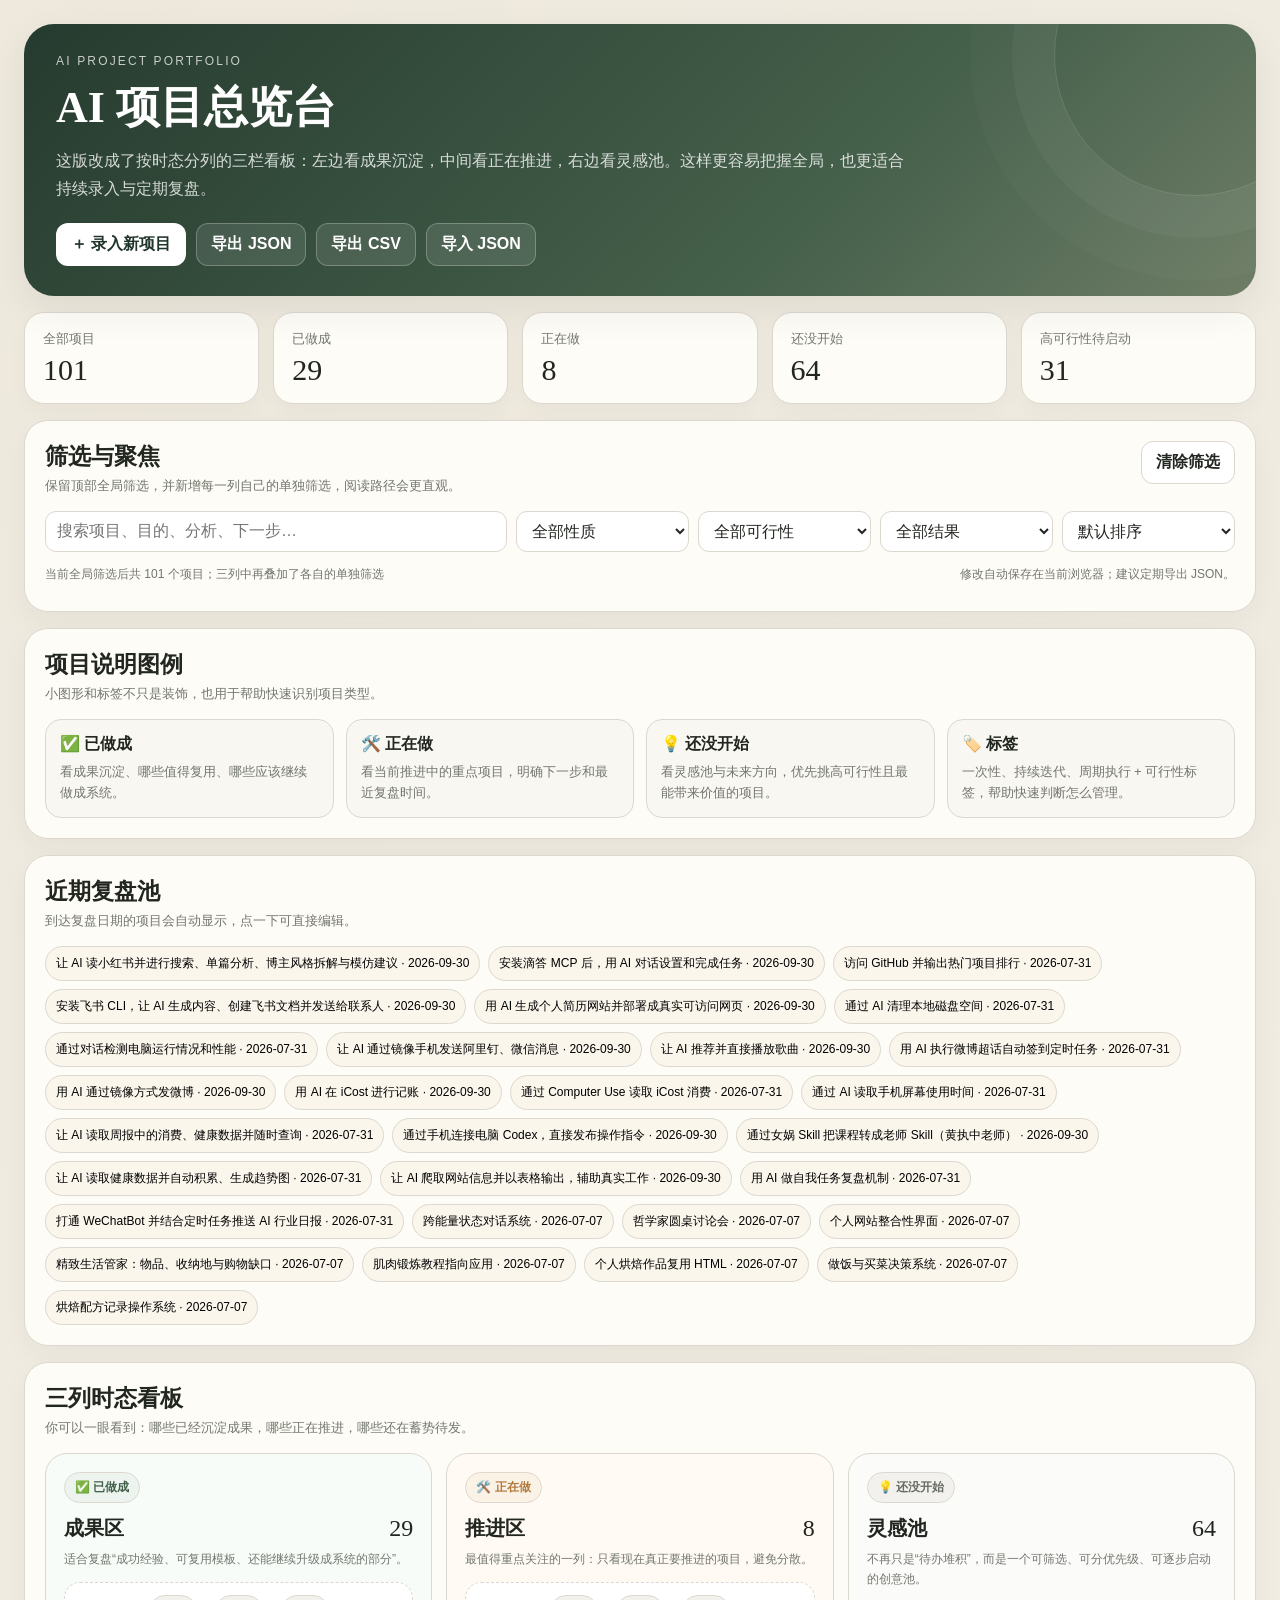
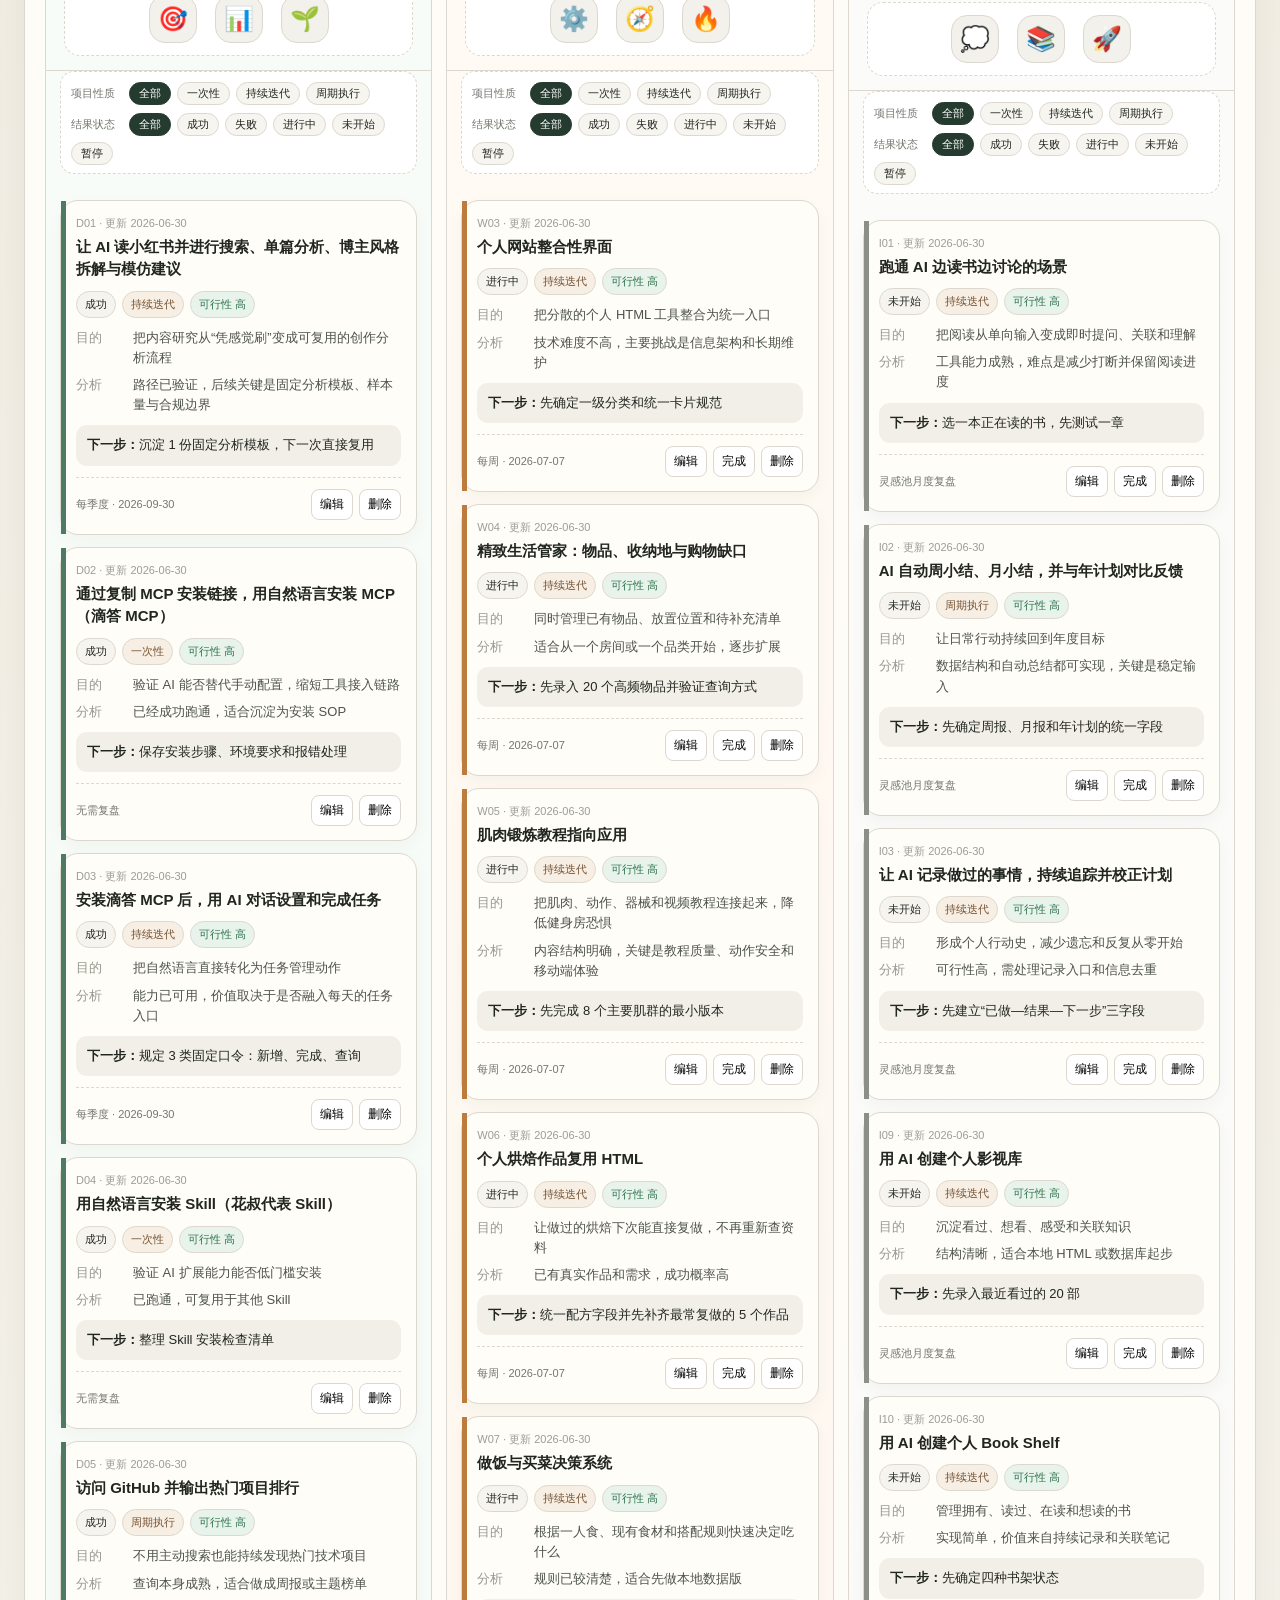
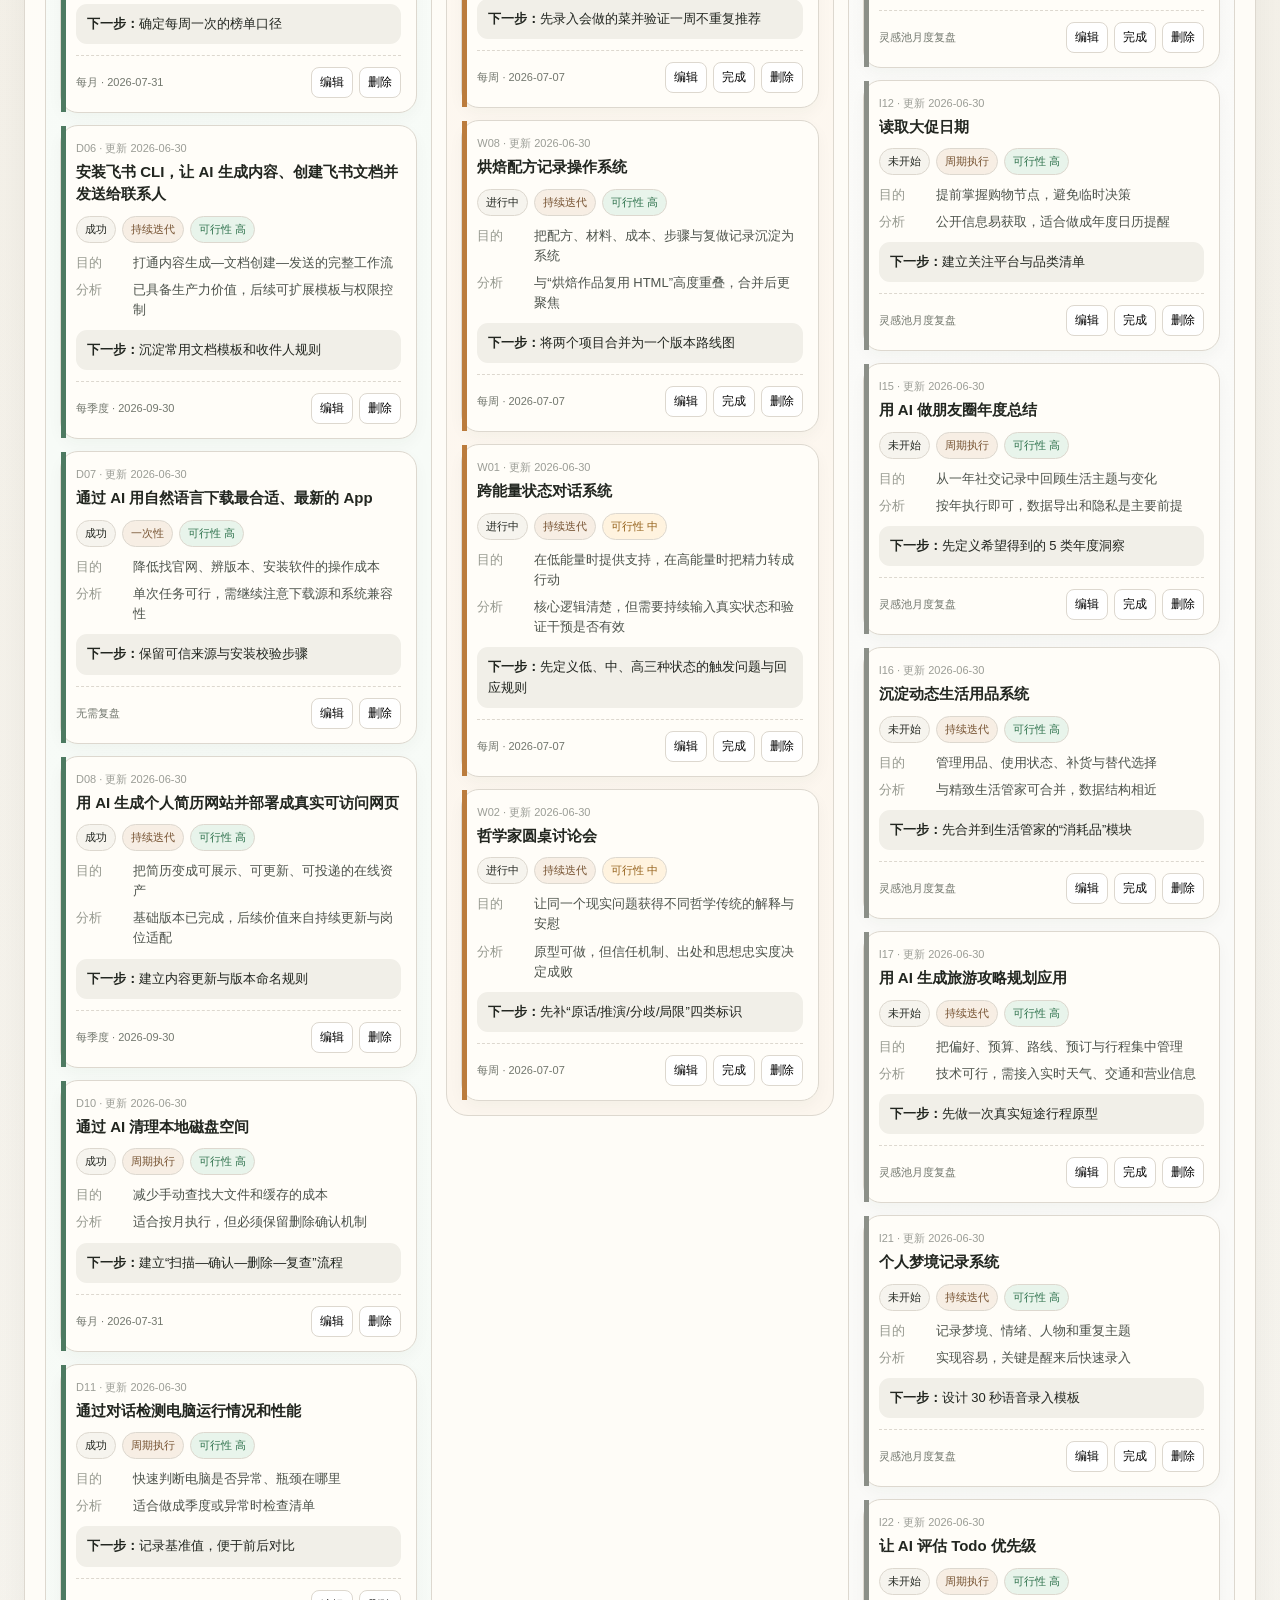
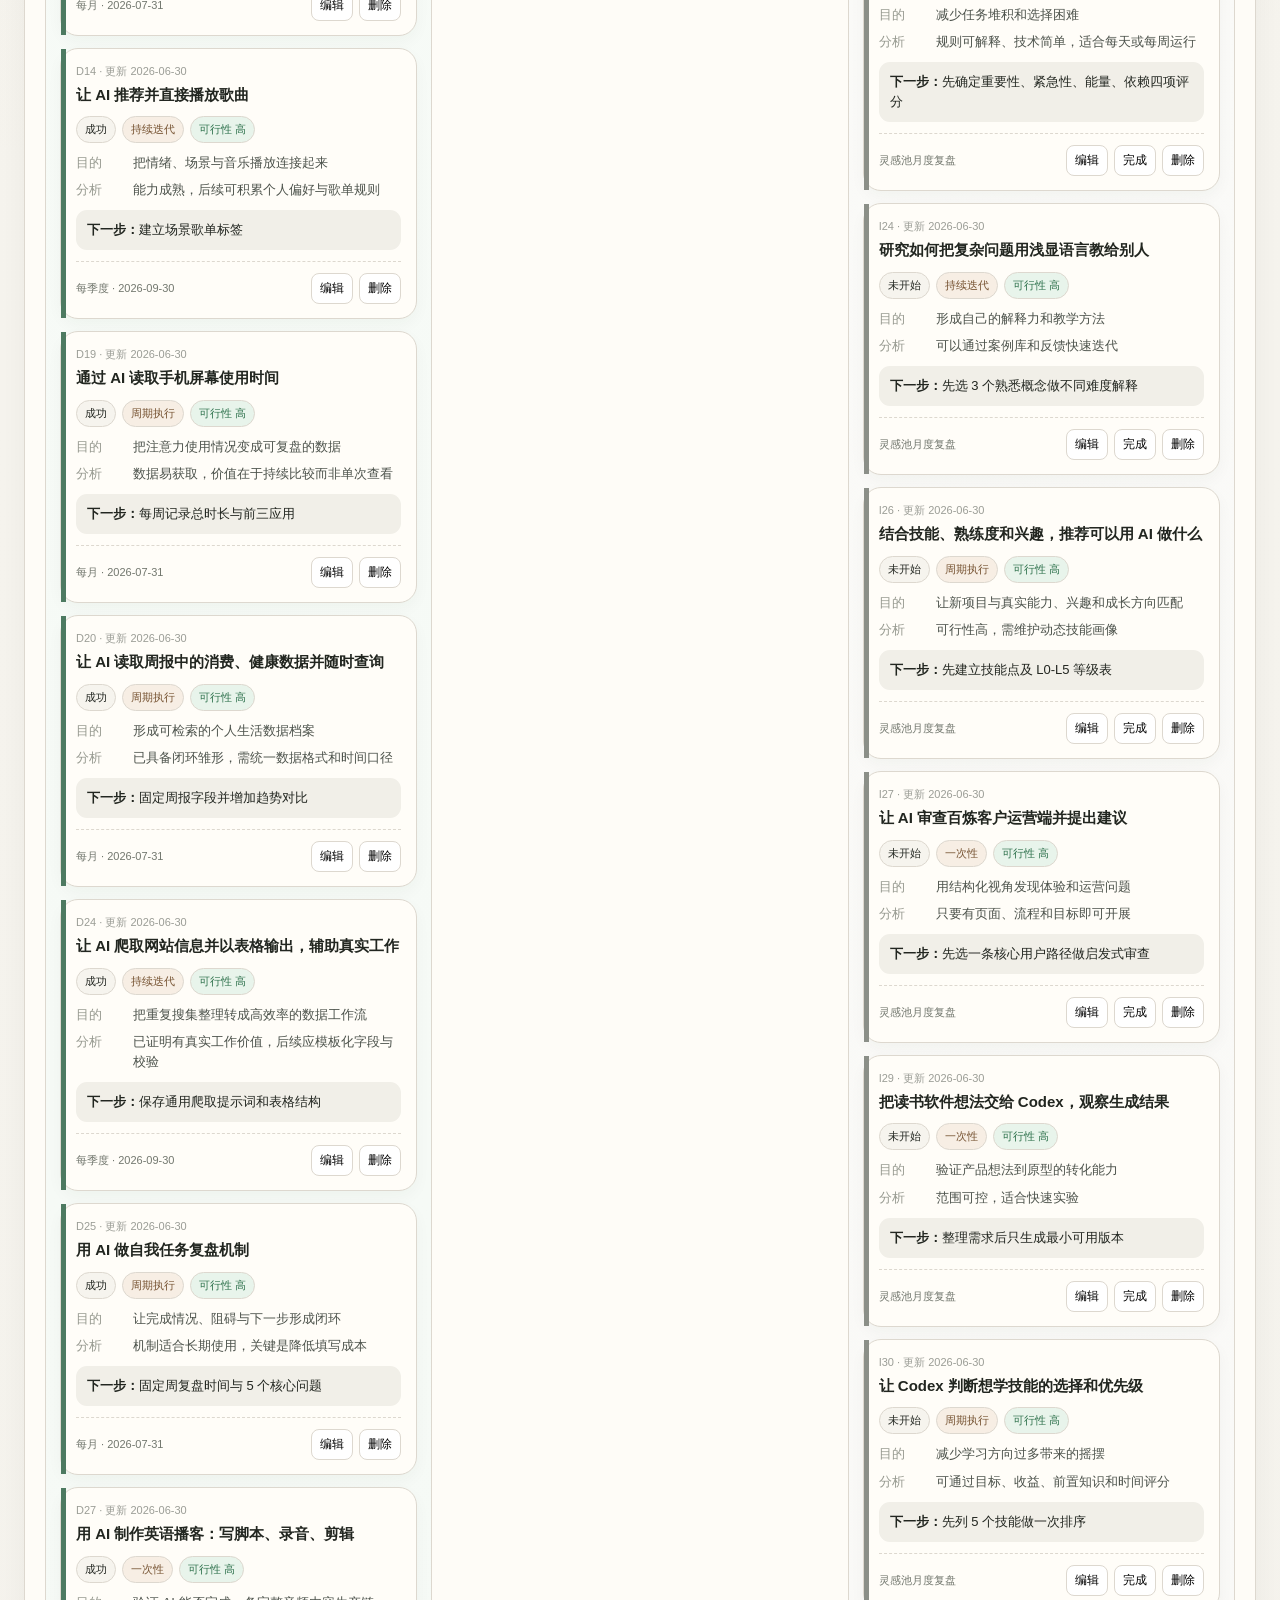
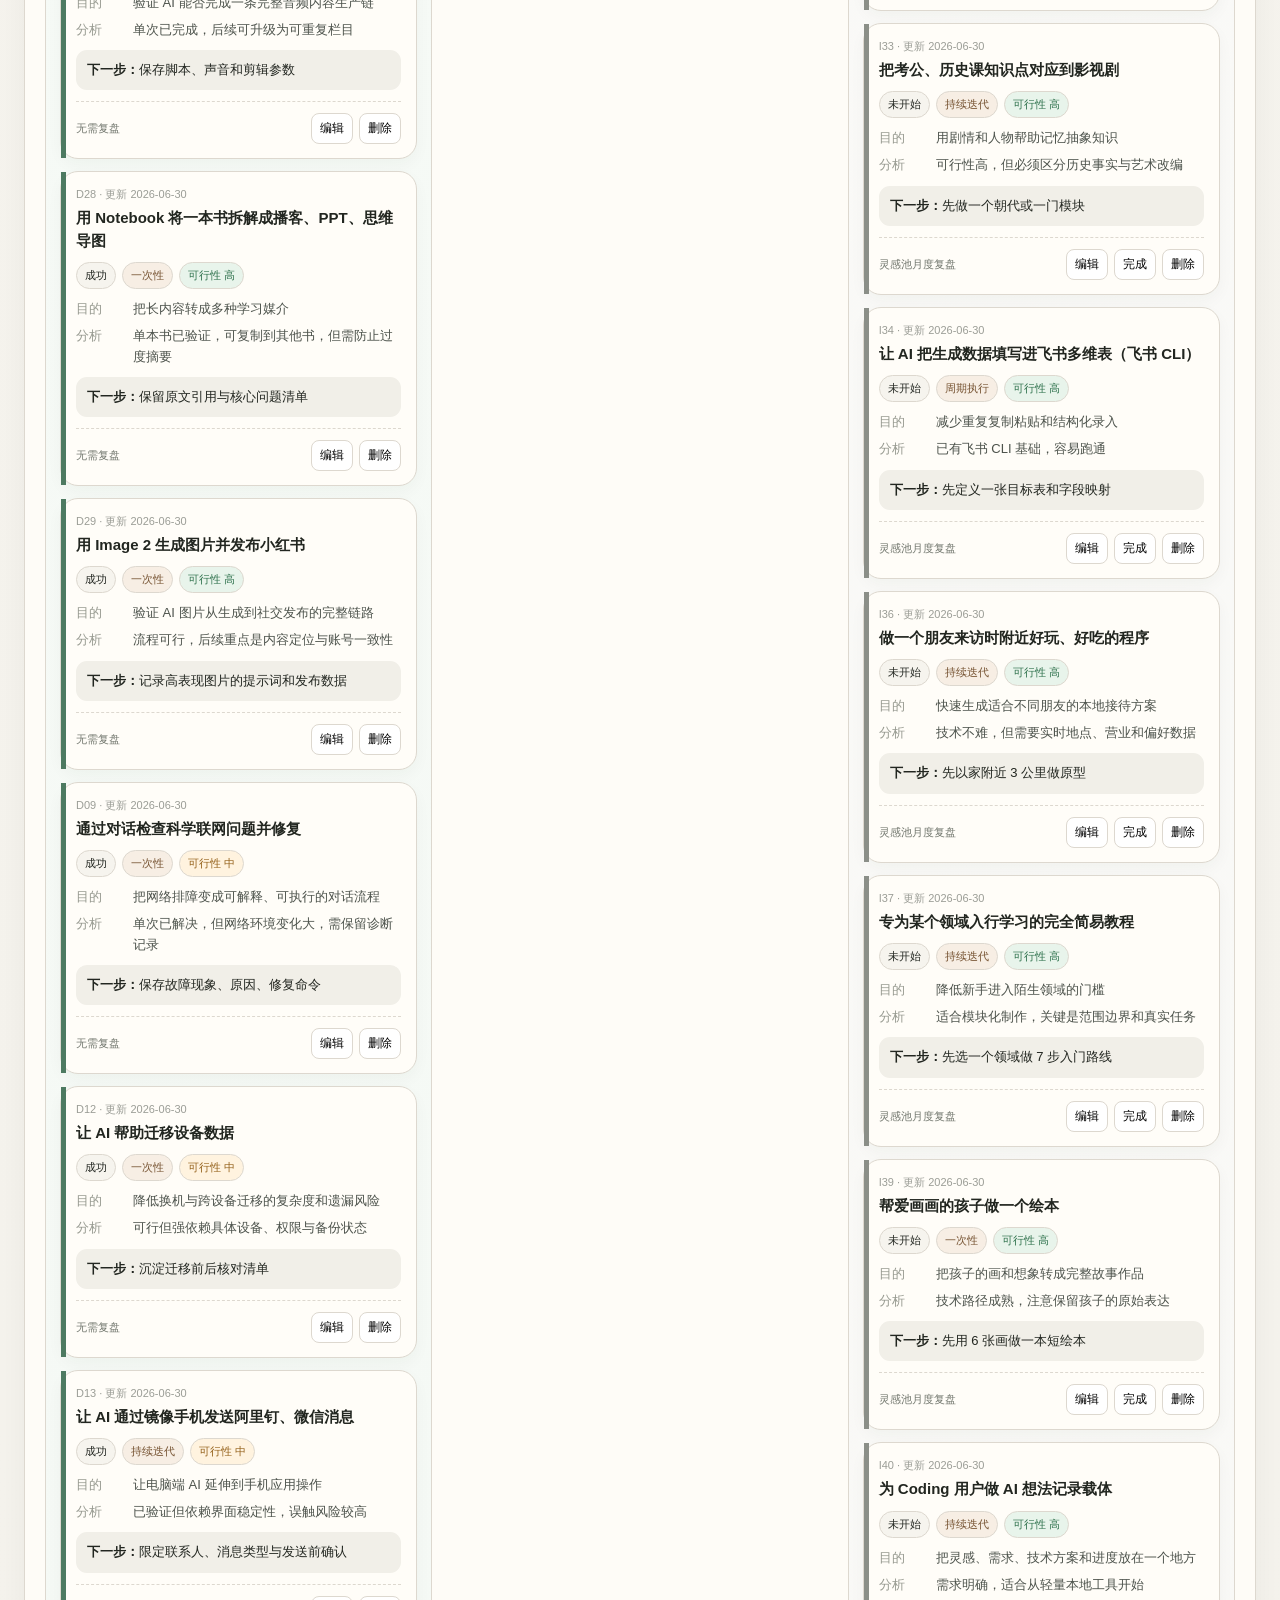
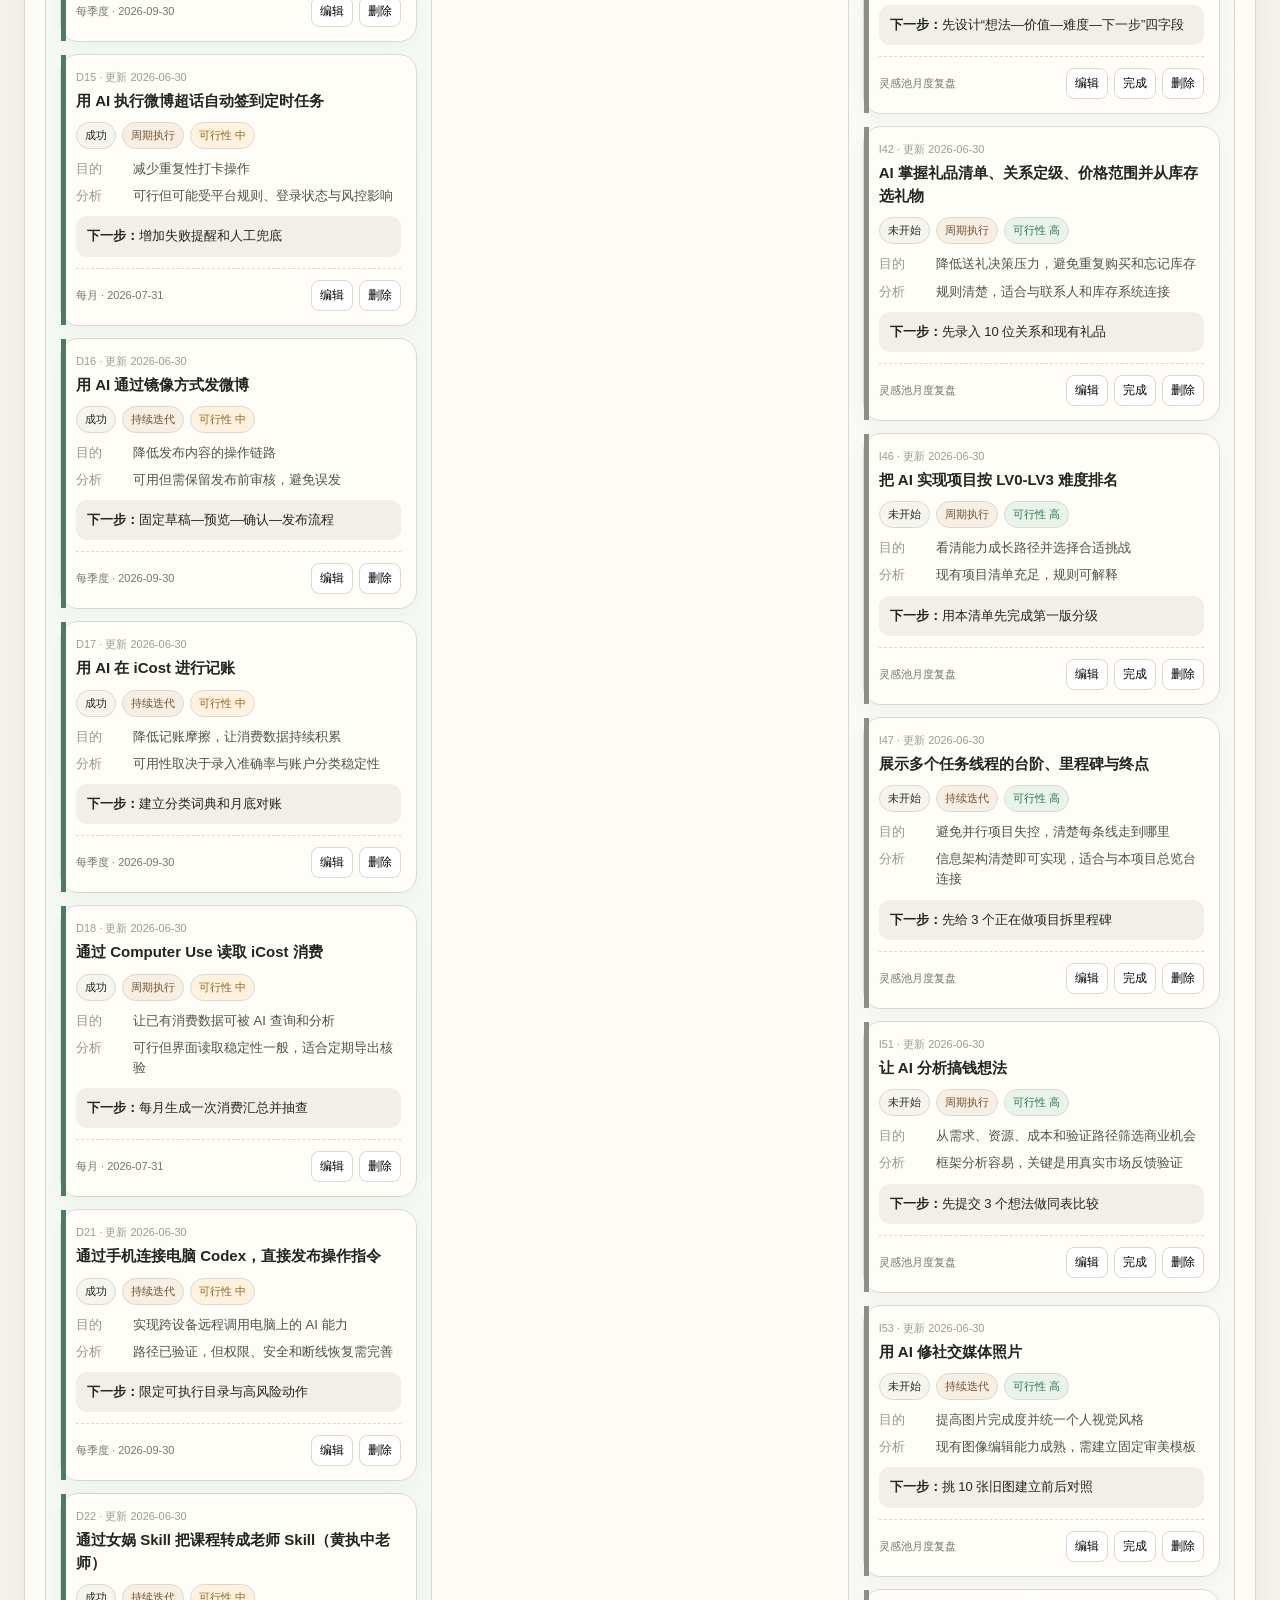
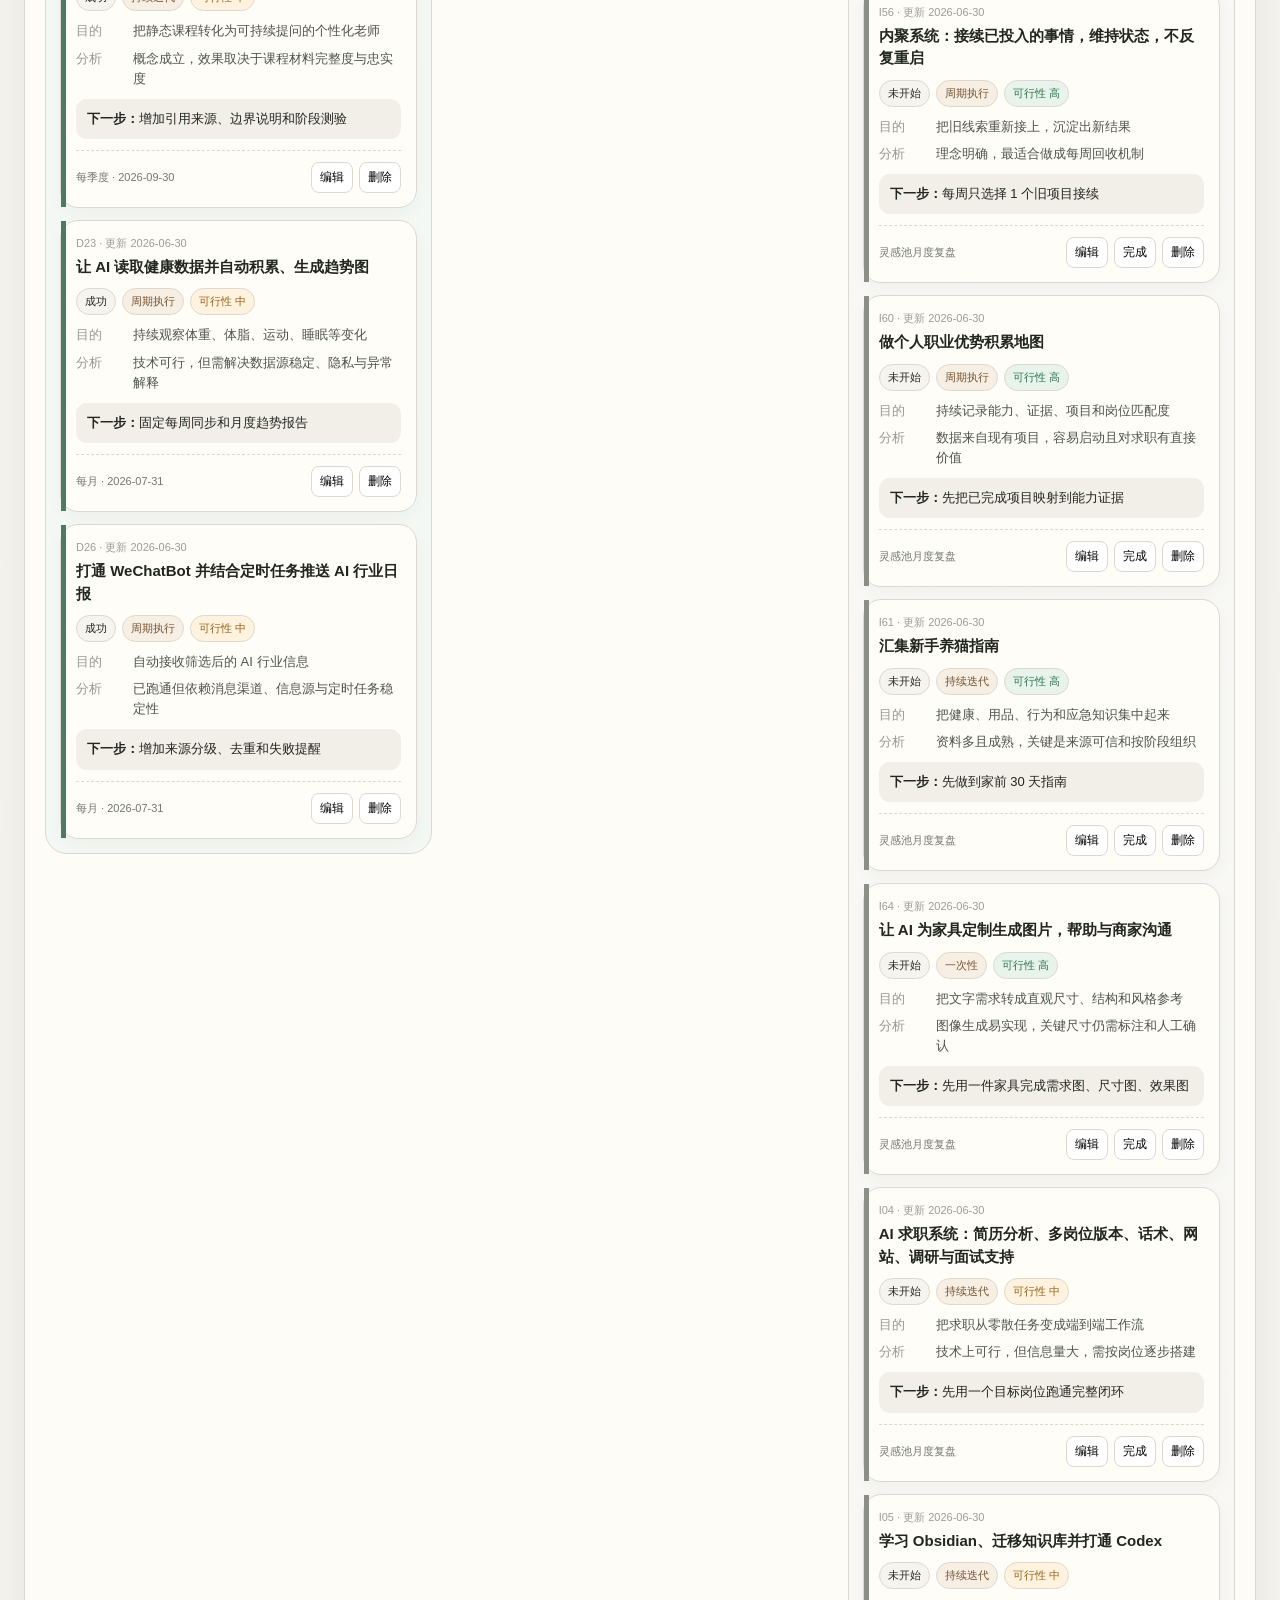
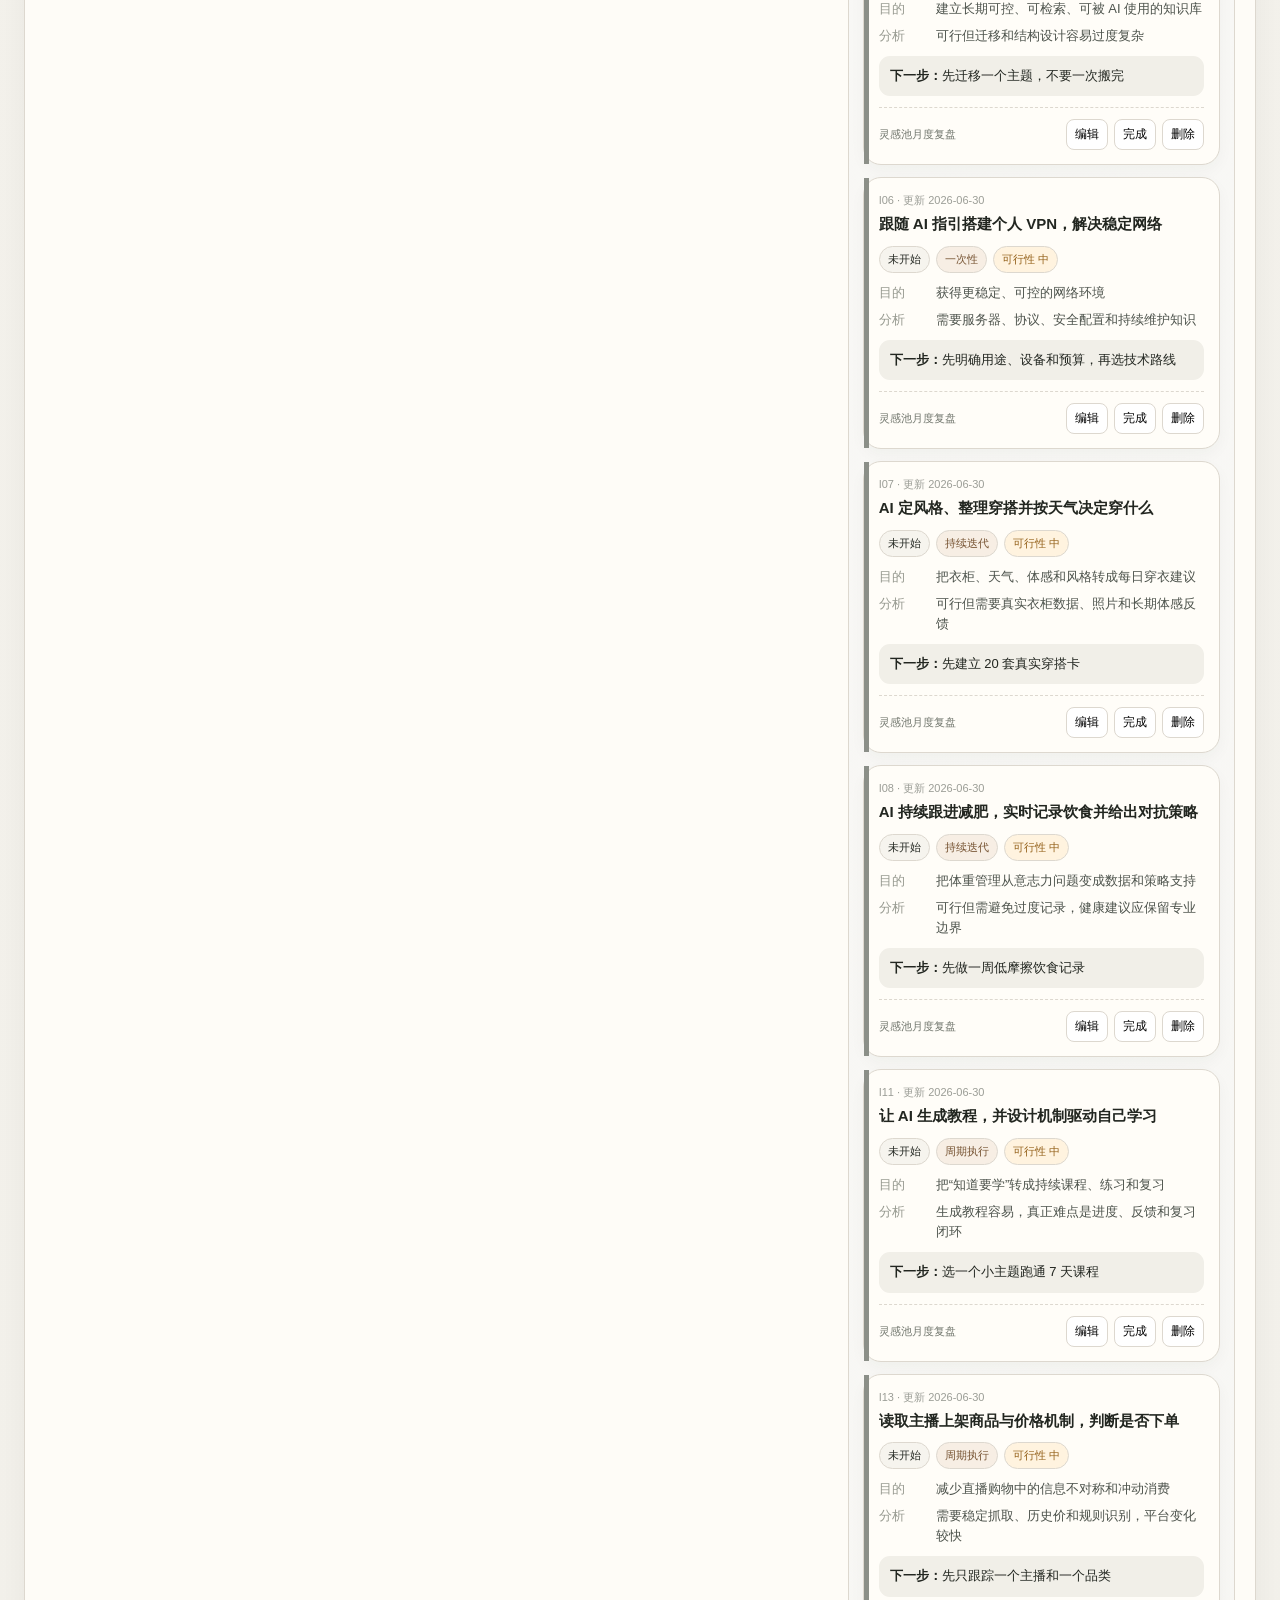
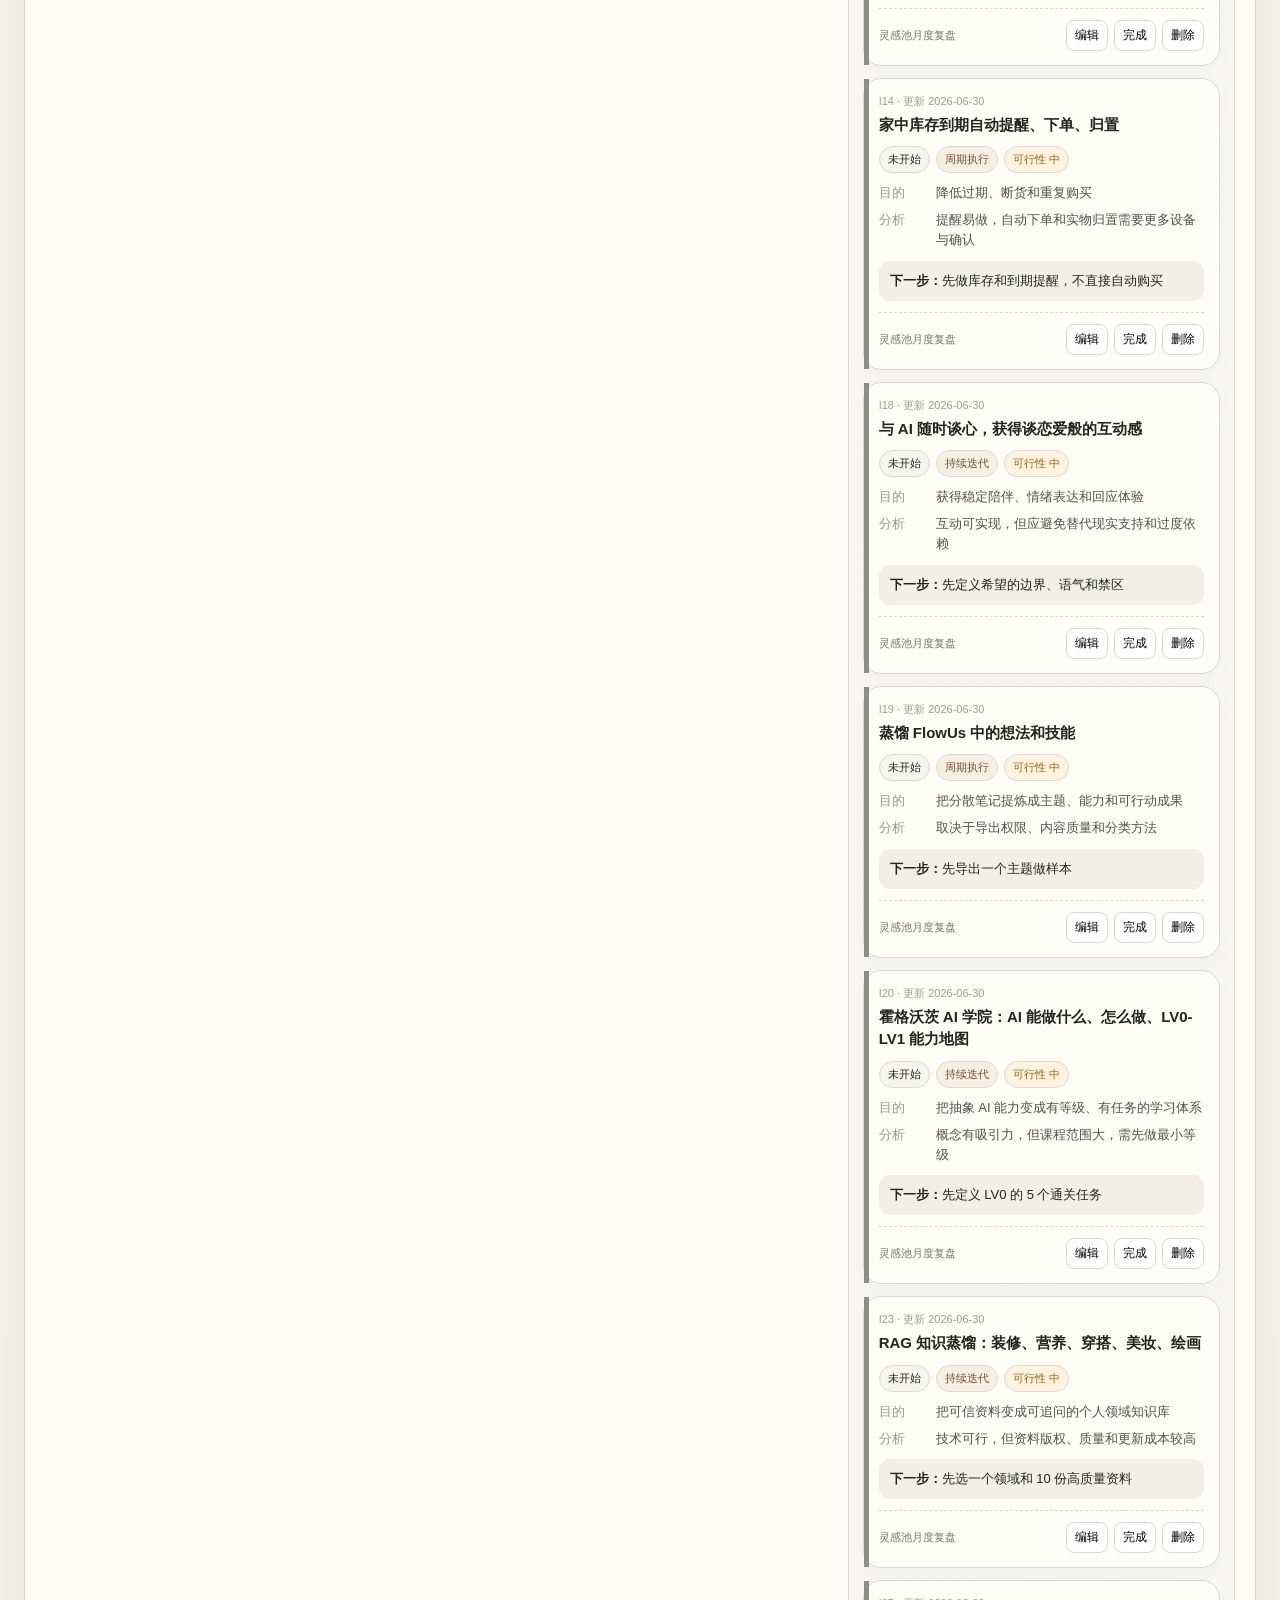
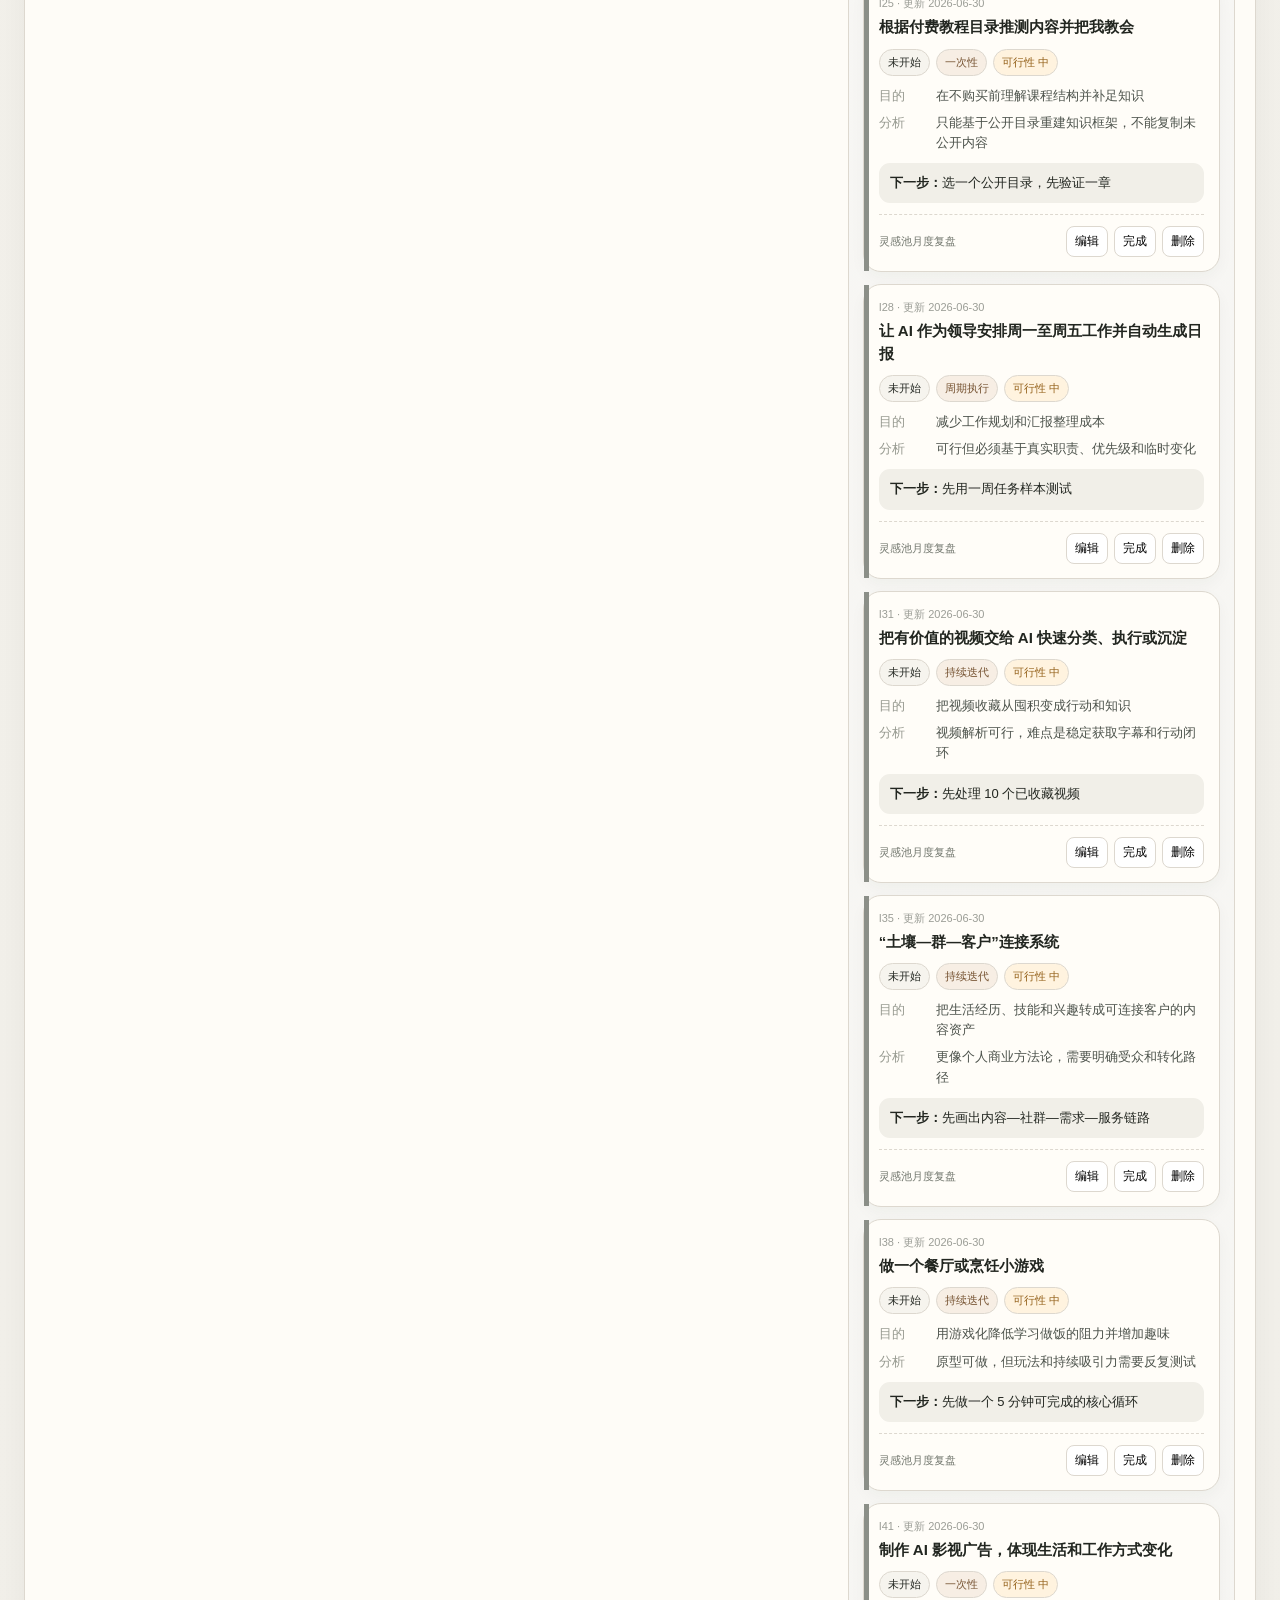
==== index.html @ e4c1ba86 "Deploy AI project dashboard" ====
<!DOCTYPE html>
<html lang="zh-CN">
<head>
<meta charset="UTF-8" />
<meta name="viewport" content="width=device-width, initial-scale=1.0" />
<title>AI 项目总览台｜三列看板版</title>
<style>
:root{
  --bg:#f4f1ea; --paper:#fffdf8; --ink:#222620; --muted:#72776e; --line:#ddd8cf;
  --green:#43614b; --green-soft:#edf4ef; --amber:#b27a3d; --amber-soft:#fbf2e6;
  --stone:#8f928c; --stone-soft:#f2f1ed; --shadow:0 14px 36px rgba(44,47,41,.08);
}
*{box-sizing:border-box}
body{
  margin:0;
  color:var(--ink);
  font-family:-apple-system,BlinkMacSystemFont,"Segoe UI","PingFang SC","Microsoft YaHei",sans-serif;
  background:
    radial-gradient(circle at 10% 0%, rgba(196,174,135,.18), transparent 24%),
    linear-gradient(180deg, #f7f5ef 0%, #efede7 100%);
}
button,input,select,textarea{font:inherit}
button{cursor:pointer}
.wrap{max-width:1580px;margin:auto;padding:24px 24px 70px}
.hero{
  background:linear-gradient(135deg,#263b2f 0%, #45604b 65%, #6e7d66 100%);
  color:white;border-radius:30px;padding:30px 32px;box-shadow:var(--shadow);position:relative;overflow:hidden;
}
.hero::after{
  content:""; position:absolute; right:-80px; top:-110px; width:280px; height:280px; border-radius:50%;
  border:1px solid rgba(255,255,255,.14); box-shadow:0 0 0 42px rgba(255,255,255,.035), 0 0 0 84px rgba(255,255,255,.02);
}
.eyebrow{font-size:12px;letter-spacing:.18em;opacity:.74}
.hero h1{font:600 44px Georgia,"Songti SC",serif;margin:10px 0 10px}
.hero p{max-width:860px;line-height:1.75;margin:0;color:rgba(255,255,255,.8)}
.actions{display:flex;gap:10px;flex-wrap:wrap;margin-top:20px;position:relative;z-index:2}
.btn{border:1px solid transparent;border-radius:12px;padding:10px 14px;background:#fff;color:#21362a;font-weight:700}
.btn.alt{background:rgba(255,255,255,.1);color:#fff;border-color:rgba(255,255,255,.25)}
.btn.ghost{background:#fff;border-color:var(--line);color:var(--ink)}

.stats{display:grid;grid-template-columns:repeat(5,1fr);gap:14px;margin:16px 0}
.stat{background:rgba(255,253,248,.96);border:1px solid var(--line);border-radius:20px;padding:16px 18px;box-shadow:0 8px 20px rgba(40,43,37,.03)}
.stat span{font-size:13px;color:var(--muted)} .stat b{display:block;font:30px Georgia,serif;margin-top:5px}

.panel{background:rgba(255,253,248,.94);border:1px solid var(--line);border-radius:24px;padding:20px;box-shadow:0 10px 28px rgba(40,43,37,.045);margin-top:16px}
.head{display:flex;justify-content:space-between;align-items:flex-start;gap:12px;margin-bottom:14px}
.head h2{margin:0;font:600 23px Georgia,"Songti SC",serif}
.sub{font-size:13px;color:var(--muted);line-height:1.6;margin-top:4px}

.controls{display:grid;grid-template-columns:minmax(220px,1.6fr) repeat(4,minmax(125px,.6fr));gap:9px}
.ctl{width:100%;padding:10px 11px;border-radius:11px;border:1px solid var(--line);background:#fff;color:var(--ink)}
.summary{display:flex;justify-content:space-between;gap:12px;color:var(--muted);font-size:12px;margin:14px 0 8px}

.kanban{display:grid;grid-template-columns:repeat(3,minmax(0,1fr));gap:14px;align-items:start}
.col{border:1px solid var(--line);border-radius:22px;background:#faf8f3;min-height:520px;display:flex;flex-direction:column;overflow:hidden}
.col.done{background:linear-gradient(180deg,#f8fcf8 0%, #f4f8f4 100%)}
.col.doing{background:linear-gradient(180deg,#fffaf3 0%, #fcf6ee 100%)}
.col.idea{background:linear-gradient(180deg,#fbfbf9 0%, #f5f4f1 100%)}
.col-top{padding:18px 18px 14px;border-bottom:1px solid var(--line)}
.col-tag{display:inline-flex;align-items:center;gap:7px;padding:6px 10px;border-radius:999px;font-size:12px;font-weight:700;border:1px solid var(--line);background:#fff}
.col.done .col-tag{color:var(--green);background:var(--green-soft)}
.col.doing .col-tag{color:var(--amber);background:var(--amber-soft)}
.col.idea .col-tag{color:#666b63;background:var(--stone-soft)}
.col-title{display:flex;justify-content:space-between;align-items:center;gap:10px;margin-top:12px}
.col-title h3{margin:0;font-size:20px}
.count{font:24px Georgia,serif}
.col-desc{font-size:12px;color:var(--muted);line-height:1.65;margin-top:8px}
.col-art{margin-top:12px;height:74px;border-radius:16px;border:1px dashed var(--line);background:#fff;display:flex;align-items:center;justify-content:center;gap:18px;overflow:hidden}
.icon-bubble{width:48px;height:48px;border-radius:16px;display:flex;align-items:center;justify-content:center;font-size:24px;background:#f3f1eb;border:1px solid var(--line)}
.cards{padding:14px;display:grid;gap:12px;align-content:start}

.col-filters{padding:0 14px 12px}
.filter-box{background:#fff;border:1px dashed var(--line);border-radius:14px;padding:10px 10px 8px}
.filter-group{display:flex;flex-wrap:wrap;gap:6px;align-items:center;margin-bottom:8px}
.filter-group:last-child{margin-bottom:0}
.filter-label{font-size:11px;color:var(--muted);padding-right:4px;min-width:52px}
.filter-chip{border:1px solid var(--line);background:#f7f5ef;color:var(--ink);border-radius:999px;padding:5px 9px;font-size:11px;line-height:1}
.filter-chip.active{background:#263b2f;color:#fff;border-color:#263b2f}

.card{position:relative;background:var(--paper);border:1px solid var(--line);border-radius:18px;padding:15px 15px 14px;box-shadow:0 6px 16px rgba(40,43,37,.035)}
.card:before{content:"";position:absolute;left:0;top:0;bottom:0;width:5px;background:#8e928b}
.col.done .card:before{background:#4d7a61} .col.doing .card:before{background:#bb7c3d} .col.idea .card:before{background:#8b8f88}
.code{font-size:11px;color:#9b9d96;margin-bottom:5px} .card h4{margin:0;font-size:15px;line-height:1.5}
.badges{display:flex;flex-wrap:wrap;gap:6px;margin:10px 0}
.badge{font-size:11px;padding:5px 8px;border-radius:999px;border:1px solid var(--line);background:#f6f4ee}
.nature{background:#f7eee4;color:#765332} .high{background:#e8f4eb;color:#2f724d} .medium{background:#fff3df;color:#94611a} .low{background:#f9e8e5;color:#974742}
.meta{display:grid;grid-template-columns:48px 1fr;gap:7px 9px;font-size:13px;line-height:1.55}
.meta b{color:#96998f;font-weight:500} .meta div{color:#4d534c}
.next{margin-top:10px;padding:10px 11px;border-radius:11px;background:#f1efe8;font-size:13px;line-height:1.55}
.foot{display:flex;justify-content:space-between;align-items:center;gap:8px;border-top:1px dashed var(--line);margin-top:11px;padding-top:11px}
.review{font-size:11px;color:var(--muted)} .mini{border:1px solid var(--line);background:#fff;border-radius:8px;padding:6px 8px;font-size:12px}

.legend{display:grid;grid-template-columns:repeat(4,1fr);gap:12px}
.legend-item{padding:14px;border:1px solid var(--line);border-radius:16px;background:#f9f7f2}
.legend-item strong{display:block;margin-bottom:6px}
.legend-item p{margin:0;font-size:13px;color:var(--muted);line-height:1.65}

.due{display:flex;gap:8px;flex-wrap:wrap} .chip{border:1px solid var(--line);background:#faf6ec;border-radius:999px;padding:8px 10px;font-size:12px}

dialog{border:0;border-radius:24px;padding:0;width:min(760px,calc(100vw - 30px));box-shadow:0 30px 90px rgba(0,0,0,.24)}
dialog::backdrop{background:rgba(20,25,20,.48)}
.modal{padding:24px} .modalTop{display:flex;justify-content:space-between;align-items:center;margin-bottom:16px}
.modalTop h2{margin:0;font:600 22px Georgia,"Songti SC",serif} .close{border:0;background:#efede7;border-radius:50%;width:34px;height:34px;font-size:20px}
.formgrid{display:grid;grid-template-columns:1fr 1fr;gap:13px} .field.full{grid-column:1/-1}
.field label{display:block;font-size:12px;color:var(--muted);margin-bottom:5px} .field textarea{min-height:74px;resize:vertical}
.modalActions{display:flex;justify-content:flex-end;gap:10px;margin-top:18px}

.empty{text-align:center;color:var(--muted);padding:34px 16px;border:1px dashed var(--line);border-radius:16px;background:#fff}

@media(max-width:1200px){
  .kanban{grid-template-columns:1fr}
}
@media(max-width:960px){
  .stats,.legend{grid-template-columns:1fr 1fr}
  .controls{grid-template-columns:1fr 1fr}
}
@media(max-width:620px){
  .wrap{padding:13px 11px 50px}
  .hero{padding:24px 20px;border-radius:22px}
  .hero h1{font-size:34px}
  .stats,.legend,.controls,.formgrid{grid-template-columns:1fr}
  .summary{display:block}
  .summary span{display:block;margin-top:5px}
  .panel{padding:16px}
}
</style>
</head>
<body>
<div class="wrap">
  <section class="hero">
    <div class="eyebrow">AI PROJECT PORTFOLIO</div>
    <h1>AI 项目总览台</h1>
    <p>这版改成了按时态分列的三栏看板：左边看成果沉淀，中间看正在推进，右边看灵感池。这样更容易把握全局，也更适合持续录入与定期复盘。</p>
    <div class="actions">
      <button class="btn" id="addBtn">＋ 录入新项目</button>
      <button class="btn alt" id="jsonOut">导出 JSON</button>
      <button class="btn alt" id="csvOut">导出 CSV</button>
      <button class="btn alt" id="jsonIn">导入 JSON</button>
      <input id="fileIn" type="file" accept=".json" hidden>
    </div>
  </section>

  <section class="stats">
    <div class="stat"><span>全部项目</span><b id="sTotal">0</b></div>
    <div class="stat"><span>已做成</span><b id="sDone">0</b></div>
    <div class="stat"><span>正在做</span><b id="sDoing">0</b></div>
    <div class="stat"><span>还没开始</span><b id="sIdea">0</b></div>
    <div class="stat"><span>高可行性待启动</span><b id="sReady">0</b></div>
  </section>

  <section class="panel">
    <div class="head">
      <div>
        <h2>筛选与聚焦</h2>
        <div class="sub">保留顶部全局筛选，并新增每一列自己的单独筛选，阅读路径会更直观。</div>
      </div>
      <button class="btn ghost" id="clearBtn">清除筛选</button>
    </div>
    <div class="controls">
      <input class="ctl" id="q" placeholder="搜索项目、目的、分析、下一步…" />
      <select class="ctl" id="natureFilter">
        <option value="">全部性质</option>
        <option>一次性</option>
        <option>持续迭代</option>
        <option>周期执行</option>
      </select>
      <select class="ctl" id="feasFilter">
        <option value="">全部可行性</option>
        <option>高</option>
        <option>中</option>
        <option>低</option>
      </select>
      <select class="ctl" id="resultFilter">
        <option value="">全部结果</option>
        <option>成功</option>
        <option>失败</option>
        <option>进行中</option>
        <option>未开始</option>
        <option>暂停</option>
      </select>
      <select class="ctl" id="sortMode">
        <option value="default">默认排序</option>
        <option value="feas">按可行性</option>
        <option value="updated">按更新时间</option>
      </select>
    </div>
    <div class="summary">
      <span id="summaryText"></span>
      <span>修改自动保存在当前浏览器；建议定期导出 JSON。</span>
    </div>
  </section>

  <section class="panel">
    <div class="head">
      <div>
        <h2>项目说明图例</h2>
        <div class="sub">小图形和标签不只是装饰，也用于帮助快速识别项目类型。</div>
      </div>
    </div>
    <div class="legend">
      <div class="legend-item"><strong>✅ 已做成</strong><p>看成果沉淀、哪些值得复用、哪些应该继续做成系统。</p></div>
      <div class="legend-item"><strong>🛠️ 正在做</strong><p>看当前推进中的重点项目，明确下一步和最近复盘时间。</p></div>
      <div class="legend-item"><strong>💡 还没开始</strong><p>看灵感池与未来方向，优先挑高可行性且最能带来价值的项目。</p></div>
      <div class="legend-item"><strong>🏷️ 标签</strong><p>一次性、持续迭代、周期执行 + 可行性标签，帮助快速判断怎么管理。</p></div>
    </div>
  </section>

  <section class="panel" id="duePanel">
    <div class="head">
      <div>
        <h2>近期复盘池</h2>
        <div class="sub">到达复盘日期的项目会自动显示，点一下可直接编辑。</div>
      </div>
    </div>
    <div class="due" id="dueList"></div>
  </section>

  <section class="panel">
    <div class="head">
      <div>
        <h2>三列时态看板</h2>
        <div class="sub">你可以一眼看到：哪些已经沉淀成果，哪些正在推进，哪些还在蓄势待发。</div>
      </div>
    </div>
    <div class="kanban">
      <div class="col done">
        <div class="col-top">
          <div class="col-tag">✅ 已做成</div>
          <div class="col-title"><h3>成果区</h3><div class="count" id="doneCount">0</div></div>
          <div class="col-desc">适合复盘“成功经验、可复用模板、还能继续升级成系统的部分”。</div>
          <div class="col-art">
            <div class="icon-bubble">🎯</div>
            <div class="icon-bubble">📊</div>
            <div class="icon-bubble">🌱</div>
          </div>
        </div>
        
        <div class="col-filters">
          <div class="filter-box">
            <div class="filter-group" data-col="done" data-type="nature">
              <span class="filter-label">项目性质</span>
              <button class="filter-chip active" type="button" data-col="done" data-type="nature" data-value="">全部</button>
              <button class="filter-chip" type="button" data-col="done" data-type="nature" data-value="一次性">一次性</button>
              <button class="filter-chip" type="button" data-col="done" data-type="nature" data-value="持续迭代">持续迭代</button>
              <button class="filter-chip" type="button" data-col="done" data-type="nature" data-value="周期执行">周期执行</button>
            </div>
            <div class="filter-group" data-col="done" data-type="result">
              <span class="filter-label">结果状态</span>
              <button class="filter-chip active" type="button" data-col="done" data-type="result" data-value="">全部</button>
              <button class="filter-chip" type="button" data-col="done" data-type="result" data-value="成功">成功</button>
              <button class="filter-chip" type="button" data-col="done" data-type="result" data-value="失败">失败</button>
              <button class="filter-chip" type="button" data-col="done" data-type="result" data-value="进行中">进行中</button>
              <button class="filter-chip" type="button" data-col="done" data-type="result" data-value="未开始">未开始</button>
              <button class="filter-chip" type="button" data-col="done" data-type="result" data-value="暂停">暂停</button>
            </div>
          </div>
        </div>

        <div class="cards" id="doneCards"></div>
      </div>

      <div class="col doing">
        <div class="col-top">
          <div class="col-tag">🛠️ 正在做</div>
          <div class="col-title"><h3>推进区</h3><div class="count" id="doingCount">0</div></div>
          <div class="col-desc">最值得重点关注的一列：只看现在真正要推进的项目，避免分散。</div>
          <div class="col-art">
            <div class="icon-bubble">⚙️</div>
            <div class="icon-bubble">🧭</div>
            <div class="icon-bubble">🔥</div>
          </div>
        </div>
        
        <div class="col-filters">
          <div class="filter-box">
            <div class="filter-group" data-col="doing" data-type="nature">
              <span class="filter-label">项目性质</span>
              <button class="filter-chip active" type="button" data-col="doing" data-type="nature" data-value="">全部</button>
              <button class="filter-chip" type="button" data-col="doing" data-type="nature" data-value="一次性">一次性</button>
              <button class="filter-chip" type="button" data-col="doing" data-type="nature" data-value="持续迭代">持续迭代</button>
              <button class="filter-chip" type="button" data-col="doing" data-type="nature" data-value="周期执行">周期执行</button>
            </div>
            <div class="filter-group" data-col="doing" data-type="result">
              <span class="filter-label">结果状态</span>
              <button class="filter-chip active" type="button" data-col="doing" data-type="result" data-value="">全部</button>
              <button class="filter-chip" type="button" data-col="doing" data-type="result" data-value="成功">成功</button>
              <button class="filter-chip" type="button" data-col="doing" data-type="result" data-value="失败">失败</button>
              <button class="filter-chip" type="button" data-col="doing" data-type="result" data-value="进行中">进行中</button>
              <button class="filter-chip" type="button" data-col="doing" data-type="result" data-value="未开始">未开始</button>
              <button class="filter-chip" type="button" data-col="doing" data-type="result" data-value="暂停">暂停</button>
            </div>
          </div>
        </div>

        <div class="cards" id="doingCards"></div>
      </div>

      <div class="col idea">
        <div class="col-top">
          <div class="col-tag">💡 还没开始</div>
          <div class="col-title"><h3>灵感池</h3><div class="count" id="ideaCount">0</div></div>
          <div class="col-desc">不再只是“待办堆积”，而是一个可筛选、可分优先级、可逐步启动的创意池。</div>
          <div class="col-art">
            <div class="icon-bubble">💭</div>
            <div class="icon-bubble">📚</div>
            <div class="icon-bubble">🚀</div>
          </div>
        </div>
        
        <div class="col-filters">
          <div class="filter-box">
            <div class="filter-group" data-col="idea" data-type="nature">
              <span class="filter-label">项目性质</span>
              <button class="filter-chip active" type="button" data-col="idea" data-type="nature" data-value="">全部</button>
              <button class="filter-chip" type="button" data-col="idea" data-type="nature" data-value="一次性">一次性</button>
              <button class="filter-chip" type="button" data-col="idea" data-type="nature" data-value="持续迭代">持续迭代</button>
              <button class="filter-chip" type="button" data-col="idea" data-type="nature" data-value="周期执行">周期执行</button>
            </div>
            <div class="filter-group" data-col="idea" data-type="result">
              <span class="filter-label">结果状态</span>
              <button class="filter-chip active" type="button" data-col="idea" data-type="result" data-value="">全部</button>
              <button class="filter-chip" type="button" data-col="idea" data-type="result" data-value="成功">成功</button>
              <button class="filter-chip" type="button" data-col="idea" data-type="result" data-value="失败">失败</button>
              <button class="filter-chip" type="button" data-col="idea" data-type="result" data-value="进行中">进行中</button>
              <button class="filter-chip" type="button" data-col="idea" data-type="result" data-value="未开始">未开始</button>
              <button class="filter-chip" type="button" data-col="idea" data-type="result" data-value="暂停">暂停</button>
            </div>
          </div>
        </div>

        <div class="cards" id="ideaCards"></div>
      </div>
    </div>
  </section>
</div>

<dialog id="dlg">
  <form class="modal" id="form">
    <div class="modalTop">
      <h2 id="formTitle">录入项目</h2>
      <button type="button" class="close" id="closeDlg">×</button>
    </div>
    <input type="hidden" id="fid" />
    <div class="formgrid">
      <div class="field full"><label>项目名称</label><input class="ctl" id="fname" required /></div>
      <div class="field"><label>时态</label>
        <select class="ctl" id="fstatus">
          <option>还没开始</option><option>正在做</option><option>已做成</option>
        </select>
      </div>
      <div class="field"><label>结果</label>
        <select class="ctl" id="fresult">
          <option>未开始</option><option>进行中</option><option>成功</option><option>失败</option><option>暂停</option>
        </select>
      </div>
      <div class="field"><label>项目性质</label>
        <select class="ctl" id="fnature">
          <option>一次性</option><option>持续迭代</option><option>周期执行</option>
        </select>
      </div>
      <div class="field"><label>可行性</label>
        <select class="ctl" id="ffeas">
          <option>高</option><option>中</option><option>低</option>
        </select>
      </div>
      <div class="field full"><label>目的</label><textarea class="ctl" id="fpurpose"></textarea></div>
      <div class="field full"><label>可能性分析</label><textarea class="ctl" id="fanalysis"></textarea></div>
      <div class="field full"><label>下一步</label><textarea class="ctl" id="fnext"></textarea></div>
      <div class="field"><label>复盘频率</label>
        <select class="ctl" id="fcycle">
          <option>无需复盘</option><option>每周</option><option>每月</option><option>每季度</option><option>灵感池月度复盘</option>
        </select>
      </div>
      <div class="field"><label>下次复盘日期</label><input class="ctl" id="freview" type="date" /></div>
    </div>
    <div class="modalActions">
      <button type="button" class="btn ghost" id="cancelBtn">取消</button>
      <button class="btn">保存</button>
    </div>
  </form>
</dialog>

<script>
const SEED = [{"id": "D01", "name": "让 AI 读小红书并进行搜索、单篇分析、博主风格拆解与模仿建议", "status": "已做成", "result": "成功", "nature": "持续迭代", "feasibility": "高", "purpose": "把内容研究从“凭感觉刷”变成可复用的创作分析流程", "analysis": "路径已验证，后续关键是固定分析模板、样本量与合规边界", "nextAction": "沉淀 1 份固定分析模板，下一次直接复用", "reviewCycle": "每季度", "nextReview": "2026-09-30", "updatedAt": "2026-06-30", "tags": []}, {"id": "D02", "name": "通过复制 MCP 安装链接，用自然语言安装 MCP（滴答 MCP）", "status": "已做成", "result": "成功", "nature": "一次性", "feasibility": "高", "purpose": "验证 AI 能否替代手动配置，缩短工具接入链路", "analysis": "已经成功跑通，适合沉淀为安装 SOP", "nextAction": "保存安装步骤、环境要求和报错处理", "reviewCycle": "无需复盘", "nextReview": "", "updatedAt": "2026-06-30", "tags": []}, {"id": "D03", "name": "安装滴答 MCP 后，用 AI 对话设置和完成任务", "status": "已做成", "result": "成功", "nature": "持续迭代", "feasibility": "高", "purpose": "把自然语言直接转化为任务管理动作", "analysis": "能力已可用，价值取决于是否融入每天的任务入口", "nextAction": "规定 3 类固定口令：新增、完成、查询", "reviewCycle": "每季度", "nextReview": "2026-09-30", "updatedAt": "2026-06-30", "tags": []}, {"id": "D04", "name": "用自然语言安装 Skill（花叔代表 Skill）", "status": "已做成", "result": "成功", "nature": "一次性", "feasibility": "高", "purpose": "验证 AI 扩展能力能否低门槛安装", "analysis": "已跑通，可复用于其他 Skill", "nextAction": "整理 Skill 安装检查清单", "reviewCycle": "无需复盘", "nextReview": "", "updatedAt": "2026-06-30", "tags": []}, {"id": "D05", "name": "访问 GitHub 并输出热门项目排行", "status": "已做成", "result": "成功", "nature": "周期执行", "feasibility": "高", "purpose": "不用主动搜索也能持续发现热门技术项目", "analysis": "查询本身成熟，适合做成周报或主题榜单", "nextAction": "确定每周一次的榜单口径", "reviewCycle": "每月", "nextReview": "2026-07-31", "updatedAt": "2026-06-30", "tags": []}, {"id": "D06", "name": "安装飞书 CLI，让 AI 生成内容、创建飞书文档并发送给联系人", "status": "已做成", "result": "成功", "nature": "持续迭代", "feasibility": "高", "purpose": "打通内容生成—文档创建—发送的完整工作流", "analysis": "已具备生产力价值，后续可扩展模板与权限控制", "nextAction": "沉淀常用文档模板和收件人规则", "reviewCycle": "每季度", "nextReview": "2026-09-30", "updatedAt": "2026-06-30", "tags": []}, {"id": "D07", "name": "通过 AI 用自然语言下载最合适、最新的 App", "status": "已做成", "result": "成功", "nature": "一次性", "feasibility": "高", "purpose": "降低找官网、辨版本、安装软件的操作成本", "analysis": "单次任务可行，需继续注意下载源和系统兼容性", "nextAction": "保留可信来源与安装校验步骤", "reviewCycle": "无需复盘", "nextReview": "", "updatedAt": "2026-06-30", "tags": []}, {"id": "D08", "name": "用 AI 生成个人简历网站并部署成真实可访问网页", "status": "已做成", "result": "成功", "nature": "持续迭代", "feasibility": "高", "purpose": "把简历变成可展示、可更新、可投递的在线资产", "analysis": "基础版本已完成，后续价值来自持续更新与岗位适配", "nextAction": "建立内容更新与版本命名规则", "reviewCycle": "每季度", "nextReview": "2026-09-30", "updatedAt": "2026-06-30", "tags": []}, {"id": "D09", "name": "通过对话检查科学联网问题并修复", "status": "已做成", "result": "成功", "nature": "一次性", "feasibility": "中", "purpose": "把网络排障变成可解释、可执行的对话流程", "analysis": "单次已解决，但网络环境变化大，需保留诊断记录", "nextAction": "保存故障现象、原因、修复命令", "reviewCycle": "无需复盘", "nextReview": "", "updatedAt": "2026-06-30", "tags": []}, {"id": "D10", "name": "通过 AI 清理本地磁盘空间", "status": "已做成", "result": "成功", "nature": "周期执行", "feasibility": "高", "purpose": "减少手动查找大文件和缓存的成本", "analysis": "适合按月执行，但必须保留删除确认机制", "nextAction": "建立“扫描—确认—删除—复查”流程", "reviewCycle": "每月", "nextReview": "2026-07-31", "updatedAt": "2026-06-30", "tags": []}, {"id": "D11", "name": "通过对话检测电脑运行情况和性能", "status": "已做成", "result": "成功", "nature": "周期执行", "feasibility": "高", "purpose": "快速判断电脑是否异常、瓶颈在哪里", "analysis": "适合做成季度或异常时检查清单", "nextAction": "记录基准值，便于前后对比", "reviewCycle": "每月", "nextReview": "2026-07-31", "updatedAt": "2026-06-30", "tags": []}, {"id": "D12", "name": "让 AI 帮助迁移设备数据", "status": "已做成", "result": "成功", "nature": "一次性", "feasibility": "中", "purpose": "降低换机与跨设备迁移的复杂度和遗漏风险", "analysis": "可行但强依赖具体设备、权限与备份状态", "nextAction": "沉淀迁移前后核对清单", "reviewCycle": "无需复盘", "nextReview": "", "updatedAt": "2026-06-30", "tags": []}, {"id": "D13", "name": "让 AI 通过镜像手机发送阿里钉、微信消息", "status": "已做成", "result": "成功", "nature": "持续迭代", "feasibility": "中", "purpose": "让电脑端 AI 延伸到手机应用操作", "analysis": "已验证但依赖界面稳定性，误触风险较高", "nextAction": "限定联系人、消息类型与发送前确认", "reviewCycle": "每季度", "nextReview": "2026-09-30", "updatedAt": "2026-06-30", "tags": []}, {"id": "D14", "name": "让 AI 推荐并直接播放歌曲", "status": "已做成", "result": "成功", "nature": "持续迭代", "feasibility": "高", "purpose": "把情绪、场景与音乐播放连接起来", "analysis": "能力成熟，后续可积累个人偏好与歌单规则", "nextAction": "建立场景歌单标签", "reviewCycle": "每季度", "nextReview": "2026-09-30", "updatedAt": "2026-06-30", "tags": []}, {"id": "D15", "name": "用 AI 执行微博超话自动签到定时任务", "status": "已做成", "result": "成功", "nature": "周期执行", "feasibility": "中", "purpose": "减少重复性打卡操作", "analysis": "可行但可能受平台规则、登录状态与风控影响", "nextAction": "增加失败提醒和人工兜底", "reviewCycle": "每月", "nextReview": "2026-07-31", "updatedAt": "2026-06-30", "tags": []}, {"id": "D16", "name": "用 AI 通过镜像方式发微博", "status": "已做成", "result": "成功", "nature": "持续迭代", "feasibility": "中", "purpose": "降低发布内容的操作链路", "analysis": "可用但需保留发布前审核，避免误发", "nextAction": "固定草稿—预览—确认—发布流程", "reviewCycle": "每季度", "nextReview": "2026-09-30", "updatedAt": "2026-06-30", "tags": []}, {"id": "D17", "name": "用 AI 在 iCost 进行记账", "status": "已做成", "result": "成功", "nature": "持续迭代", "feasibility": "中", "purpose": "降低记账摩擦，让消费数据持续积累", "analysis": "可用性取决于录入准确率与账户分类稳定性", "nextAction": "建立分类词典和月底对账", "reviewCycle": "每季度", "nextReview": "2026-09-30", "updatedAt": "2026-06-30", "tags": []}, {"id": "D18", "name": "通过 Computer Use 读取 iCost 消费", "status": "已做成", "result": "成功", "nature": "周期执行", "feasibility": "中", "purpose": "让已有消费数据可被 AI 查询和分析", "analysis": "可行但界面读取稳定性一般，适合定期导出核验", "nextAction": "每月生成一次消费汇总并抽查", "reviewCycle": "每月", "nextReview": "2026-07-31", "updatedAt": "2026-06-30", "tags": []}, {"id": "D19", "name": "通过 AI 读取手机屏幕使用时间", "status": "已做成", "result": "成功", "nature": "周期执行", "feasibility": "高", "purpose": "把注意力使用情况变成可复盘的数据", "analysis": "数据易获取，价值在于持续比较而非单次查看", "nextAction": "每周记录总时长与前三应用", "reviewCycle": "每月", "nextReview": "2026-07-31", "updatedAt": "2026-06-30", "tags": []}, {"id": "D20", "name": "让 AI 读取周报中的消费、健康数据并随时查询", "status": "已做成", "result": "成功", "nature": "周期执行", "feasibility": "高", "purpose": "形成可检索的个人生活数据档案", "analysis": "已具备闭环雏形，需统一数据格式和时间口径", "nextAction": "固定周报字段并增加趋势对比", "reviewCycle": "每月", "nextReview": "2026-07-31", "updatedAt": "2026-06-30", "tags": []}, {"id": "D21", "name": "通过手机连接电脑 Codex，直接发布操作指令", "status": "已做成", "result": "成功", "nature": "持续迭代", "feasibility": "中", "purpose": "实现跨设备远程调用电脑上的 AI 能力", "analysis": "路径已验证，但权限、安全和断线恢复需完善", "nextAction": "限定可执行目录与高风险动作", "reviewCycle": "每季度", "nextReview": "2026-09-30", "updatedAt": "2026-06-30", "tags": []}, {"id": "D22", "name": "通过女娲 Skill 把课程转成老师 Skill（黄执中老师）", "status": "已做成", "result": "成功", "nature": "持续迭代", "feasibility": "中", "purpose": "把静态课程转化为可持续提问的个性化老师", "analysis": "概念成立，效果取决于课程材料完整度与忠实度", "nextAction": "增加引用来源、边界说明和阶段测验", "reviewCycle": "每季度", "nextReview": "2026-09-30", "updatedAt": "2026-06-30", "tags": []}, {"id": "D23", "name": "让 AI 读取健康数据并自动积累、生成趋势图", "status": "已做成", "result": "成功", "nature": "周期执行", "feasibility": "中", "purpose": "持续观察体重、体脂、运动、睡眠等变化", "analysis": "技术可行，但需解决数据源稳定、隐私与异常解释", "nextAction": "固定每周同步和月度趋势报告", "reviewCycle": "每月", "nextReview": "2026-07-31", "updatedAt": "2026-06-30", "tags": []}, {"id": "D24", "name": "让 AI 爬取网站信息并以表格输出，辅助真实工作", "status": "已做成", "result": "成功", "nature": "持续迭代", "feasibility": "高", "purpose": "把重复搜集整理转成高效率的数据工作流", "analysis": "已证明有真实工作价值，后续应模板化字段与校验", "nextAction": "保存通用爬取提示词和表格结构", "reviewCycle": "每季度", "nextReview": "2026-09-30", "updatedAt": "2026-06-30", "tags": []}, {"id": "D25", "name": "用 AI 做自我任务复盘机制", "status": "已做成", "result": "成功", "nature": "周期执行", "feasibility": "高", "purpose": "让完成情况、阻碍与下一步形成闭环", "analysis": "机制适合长期使用，关键是降低填写成本", "nextAction": "固定周复盘时间与 5 个核心问题", "reviewCycle": "每月", "nextReview": "2026-07-31", "updatedAt": "2026-06-30", "tags": []}, {"id": "D26", "name": "打通 WeChatBot 并结合定时任务推送 AI 行业日报", "status": "已做成", "result": "成功", "nature": "周期执行", "feasibility": "中", "purpose": "自动接收筛选后的 AI 行业信息", "analysis": "已跑通但依赖消息渠道、信息源与定时任务稳定性", "nextAction": "增加来源分级、去重和失败提醒", "reviewCycle": "每月", "nextReview": "2026-07-31", "updatedAt": "2026-06-30", "tags": []}, {"id": "D27", "name": "用 AI 制作英语播客：写脚本、录音、剪辑", "status": "已做成", "result": "成功", "nature": "一次性", "feasibility": "高", "purpose": "验证 AI 能否完成一条完整音频内容生产链", "analysis": "单次已完成，后续可升级为可重复栏目", "nextAction": "保存脚本、声音和剪辑参数", "reviewCycle": "无需复盘", "nextReview": "", "updatedAt": "2026-06-30", "tags": []}, {"id": "D28", "name": "用 Notebook 将一本书拆解成播客、PPT、思维导图", "status": "已做成", "result": "成功", "nature": "一次性", "feasibility": "高", "purpose": "把长内容转成多种学习媒介", "analysis": "单本书已验证，可复制到其他书，但需防止过度摘要", "nextAction": "保留原文引用与核心问题清单", "reviewCycle": "无需复盘", "nextReview": "", "updatedAt": "2026-06-30", "tags": []}, {"id": "D29", "name": "用 Image 2 生成图片并发布小红书", "status": "已做成", "result": "成功", "nature": "一次性", "feasibility": "高", "purpose": "验证 AI 图片从生成到社交发布的完整链路", "analysis": "流程可行，后续重点是内容定位与账号一致性", "nextAction": "记录高表现图片的提示词和发布数据", "reviewCycle": "无需复盘", "nextReview": "", "updatedAt": "2026-06-30", "tags": []}, {"id": "W01", "name": "跨能量状态对话系统", "status": "正在做", "result": "进行中", "nature": "持续迭代", "feasibility": "中", "purpose": "在低能量时提供支持，在高能量时把精力转成行动", "analysis": "核心逻辑清楚，但需要持续输入真实状态和验证干预是否有效", "nextAction": "先定义低、中、高三种状态的触发问题与回应规则", "reviewCycle": "每周", "nextReview": "2026-07-07", "updatedAt": "2026-06-30", "tags": []}, {"id": "W02", "name": "哲学家圆桌讨论会", "status": "正在做", "result": "进行中", "nature": "持续迭代", "feasibility": "中", "purpose": "让同一个现实问题获得不同哲学传统的解释与安慰", "analysis": "原型可做，但信任机制、出处和思想忠实度决定成败", "nextAction": "先补“原话/推演/分歧/局限”四类标识", "reviewCycle": "每周", "nextReview": "2026-07-07", "updatedAt": "2026-06-30", "tags": []}, {"id": "W03", "name": "个人网站整合性界面", "status": "正在做", "result": "进行中", "nature": "持续迭代", "feasibility": "高", "purpose": "把分散的个人 HTML 工具整合为统一入口", "analysis": "技术难度不高，主要挑战是信息架构和长期维护", "nextAction": "先确定一级分类和统一卡片规范", "reviewCycle": "每周", "nextReview": "2026-07-07", "updatedAt": "2026-06-30", "tags": []}, {"id": "W04", "name": "精致生活管家：物品、收纳地与购物缺口", "status": "正在做", "result": "进行中", "nature": "持续迭代", "feasibility": "高", "purpose": "同时管理已有物品、放置位置和待补充清单", "analysis": "适合从一个房间或一个品类开始，逐步扩展", "nextAction": "先录入 20 个高频物品并验证查询方式", "reviewCycle": "每周", "nextReview": "2026-07-07", "updatedAt": "2026-06-30", "tags": []}, {"id": "W05", "name": "肌肉锻炼教程指向应用", "status": "正在做", "result": "进行中", "nature": "持续迭代", "feasibility": "高", "purpose": "把肌肉、动作、器械和视频教程连接起来，降低健身房恐惧", "analysis": "内容结构明确，关键是教程质量、动作安全和移动端体验", "nextAction": "先完成 8 个主要肌群的最小版本", "reviewCycle": "每周", "nextReview": "2026-07-07", "updatedAt": "2026-06-30", "tags": []}, {"id": "W06", "name": "个人烘焙作品复用 HTML", "status": "正在做", "result": "进行中", "nature": "持续迭代", "feasibility": "高", "purpose": "让做过的烘焙下次能直接复做，不再重新查资料", "analysis": "已有真实作品和需求，成功概率高", "nextAction": "统一配方字段并先补齐最常复做的 5 个作品", "reviewCycle": "每周", "nextReview": "2026-07-07", "updatedAt": "2026-06-30", "tags": []}, {"id": "W07", "name": "做饭与买菜决策系统", "status": "正在做", "result": "进行中", "nature": "持续迭代", "feasibility": "高", "purpose": "根据一人食、现有食材和搭配规则快速决定吃什么", "analysis": "规则已较清楚，适合先做本地数据版", "nextAction": "先录入会做的菜并验证一周不重复推荐", "reviewCycle": "每周", "nextReview": "2026-07-07", "updatedAt": "2026-06-30", "tags": []}, {"id": "W08", "name": "烘焙配方记录操作系统", "status": "正在做", "result": "进行中", "nature": "持续迭代", "feasibility": "高", "purpose": "把配方、材料、成本、步骤与复做记录沉淀为系统", "analysis": "与“烘焙作品复用 HTML”高度重叠，合并后更聚焦", "nextAction": "将两个项目合并为一个版本路线图", "reviewCycle": "每周", "nextReview": "2026-07-07", "updatedAt": "2026-06-30", "tags": []}, {"id": "I01", "name": "跑通 AI 边读书边讨论的场景", "status": "还没开始", "result": "未开始", "nature": "持续迭代", "feasibility": "高", "purpose": "把阅读从单向输入变成即时提问、关联和理解", "analysis": "工具能力成熟，难点是减少打断并保留阅读进度", "nextAction": "选一本正在读的书，先测试一章", "reviewCycle": "灵感池月度复盘", "nextReview": "", "updatedAt": "2026-06-30", "tags": []}, {"id": "I02", "name": "AI 自动周小结、月小结，并与年计划对比反馈", "status": "还没开始", "result": "未开始", "nature": "周期执行", "feasibility": "高", "purpose": "让日常行动持续回到年度目标", "analysis": "数据结构和自动总结都可实现，关键是稳定输入", "nextAction": "先确定周报、月报和年计划的统一字段", "reviewCycle": "灵感池月度复盘", "nextReview": "", "updatedAt": "2026-06-30", "tags": []}, {"id": "I03", "name": "让 AI 记录做过的事情，持续追踪并校正计划", "status": "还没开始", "result": "未开始", "nature": "持续迭代", "feasibility": "高", "purpose": "形成个人行动史，减少遗忘和反复从零开始", "analysis": "可行性高，需处理记录入口和信息去重", "nextAction": "先建立“已做—结果—下一步”三字段", "reviewCycle": "灵感池月度复盘", "nextReview": "", "updatedAt": "2026-06-30", "tags": []}, {"id": "I04", "name": "AI 求职系统：简历分析、多岗位版本、话术、网站、调研与面试支持", "status": "还没开始", "result": "未开始", "nature": "持续迭代", "feasibility": "中", "purpose": "把求职从零散任务变成端到端工作流", "analysis": "技术上可行，但信息量大，需按岗位逐步搭建", "nextAction": "先用一个目标岗位跑通完整闭环", "reviewCycle": "灵感池月度复盘", "nextReview": "", "updatedAt": "2026-06-30", "tags": []}, {"id": "I05", "name": "学习 Obsidian、迁移知识库并打通 Codex", "status": "还没开始", "result": "未开始", "nature": "持续迭代", "feasibility": "中", "purpose": "建立长期可控、可检索、可被 AI 使用的知识库", "analysis": "可行但迁移和结构设计容易过度复杂", "nextAction": "先迁移一个主题，不要一次搬完", "reviewCycle": "灵感池月度复盘", "nextReview": "", "updatedAt": "2026-06-30", "tags": []}, {"id": "I06", "name": "跟随 AI 指引搭建个人 VPN，解决稳定网络", "status": "还没开始", "result": "未开始", "nature": "一次性", "feasibility": "中", "purpose": "获得更稳定、可控的网络环境", "analysis": "需要服务器、协议、安全配置和持续维护知识", "nextAction": "先明确用途、设备和预算，再选技术路线", "reviewCycle": "灵感池月度复盘", "nextReview": "", "updatedAt": "2026-06-30", "tags": []}, {"id": "I07", "name": "AI 定风格、整理穿搭并按天气决定穿什么", "status": "还没开始", "result": "未开始", "nature": "持续迭代", "feasibility": "中", "purpose": "把衣柜、天气、体感和风格转成每日穿衣建议", "analysis": "可行但需要真实衣柜数据、照片和长期体感反馈", "nextAction": "先建立 20 套真实穿搭卡", "reviewCycle": "灵感池月度复盘", "nextReview": "", "updatedAt": "2026-06-30", "tags": []}, {"id": "I08", "name": "AI 持续跟进减肥，实时记录饮食并给出对抗策略", "status": "还没开始", "result": "未开始", "nature": "持续迭代", "feasibility": "中", "purpose": "把体重管理从意志力问题变成数据和策略支持", "analysis": "可行但需避免过度记录，健康建议应保留专业边界", "nextAction": "先做一周低摩擦饮食记录", "reviewCycle": "灵感池月度复盘", "nextReview": "", "updatedAt": "2026-06-30", "tags": []}, {"id": "I09", "name": "用 AI 创建个人影视库", "status": "还没开始", "result": "未开始", "nature": "持续迭代", "feasibility": "高", "purpose": "沉淀看过、想看、感受和关联知识", "analysis": "结构清晰，适合本地 HTML 或数据库起步", "nextAction": "先录入最近看过的 20 部", "reviewCycle": "灵感池月度复盘", "nextReview": "", "updatedAt": "2026-06-30", "tags": []}, {"id": "I10", "name": "用 AI 创建个人 Book Shelf", "status": "还没开始", "result": "未开始", "nature": "持续迭代", "feasibility": "高", "purpose": "管理拥有、读过、在读和想读的书", "analysis": "实现简单，价值来自持续记录和关联笔记", "nextAction": "先确定四种书架状态", "reviewCycle": "灵感池月度复盘", "nextReview": "", "updatedAt": "2026-06-30", "tags": []}, {"id": "I11", "name": "让 AI 生成教程，并设计机制驱动自己学习", "status": "还没开始", "result": "未开始", "nature": "周期执行", "feasibility": "中", "purpose": "把“知道要学”转成持续课程、练习和复习", "analysis": "生成教程容易，真正难点是进度、反馈和复习闭环", "nextAction": "选一个小主题跑通 7 天课程", "reviewCycle": "灵感池月度复盘", "nextReview": "", "updatedAt": "2026-06-30", "tags": []}, {"id": "I12", "name": "读取大促日期", "status": "还没开始", "result": "未开始", "nature": "周期执行", "feasibility": "高", "purpose": "提前掌握购物节点，避免临时决策", "analysis": "公开信息易获取，适合做成年度日历提醒", "nextAction": "建立关注平台与品类清单", "reviewCycle": "灵感池月度复盘", "nextReview": "", "updatedAt": "2026-06-30", "tags": []}, {"id": "I13", "name": "读取主播上架商品与价格机制，判断是否下单", "status": "还没开始", "result": "未开始", "nature": "周期执行", "feasibility": "中", "purpose": "减少直播购物中的信息不对称和冲动消费", "analysis": "需要稳定抓取、历史价和规则识别，平台变化较快", "nextAction": "先只跟踪一个主播和一个品类", "reviewCycle": "灵感池月度复盘", "nextReview": "", "updatedAt": "2026-06-30", "tags": []}, {"id": "I14", "name": "家中库存到期自动提醒、下单、归置", "status": "还没开始", "result": "未开始", "nature": "周期执行", "feasibility": "中", "purpose": "降低过期、断货和重复购买", "analysis": "提醒易做，自动下单和实物归置需要更多设备与确认", "nextAction": "先做库存和到期提醒，不直接自动购买", "reviewCycle": "灵感池月度复盘", "nextReview": "", "updatedAt": "2026-06-30", "tags": []}, {"id": "I15", "name": "用 AI 做朋友圈年度总结", "status": "还没开始", "result": "未开始", "nature": "周期执行", "feasibility": "高", "purpose": "从一年社交记录中回顾生活主题与变化", "analysis": "按年执行即可，数据导出和隐私是主要前提", "nextAction": "先定义希望得到的 5 类年度洞察", "reviewCycle": "灵感池月度复盘", "nextReview": "", "updatedAt": "2026-06-30", "tags": []}, {"id": "I16", "name": "沉淀动态生活用品系统", "status": "还没开始", "result": "未开始", "nature": "持续迭代", "feasibility": "高", "purpose": "管理用品、使用状态、补货与替代选择", "analysis": "与精致生活管家可合并，数据结构相近", "nextAction": "先合并到生活管家的“消耗品”模块", "reviewCycle": "灵感池月度复盘", "nextReview": "", "updatedAt": "2026-06-30", "tags": []}, {"id": "I17", "name": "用 AI 生成旅游攻略规划应用", "status": "还没开始", "result": "未开始", "nature": "持续迭代", "feasibility": "高", "purpose": "把偏好、预算、路线、预订与行程集中管理", "analysis": "技术可行，需接入实时天气、交通和营业信息", "nextAction": "先做一次真实短途行程原型", "reviewCycle": "灵感池月度复盘", "nextReview": "", "updatedAt": "2026-06-30", "tags": []}, {"id": "I18", "name": "与 AI 随时谈心，获得谈恋爱般的互动感", "status": "还没开始", "result": "未开始", "nature": "持续迭代", "feasibility": "中", "purpose": "获得稳定陪伴、情绪表达和回应体验", "analysis": "互动可实现，但应避免替代现实支持和过度依赖", "nextAction": "先定义希望的边界、语气和禁区", "reviewCycle": "灵感池月度复盘", "nextReview": "", "updatedAt": "2026-06-30", "tags": []}, {"id": "I19", "name": "蒸馏 FlowUs 中的想法和技能", "status": "还没开始", "result": "未开始", "nature": "周期执行", "feasibility": "中", "purpose": "把分散笔记提炼成主题、能力和可行动成果", "analysis": "取决于导出权限、内容质量和分类方法", "nextAction": "先导出一个主题做样本", "reviewCycle": "灵感池月度复盘", "nextReview": "", "updatedAt": "2026-06-30", "tags": []}, {"id": "I20", "name": "霍格沃茨 AI 学院：AI 能做什么、怎么做、LV0-LV1 能力地图", "status": "还没开始", "result": "未开始", "nature": "持续迭代", "feasibility": "中", "purpose": "把抽象 AI 能力变成有等级、有任务的学习体系", "analysis": "概念有吸引力，但课程范围大，需先做最小等级", "nextAction": "先定义 LV0 的 5 个通关任务", "reviewCycle": "灵感池月度复盘", "nextReview": "", "updatedAt": "2026-06-30", "tags": []}, {"id": "I21", "name": "个人梦境记录系统", "status": "还没开始", "result": "未开始", "nature": "持续迭代", "feasibility": "高", "purpose": "记录梦境、情绪、人物和重复主题", "analysis": "实现容易，关键是醒来后快速录入", "nextAction": "设计 30 秒语音录入模板", "reviewCycle": "灵感池月度复盘", "nextReview": "", "updatedAt": "2026-06-30", "tags": []}, {"id": "I22", "name": "让 AI 评估 Todo 优先级", "status": "还没开始", "result": "未开始", "nature": "周期执行", "feasibility": "高", "purpose": "减少任务堆积和选择困难", "analysis": "规则可解释、技术简单，适合每天或每周运行", "nextAction": "先确定重要性、紧急性、能量、依赖四项评分", "reviewCycle": "灵感池月度复盘", "nextReview": "", "updatedAt": "2026-06-30", "tags": []}, {"id": "I23", "name": "RAG 知识蒸馏：装修、营养、穿搭、美妆、绘画", "status": "还没开始", "result": "未开始", "nature": "持续迭代", "feasibility": "中", "purpose": "把可信资料变成可追问的个人领域知识库", "analysis": "技术可行，但资料版权、质量和更新成本较高", "nextAction": "先选一个领域和 10 份高质量资料", "reviewCycle": "灵感池月度复盘", "nextReview": "", "updatedAt": "2026-06-30", "tags": []}, {"id": "I24", "name": "研究如何把复杂问题用浅显语言教给别人", "status": "还没开始", "result": "未开始", "nature": "持续迭代", "feasibility": "高", "purpose": "形成自己的解释力和教学方法", "analysis": "可以通过案例库和反馈快速迭代", "nextAction": "先选 3 个熟悉概念做不同难度解释", "reviewCycle": "灵感池月度复盘", "nextReview": "", "updatedAt": "2026-06-30", "tags": []}, {"id": "I25", "name": "根据付费教程目录推测内容并把我教会", "status": "还没开始", "result": "未开始", "nature": "一次性", "feasibility": "中", "purpose": "在不购买前理解课程结构并补足知识", "analysis": "只能基于公开目录重建知识框架，不能复制未公开内容", "nextAction": "选一个公开目录，先验证一章", "reviewCycle": "灵感池月度复盘", "nextReview": "", "updatedAt": "2026-06-30", "tags": []}, {"id": "I26", "name": "结合技能、熟练度和兴趣，推荐可以用 AI 做什么", "status": "还没开始", "result": "未开始", "nature": "周期执行", "feasibility": "高", "purpose": "让新项目与真实能力、兴趣和成长方向匹配", "analysis": "可行性高，需维护动态技能画像", "nextAction": "先建立技能点及 L0-L5 等级表", "reviewCycle": "灵感池月度复盘", "nextReview": "", "updatedAt": "2026-06-30", "tags": []}, {"id": "I27", "name": "让 AI 审查百炼客户运营端并提出建议", "status": "还没开始", "result": "未开始", "nature": "一次性", "feasibility": "高", "purpose": "用结构化视角发现体验和运营问题", "analysis": "只要有页面、流程和目标即可开展", "nextAction": "先选一条核心用户路径做启发式审查", "reviewCycle": "灵感池月度复盘", "nextReview": "", "updatedAt": "2026-06-30", "tags": []}, {"id": "I28", "name": "让 AI 作为领导安排周一至周五工作并自动生成日报", "status": "还没开始", "result": "未开始", "nature": "周期执行", "feasibility": "中", "purpose": "减少工作规划和汇报整理成本", "analysis": "可行但必须基于真实职责、优先级和临时变化", "nextAction": "先用一周任务样本测试", "reviewCycle": "灵感池月度复盘", "nextReview": "", "updatedAt": "2026-06-30", "tags": []}, {"id": "I29", "name": "把读书软件想法交给 Codex，观察生成结果", "status": "还没开始", "result": "未开始", "nature": "一次性", "feasibility": "高", "purpose": "验证产品想法到原型的转化能力", "analysis": "范围可控，适合快速实验", "nextAction": "整理需求后只生成最小可用版本", "reviewCycle": "灵感池月度复盘", "nextReview": "", "updatedAt": "2026-06-30", "tags": []}, {"id": "I30", "name": "让 Codex 判断想学技能的选择和优先级", "status": "还没开始", "result": "未开始", "nature": "周期执行", "feasibility": "高", "purpose": "减少学习方向过多带来的摇摆", "analysis": "可通过目标、收益、前置知识和时间评分", "nextAction": "先列 5 个技能做一次排序", "reviewCycle": "灵感池月度复盘", "nextReview": "", "updatedAt": "2026-06-30", "tags": []}, {"id": "I31", "name": "把有价值的视频交给 AI 快速分类、执行或沉淀", "status": "还没开始", "result": "未开始", "nature": "持续迭代", "feasibility": "中", "purpose": "把视频收藏从囤积变成行动和知识", "analysis": "视频解析可行，难点是稳定获取字幕和行动闭环", "nextAction": "先处理 10 个已收藏视频", "reviewCycle": "灵感池月度复盘", "nextReview": "", "updatedAt": "2026-06-30", "tags": []}, {"id": "I32", "name": "省钱：通过技术获取原本付费的资源", "status": "还没开始", "result": "未开始", "nature": "持续迭代", "feasibility": "低", "purpose": "降低学习与工具成本", "analysis": "仅适合寻找合法公开、试用、开源或替代资源；绕过付费和版权不可取", "nextAction": "改写为“公开资源与平价替代检索系统”", "reviewCycle": "灵感池月度复盘", "nextReview": "", "updatedAt": "2026-06-30", "tags": []}, {"id": "I33", "name": "把考公、历史课知识点对应到影视剧", "status": "还没开始", "result": "未开始", "nature": "持续迭代", "feasibility": "高", "purpose": "用剧情和人物帮助记忆抽象知识", "analysis": "可行性高，但必须区分历史事实与艺术改编", "nextAction": "先做一个朝代或一门模块", "reviewCycle": "灵感池月度复盘", "nextReview": "", "updatedAt": "2026-06-30", "tags": []}, {"id": "I34", "name": "让 AI 把生成数据填写进飞书多维表（飞书 CLI）", "status": "还没开始", "result": "未开始", "nature": "周期执行", "feasibility": "高", "purpose": "减少重复复制粘贴和结构化录入", "analysis": "已有飞书 CLI 基础，容易跑通", "nextAction": "先定义一张目标表和字段映射", "reviewCycle": "灵感池月度复盘", "nextReview": "", "updatedAt": "2026-06-30", "tags": []}, {"id": "I35", "name": "“土壤—群—客户”连接系统", "status": "还没开始", "result": "未开始", "nature": "持续迭代", "feasibility": "中", "purpose": "把生活经历、技能和兴趣转成可连接客户的内容资产", "analysis": "更像个人商业方法论，需要明确受众和转化路径", "nextAction": "先画出内容—社群—需求—服务链路", "reviewCycle": "灵感池月度复盘", "nextReview": "", "updatedAt": "2026-06-30", "tags": []}, {"id": "I36", "name": "做一个朋友来访时附近好玩、好吃的程序", "status": "还没开始", "result": "未开始", "nature": "持续迭代", "feasibility": "高", "purpose": "快速生成适合不同朋友的本地接待方案", "analysis": "技术不难，但需要实时地点、营业和偏好数据", "nextAction": "先以家附近 3 公里做原型", "reviewCycle": "灵感池月度复盘", "nextReview": "", "updatedAt": "2026-06-30", "tags": []}, {"id": "I37", "name": "专为某个领域入行学习的完全简易教程", "status": "还没开始", "result": "未开始", "nature": "持续迭代", "feasibility": "高", "purpose": "降低新手进入陌生领域的门槛", "analysis": "适合模块化制作，关键是范围边界和真实任务", "nextAction": "先选一个领域做 7 步入门路线", "reviewCycle": "灵感池月度复盘", "nextReview": "", "updatedAt": "2026-06-30", "tags": []}, {"id": "I38", "name": "做一个餐厅或烹饪小游戏", "status": "还没开始", "result": "未开始", "nature": "持续迭代", "feasibility": "中", "purpose": "用游戏化降低学习做饭的阻力并增加趣味", "analysis": "原型可做，但玩法和持续吸引力需要反复测试", "nextAction": "先做一个 5 分钟可完成的核心循环", "reviewCycle": "灵感池月度复盘", "nextReview": "", "updatedAt": "2026-06-30", "tags": []}, {"id": "I39", "name": "帮爱画画的孩子做一个绘本", "status": "还没开始", "result": "未开始", "nature": "一次性", "feasibility": "高", "purpose": "把孩子的画和想象转成完整故事作品", "analysis": "技术路径成熟，注意保留孩子的原始表达", "nextAction": "先用 6 张画做一本短绘本", "reviewCycle": "灵感池月度复盘", "nextReview": "", "updatedAt": "2026-06-30", "tags": []}, {"id": "I40", "name": "为 Coding 用户做 AI 想法记录载体", "status": "还没开始", "result": "未开始", "nature": "持续迭代", "feasibility": "高", "purpose": "把灵感、需求、技术方案和进度放在一个地方", "analysis": "需求明确，适合从轻量本地工具开始", "nextAction": "先设计“想法—价值—难度—下一步”四字段", "reviewCycle": "灵感池月度复盘", "nextReview": "", "updatedAt": "2026-06-30", "tags": []}, {"id": "I41", "name": "制作 AI 影视广告，体现生活和工作方式变化", "status": "还没开始", "result": "未开始", "nature": "一次性", "feasibility": "中", "purpose": "用高完成度影像表达 AI 带来的变化", "analysis": "需要脚本、分镜、角色一致性和后期，工作量较大", "nextAction": "先做 30 秒单场景广告", "reviewCycle": "灵感池月度复盘", "nextReview": "", "updatedAt": "2026-06-30", "tags": []}, {"id": "I42", "name": "AI 掌握礼品清单、关系定级、价格范围并从库存选礼物", "status": "还没开始", "result": "未开始", "nature": "周期执行", "feasibility": "高", "purpose": "降低送礼决策压力，避免重复购买和忘记库存", "analysis": "规则清楚，适合与联系人和库存系统连接", "nextAction": "先录入 10 位关系和现有礼品", "reviewCycle": "灵感池月度复盘", "nextReview": "", "updatedAt": "2026-06-30", "tags": []}, {"id": "I43", "name": "调教 AI 按每个人的语言阅读习惯输出文档", "status": "还没开始", "result": "未开始", "nature": "持续迭代", "feasibility": "中", "purpose": "让同一内容适配不同读者的表达偏好", "analysis": "可通过样本文本和反馈学习，但需避免过拟合与隐私问题", "nextAction": "为一个人收集 5 篇样本做测试", "reviewCycle": "灵感池月度复盘", "nextReview": "", "updatedAt": "2026-06-30", "tags": []}, {"id": "I44", "name": "自己搭建智能体并研究 AI 原理", "status": "还没开始", "result": "未开始", "nature": "持续迭代", "feasibility": "中", "purpose": "从会用工具进阶到理解和构建 AI 系统", "analysis": "长期可行，但范围很大，需要项目驱动分阶段", "nextAction": "先从一个有真实用途的简单智能体开始", "reviewCycle": "灵感池月度复盘", "nextReview": "", "updatedAt": "2026-06-30", "tags": []}, {"id": "I45", "name": "修复体力 Bug、智力 Bug、性格 Bug", "status": "还没开始", "result": "未开始", "nature": "持续迭代", "feasibility": "中", "purpose": "把长期困扰转成可观察、可实验、可改善的问题", "analysis": "概念有价值但过于宽泛，需要拆成行为和指标", "nextAction": "先分别定义一个最影响生活的具体 Bug", "reviewCycle": "灵感池月度复盘", "nextReview": "", "updatedAt": "2026-06-30", "tags": []}, {"id": "I46", "name": "把 AI 实现项目按 LV0-LV3 难度排名", "status": "还没开始", "result": "未开始", "nature": "周期执行", "feasibility": "高", "purpose": "看清能力成长路径并选择合适挑战", "analysis": "现有项目清单充足，规则可解释", "nextAction": "用本清单先完成第一版分级", "reviewCycle": "灵感池月度复盘", "nextReview": "", "updatedAt": "2026-06-30", "tags": []}, {"id": "I47", "name": "展示多个任务线程的台阶、里程碑与终点", "status": "还没开始", "result": "未开始", "nature": "持续迭代", "feasibility": "高", "purpose": "避免并行项目失控，清楚每条线走到哪里", "analysis": "信息架构清楚即可实现，适合与本项目总览台连接", "nextAction": "先给 3 个正在做项目拆里程碑", "reviewCycle": "灵感池月度复盘", "nextReview": "", "updatedAt": "2026-06-30", "tags": []}, {"id": "I48", "name": "新领域术语学习、反复强化并形成知识导图", "status": "还没开始", "result": "未开始", "nature": "持续迭代", "feasibility": "中", "purpose": "减少英文缩写和专业词汇造成的理解阻碍", "analysis": "可行但需要间隔复习、关系图和上下文例句", "nextAction": "先从当前 AI 学习中的 20 个词开始", "reviewCycle": "灵感池月度复盘", "nextReview": "", "updatedAt": "2026-06-30", "tags": []}, {"id": "I49", "name": "研究高传播内容原因并复刻制作", "status": "还没开始", "result": "未开始", "nature": "持续迭代", "feasibility": "中", "purpose": "把爆款从运气问题转成可分析的内容结构", "analysis": "分析可做，但传播受平台、时机和账号基础影响", "nextAction": "先分析同一赛道 20 条高表现内容", "reviewCycle": "灵感池月度复盘", "nextReview": "", "updatedAt": "2026-06-30", "tags": []}, {"id": "I50", "name": "用 AI 做家装设计，通过 ComfyUI 拼合元素看效果", "status": "还没开始", "result": "未开始", "nature": "持续迭代", "feasibility": "中", "purpose": "在装修前快速验证风格和家具组合", "analysis": "概念可行，但空间尺度和真实落地需要人工校验", "nextAction": "先用一个房间和固定视角测试", "reviewCycle": "灵感池月度复盘", "nextReview": "", "updatedAt": "2026-06-30", "tags": []}, {"id": "I51", "name": "让 AI 分析搞钱想法", "status": "还没开始", "result": "未开始", "nature": "周期执行", "feasibility": "高", "purpose": "从需求、资源、成本和验证路径筛选商业机会", "analysis": "框架分析容易，关键是用真实市场反馈验证", "nextAction": "先提交 3 个想法做同表比较", "reviewCycle": "灵感池月度复盘", "nextReview": "", "updatedAt": "2026-06-30", "tags": []}, {"id": "I52", "name": "让 Claude 实现 Codex 做到过的事情", "status": "还没开始", "result": "未开始", "nature": "持续迭代", "feasibility": "中", "purpose": "比较不同 AI 编程代理的能力和使用边界", "analysis": "可以逐项复现，但环境和工具权限不同会影响结果", "nextAction": "从 3 个低风险已成功任务开始", "reviewCycle": "灵感池月度复盘", "nextReview": "", "updatedAt": "2026-06-30", "tags": []}, {"id": "I53", "name": "用 AI 修社交媒体照片", "status": "还没开始", "result": "未开始", "nature": "持续迭代", "feasibility": "高", "purpose": "提高图片完成度并统一个人视觉风格", "analysis": "现有图像编辑能力成熟，需建立固定审美模板", "nextAction": "挑 10 张旧图建立前后对照", "reviewCycle": "灵感池月度复盘", "nextReview": "", "updatedAt": "2026-06-30", "tags": []}, {"id": "I54", "name": "用 Codex 剪辑视频", "status": "还没开始", "result": "未开始", "nature": "持续迭代", "feasibility": "中", "purpose": "把脚本、素材整理和剪辑自动化", "analysis": "基础剪辑可行，复杂节奏和审美仍需人工把关", "nextAction": "先完成一条 30 秒视频", "reviewCycle": "灵感池月度复盘", "nextReview": "", "updatedAt": "2026-06-30", "tags": []}, {"id": "I55", "name": "做治愈哲学插画、漫画", "status": "还没开始", "result": "未开始", "nature": "持续迭代", "feasibility": "中", "purpose": "把哲学观点转成易感受、易传播的视觉内容", "analysis": "可行，但需解决观点准确、角色一致和系列风格", "nextAction": "先完成一个 4 格系列", "reviewCycle": "灵感池月度复盘", "nextReview": "", "updatedAt": "2026-06-30", "tags": []}, {"id": "I56", "name": "内聚系统：接续已投入的事情，维持状态，不反复重启", "status": "还没开始", "result": "未开始", "nature": "周期执行", "feasibility": "高", "purpose": "把旧线索重新接上，沉淀出新结果", "analysis": "理念明确，最适合做成每周回收机制", "nextAction": "每周只选择 1 个旧项目接续", "reviewCycle": "灵感池月度复盘", "nextReview": "", "updatedAt": "2026-06-30", "tags": []}, {"id": "I57", "name": "做有运镜的产品展示动画", "status": "还没开始", "result": "未开始", "nature": "一次性", "feasibility": "中", "purpose": "更直观地展示产品界面、结构和使用过程", "analysis": "工具可实现，但镜头、节奏和素材准备有门槛", "nextAction": "先用现有一个 HTML 做 15 秒演示", "reviewCycle": "灵感池月度复盘", "nextReview": "", "updatedAt": "2026-06-30", "tags": []}, {"id": "I58", "name": "支点世界系统：宇宙中相连的记忆房间", "status": "还没开始", "result": "未开始", "nature": "持续迭代", "feasibility": "低", "purpose": "用空间、场景和音乐承载个人独家记忆", "analysis": "创意很强，但 3D、交互、音频和内容制作量大", "nextAction": "先做 2D 可点击房间地图验证体验", "reviewCycle": "灵感池月度复盘", "nextReview": "", "updatedAt": "2026-06-30", "tags": []}, {"id": "I59", "name": "制作想象中的智能家居图纸", "status": "还没开始", "result": "未开始", "nature": "持续迭代", "feasibility": "中", "purpose": "把穿搭衣橱、移动冰箱、库存机器人等概念可视化", "analysis": "概念图可行，工程落地需硬件和专业设计", "nextAction": "先做一个设备的使用流程与外观图", "reviewCycle": "灵感池月度复盘", "nextReview": "", "updatedAt": "2026-06-30", "tags": []}, {"id": "I60", "name": "做个人职业优势积累地图", "status": "还没开始", "result": "未开始", "nature": "周期执行", "feasibility": "高", "purpose": "持续记录能力、证据、项目和岗位匹配度", "analysis": "数据来自现有项目，容易启动且对求职有直接价值", "nextAction": "先把已完成项目映射到能力证据", "reviewCycle": "灵感池月度复盘", "nextReview": "", "updatedAt": "2026-06-30", "tags": []}, {"id": "I61", "name": "汇集新手养猫指南", "status": "还没开始", "result": "未开始", "nature": "持续迭代", "feasibility": "高", "purpose": "把健康、用品、行为和应急知识集中起来", "analysis": "资料多且成熟，关键是来源可信和按阶段组织", "nextAction": "先做到家前 30 天指南", "reviewCycle": "灵感池月度复盘", "nextReview": "", "updatedAt": "2026-06-30", "tags": []}, {"id": "I62", "name": "输入身材数据生成不露脸数字模特，并搭建穿衣推荐应用", "status": "还没开始", "result": "未开始", "nature": "持续迭代", "feasibility": "中", "purpose": "用真实身材和衣柜历史生成更贴合的穿搭建议", "analysis": "基础可视化可做，真实贴合、隐私和数据量是难点", "nextAction": "先做轮廓级模特和 10 套穿搭记录", "reviewCycle": "灵感池月度复盘", "nextReview": "", "updatedAt": "2026-06-30", "tags": []}, {"id": "I63", "name": "做“哪里不舒服—看哪科—去哪家医院—距离与停车”工具", "status": "还没开始", "result": "未开始", "nature": "持续迭代", "feasibility": "中", "purpose": "降低就医信息检索和科室选择压力", "analysis": "可做信息辅助，但不能替代诊断，医院信息还需实时更新", "nextAction": "先做一个城市和常见症状导航", "reviewCycle": "灵感池月度复盘", "nextReview": "", "updatedAt": "2026-06-30", "tags": []}, {"id": "I64", "name": "让 AI 为家具定制生成图片，帮助与商家沟通", "status": "还没开始", "result": "未开始", "nature": "一次性", "feasibility": "高", "purpose": "把文字需求转成直观尺寸、结构和风格参考", "analysis": "图像生成易实现，关键尺寸仍需标注和人工确认", "nextAction": "先用一件家具完成需求图、尺寸图、效果图", "reviewCycle": "灵感池月度复盘", "nextReview": "", "updatedAt": "2026-06-30", "tags": []}];
const KEY = "ai_project_portfolio_kanban_v2";
const columnFilters = {
  done: { nature:"", result:"" },
  doing: { nature:"", result:"" },
  idea: { nature:"", result:"" }
};
let data = (()=>{
  try {
    const local = JSON.parse(localStorage.getItem(KEY));
    return Array.isArray(local) && local.length ? local : structuredClone(SEED);
  } catch(e) {
    return structuredClone(SEED);
  }
})();

const $ = s => document.querySelector(s);
const esc = s => String(s ?? "").replace(/[&<>"']/g, c => ({"&":"&amp;","<":"&lt;",">":"&gt;",'"':"&quot;","'":"&#039;"}[c]));
const today = () => new Date().toISOString().slice(0,10);
const save = () => localStorage.setItem(KEY, JSON.stringify(data));

function sortList(arr){
  const mode = $("#sortMode").value;
  const feasRank = { "高":0, "中":1, "低":2 };
  const statusRank = { "正在做":0, "还没开始":1, "已做成":2 };
  return [...arr].sort((a,b)=>{
    if(mode === "feas") return (feasRank[a.feasibility] ?? 9) - (feasRank[b.feasibility] ?? 9) || a.id.localeCompare(b.id);
    if(mode === "updated") return String(b.updatedAt || "").localeCompare(String(a.updatedAt || "")) || a.id.localeCompare(b.id);
    return (statusRank[a.status] - statusRank[b.status]) || (feasRank[a.feasibility] - feasRank[b.feasibility]) || a.id.localeCompare(b.id);
  });
}

function filtered(){
  const q = $("#q").value.trim().toLowerCase();
  const nature = $("#natureFilter").value;
  const feas = $("#feasFilter").value;
  const result = $("#resultFilter").value;
  return sortList(data.filter(p => {
    const hay = [p.id,p.name,p.purpose,p.analysis,p.nextAction].join(" ").toLowerCase();
    return (!q || hay.includes(q)) && (!nature || p.nature===nature) && (!feas || p.feasibility===feas) && (!result || p.result===result);
  }));
}

function badgeClass(feas){
  return feas === "高" ? "high" : feas === "中" ? "medium" : "low";
}

function cardHTML(p){
  return `
  <article class="card">
    <div class="code">${esc(p.id)} · 更新 ${esc(p.updatedAt || "")}</div>
    <h4>${esc(p.name)}</h4>
    <div class="badges">
      <span class="badge">${esc(p.result)}</span>
      <span class="badge nature">${esc(p.nature)}</span>
      <span class="badge ${badgeClass(p.feasibility)}">可行性 ${esc(p.feasibility)}</span>
    </div>
    <div class="meta">
      <b>目的</b><div>${esc(p.purpose) || "—"}</div>
      <b>分析</b><div>${esc(p.analysis) || "—"}</div>
    </div>
    <div class="next"><strong>下一步：</strong>${esc(p.nextAction) || "尚未填写"}</div>
    <div class="foot">
      <div class="review">${esc(p.reviewCycle || "")}${p.nextReview ? " · " + esc(p.nextReview) : ""}</div>
      <div style="display:flex;gap:6px;flex-wrap:wrap">
        <button class="mini" data-edit="${esc(p.id)}">编辑</button>
        ${p.status !== "已做成" ? `<button class="mini" data-done="${esc(p.id)}">完成</button>` : ""}
        <button class="mini" data-del="${esc(p.id)}">删除</button>
      </div>
    </div>
  </article>`;
}

function renderStats(){
  $("#sTotal").textContent = data.length;
  $("#sDone").textContent = data.filter(x=>x.status==="已做成").length;
  $("#sDoing").textContent = data.filter(x=>x.status==="正在做").length;
  $("#sIdea").textContent = data.filter(x=>x.status==="还没开始").length;
  $("#sReady").textContent = data.filter(x=>x.status==="还没开始" && x.feasibility==="高").length;

  const due = data.filter(x => x.nextReview && x.nextReview <= today());
  $("#duePanel").style.display = due.length ? "block" : "none";
  $("#dueList").innerHTML = due.map(x=>`<button class="chip" data-open="${esc(x.id)}">${esc(x.name)} · ${esc(x.nextReview)}</button>`).join("");
}

function applyColumnFilter(items, colKey){
  const cf = columnFilters[colKey];
  return items.filter(x => (!cf.nature || x.nature===cf.nature) && (!cf.result || x.result===cf.result));
}

function renderKanban(){
  const arr = filtered();
  const doneBase = arr.filter(x=>x.status==="已做成");
  const doingBase = arr.filter(x=>x.status==="正在做");
  const ideaBase = arr.filter(x=>x.status==="还没开始");

  const done = applyColumnFilter(doneBase, "done");
  const doing = applyColumnFilter(doingBase, "doing");
  const idea = applyColumnFilter(ideaBase, "idea");

  $("#doneCount").textContent = done.length;
  $("#doingCount").textContent = doing.length;
  $("#ideaCount").textContent = idea.length;

  $("#summaryText").textContent = `当前全局筛选后共 ${arr.length} 个项目；三列中再叠加了各自的单独筛选`;
  $("#doneCards").innerHTML = done.length ? done.map(cardHTML).join("") : `<div class="empty">当前筛选下没有“已做成”项目</div>`;
  $("#doingCards").innerHTML = doing.length ? doing.map(cardHTML).join("") : `<div class="empty">当前筛选下没有“正在做”项目</div>`;
  $("#ideaCards").innerHTML = idea.length ? idea.map(cardHTML).join("") : `<div class="empty">当前筛选下没有“还没开始”项目</div>`;
}

function render(){
  renderStats();
  renderKanban();
}

function nextId(){
  const nums = data.map(p => parseInt(String(p.id).replace(/\D/g,""),10) || 0);
  return "P" + String(Math.max(...nums, 101) + 1).padStart(3,"0");
}

function openForm(id=""){
  const p = data.find(x=>x.id===id);
  $("#formTitle").textContent = p ? "编辑项目" : "录入项目";
  $("#fid").value = p?.id || "";
  $("#fname").value = p?.name || "";
  $("#fstatus").value = p?.status || "还没开始";
  $("#fresult").value = p?.result || "未开始";
  $("#fnature").value = p?.nature || "持续迭代";
  $("#ffeas").value = p?.feasibility || "高";
  $("#fpurpose").value = p?.purpose || "";
  $("#fanalysis").value = p?.analysis || "";
  $("#fnext").value = p?.nextAction || "";
  $("#fcycle").value = p?.reviewCycle || "灵感池月度复盘";
  $("#freview").value = p?.nextReview || "";
  $("#dlg").showModal();
}

function closeForm(){ $("#dlg").close(); }

$("#addBtn").onclick = ()=>openForm();
$("#closeDlg").onclick = closeForm;
$("#cancelBtn").onclick = closeForm;
$("#fstatus").onchange = ()=> {
  $("#fresult").value = ({"已做成":"成功","正在做":"进行中","还没开始":"未开始"})[$("#fstatus").value];
};

$("#form").addEventListener("submit", e => {
  e.preventDefault();
  const oldId = $("#fid").value;
  const obj = {
    id: oldId || nextId(),
    name: $("#fname").value.trim(),
    status: $("#fstatus").value,
    result: $("#fresult").value,
    nature: $("#fnature").value,
    feasibility: $("#ffeas").value,
    purpose: $("#fpurpose").value.trim(),
    analysis: $("#fanalysis").value.trim(),
    nextAction: $("#fnext").value.trim(),
    reviewCycle: $("#fcycle").value,
    nextReview: $("#freview").value,
    updatedAt: today(),
    tags: []
  };
  if(!obj.name) return;
  const i = data.findIndex(x=>x.id===obj.id);
  if(i >= 0) data[i] = obj;
  else data.unshift(obj);
  save();
  closeForm();
  render();
});

["q","natureFilter","feasFilter","resultFilter","sortMode"].forEach(id=>{
  $("#"+id).addEventListener(id==="q" ? "input" : "change", renderKanban);
});

$("#clearBtn").onclick = ()=> {
  ["q","natureFilter","feasFilter","resultFilter","sortMode"].forEach(id=> {
    $("#"+id).value = id==="sortMode" ? "default" : "";
  });
  Object.keys(columnFilters).forEach(k => {
    columnFilters[k].nature = "";
    columnFilters[k].result = "";
  });
  document.querySelectorAll(".filter-chip").forEach(chip => {
    chip.classList.toggle("active", chip.dataset.value === "");
  });
  renderKanban();
};

document.body.addEventListener("click", e => {
  const edit = e.target.closest("[data-edit]");
  if(edit) return openForm(edit.dataset.edit);

  const done = e.target.closest("[data-done]");
  if(done){
    const p = data.find(x=>x.id===done.dataset.done);
    if(p){
      p.status = "已做成";
      p.result = "成功";
      p.updatedAt = today();
      if(p.nature === "一次性"){ p.reviewCycle = "无需复盘"; p.nextReview = ""; }
      save(); render();
    }
    return;
  }

  const del = e.target.closest("[data-del]");
  if(del && confirm("确定删除这个项目吗？")){
    data = data.filter(x=>x.id !== del.dataset.del);
    save(); render();
    return;
  }

  const open = e.target.closest("[data-open]");
  if(open) openForm(open.dataset.open);
});

function download(name, content, type){
  const blob = new Blob([content], {type});
  const a = document.createElement("a");
  a.href = URL.createObjectURL(blob);
  a.download = name;
  a.click();
  setTimeout(()=>URL.revokeObjectURL(a.href), 500);
}

$("#jsonOut").onclick = ()=>download(`AI项目总览看板_${today()}.json`, JSON.stringify(data, null, 2), "application/json");
$("#csvOut").onclick = ()=>{
  const cols = ["id","name","status","result","nature","feasibility","purpose","analysis","nextAction","reviewCycle","nextReview","updatedAt"];
  const q = v => `"${String(v ?? "").replaceAll('"','""')}"`;
  const csv = "\ufeff" + [cols.join(","), ...data.map(p=>cols.map(c=>q(p[c])).join(","))].join("\n");
  download(`AI项目总览看板_${today()}.csv`, csv, "text/csv;charset=utf-8");
};
$("#jsonIn").onclick = ()=>$("#fileIn").click();
$("#fileIn").onchange = async e => {
  const f = e.target.files[0];
  if(!f) return;
  try {
    const x = JSON.parse(await f.text());
    if(!Array.isArray(x)) throw new Error("bad");
    if(confirm(`将导入 ${x.length} 个项目并覆盖当前数据，是否继续？`)){
      data = x; save(); render();
    }
  } catch(err) {
    alert("导入失败：请确认是本页面导出的 JSON 文件。");
  }
  e.target.value = "";
};


document.body.addEventListener("click", e => {
  const chip = e.target.closest(".filter-chip");
  if(!chip) return;
  const col = chip.dataset.col;
  const type = chip.dataset.type;
  const val = chip.dataset.value;
  if(!col || !type) return;
  columnFilters[col][type] = val;
  document.querySelectorAll(`.filter-chip[data-col="${col}"][data-type="${type}"]`).forEach(btn => {
    btn.classList.toggle("active", btn === chip);
  });
  renderKanban();
});

render();
</script>
</body>
</html>
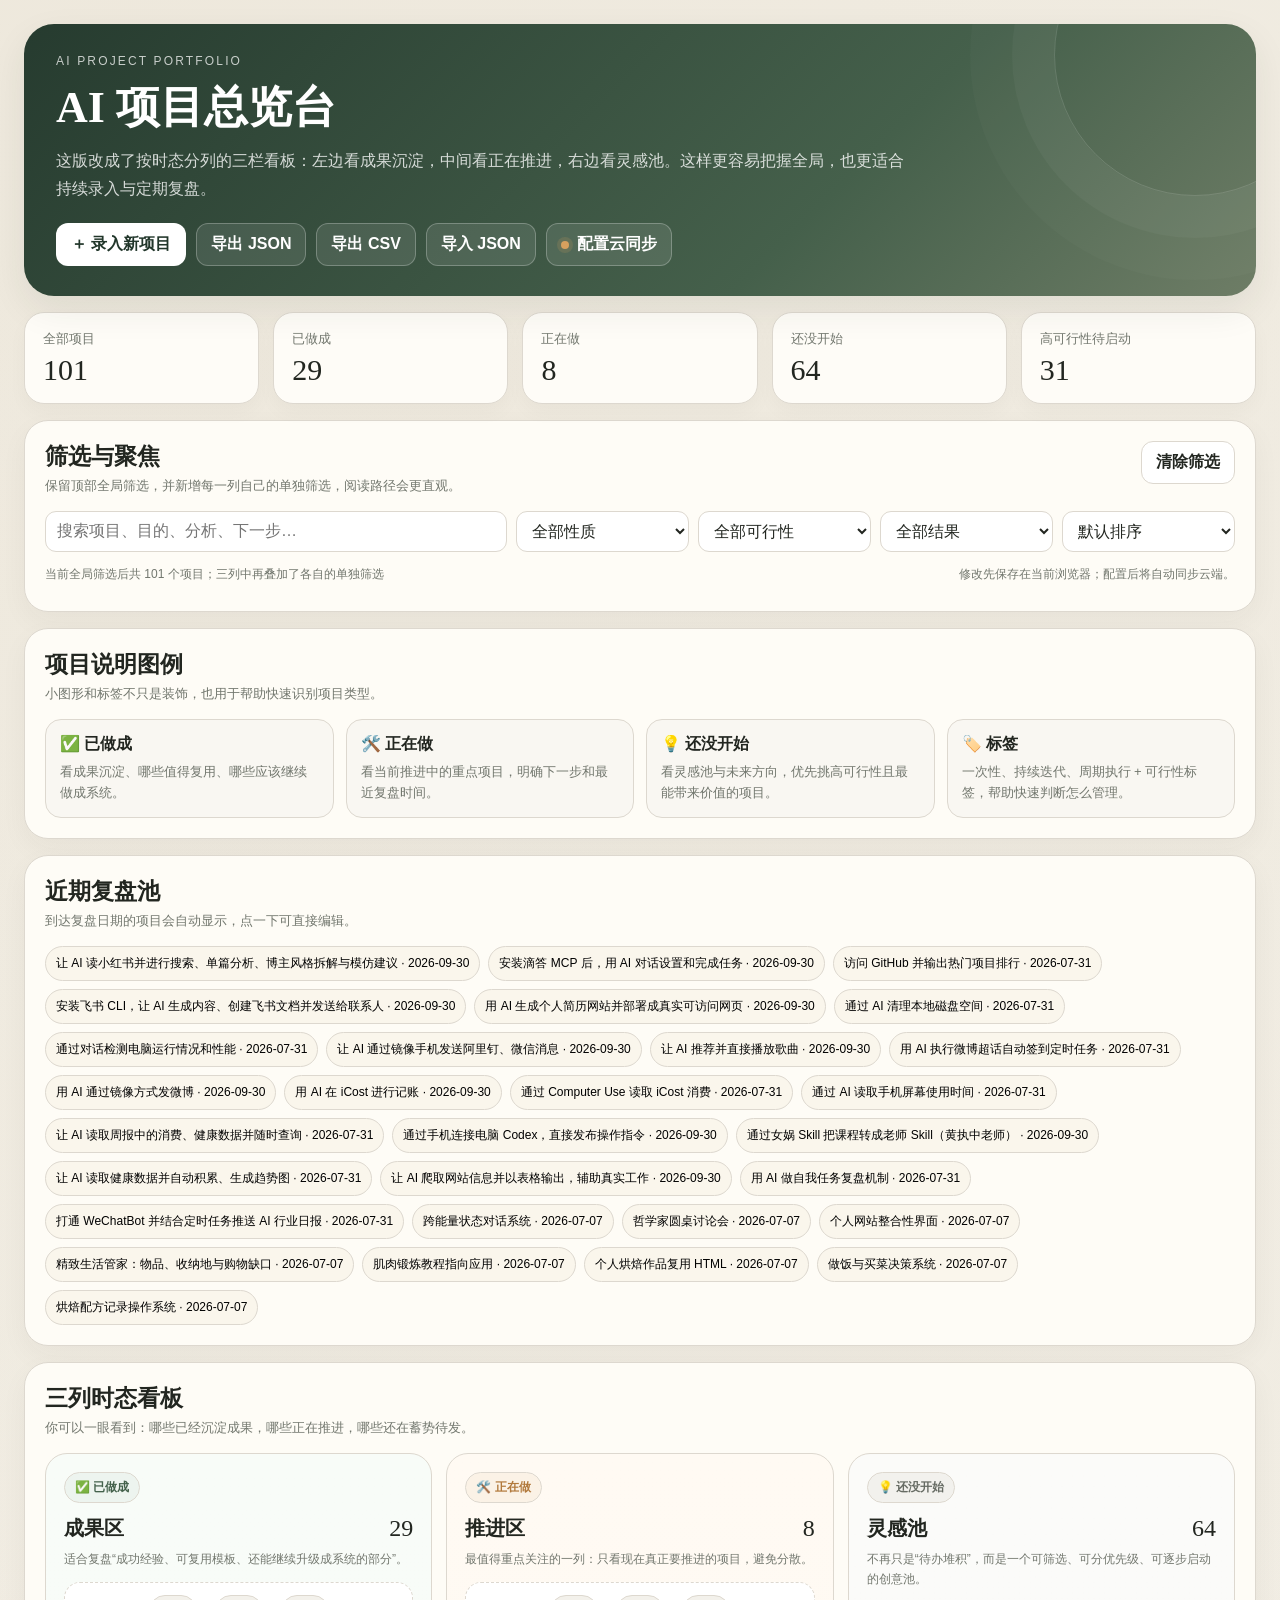
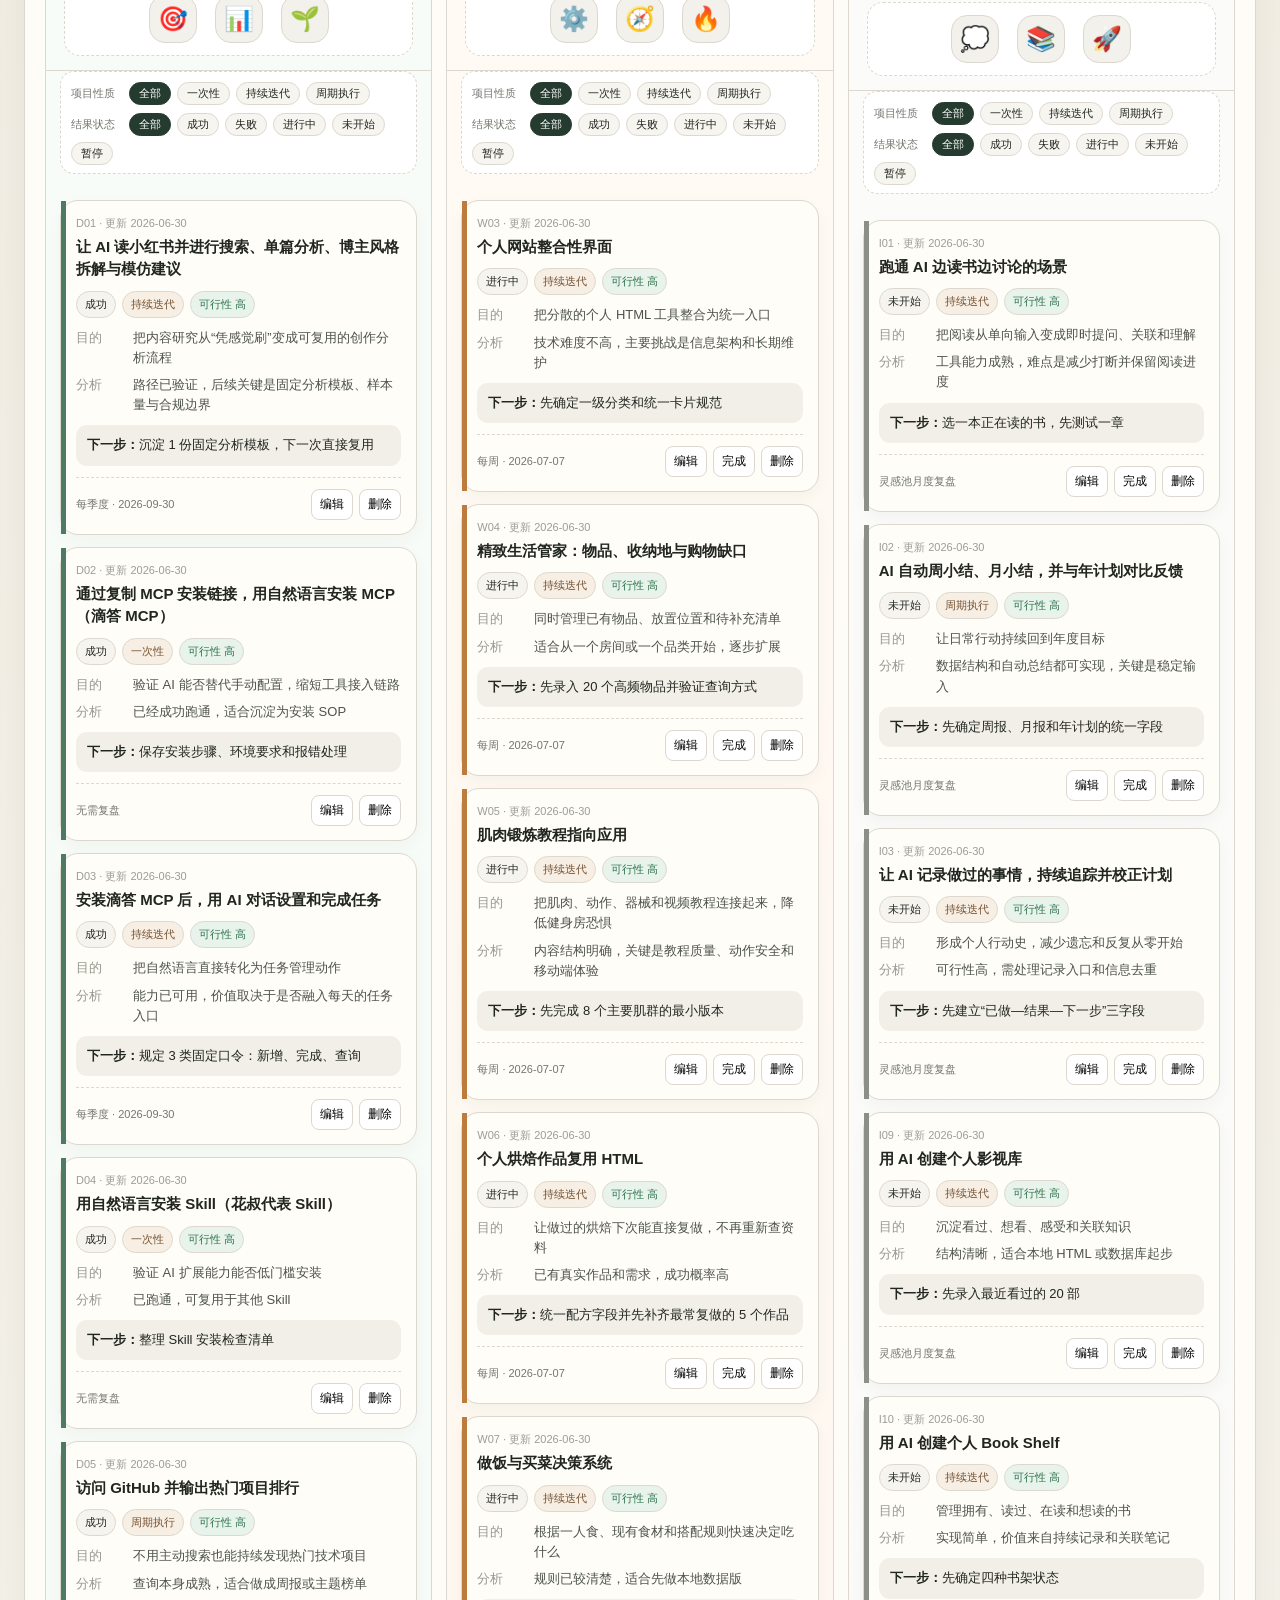
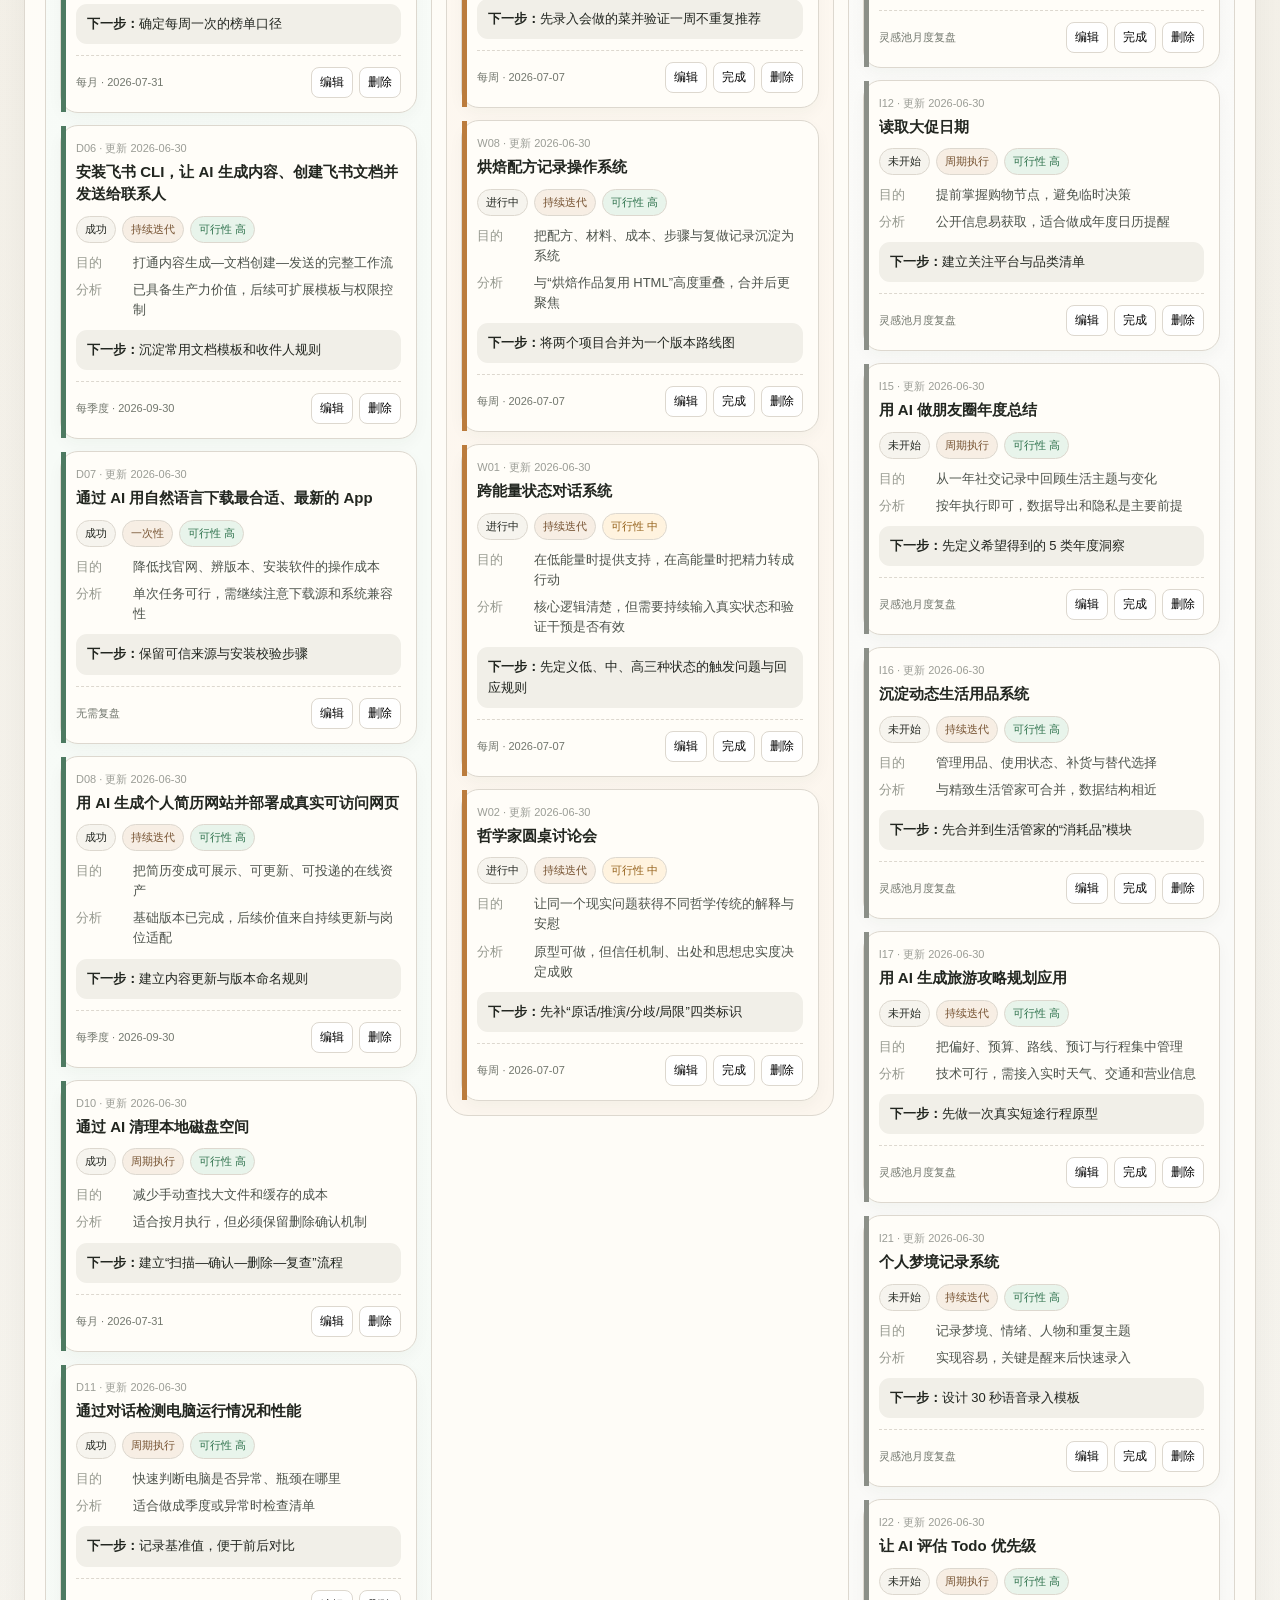
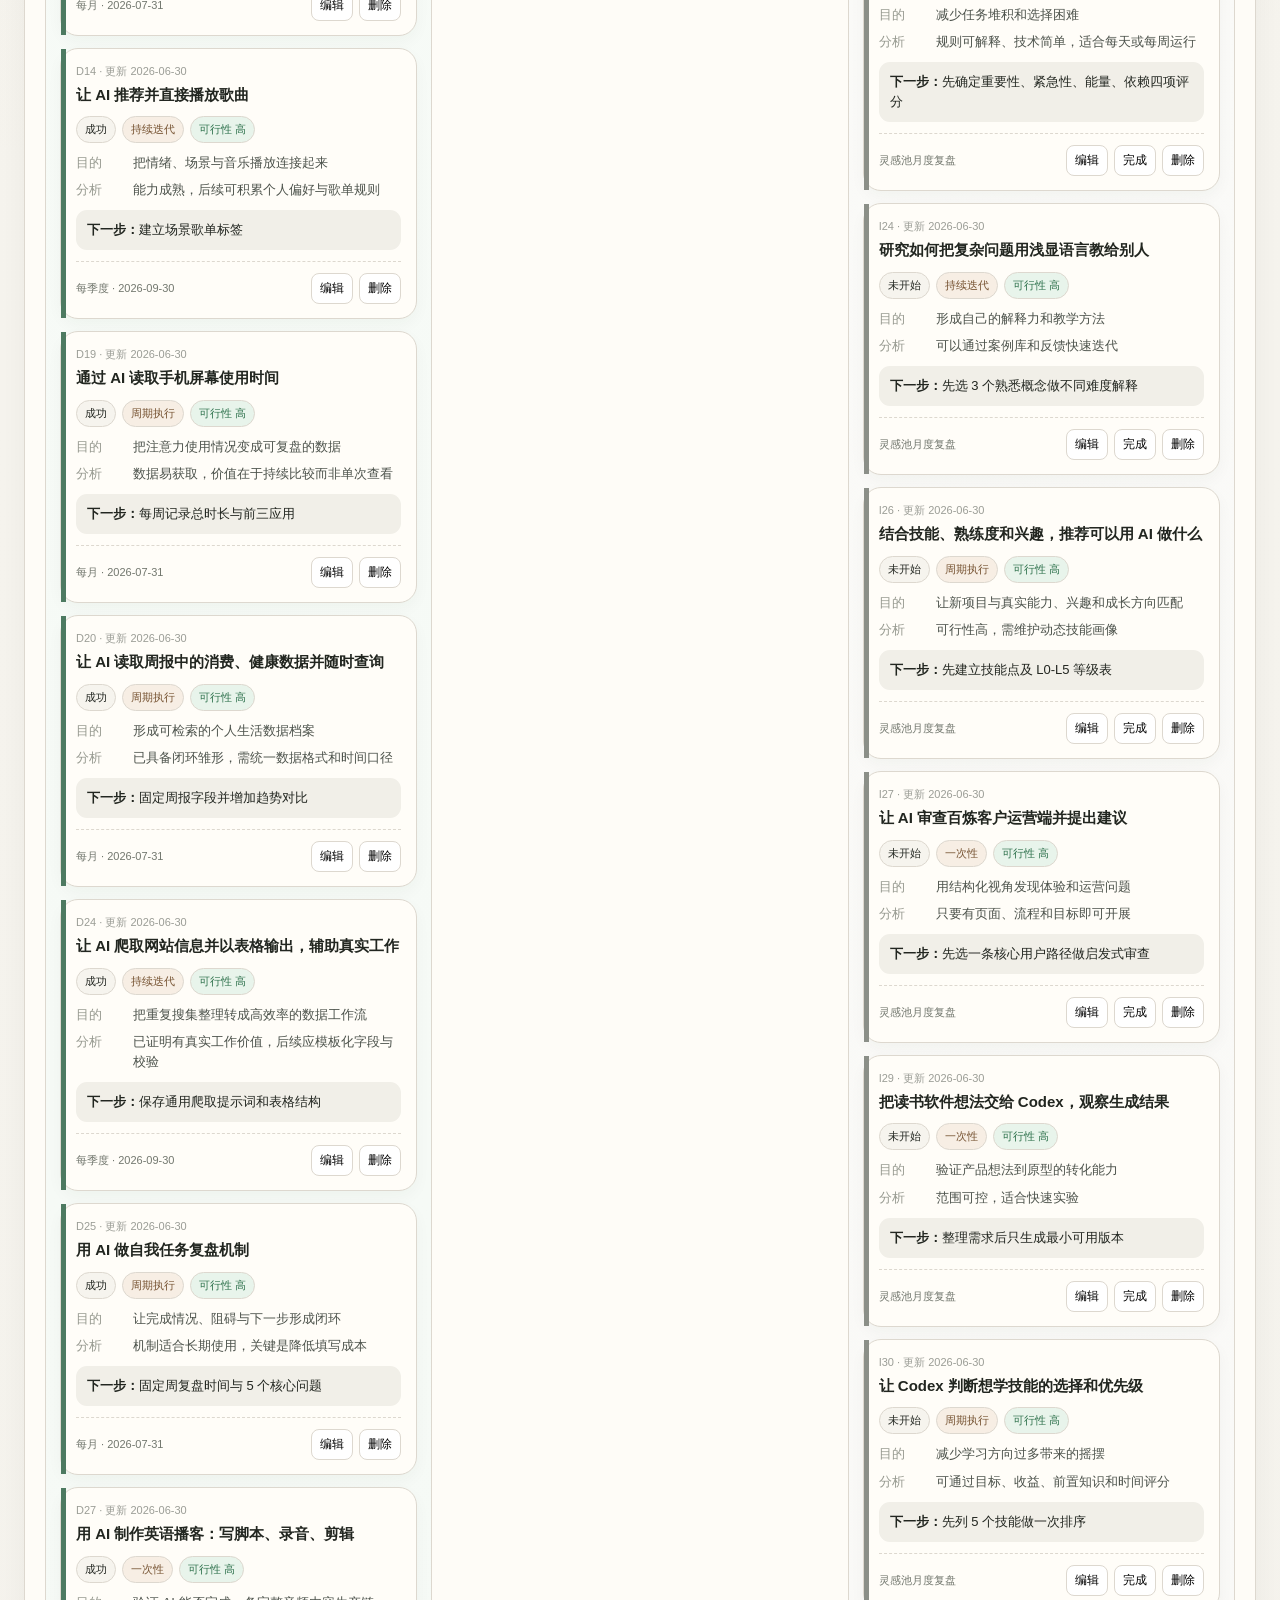
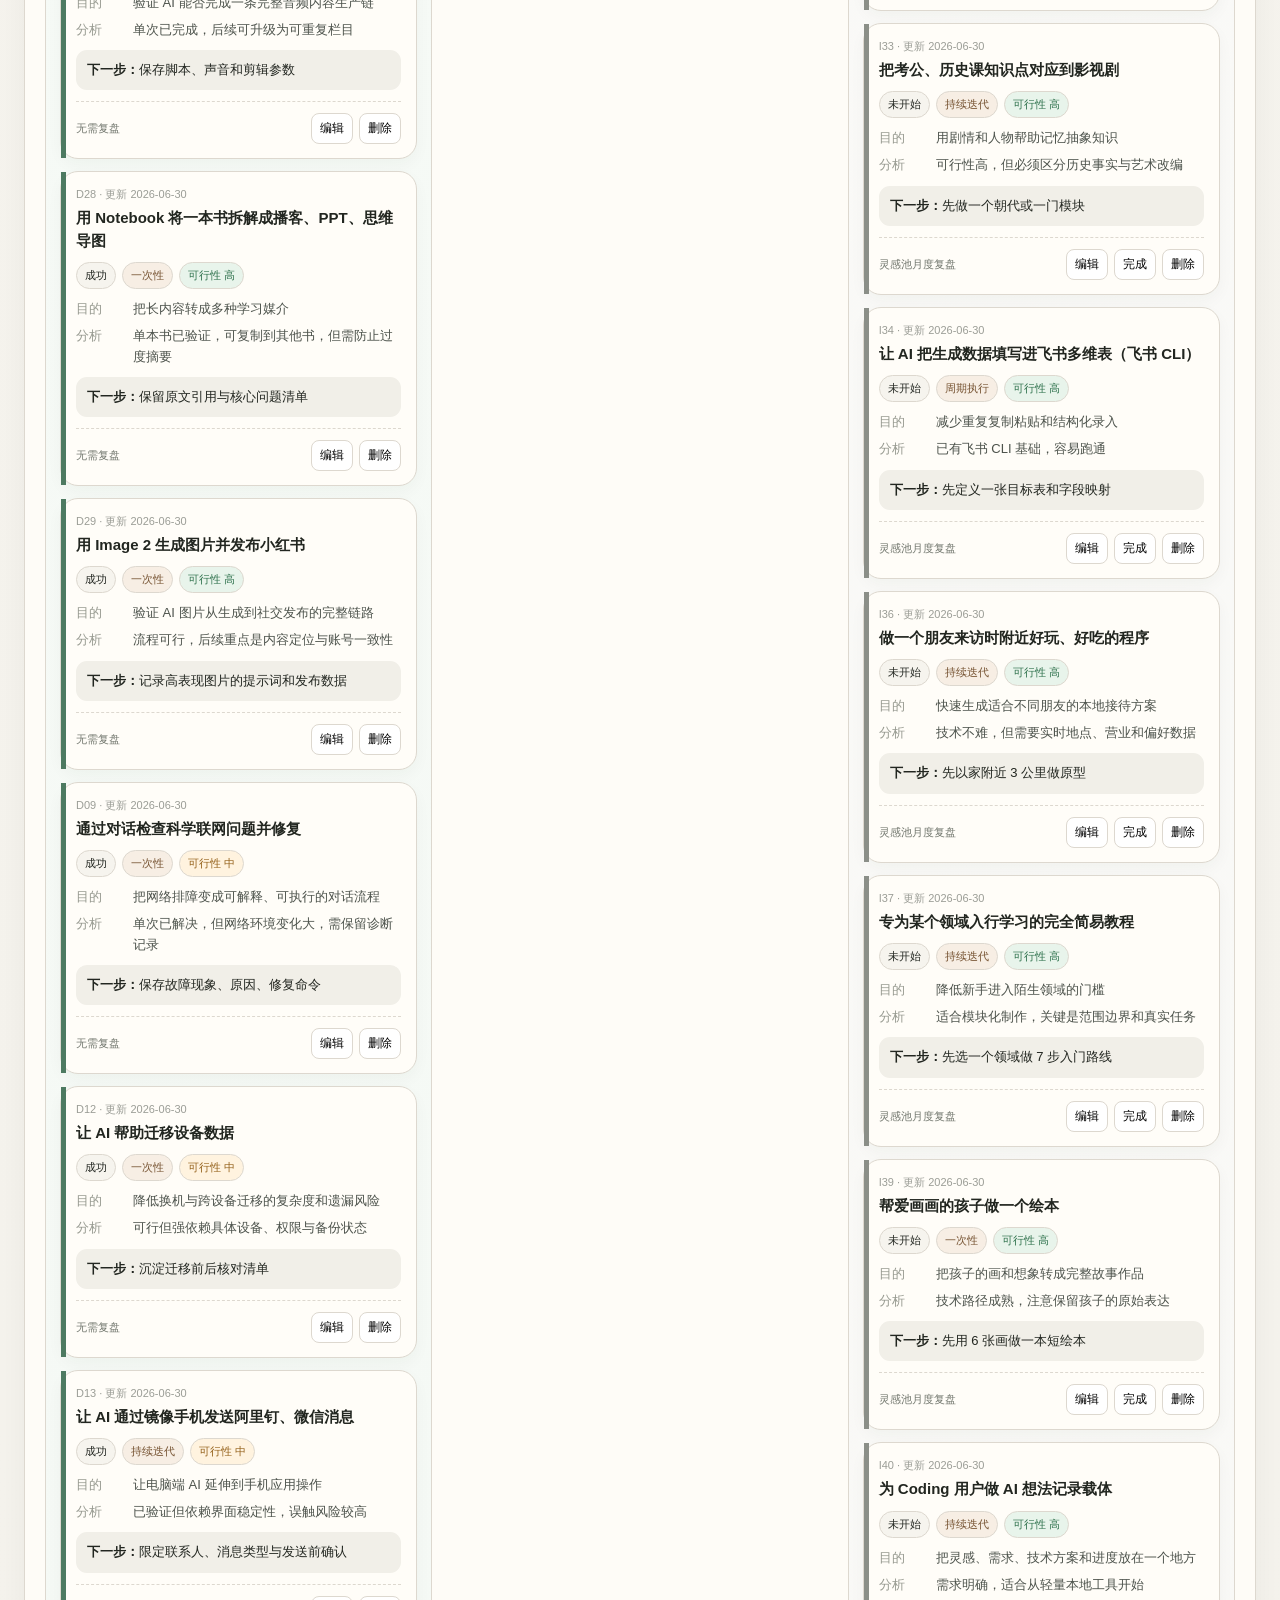
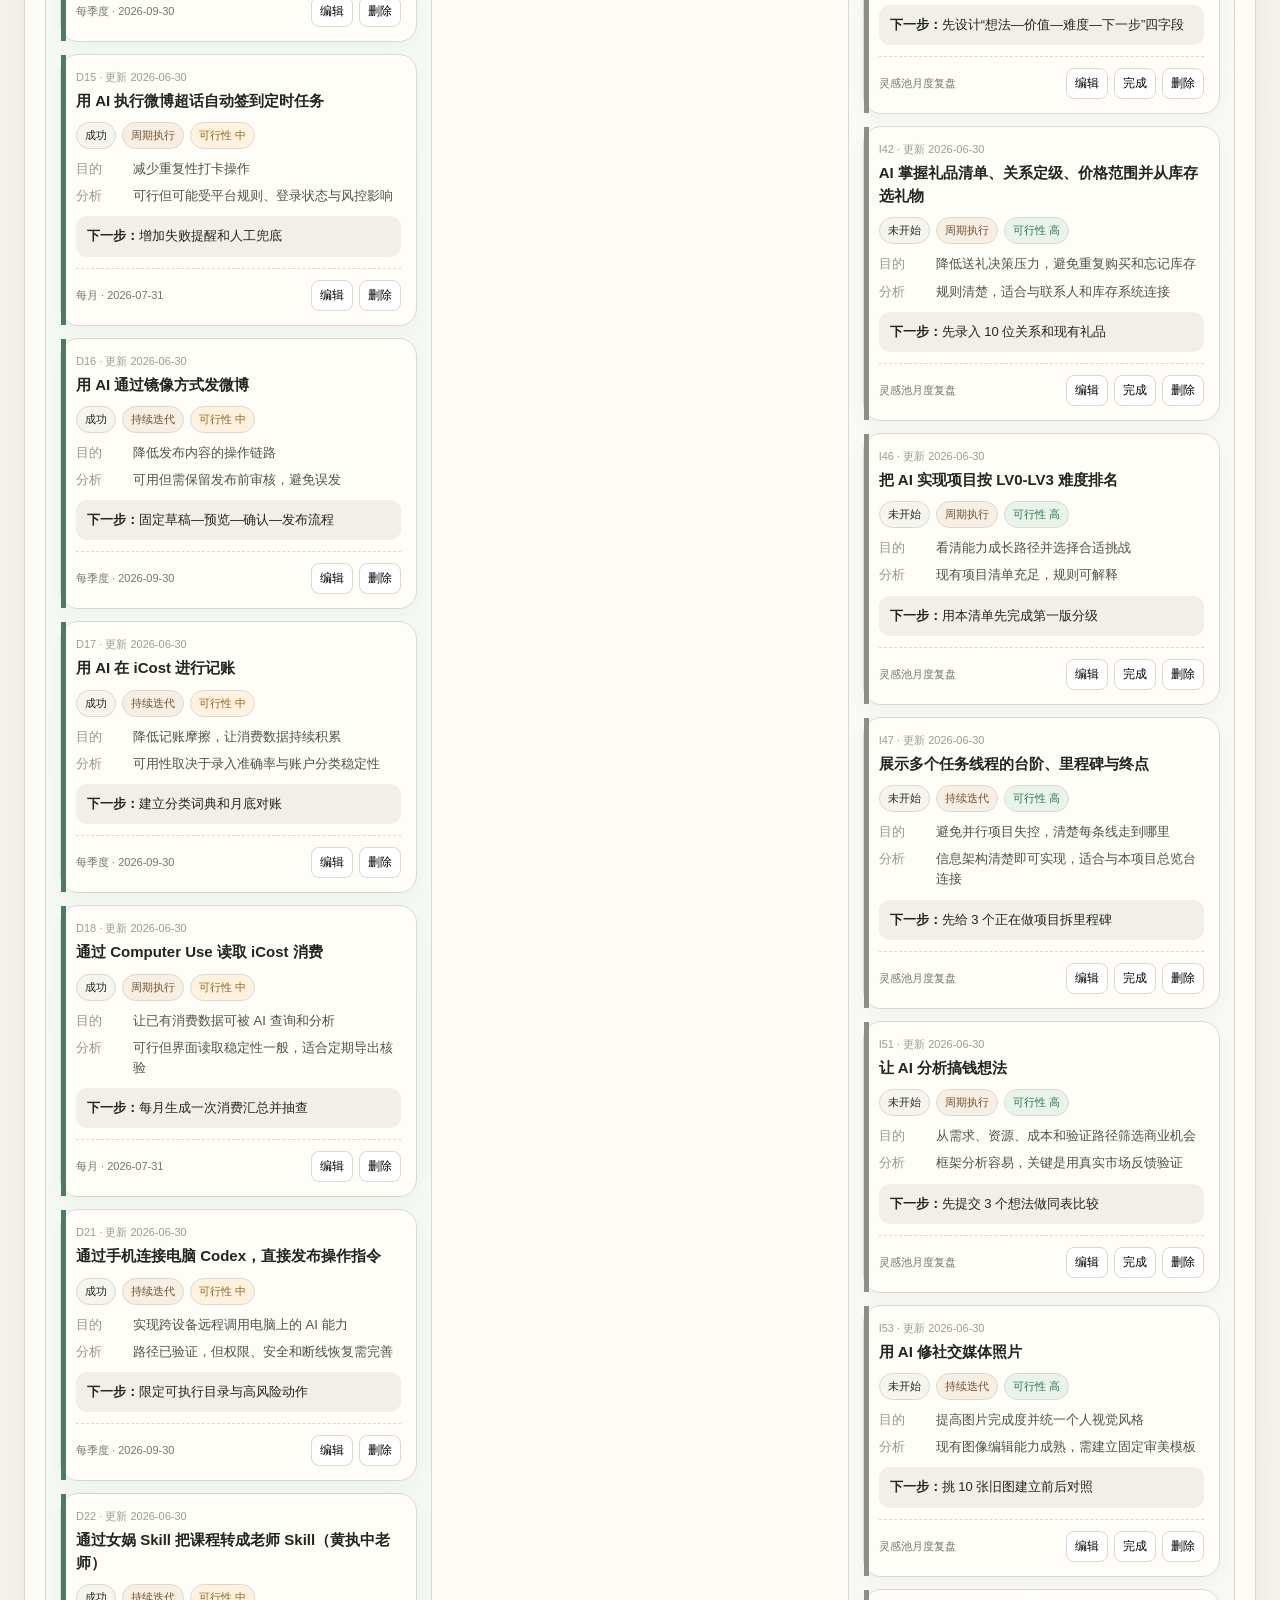
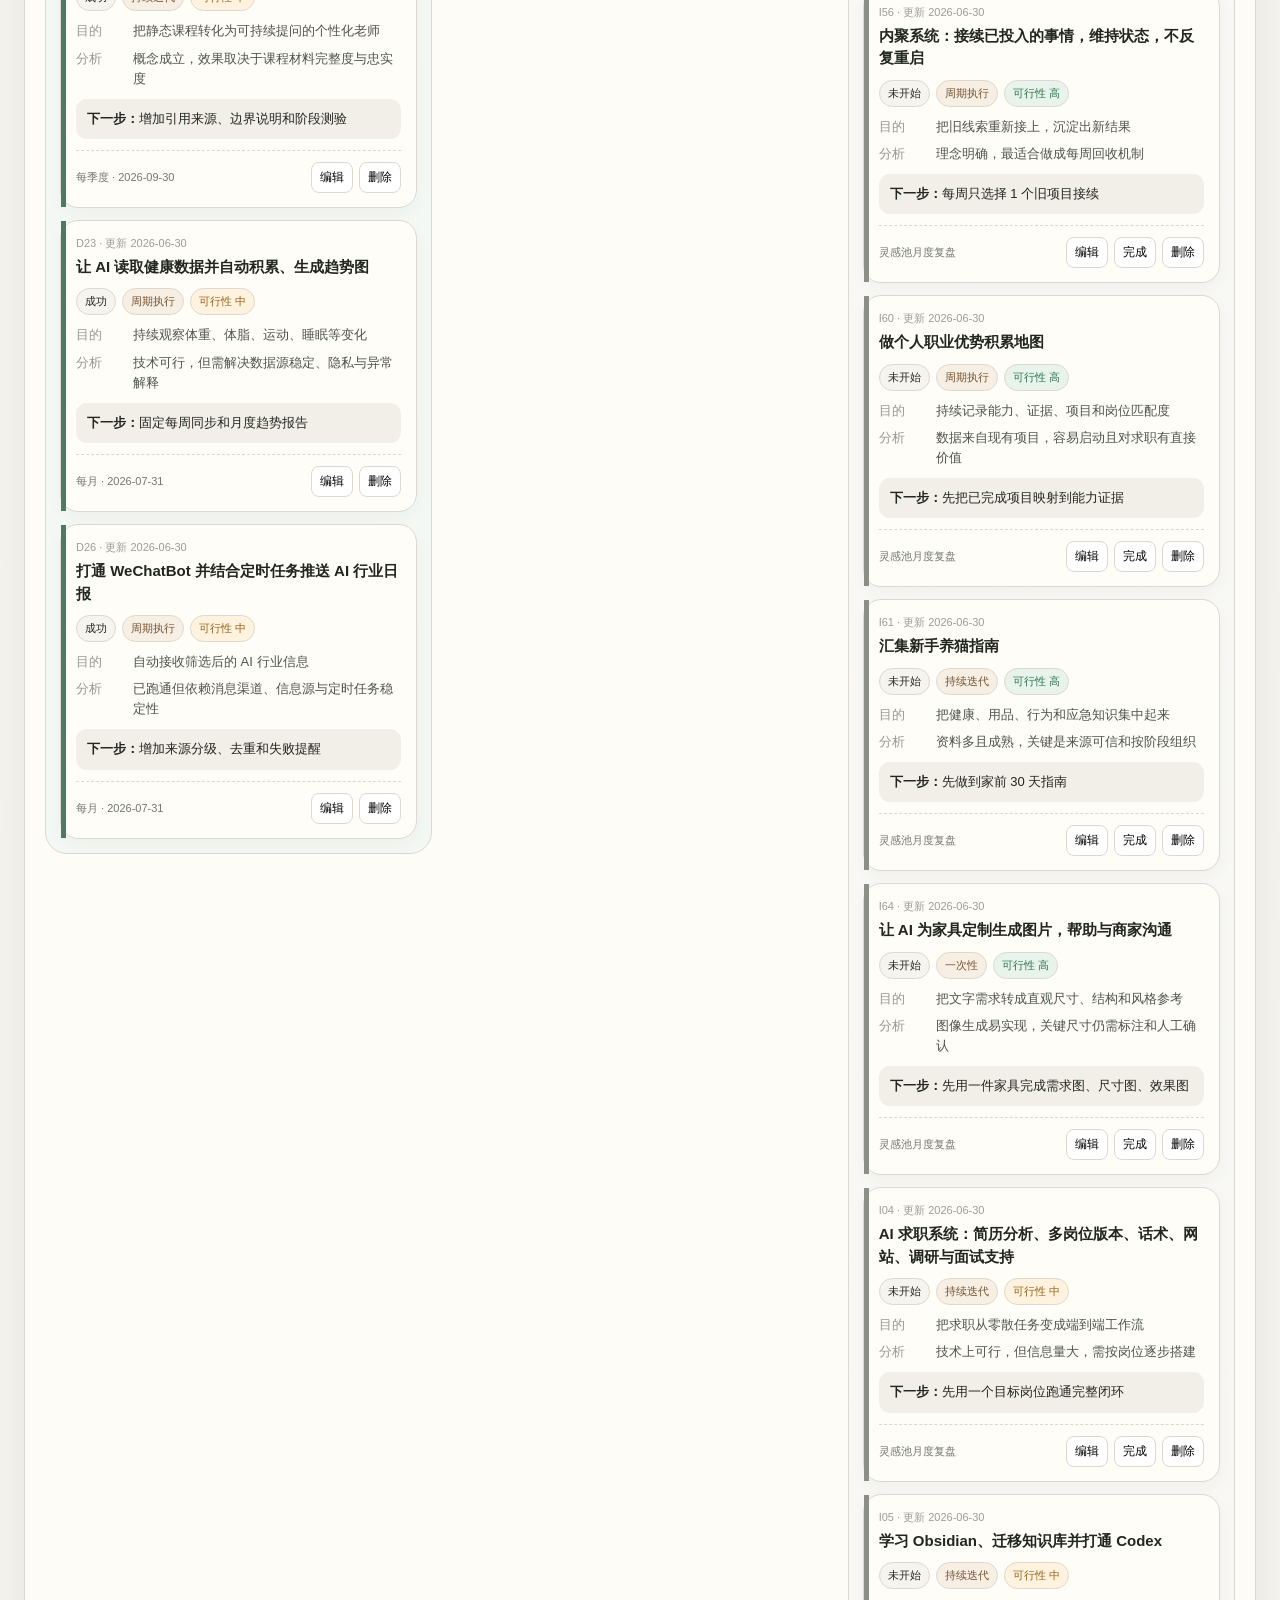
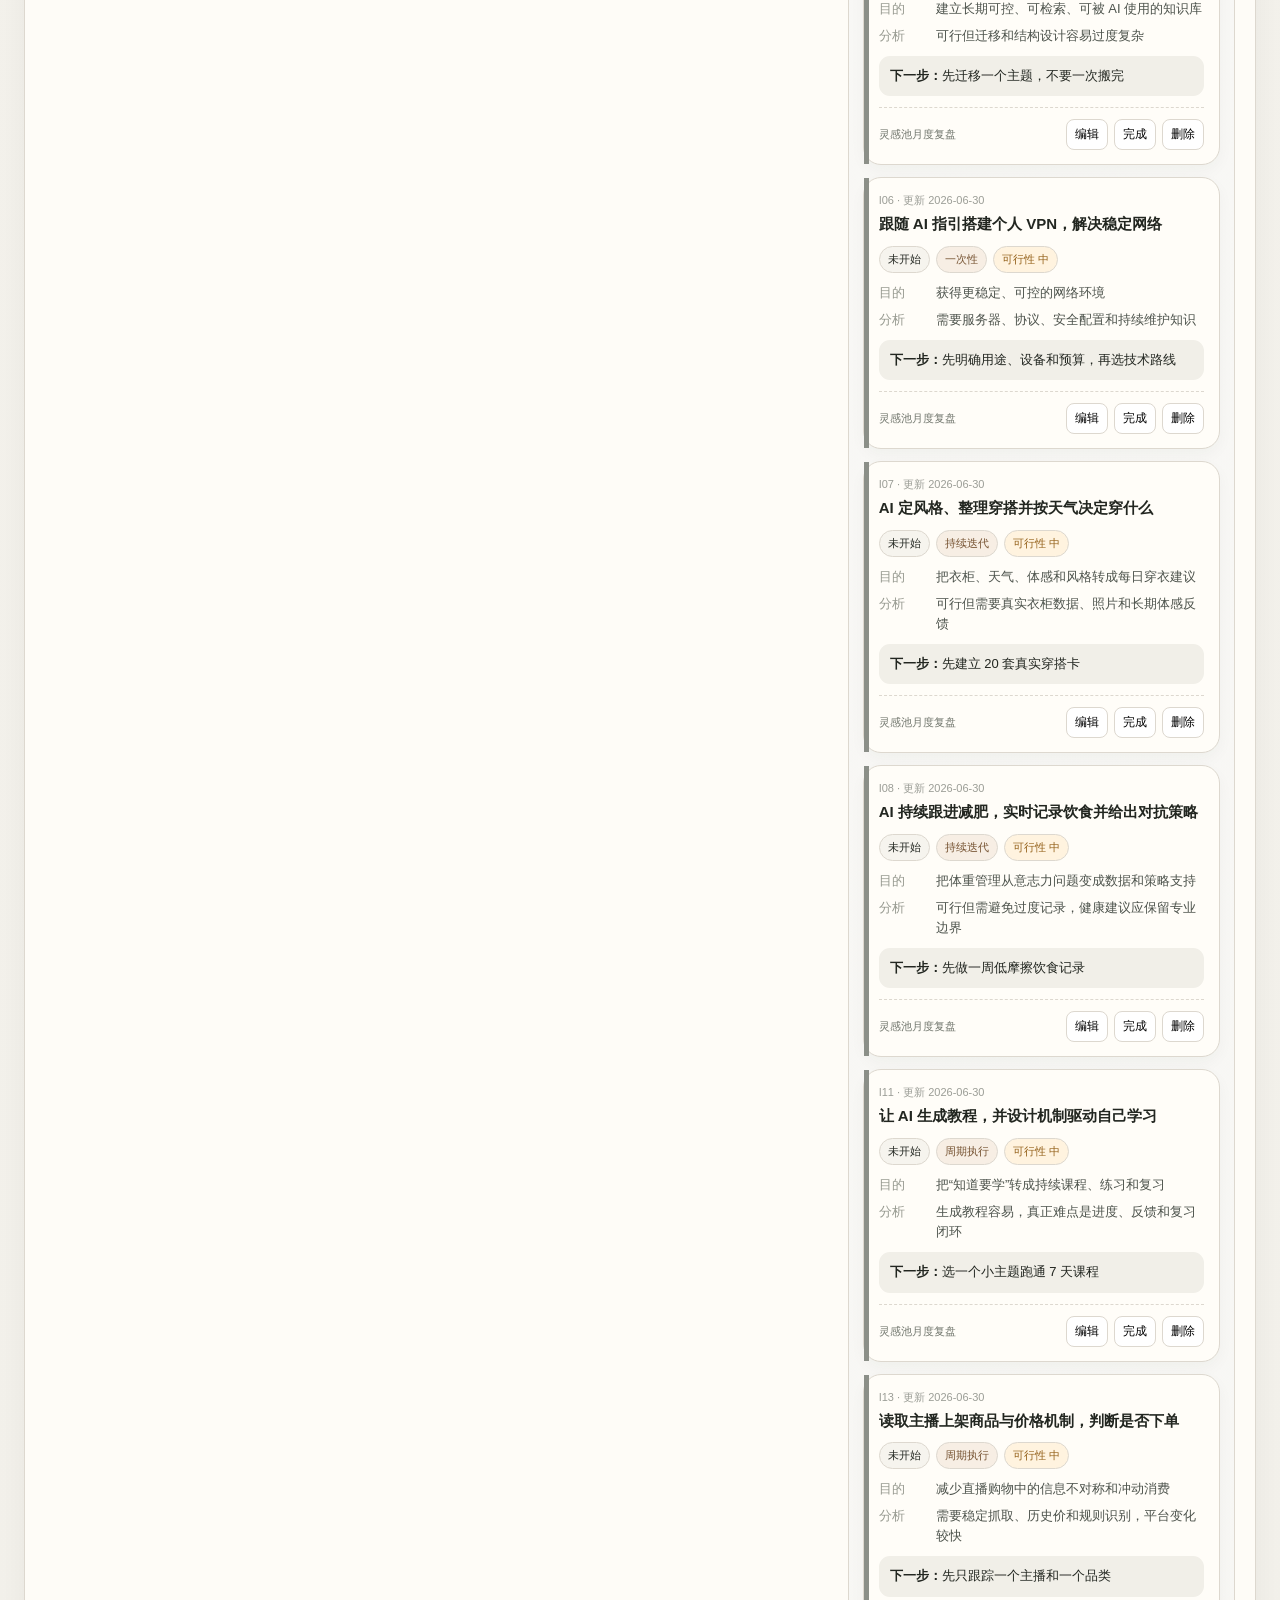
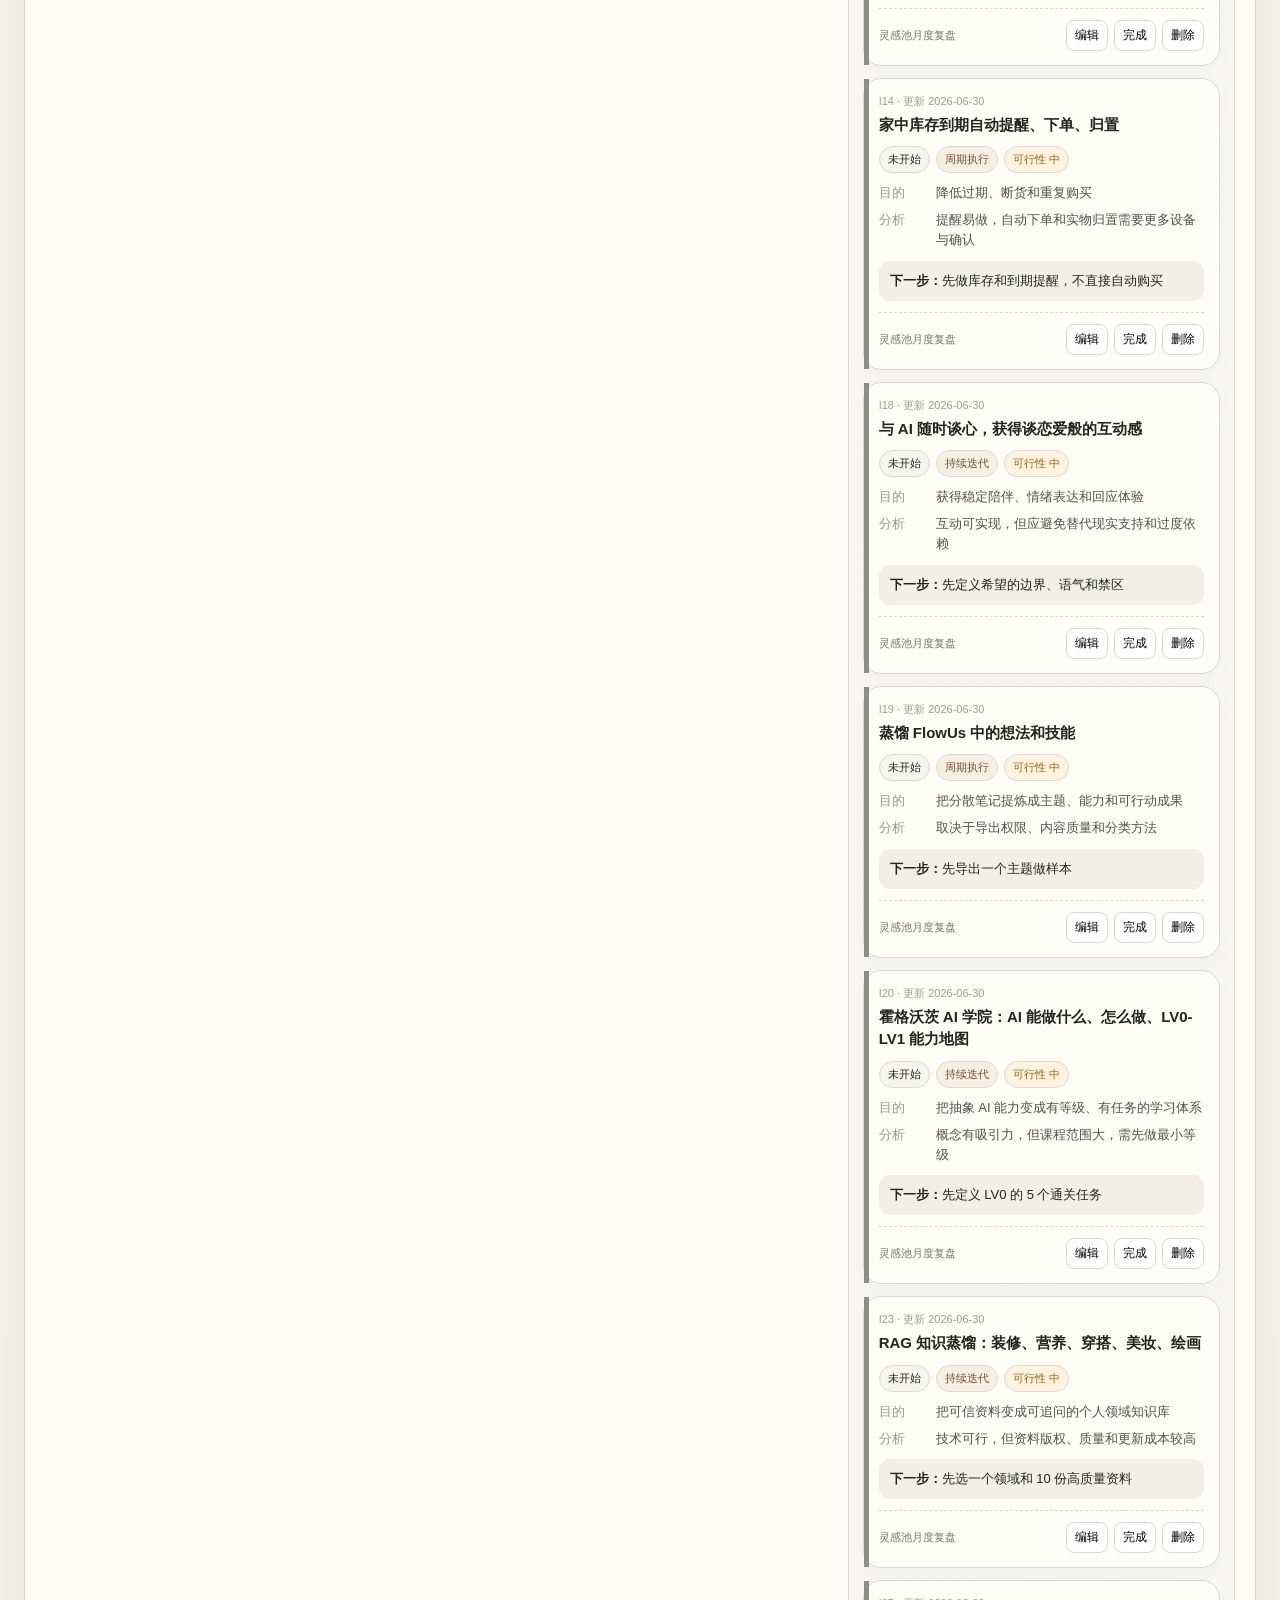
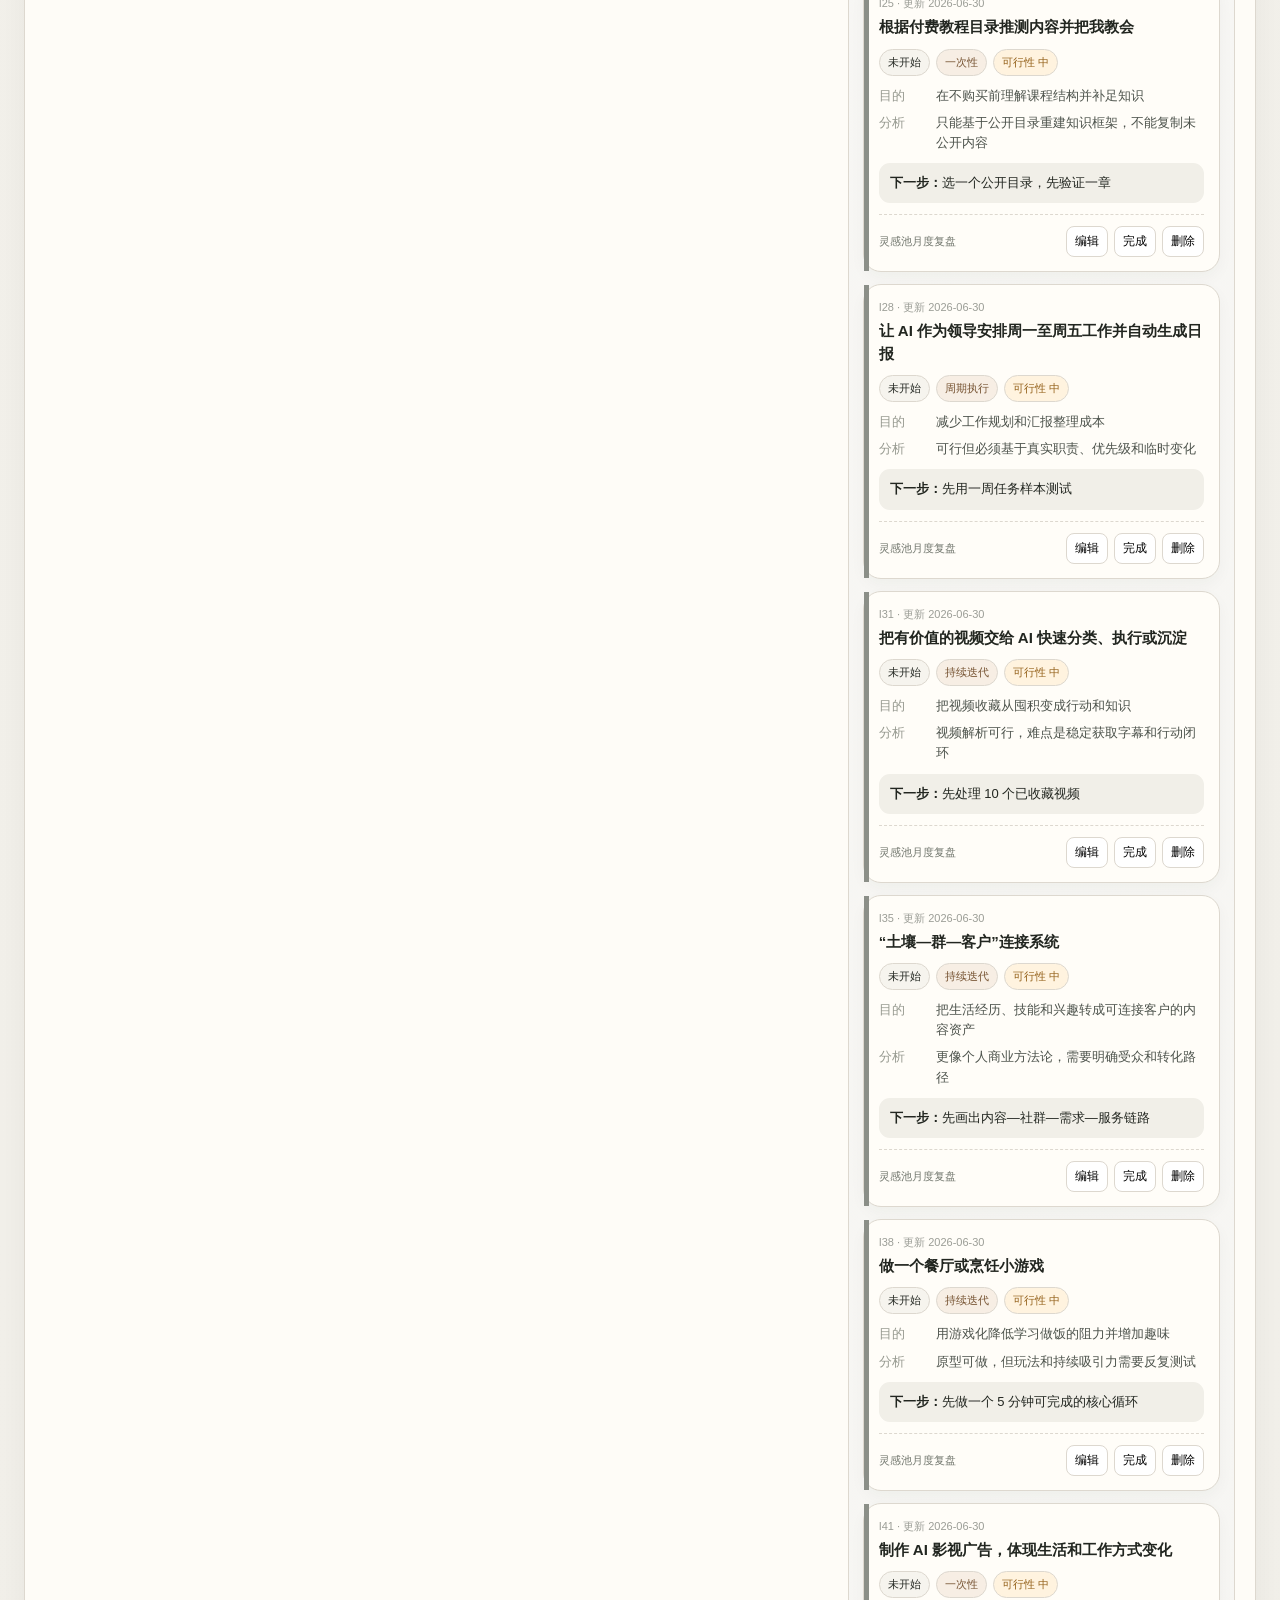
==== commit 9adb634b: "Add Supabase cloud sync" ====
--- a/index.html
+++ b/index.html
@@ -37,6 +37,12 @@
 .btn{border:1px solid transparent;border-radius:12px;padding:10px 14px;background:#fff;color:#21362a;font-weight:700}
 .btn.alt{background:rgba(255,255,255,.1);color:#fff;border-color:rgba(255,255,255,.25)}
 .btn.ghost{background:#fff;border-color:var(--line);color:var(--ink)}
+.sync-btn{display:inline-flex;align-items:center;gap:8px}
+.sync-dot{width:8px;height:8px;border-radius:50%;background:#d7a05e;box-shadow:0 0 0 4px rgba(215,160,94,.16)}
+.sync-btn[data-state="synced"] .sync-dot{background:#8ed0a2;box-shadow:0 0 0 4px rgba(142,208,162,.16)}
+.sync-btn[data-state="pending"] .sync-dot{background:#f3c86e;animation:pulse 1s ease-in-out infinite}
+.sync-btn[data-state="error"] .sync-dot{background:#ef8e7d;box-shadow:0 0 0 4px rgba(239,142,125,.16)}
+@keyframes pulse{50%{opacity:.35}}
 
 .stats{display:grid;grid-template-columns:repeat(5,1fr);gap:14px;margin:16px 0}
 .stat{background:rgba(255,253,248,.96);border:1px solid var(--line);border-radius:20px;padding:16px 18px;box-shadow:0 8px 20px rgba(40,43,37,.03)}
@@ -104,6 +110,11 @@
 .formgrid{display:grid;grid-template-columns:1fr 1fr;gap:13px} .field.full{grid-column:1/-1}
 .field label{display:block;font-size:12px;color:var(--muted);margin-bottom:5px} .field textarea{min-height:74px;resize:vertical}
 .modalActions{display:flex;justify-content:flex-end;gap:10px;margin-top:18px}
+.cloud-help{padding:12px 14px;border-radius:12px;background:#f4f1ea;color:var(--muted);font-size:12px;line-height:1.65;margin:4px 0 16px}
+.cloud-help strong{color:var(--ink)}
+.cloud-actions{display:flex;justify-content:flex-end;gap:9px;flex-wrap:wrap;margin-top:18px}
+.sync-message{min-height:20px;margin-top:10px;font-size:12px;color:var(--muted)}
+.sync-message.error{color:#a94535}
 
 .empty{text-align:center;color:var(--muted);padding:34px 16px;border:1px dashed var(--line);border-radius:16px;background:#fff}
 
@@ -136,6 +147,7 @@
       <button class="btn alt" id="jsonOut">导出 JSON</button>
       <button class="btn alt" id="csvOut">导出 CSV</button>
       <button class="btn alt" id="jsonIn">导入 JSON</button>
+      <button class="btn alt sync-btn" id="cloudBtn" data-state="offline"><span class="sync-dot"></span><span id="cloudLabel">配置云同步</span></button>
       <input id="fileIn" type="file" accept=".json" hidden>
     </div>
   </section>
@@ -186,7 +198,7 @@
     </div>
     <div class="summary">
       <span id="summaryText"></span>
-      <span>修改自动保存在当前浏览器；建议定期导出 JSON。</span>
+      <span id="storageHint">修改先保存在当前浏览器；配置后将自动同步云端。</span>
     </div>
   </section>
 
@@ -380,9 +392,41 @@
   </form>
 </dialog>
 
+<dialog id="cloudDlg">
+  <form class="modal" id="cloudForm">
+    <div class="modalTop">
+      <h2>云端同步设置</h2>
+      <button type="button" class="close" id="closeCloudDlg">×</button>
+    </div>
+    <div class="cloud-help">
+      <strong>无需登录账号。</strong>填写 Supabase 项目地址、Publishable/anon key 和随机云同步密钥。配置只保存在当前浏览器；数据库只保存密钥摘要，不保存密钥原文。
+    </div>
+    <div class="formgrid">
+      <div class="field full"><label>Supabase Project URL</label><input class="ctl" id="cloudUrl" type="url" placeholder="https://xxxx.supabase.co" required /></div>
+      <div class="field full"><label>Publishable key / anon key</label><textarea class="ctl" id="cloudKey" placeholder="sb_publishable_... 或 eyJ..." required></textarea></div>
+      <div class="field full"><label>云同步密钥（请保存好；其他设备填写同一个密钥）</label><input class="ctl" id="cloudSpace" placeholder="建议使用页面自动生成的随机密钥" required /></div>
+    </div>
+    <div class="sync-message" id="cloudMessage"></div>
+    <div class="cloud-actions">
+      <button type="button" class="btn ghost" id="disconnectCloud">断开云同步</button>
+      <button type="button" class="btn ghost" id="pullCloud">保存配置并读取云端</button>
+      <button type="submit" class="btn">保存配置并上传当前数据</button>
+    </div>
+  </form>
+</dialog>
+
 <script>
 const SEED = [{"id": "D01", "name": "让 AI 读小红书并进行搜索、单篇分析、博主风格拆解与模仿建议", "status": "已做成", "result": "成功", "nature": "持续迭代", "feasibility": "高", "purpose": "把内容研究从“凭感觉刷”变成可复用的创作分析流程", "analysis": "路径已验证，后续关键是固定分析模板、样本量与合规边界", "nextAction": "沉淀 1 份固定分析模板，下一次直接复用", "reviewCycle": "每季度", "nextReview": "2026-09-30", "updatedAt": "2026-06-30", "tags": []}, {"id": "D02", "name": "通过复制 MCP 安装链接，用自然语言安装 MCP（滴答 MCP）", "status": "已做成", "result": "成功", "nature": "一次性", "feasibility": "高", "purpose": "验证 AI 能否替代手动配置，缩短工具接入链路", "analysis": "已经成功跑通，适合沉淀为安装 SOP", "nextAction": "保存安装步骤、环境要求和报错处理", "reviewCycle": "无需复盘", "nextReview": "", "updatedAt": "2026-06-30", "tags": []}, {"id": "D03", "name": "安装滴答 MCP 后，用 AI 对话设置和完成任务", "status": "已做成", "result": "成功", "nature": "持续迭代", "feasibility": "高", "purpose": "把自然语言直接转化为任务管理动作", "analysis": "能力已可用，价值取决于是否融入每天的任务入口", "nextAction": "规定 3 类固定口令：新增、完成、查询", "reviewCycle": "每季度", "nextReview": "2026-09-30", "updatedAt": "2026-06-30", "tags": []}, {"id": "D04", "name": "用自然语言安装 Skill（花叔代表 Skill）", "status": "已做成", "result": "成功", "nature": "一次性", "feasibility": "高", "purpose": "验证 AI 扩展能力能否低门槛安装", "analysis": "已跑通，可复用于其他 Skill", "nextAction": "整理 Skill 安装检查清单", "reviewCycle": "无需复盘", "nextReview": "", "updatedAt": "2026-06-30", "tags": []}, {"id": "D05", "name": "访问 GitHub 并输出热门项目排行", "status": "已做成", "result": "成功", "nature": "周期执行", "feasibility": "高", "purpose": "不用主动搜索也能持续发现热门技术项目", "analysis": "查询本身成熟，适合做成周报或主题榜单", "nextAction": "确定每周一次的榜单口径", "reviewCycle": "每月", "nextReview": "2026-07-31", "updatedAt": "2026-06-30", "tags": []}, {"id": "D06", "name": "安装飞书 CLI，让 AI 生成内容、创建飞书文档并发送给联系人", "status": "已做成", "result": "成功", "nature": "持续迭代", "feasibility": "高", "purpose": "打通内容生成—文档创建—发送的完整工作流", "analysis": "已具备生产力价值，后续可扩展模板与权限控制", "nextAction": "沉淀常用文档模板和收件人规则", "reviewCycle": "每季度", "nextReview": "2026-09-30", "updatedAt": "2026-06-30", "tags": []}, {"id": "D07", "name": "通过 AI 用自然语言下载最合适、最新的 App", "status": "已做成", "result": "成功", "nature": "一次性", "feasibility": "高", "purpose": "降低找官网、辨版本、安装软件的操作成本", "analysis": "单次任务可行，需继续注意下载源和系统兼容性", "nextAction": "保留可信来源与安装校验步骤", "reviewCycle": "无需复盘", "nextReview": "", "updatedAt": "2026-06-30", "tags": []}, {"id": "D08", "name": "用 AI 生成个人简历网站并部署成真实可访问网页", "status": "已做成", "result": "成功", "nature": "持续迭代", "feasibility": "高", "purpose": "把简历变成可展示、可更新、可投递的在线资产", "analysis": "基础版本已完成，后续价值来自持续更新与岗位适配", "nextAction": "建立内容更新与版本命名规则", "reviewCycle": "每季度", "nextReview": "2026-09-30", "updatedAt": "2026-06-30", "tags": []}, {"id": "D09", "name": "通过对话检查科学联网问题并修复", "status": "已做成", "result": "成功", "nature": "一次性", "feasibility": "中", "purpose": "把网络排障变成可解释、可执行的对话流程", "analysis": "单次已解决，但网络环境变化大，需保留诊断记录", "nextAction": "保存故障现象、原因、修复命令", "reviewCycle": "无需复盘", "nextReview": "", "updatedAt": "2026-06-30", "tags": []}, {"id": "D10", "name": "通过 AI 清理本地磁盘空间", "status": "已做成", "result": "成功", "nature": "周期执行", "feasibility": "高", "purpose": "减少手动查找大文件和缓存的成本", "analysis": "适合按月执行，但必须保留删除确认机制", "nextAction": "建立“扫描—确认—删除—复查”流程", "reviewCycle": "每月", "nextReview": "2026-07-31", "updatedAt": "2026-06-30", "tags": []}, {"id": "D11", "name": "通过对话检测电脑运行情况和性能", "status": "已做成", "result": "成功", "nature": "周期执行", "feasibility": "高", "purpose": "快速判断电脑是否异常、瓶颈在哪里", "analysis": "适合做成季度或异常时检查清单", "nextAction": "记录基准值，便于前后对比", "reviewCycle": "每月", "nextReview": "2026-07-31", "updatedAt": "2026-06-30", "tags": []}, {"id": "D12", "name": "让 AI 帮助迁移设备数据", "status": "已做成", "result": "成功", "nature": "一次性", "feasibility": "中", "purpose": "降低换机与跨设备迁移的复杂度和遗漏风险", "analysis": "可行但强依赖具体设备、权限与备份状态", "nextAction": "沉淀迁移前后核对清单", "reviewCycle": "无需复盘", "nextReview": "", "updatedAt": "2026-06-30", "tags": []}, {"id": "D13", "name": "让 AI 通过镜像手机发送阿里钉、微信消息", "status": "已做成", "result": "成功", "nature": "持续迭代", "feasibility": "中", "purpose": "让电脑端 AI 延伸到手机应用操作", "analysis": "已验证但依赖界面稳定性，误触风险较高", "nextAction": "限定联系人、消息类型与发送前确认", "reviewCycle": "每季度", "nextReview": "2026-09-30", "updatedAt": "2026-06-30", "tags": []}, {"id": "D14", "name": "让 AI 推荐并直接播放歌曲", "status": "已做成", "result": "成功", "nature": "持续迭代", "feasibility": "高", "purpose": "把情绪、场景与音乐播放连接起来", "analysis": "能力成熟，后续可积累个人偏好与歌单规则", "nextAction": "建立场景歌单标签", "reviewCycle": "每季度", "nextReview": "2026-09-30", "updatedAt": "2026-06-30", "tags": []}, {"id": "D15", "name": "用 AI 执行微博超话自动签到定时任务", "status": "已做成", "result": "成功", "nature": "周期执行", "feasibility": "中", "purpose": "减少重复性打卡操作", "analysis": "可行但可能受平台规则、登录状态与风控影响", "nextAction": "增加失败提醒和人工兜底", "reviewCycle": "每月", "nextReview": "2026-07-31", "updatedAt": "2026-06-30", "tags": []}, {"id": "D16", "name": "用 AI 通过镜像方式发微博", "status": "已做成", "result": "成功", "nature": "持续迭代", "feasibility": "中", "purpose": "降低发布内容的操作链路", "analysis": "可用但需保留发布前审核，避免误发", "nextAction": "固定草稿—预览—确认—发布流程", "reviewCycle": "每季度", "nextReview": "2026-09-30", "updatedAt": "2026-06-30", "tags": []}, {"id": "D17", "name": "用 AI 在 iCost 进行记账", "status": "已做成", "result": "成功", "nature": "持续迭代", "feasibility": "中", "purpose": "降低记账摩擦，让消费数据持续积累", "analysis": "可用性取决于录入准确率与账户分类稳定性", "nextAction": "建立分类词典和月底对账", "reviewCycle": "每季度", "nextReview": "2026-09-30", "updatedAt": "2026-06-30", "tags": []}, {"id": "D18", "name": "通过 Computer Use 读取 iCost 消费", "status": "已做成", "result": "成功", "nature": "周期执行", "feasibility": "中", "purpose": "让已有消费数据可被 AI 查询和分析", "analysis": "可行但界面读取稳定性一般，适合定期导出核验", "nextAction": "每月生成一次消费汇总并抽查", "reviewCycle": "每月", "nextReview": "2026-07-31", "updatedAt": "2026-06-30", "tags": []}, {"id": "D19", "name": "通过 AI 读取手机屏幕使用时间", "status": "已做成", "result": "成功", "nature": "周期执行", "feasibility": "高", "purpose": "把注意力使用情况变成可复盘的数据", "analysis": "数据易获取，价值在于持续比较而非单次查看", "nextAction": "每周记录总时长与前三应用", "reviewCycle": "每月", "nextReview": "2026-07-31", "updatedAt": "2026-06-30", "tags": []}, {"id": "D20", "name": "让 AI 读取周报中的消费、健康数据并随时查询", "status": "已做成", "result": "成功", "nature": "周期执行", "feasibility": "高", "purpose": "形成可检索的个人生活数据档案", "analysis": "已具备闭环雏形，需统一数据格式和时间口径", "nextAction": "固定周报字段并增加趋势对比", "reviewCycle": "每月", "nextReview": "2026-07-31", "updatedAt": "2026-06-30", "tags": []}, {"id": "D21", "name": "通过手机连接电脑 Codex，直接发布操作指令", "status": "已做成", "result": "成功", "nature": "持续迭代", "feasibility": "中", "purpose": "实现跨设备远程调用电脑上的 AI 能力", "analysis": "路径已验证，但权限、安全和断线恢复需完善", "nextAction": "限定可执行目录与高风险动作", "reviewCycle": "每季度", "nextReview": "2026-09-30", "updatedAt": "2026-06-30", "tags": []}, {"id": "D22", "name": "通过女娲 Skill 把课程转成老师 Skill（黄执中老师）", "status": "已做成", "result": "成功", "nature": "持续迭代", "feasibility": "中", "purpose": "把静态课程转化为可持续提问的个性化老师", "analysis": "概念成立，效果取决于课程材料完整度与忠实度", "nextAction": "增加引用来源、边界说明和阶段测验", "reviewCycle": "每季度", "nextReview": "2026-09-30", "updatedAt": "2026-06-30", "tags": []}, {"id": "D23", "name": "让 AI 读取健康数据并自动积累、生成趋势图", "status": "已做成", "result": "成功", "nature": "周期执行", "feasibility": "中", "purpose": "持续观察体重、体脂、运动、睡眠等变化", "analysis": "技术可行，但需解决数据源稳定、隐私与异常解释", "nextAction": "固定每周同步和月度趋势报告", "reviewCycle": "每月", "nextReview": "2026-07-31", "updatedAt": "2026-06-30", "tags": []}, {"id": "D24", "name": "让 AI 爬取网站信息并以表格输出，辅助真实工作", "status": "已做成", "result": "成功", "nature": "持续迭代", "feasibility": "高", "purpose": "把重复搜集整理转成高效率的数据工作流", "analysis": "已证明有真实工作价值，后续应模板化字段与校验", "nextAction": "保存通用爬取提示词和表格结构", "reviewCycle": "每季度", "nextReview": "2026-09-30", "updatedAt": "2026-06-30", "tags": []}, {"id": "D25", "name": "用 AI 做自我任务复盘机制", "status": "已做成", "result": "成功", "nature": "周期执行", "feasibility": "高", "purpose": "让完成情况、阻碍与下一步形成闭环", "analysis": "机制适合长期使用，关键是降低填写成本", "nextAction": "固定周复盘时间与 5 个核心问题", "reviewCycle": "每月", "nextReview": "2026-07-31", "updatedAt": "2026-06-30", "tags": []}, {"id": "D26", "name": "打通 WeChatBot 并结合定时任务推送 AI 行业日报", "status": "已做成", "result": "成功", "nature": "周期执行", "feasibility": "中", "purpose": "自动接收筛选后的 AI 行业信息", "analysis": "已跑通但依赖消息渠道、信息源与定时任务稳定性", "nextAction": "增加来源分级、去重和失败提醒", "reviewCycle": "每月", "nextReview": "2026-07-31", "updatedAt": "2026-06-30", "tags": []}, {"id": "D27", "name": "用 AI 制作英语播客：写脚本、录音、剪辑", "status": "已做成", "result": "成功", "nature": "一次性", "feasibility": "高", "purpose": "验证 AI 能否完成一条完整音频内容生产链", "analysis": "单次已完成，后续可升级为可重复栏目", "nextAction": "保存脚本、声音和剪辑参数", "reviewCycle": "无需复盘", "nextReview": "", "updatedAt": "2026-06-30", "tags": []}, {"id": "D28", "name": "用 Notebook 将一本书拆解成播客、PPT、思维导图", "status": "已做成", "result": "成功", "nature": "一次性", "feasibility": "高", "purpose": "把长内容转成多种学习媒介", "analysis": "单本书已验证，可复制到其他书，但需防止过度摘要", "nextAction": "保留原文引用与核心问题清单", "reviewCycle": "无需复盘", "nextReview": "", "updatedAt": "2026-06-30", "tags": []}, {"id": "D29", "name": "用 Image 2 生成图片并发布小红书", "status": "已做成", "result": "成功", "nature": "一次性", "feasibility": "高", "purpose": "验证 AI 图片从生成到社交发布的完整链路", "analysis": "流程可行，后续重点是内容定位与账号一致性", "nextAction": "记录高表现图片的提示词和发布数据", "reviewCycle": "无需复盘", "nextReview": "", "updatedAt": "2026-06-30", "tags": []}, {"id": "W01", "name": "跨能量状态对话系统", "status": "正在做", "result": "进行中", "nature": "持续迭代", "feasibility": "中", "purpose": "在低能量时提供支持，在高能量时把精力转成行动", "analysis": "核心逻辑清楚，但需要持续输入真实状态和验证干预是否有效", "nextAction": "先定义低、中、高三种状态的触发问题与回应规则", "reviewCycle": "每周", "nextReview": "2026-07-07", "updatedAt": "2026-06-30", "tags": []}, {"id": "W02", "name": "哲学家圆桌讨论会", "status": "正在做", "result": "进行中", "nature": "持续迭代", "feasibility": "中", "purpose": "让同一个现实问题获得不同哲学传统的解释与安慰", "analysis": "原型可做，但信任机制、出处和思想忠实度决定成败", "nextAction": "先补“原话/推演/分歧/局限”四类标识", "reviewCycle": "每周", "nextReview": "2026-07-07", "updatedAt": "2026-06-30", "tags": []}, {"id": "W03", "name": "个人网站整合性界面", "status": "正在做", "result": "进行中", "nature": "持续迭代", "feasibility": "高", "purpose": "把分散的个人 HTML 工具整合为统一入口", "analysis": "技术难度不高，主要挑战是信息架构和长期维护", "nextAction": "先确定一级分类和统一卡片规范", "reviewCycle": "每周", "nextReview": "2026-07-07", "updatedAt": "2026-06-30", "tags": []}, {"id": "W04", "name": "精致生活管家：物品、收纳地与购物缺口", "status": "正在做", "result": "进行中", "nature": "持续迭代", "feasibility": "高", "purpose": "同时管理已有物品、放置位置和待补充清单", "analysis": "适合从一个房间或一个品类开始，逐步扩展", "nextAction": "先录入 20 个高频物品并验证查询方式", "reviewCycle": "每周", "nextReview": "2026-07-07", "updatedAt": "2026-06-30", "tags": []}, {"id": "W05", "name": "肌肉锻炼教程指向应用", "status": "正在做", "result": "进行中", "nature": "持续迭代", "feasibility": "高", "purpose": "把肌肉、动作、器械和视频教程连接起来，降低健身房恐惧", "analysis": "内容结构明确，关键是教程质量、动作安全和移动端体验", "nextAction": "先完成 8 个主要肌群的最小版本", "reviewCycle": "每周", "nextReview": "2026-07-07", "updatedAt": "2026-06-30", "tags": []}, {"id": "W06", "name": "个人烘焙作品复用 HTML", "status": "正在做", "result": "进行中", "nature": "持续迭代", "feasibility": "高", "purpose": "让做过的烘焙下次能直接复做，不再重新查资料", "analysis": "已有真实作品和需求，成功概率高", "nextAction": "统一配方字段并先补齐最常复做的 5 个作品", "reviewCycle": "每周", "nextReview": "2026-07-07", "updatedAt": "2026-06-30", "tags": []}, {"id": "W07", "name": "做饭与买菜决策系统", "status": "正在做", "result": "进行中", "nature": "持续迭代", "feasibility": "高", "purpose": "根据一人食、现有食材和搭配规则快速决定吃什么", "analysis": "规则已较清楚，适合先做本地数据版", "nextAction": "先录入会做的菜并验证一周不重复推荐", "reviewCycle": "每周", "nextReview": "2026-07-07", "updatedAt": "2026-06-30", "tags": []}, {"id": "W08", "name": "烘焙配方记录操作系统", "status": "正在做", "result": "进行中", "nature": "持续迭代", "feasibility": "高", "purpose": "把配方、材料、成本、步骤与复做记录沉淀为系统", "analysis": "与“烘焙作品复用 HTML”高度重叠，合并后更聚焦", "nextAction": "将两个项目合并为一个版本路线图", "reviewCycle": "每周", "nextReview": "2026-07-07", "updatedAt": "2026-06-30", "tags": []}, {"id": "I01", "name": "跑通 AI 边读书边讨论的场景", "status": "还没开始", "result": "未开始", "nature": "持续迭代", "feasibility": "高", "purpose": "把阅读从单向输入变成即时提问、关联和理解", "analysis": "工具能力成熟，难点是减少打断并保留阅读进度", "nextAction": "选一本正在读的书，先测试一章", "reviewCycle": "灵感池月度复盘", "nextReview": "", "updatedAt": "2026-06-30", "tags": []}, {"id": "I02", "name": "AI 自动周小结、月小结，并与年计划对比反馈", "status": "还没开始", "result": "未开始", "nature": "周期执行", "feasibility": "高", "purpose": "让日常行动持续回到年度目标", "analysis": "数据结构和自动总结都可实现，关键是稳定输入", "nextAction": "先确定周报、月报和年计划的统一字段", "reviewCycle": "灵感池月度复盘", "nextReview": "", "updatedAt": "2026-06-30", "tags": []}, {"id": "I03", "name": "让 AI 记录做过的事情，持续追踪并校正计划", "status": "还没开始", "result": "未开始", "nature": "持续迭代", "feasibility": "高", "purpose": "形成个人行动史，减少遗忘和反复从零开始", "analysis": "可行性高，需处理记录入口和信息去重", "nextAction": "先建立“已做—结果—下一步”三字段", "reviewCycle": "灵感池月度复盘", "nextReview": "", "updatedAt": "2026-06-30", "tags": []}, {"id": "I04", "name": "AI 求职系统：简历分析、多岗位版本、话术、网站、调研与面试支持", "status": "还没开始", "result": "未开始", "nature": "持续迭代", "feasibility": "中", "purpose": "把求职从零散任务变成端到端工作流", "analysis": "技术上可行，但信息量大，需按岗位逐步搭建", "nextAction": "先用一个目标岗位跑通完整闭环", "reviewCycle": "灵感池月度复盘", "nextReview": "", "updatedAt": "2026-06-30", "tags": []}, {"id": "I05", "name": "学习 Obsidian、迁移知识库并打通 Codex", "status": "还没开始", "result": "未开始", "nature": "持续迭代", "feasibility": "中", "purpose": "建立长期可控、可检索、可被 AI 使用的知识库", "analysis": "可行但迁移和结构设计容易过度复杂", "nextAction": "先迁移一个主题，不要一次搬完", "reviewCycle": "灵感池月度复盘", "nextReview": "", "updatedAt": "2026-06-30", "tags": []}, {"id": "I06", "name": "跟随 AI 指引搭建个人 VPN，解决稳定网络", "status": "还没开始", "result": "未开始", "nature": "一次性", "feasibility": "中", "purpose": "获得更稳定、可控的网络环境", "analysis": "需要服务器、协议、安全配置和持续维护知识", "nextAction": "先明确用途、设备和预算，再选技术路线", "reviewCycle": "灵感池月度复盘", "nextReview": "", "updatedAt": "2026-06-30", "tags": []}, {"id": "I07", "name": "AI 定风格、整理穿搭并按天气决定穿什么", "status": "还没开始", "result": "未开始", "nature": "持续迭代", "feasibility": "中", "purpose": "把衣柜、天气、体感和风格转成每日穿衣建议", "analysis": "可行但需要真实衣柜数据、照片和长期体感反馈", "nextAction": "先建立 20 套真实穿搭卡", "reviewCycle": "灵感池月度复盘", "nextReview": "", "updatedAt": "2026-06-30", "tags": []}, {"id": "I08", "name": "AI 持续跟进减肥，实时记录饮食并给出对抗策略", "status": "还没开始", "result": "未开始", "nature": "持续迭代", "feasibility": "中", "purpose": "把体重管理从意志力问题变成数据和策略支持", "analysis": "可行但需避免过度记录，健康建议应保留专业边界", "nextAction": "先做一周低摩擦饮食记录", "reviewCycle": "灵感池月度复盘", "nextReview": "", "updatedAt": "2026-06-30", "tags": []}, {"id": "I09", "name": "用 AI 创建个人影视库", "status": "还没开始", "result": "未开始", "nature": "持续迭代", "feasibility": "高", "purpose": "沉淀看过、想看、感受和关联知识", "analysis": "结构清晰，适合本地 HTML 或数据库起步", "nextAction": "先录入最近看过的 20 部", "reviewCycle": "灵感池月度复盘", "nextReview": "", "updatedAt": "2026-06-30", "tags": []}, {"id": "I10", "name": "用 AI 创建个人 Book Shelf", "status": "还没开始", "result": "未开始", "nature": "持续迭代", "feasibility": "高", "purpose": "管理拥有、读过、在读和想读的书", "analysis": "实现简单，价值来自持续记录和关联笔记", "nextAction": "先确定四种书架状态", "reviewCycle": "灵感池月度复盘", "nextReview": "", "updatedAt": "2026-06-30", "tags": []}, {"id": "I11", "name": "让 AI 生成教程，并设计机制驱动自己学习", "status": "还没开始", "result": "未开始", "nature": "周期执行", "feasibility": "中", "purpose": "把“知道要学”转成持续课程、练习和复习", "analysis": "生成教程容易，真正难点是进度、反馈和复习闭环", "nextAction": "选一个小主题跑通 7 天课程", "reviewCycle": "灵感池月度复盘", "nextReview": "", "updatedAt": "2026-06-30", "tags": []}, {"id": "I12", "name": "读取大促日期", "status": "还没开始", "result": "未开始", "nature": "周期执行", "feasibility": "高", "purpose": "提前掌握购物节点，避免临时决策", "analysis": "公开信息易获取，适合做成年度日历提醒", "nextAction": "建立关注平台与品类清单", "reviewCycle": "灵感池月度复盘", "nextReview": "", "updatedAt": "2026-06-30", "tags": []}, {"id": "I13", "name": "读取主播上架商品与价格机制，判断是否下单", "status": "还没开始", "result": "未开始", "nature": "周期执行", "feasibility": "中", "purpose": "减少直播购物中的信息不对称和冲动消费", "analysis": "需要稳定抓取、历史价和规则识别，平台变化较快", "nextAction": "先只跟踪一个主播和一个品类", "reviewCycle": "灵感池月度复盘", "nextReview": "", "updatedAt": "2026-06-30", "tags": []}, {"id": "I14", "name": "家中库存到期自动提醒、下单、归置", "status": "还没开始", "result": "未开始", "nature": "周期执行", "feasibility": "中", "purpose": "降低过期、断货和重复购买", "analysis": "提醒易做，自动下单和实物归置需要更多设备与确认", "nextAction": "先做库存和到期提醒，不直接自动购买", "reviewCycle": "灵感池月度复盘", "nextReview": "", "updatedAt": "2026-06-30", "tags": []}, {"id": "I15", "name": "用 AI 做朋友圈年度总结", "status": "还没开始", "result": "未开始", "nature": "周期执行", "feasibility": "高", "purpose": "从一年社交记录中回顾生活主题与变化", "analysis": "按年执行即可，数据导出和隐私是主要前提", "nextAction": "先定义希望得到的 5 类年度洞察", "reviewCycle": "灵感池月度复盘", "nextReview": "", "updatedAt": "2026-06-30", "tags": []}, {"id": "I16", "name": "沉淀动态生活用品系统", "status": "还没开始", "result": "未开始", "nature": "持续迭代", "feasibility": "高", "purpose": "管理用品、使用状态、补货与替代选择", "analysis": "与精致生活管家可合并，数据结构相近", "nextAction": "先合并到生活管家的“消耗品”模块", "reviewCycle": "灵感池月度复盘", "nextReview": "", "updatedAt": "2026-06-30", "tags": []}, {"id": "I17", "name": "用 AI 生成旅游攻略规划应用", "status": "还没开始", "result": "未开始", "nature": "持续迭代", "feasibility": "高", "purpose": "把偏好、预算、路线、预订与行程集中管理", "analysis": "技术可行，需接入实时天气、交通和营业信息", "nextAction": "先做一次真实短途行程原型", "reviewCycle": "灵感池月度复盘", "nextReview": "", "updatedAt": "2026-06-30", "tags": []}, {"id": "I18", "name": "与 AI 随时谈心，获得谈恋爱般的互动感", "status": "还没开始", "result": "未开始", "nature": "持续迭代", "feasibility": "中", "purpose": "获得稳定陪伴、情绪表达和回应体验", "analysis": "互动可实现，但应避免替代现实支持和过度依赖", "nextAction": "先定义希望的边界、语气和禁区", "reviewCycle": "灵感池月度复盘", "nextReview": "", "updatedAt": "2026-06-30", "tags": []}, {"id": "I19", "name": "蒸馏 FlowUs 中的想法和技能", "status": "还没开始", "result": "未开始", "nature": "周期执行", "feasibility": "中", "purpose": "把分散笔记提炼成主题、能力和可行动成果", "analysis": "取决于导出权限、内容质量和分类方法", "nextAction": "先导出一个主题做样本", "reviewCycle": "灵感池月度复盘", "nextReview": "", "updatedAt": "2026-06-30", "tags": []}, {"id": "I20", "name": "霍格沃茨 AI 学院：AI 能做什么、怎么做、LV0-LV1 能力地图", "status": "还没开始", "result": "未开始", "nature": "持续迭代", "feasibility": "中", "purpose": "把抽象 AI 能力变成有等级、有任务的学习体系", "analysis": "概念有吸引力，但课程范围大，需先做最小等级", "nextAction": "先定义 LV0 的 5 个通关任务", "reviewCycle": "灵感池月度复盘", "nextReview": "", "updatedAt": "2026-06-30", "tags": []}, {"id": "I21", "name": "个人梦境记录系统", "status": "还没开始", "result": "未开始", "nature": "持续迭代", "feasibility": "高", "purpose": "记录梦境、情绪、人物和重复主题", "analysis": "实现容易，关键是醒来后快速录入", "nextAction": "设计 30 秒语音录入模板", "reviewCycle": "灵感池月度复盘", "nextReview": "", "updatedAt": "2026-06-30", "tags": []}, {"id": "I22", "name": "让 AI 评估 Todo 优先级", "status": "还没开始", "result": "未开始", "nature": "周期执行", "feasibility": "高", "purpose": "减少任务堆积和选择困难", "analysis": "规则可解释、技术简单，适合每天或每周运行", "nextAction": "先确定重要性、紧急性、能量、依赖四项评分", "reviewCycle": "灵感池月度复盘", "nextReview": "", "updatedAt": "2026-06-30", "tags": []}, {"id": "I23", "name": "RAG 知识蒸馏：装修、营养、穿搭、美妆、绘画", "status": "还没开始", "result": "未开始", "nature": "持续迭代", "feasibility": "中", "purpose": "把可信资料变成可追问的个人领域知识库", "analysis": "技术可行，但资料版权、质量和更新成本较高", "nextAction": "先选一个领域和 10 份高质量资料", "reviewCycle": "灵感池月度复盘", "nextReview": "", "updatedAt": "2026-06-30", "tags": []}, {"id": "I24", "name": "研究如何把复杂问题用浅显语言教给别人", "status": "还没开始", "result": "未开始", "nature": "持续迭代", "feasibility": "高", "purpose": "形成自己的解释力和教学方法", "analysis": "可以通过案例库和反馈快速迭代", "nextAction": "先选 3 个熟悉概念做不同难度解释", "reviewCycle": "灵感池月度复盘", "nextReview": "", "updatedAt": "2026-06-30", "tags": []}, {"id": "I25", "name": "根据付费教程目录推测内容并把我教会", "status": "还没开始", "result": "未开始", "nature": "一次性", "feasibility": "中", "purpose": "在不购买前理解课程结构并补足知识", "analysis": "只能基于公开目录重建知识框架，不能复制未公开内容", "nextAction": "选一个公开目录，先验证一章", "reviewCycle": "灵感池月度复盘", "nextReview": "", "updatedAt": "2026-06-30", "tags": []}, {"id": "I26", "name": "结合技能、熟练度和兴趣，推荐可以用 AI 做什么", "status": "还没开始", "result": "未开始", "nature": "周期执行", "feasibility": "高", "purpose": "让新项目与真实能力、兴趣和成长方向匹配", "analysis": "可行性高，需维护动态技能画像", "nextAction": "先建立技能点及 L0-L5 等级表", "reviewCycle": "灵感池月度复盘", "nextReview": "", "updatedAt": "2026-06-30", "tags": []}, {"id": "I27", "name": "让 AI 审查百炼客户运营端并提出建议", "status": "还没开始", "result": "未开始", "nature": "一次性", "feasibility": "高", "purpose": "用结构化视角发现体验和运营问题", "analysis": "只要有页面、流程和目标即可开展", "nextAction": "先选一条核心用户路径做启发式审查", "reviewCycle": "灵感池月度复盘", "nextReview": "", "updatedAt": "2026-06-30", "tags": []}, {"id": "I28", "name": "让 AI 作为领导安排周一至周五工作并自动生成日报", "status": "还没开始", "result": "未开始", "nature": "周期执行", "feasibility": "中", "purpose": "减少工作规划和汇报整理成本", "analysis": "可行但必须基于真实职责、优先级和临时变化", "nextAction": "先用一周任务样本测试", "reviewCycle": "灵感池月度复盘", "nextReview": "", "updatedAt": "2026-06-30", "tags": []}, {"id": "I29", "name": "把读书软件想法交给 Codex，观察生成结果", "status": "还没开始", "result": "未开始", "nature": "一次性", "feasibility": "高", "purpose": "验证产品想法到原型的转化能力", "analysis": "范围可控，适合快速实验", "nextAction": "整理需求后只生成最小可用版本", "reviewCycle": "灵感池月度复盘", "nextReview": "", "updatedAt": "2026-06-30", "tags": []}, {"id": "I30", "name": "让 Codex 判断想学技能的选择和优先级", "status": "还没开始", "result": "未开始", "nature": "周期执行", "feasibility": "高", "purpose": "减少学习方向过多带来的摇摆", "analysis": "可通过目标、收益、前置知识和时间评分", "nextAction": "先列 5 个技能做一次排序", "reviewCycle": "灵感池月度复盘", "nextReview": "", "updatedAt": "2026-06-30", "tags": []}, {"id": "I31", "name": "把有价值的视频交给 AI 快速分类、执行或沉淀", "status": "还没开始", "result": "未开始", "nature": "持续迭代", "feasibility": "中", "purpose": "把视频收藏从囤积变成行动和知识", "analysis": "视频解析可行，难点是稳定获取字幕和行动闭环", "nextAction": "先处理 10 个已收藏视频", "reviewCycle": "灵感池月度复盘", "nextReview": "", "updatedAt": "2026-06-30", "tags": []}, {"id": "I32", "name": "省钱：通过技术获取原本付费的资源", "status": "还没开始", "result": "未开始", "nature": "持续迭代", "feasibility": "低", "purpose": "降低学习与工具成本", "analysis": "仅适合寻找合法公开、试用、开源或替代资源；绕过付费和版权不可取", "nextAction": "改写为“公开资源与平价替代检索系统”", "reviewCycle": "灵感池月度复盘", "nextReview": "", "updatedAt": "2026-06-30", "tags": []}, {"id": "I33", "name": "把考公、历史课知识点对应到影视剧", "status": "还没开始", "result": "未开始", "nature": "持续迭代", "feasibility": "高", "purpose": "用剧情和人物帮助记忆抽象知识", "analysis": "可行性高，但必须区分历史事实与艺术改编", "nextAction": "先做一个朝代或一门模块", "reviewCycle": "灵感池月度复盘", "nextReview": "", "updatedAt": "2026-06-30", "tags": []}, {"id": "I34", "name": "让 AI 把生成数据填写进飞书多维表（飞书 CLI）", "status": "还没开始", "result": "未开始", "nature": "周期执行", "feasibility": "高", "purpose": "减少重复复制粘贴和结构化录入", "analysis": "已有飞书 CLI 基础，容易跑通", "nextAction": "先定义一张目标表和字段映射", "reviewCycle": "灵感池月度复盘", "nextReview": "", "updatedAt": "2026-06-30", "tags": []}, {"id": "I35", "name": "“土壤—群—客户”连接系统", "status": "还没开始", "result": "未开始", "nature": "持续迭代", "feasibility": "中", "purpose": "把生活经历、技能和兴趣转成可连接客户的内容资产", "analysis": "更像个人商业方法论，需要明确受众和转化路径", "nextAction": "先画出内容—社群—需求—服务链路", "reviewCycle": "灵感池月度复盘", "nextReview": "", "updatedAt": "2026-06-30", "tags": []}, {"id": "I36", "name": "做一个朋友来访时附近好玩、好吃的程序", "status": "还没开始", "result": "未开始", "nature": "持续迭代", "feasibility": "高", "purpose": "快速生成适合不同朋友的本地接待方案", "analysis": "技术不难，但需要实时地点、营业和偏好数据", "nextAction": "先以家附近 3 公里做原型", "reviewCycle": "灵感池月度复盘", "nextReview": "", "updatedAt": "2026-06-30", "tags": []}, {"id": "I37", "name": "专为某个领域入行学习的完全简易教程", "status": "还没开始", "result": "未开始", "nature": "持续迭代", "feasibility": "高", "purpose": "降低新手进入陌生领域的门槛", "analysis": "适合模块化制作，关键是范围边界和真实任务", "nextAction": "先选一个领域做 7 步入门路线", "reviewCycle": "灵感池月度复盘", "nextReview": "", "updatedAt": "2026-06-30", "tags": []}, {"id": "I38", "name": "做一个餐厅或烹饪小游戏", "status": "还没开始", "result": "未开始", "nature": "持续迭代", "feasibility": "中", "purpose": "用游戏化降低学习做饭的阻力并增加趣味", "analysis": "原型可做，但玩法和持续吸引力需要反复测试", "nextAction": "先做一个 5 分钟可完成的核心循环", "reviewCycle": "灵感池月度复盘", "nextReview": "", "updatedAt": "2026-06-30", "tags": []}, {"id": "I39", "name": "帮爱画画的孩子做一个绘本", "status": "还没开始", "result": "未开始", "nature": "一次性", "feasibility": "高", "purpose": "把孩子的画和想象转成完整故事作品", "analysis": "技术路径成熟，注意保留孩子的原始表达", "nextAction": "先用 6 张画做一本短绘本", "reviewCycle": "灵感池月度复盘", "nextReview": "", "updatedAt": "2026-06-30", "tags": []}, {"id": "I40", "name": "为 Coding 用户做 AI 想法记录载体", "status": "还没开始", "result": "未开始", "nature": "持续迭代", "feasibility": "高", "purpose": "把灵感、需求、技术方案和进度放在一个地方", "analysis": "需求明确，适合从轻量本地工具开始", "nextAction": "先设计“想法—价值—难度—下一步”四字段", "reviewCycle": "灵感池月度复盘", "nextReview": "", "updatedAt": "2026-06-30", "tags": []}, {"id": "I41", "name": "制作 AI 影视广告，体现生活和工作方式变化", "status": "还没开始", "result": "未开始", "nature": "一次性", "feasibility": "中", "purpose": "用高完成度影像表达 AI 带来的变化", "analysis": "需要脚本、分镜、角色一致性和后期，工作量较大", "nextAction": "先做 30 秒单场景广告", "reviewCycle": "灵感池月度复盘", "nextReview": "", "updatedAt": "2026-06-30", "tags": []}, {"id": "I42", "name": "AI 掌握礼品清单、关系定级、价格范围并从库存选礼物", "status": "还没开始", "result": "未开始", "nature": "周期执行", "feasibility": "高", "purpose": "降低送礼决策压力，避免重复购买和忘记库存", "analysis": "规则清楚，适合与联系人和库存系统连接", "nextAction": "先录入 10 位关系和现有礼品", "reviewCycle": "灵感池月度复盘", "nextReview": "", "updatedAt": "2026-06-30", "tags": []}, {"id": "I43", "name": "调教 AI 按每个人的语言阅读习惯输出文档", "status": "还没开始", "result": "未开始", "nature": "持续迭代", "feasibility": "中", "purpose": "让同一内容适配不同读者的表达偏好", "analysis": "可通过样本文本和反馈学习，但需避免过拟合与隐私问题", "nextAction": "为一个人收集 5 篇样本做测试", "reviewCycle": "灵感池月度复盘", "nextReview": "", "updatedAt": "2026-06-30", "tags": []}, {"id": "I44", "name": "自己搭建智能体并研究 AI 原理", "status": "还没开始", "result": "未开始", "nature": "持续迭代", "feasibility": "中", "purpose": "从会用工具进阶到理解和构建 AI 系统", "analysis": "长期可行，但范围很大，需要项目驱动分阶段", "nextAction": "先从一个有真实用途的简单智能体开始", "reviewCycle": "灵感池月度复盘", "nextReview": "", "updatedAt": "2026-06-30", "tags": []}, {"id": "I45", "name": "修复体力 Bug、智力 Bug、性格 Bug", "status": "还没开始", "result": "未开始", "nature": "持续迭代", "feasibility": "中", "purpose": "把长期困扰转成可观察、可实验、可改善的问题", "analysis": "概念有价值但过于宽泛，需要拆成行为和指标", "nextAction": "先分别定义一个最影响生活的具体 Bug", "reviewCycle": "灵感池月度复盘", "nextReview": "", "updatedAt": "2026-06-30", "tags": []}, {"id": "I46", "name": "把 AI 实现项目按 LV0-LV3 难度排名", "status": "还没开始", "result": "未开始", "nature": "周期执行", "feasibility": "高", "purpose": "看清能力成长路径并选择合适挑战", "analysis": "现有项目清单充足，规则可解释", "nextAction": "用本清单先完成第一版分级", "reviewCycle": "灵感池月度复盘", "nextReview": "", "updatedAt": "2026-06-30", "tags": []}, {"id": "I47", "name": "展示多个任务线程的台阶、里程碑与终点", "status": "还没开始", "result": "未开始", "nature": "持续迭代", "feasibility": "高", "purpose": "避免并行项目失控，清楚每条线走到哪里", "analysis": "信息架构清楚即可实现，适合与本项目总览台连接", "nextAction": "先给 3 个正在做项目拆里程碑", "reviewCycle": "灵感池月度复盘", "nextReview": "", "updatedAt": "2026-06-30", "tags": []}, {"id": "I48", "name": "新领域术语学习、反复强化并形成知识导图", "status": "还没开始", "result": "未开始", "nature": "持续迭代", "feasibility": "中", "purpose": "减少英文缩写和专业词汇造成的理解阻碍", "analysis": "可行但需要间隔复习、关系图和上下文例句", "nextAction": "先从当前 AI 学习中的 20 个词开始", "reviewCycle": "灵感池月度复盘", "nextReview": "", "updatedAt": "2026-06-30", "tags": []}, {"id": "I49", "name": "研究高传播内容原因并复刻制作", "status": "还没开始", "result": "未开始", "nature": "持续迭代", "feasibility": "中", "purpose": "把爆款从运气问题转成可分析的内容结构", "analysis": "分析可做，但传播受平台、时机和账号基础影响", "nextAction": "先分析同一赛道 20 条高表现内容", "reviewCycle": "灵感池月度复盘", "nextReview": "", "updatedAt": "2026-06-30", "tags": []}, {"id": "I50", "name": "用 AI 做家装设计，通过 ComfyUI 拼合元素看效果", "status": "还没开始", "result": "未开始", "nature": "持续迭代", "feasibility": "中", "purpose": "在装修前快速验证风格和家具组合", "analysis": "概念可行，但空间尺度和真实落地需要人工校验", "nextAction": "先用一个房间和固定视角测试", "reviewCycle": "灵感池月度复盘", "nextReview": "", "updatedAt": "2026-06-30", "tags": []}, {"id": "I51", "name": "让 AI 分析搞钱想法", "status": "还没开始", "result": "未开始", "nature": "周期执行", "feasibility": "高", "purpose": "从需求、资源、成本和验证路径筛选商业机会", "analysis": "框架分析容易，关键是用真实市场反馈验证", "nextAction": "先提交 3 个想法做同表比较", "reviewCycle": "灵感池月度复盘", "nextReview": "", "updatedAt": "2026-06-30", "tags": []}, {"id": "I52", "name": "让 Claude 实现 Codex 做到过的事情", "status": "还没开始", "result": "未开始", "nature": "持续迭代", "feasibility": "中", "purpose": "比较不同 AI 编程代理的能力和使用边界", "analysis": "可以逐项复现，但环境和工具权限不同会影响结果", "nextAction": "从 3 个低风险已成功任务开始", "reviewCycle": "灵感池月度复盘", "nextReview": "", "updatedAt": "2026-06-30", "tags": []}, {"id": "I53", "name": "用 AI 修社交媒体照片", "status": "还没开始", "result": "未开始", "nature": "持续迭代", "feasibility": "高", "purpose": "提高图片完成度并统一个人视觉风格", "analysis": "现有图像编辑能力成熟，需建立固定审美模板", "nextAction": "挑 10 张旧图建立前后对照", "reviewCycle": "灵感池月度复盘", "nextReview": "", "updatedAt": "2026-06-30", "tags": []}, {"id": "I54", "name": "用 Codex 剪辑视频", "status": "还没开始", "result": "未开始", "nature": "持续迭代", "feasibility": "中", "purpose": "把脚本、素材整理和剪辑自动化", "analysis": "基础剪辑可行，复杂节奏和审美仍需人工把关", "nextAction": "先完成一条 30 秒视频", "reviewCycle": "灵感池月度复盘", "nextReview": "", "updatedAt": "2026-06-30", "tags": []}, {"id": "I55", "name": "做治愈哲学插画、漫画", "status": "还没开始", "result": "未开始", "nature": "持续迭代", "feasibility": "中", "purpose": "把哲学观点转成易感受、易传播的视觉内容", "analysis": "可行，但需解决观点准确、角色一致和系列风格", "nextAction": "先完成一个 4 格系列", "reviewCycle": "灵感池月度复盘", "nextReview": "", "updatedAt": "2026-06-30", "tags": []}, {"id": "I56", "name": "内聚系统：接续已投入的事情，维持状态，不反复重启", "status": "还没开始", "result": "未开始", "nature": "周期执行", "feasibility": "高", "purpose": "把旧线索重新接上，沉淀出新结果", "analysis": "理念明确，最适合做成每周回收机制", "nextAction": "每周只选择 1 个旧项目接续", "reviewCycle": "灵感池月度复盘", "nextReview": "", "updatedAt": "2026-06-30", "tags": []}, {"id": "I57", "name": "做有运镜的产品展示动画", "status": "还没开始", "result": "未开始", "nature": "一次性", "feasibility": "中", "purpose": "更直观地展示产品界面、结构和使用过程", "analysis": "工具可实现，但镜头、节奏和素材准备有门槛", "nextAction": "先用现有一个 HTML 做 15 秒演示", "reviewCycle": "灵感池月度复盘", "nextReview": "", "updatedAt": "2026-06-30", "tags": []}, {"id": "I58", "name": "支点世界系统：宇宙中相连的记忆房间", "status": "还没开始", "result": "未开始", "nature": "持续迭代", "feasibility": "低", "purpose": "用空间、场景和音乐承载个人独家记忆", "analysis": "创意很强，但 3D、交互、音频和内容制作量大", "nextAction": "先做 2D 可点击房间地图验证体验", "reviewCycle": "灵感池月度复盘", "nextReview": "", "updatedAt": "2026-06-30", "tags": []}, {"id": "I59", "name": "制作想象中的智能家居图纸", "status": "还没开始", "result": "未开始", "nature": "持续迭代", "feasibility": "中", "purpose": "把穿搭衣橱、移动冰箱、库存机器人等概念可视化", "analysis": "概念图可行，工程落地需硬件和专业设计", "nextAction": "先做一个设备的使用流程与外观图", "reviewCycle": "灵感池月度复盘", "nextReview": "", "updatedAt": "2026-06-30", "tags": []}, {"id": "I60", "name": "做个人职业优势积累地图", "status": "还没开始", "result": "未开始", "nature": "周期执行", "feasibility": "高", "purpose": "持续记录能力、证据、项目和岗位匹配度", "analysis": "数据来自现有项目，容易启动且对求职有直接价值", "nextAction": "先把已完成项目映射到能力证据", "reviewCycle": "灵感池月度复盘", "nextReview": "", "updatedAt": "2026-06-30", "tags": []}, {"id": "I61", "name": "汇集新手养猫指南", "status": "还没开始", "result": "未开始", "nature": "持续迭代", "feasibility": "高", "purpose": "把健康、用品、行为和应急知识集中起来", "analysis": "资料多且成熟，关键是来源可信和按阶段组织", "nextAction": "先做到家前 30 天指南", "reviewCycle": "灵感池月度复盘", "nextReview": "", "updatedAt": "2026-06-30", "tags": []}, {"id": "I62", "name": "输入身材数据生成不露脸数字模特，并搭建穿衣推荐应用", "status": "还没开始", "result": "未开始", "nature": "持续迭代", "feasibility": "中", "purpose": "用真实身材和衣柜历史生成更贴合的穿搭建议", "analysis": "基础可视化可做，真实贴合、隐私和数据量是难点", "nextAction": "先做轮廓级模特和 10 套穿搭记录", "reviewCycle": "灵感池月度复盘", "nextReview": "", "updatedAt": "2026-06-30", "tags": []}, {"id": "I63", "name": "做“哪里不舒服—看哪科—去哪家医院—距离与停车”工具", "status": "还没开始", "result": "未开始", "nature": "持续迭代", "feasibility": "中", "purpose": "降低就医信息检索和科室选择压力", "analysis": "可做信息辅助，但不能替代诊断，医院信息还需实时更新", "nextAction": "先做一个城市和常见症状导航", "reviewCycle": "灵感池月度复盘", "nextReview": "", "updatedAt": "2026-06-30", "tags": []}, {"id": "I64", "name": "让 AI 为家具定制生成图片，帮助与商家沟通", "status": "还没开始", "result": "未开始", "nature": "一次性", "feasibility": "高", "purpose": "把文字需求转成直观尺寸、结构和风格参考", "analysis": "图像生成易实现，关键尺寸仍需标注和人工确认", "nextAction": "先用一件家具完成需求图、尺寸图、效果图", "reviewCycle": "灵感池月度复盘", "nextReview": "", "updatedAt": "2026-06-30", "tags": []}];
 const KEY = "ai_project_portfolio_kanban_v2";
+const CLOUD_CONFIG_KEY = "ai_project_portfolio_cloud_config_v1";
+const CLOUD_LINK_KEY = new URLSearchParams(location.hash.slice(1)).get("syncKey") || "";
+// 如需部署后免配置，可把下面三个空字符串替换成你的 Supabase 信息。
+// 注意：这里只能使用 Publishable/anon key，绝对不要放 service_role key。
+const CLOUD_DEFAULTS = {
+  url:"https://eifpsbcjavsfndntctdu.supabase.co",
+  anonKey:"sb_publishable_uTGO0g1iV1LuaaFNWgcGfw_pNskbwQ3",
+  spaceId:CLOUD_LINK_KEY
+};
 const columnFilters = {
   done: { nature:"", result:"" },
   doing: { nature:"", result:"" },
@@ -397,10 +441,122 @@
   }
 })();
 
+let cloudConfig = (()=>{
+  try {
+    const stored = JSON.parse(localStorage.getItem(CLOUD_CONFIG_KEY));
+    if(CLOUD_LINK_KEY) return {...CLOUD_DEFAULTS};
+    return stored?.url && stored?.anonKey && stored?.spaceId ? stored : {...CLOUD_DEFAULTS};
+  } catch(e) {
+    return {...CLOUD_DEFAULTS};
+  }
+})();
+if(CLOUD_LINK_KEY && hasValidCloudConfig(cloudConfig)){
+  localStorage.setItem(CLOUD_CONFIG_KEY, JSON.stringify(cloudConfig));
+  history.replaceState(null, "", location.pathname + location.search);
+}
+let cloudSaveTimer = null;
+let cloudSaveInFlight = false;
+let cloudSaveQueued = false;
+
 const $ = s => document.querySelector(s);
 const esc = s => String(s ?? "").replace(/[&<>"']/g, c => ({"&":"&amp;","<":"&lt;",">":"&gt;",'"':"&quot;","'":"&#039;"}[c]));
 const today = () => new Date().toISOString().slice(0,10);
-const save = () => localStorage.setItem(KEY, JSON.stringify(data));
+function hasValidCloudConfig(config){
+  return Boolean(config?.url && config?.anonKey && config?.spaceId);
+}
+function hasCloudConfig(){
+  return hasValidCloudConfig(cloudConfig);
+}
+
+function setSyncState(state, message){
+  const btn = document.querySelector("#cloudBtn");
+  const label = document.querySelector("#cloudLabel");
+  const hint = document.querySelector("#storageHint");
+  if(btn) btn.dataset.state = state;
+  if(label) label.textContent = message || ({offline:"配置云同步",pending:"正在同步…",synced:"云端已同步",error:"同步失败"}[state]);
+  if(hint) hint.textContent = hasCloudConfig()
+    ? (state === "error" ? "已保存在当前浏览器；云端同步失败，请检查设置或网络。" : "修改会先保存到当前浏览器，并自动同步到云端。")
+    : "修改先保存在当前浏览器；配置后将自动同步云端。";
+}
+
+function cloudHeaders(extra={}){
+  return {
+    apikey: cloudConfig.anonKey,
+    Authorization: `Bearer ${cloudConfig.anonKey}`,
+    "Content-Type":"application/json",
+    ...extra
+  };
+}
+
+function cloudBaseUrl(){
+  return cloudConfig.url.replace(/\/+$/, "") + "/rest/v1";
+}
+
+async function uploadCloud(){
+  if(!hasCloudConfig()) return;
+  if(cloudSaveInFlight){ cloudSaveQueued = true; return; }
+  cloudSaveInFlight = true;
+  setSyncState("pending");
+  try {
+    const response = await fetch(`${cloudBaseUrl()}/rpc/portfolio_save`, {
+      method:"POST",
+      headers:cloudHeaders(),
+      body:JSON.stringify({ p_access_key:cloudConfig.spaceId, p_projects:data })
+    });
+    if(!response.ok) throw new Error(`${response.status} ${await response.text()}`);
+    setSyncState("synced");
+  } catch(error) {
+    console.error("云端保存失败", error);
+    setSyncState("error");
+  } finally {
+    cloudSaveInFlight = false;
+    if(cloudSaveQueued){ cloudSaveQueued = false; uploadCloud(); }
+  }
+}
+
+function queueCloudSave(){
+  if(!hasCloudConfig()) return;
+  setSyncState("pending");
+  clearTimeout(cloudSaveTimer);
+  cloudSaveTimer = setTimeout(uploadCloud, 650);
+}
+
+function save(){
+  localStorage.setItem(KEY, JSON.stringify(data));
+  queueCloudSave();
+}
+
+async function pullFromCloud({uploadWhenEmpty=true}={}){
+  if(!hasCloudConfig()) return false;
+  setSyncState("pending", "正在读取云端…");
+  const url = `${cloudBaseUrl()}/rpc/portfolio_load`;
+  try {
+    const response = await fetch(url, {
+      method:"POST",
+      headers:cloudHeaders(),
+      body:JSON.stringify({ p_access_key:cloudConfig.spaceId })
+    });
+    if(!response.ok) throw new Error(`${response.status} ${await response.text()}`);
+    const rows = await response.json();
+    if(rows.length && Array.isArray(rows[0].projects)){
+      data = rows[0].projects;
+      localStorage.setItem(KEY, JSON.stringify(data));
+      render();
+      setSyncState("synced");
+      return true;
+    }
+    if(uploadWhenEmpty){
+      await uploadCloud();
+      return true;
+    }
+    setSyncState("synced", "云端暂无数据");
+    return false;
+  } catch(error) {
+    console.error("云端读取失败", error);
+    setSyncState("error");
+    throw error;
+  }
+}
 
 function sortList(arr){
   const mode = $("#sortMode").value;
@@ -632,6 +788,77 @@
   e.target.value = "";
 };
 
+function newSpaceId(){
+  return globalThis.crypto?.randomUUID?.() || `portfolio-${Date.now()}-${Math.random().toString(36).slice(2,12)}`;
+}
+
+function showCloudMessage(text, isError=false){
+  const el = $("#cloudMessage");
+  el.textContent = text;
+  el.classList.toggle("error", isError);
+}
+
+function openCloudSettings(){
+  $("#cloudUrl").value = cloudConfig.url || "";
+  $("#cloudKey").value = cloudConfig.anonKey || "";
+  $("#cloudSpace").value = cloudConfig.spaceId || newSpaceId();
+  showCloudMessage("");
+  $("#cloudDlg").showModal();
+}
+
+function readCloudForm(){
+  const url = $("#cloudUrl").value.trim().replace(/\/+$/, "");
+  const anonKey = $("#cloudKey").value.trim();
+  const spaceId = $("#cloudSpace").value.trim();
+  if(!/^https:\/\/[a-z0-9-]+\.supabase\.co$/i.test(url)) throw new Error("请填写正确的 Supabase Project URL。");
+  if(!anonKey || !spaceId) throw new Error("请完整填写三个配置项。");
+  return {url, anonKey, spaceId};
+}
+
+function persistCloudForm(){
+  cloudConfig = readCloudForm();
+  localStorage.setItem(CLOUD_CONFIG_KEY, JSON.stringify(cloudConfig));
+}
+
+$("#cloudBtn").onclick = openCloudSettings;
+$("#closeCloudDlg").onclick = ()=>$("#cloudDlg").close();
+$("#cloudForm").addEventListener("submit", async e=>{
+  e.preventDefault();
+  try {
+    persistCloudForm();
+    showCloudMessage("正在上传当前数据，请稍候…");
+    await uploadCloud();
+    if($("#cloudBtn").dataset.state === "error") throw new Error("上传失败，请检查 SQL、URL、key 和网络。");
+    $("#cloudDlg").close();
+  } catch(error) {
+    showCloudMessage(error.message || "配置失败。", true);
+  }
+});
+
+$("#pullCloud").onclick = async ()=>{
+  try {
+    persistCloudForm();
+    showCloudMessage("正在读取云端数据，请稍候…");
+    const found = await pullFromCloud({uploadWhenEmpty:false});
+    if(found){
+      $("#cloudDlg").close();
+    } else {
+      showCloudMessage("云端还没有数据。请点“保存配置并上传当前数据”完成首次初始化。");
+    }
+  } catch(error) {
+    showCloudMessage("读取失败，请检查 SQL、URL、key 和网络。", true);
+  }
+};
+
+$("#disconnectCloud").onclick = ()=>{
+  if(!confirm("断开后仍会保留当前浏览器中的项目数据，是否继续？")) return;
+  localStorage.removeItem(CLOUD_CONFIG_KEY);
+  cloudConfig = {...CLOUD_DEFAULTS};
+  clearTimeout(cloudSaveTimer);
+  setSyncState("offline");
+  $("#cloudDlg").close();
+};
+
 
 document.body.addEventListener("click", e => {
   const chip = e.target.closest(".filter-chip");
@@ -648,6 +875,11 @@
 });
 
 render();
+if(hasCloudConfig()){
+  pullFromCloud().catch(()=>{});
+} else {
+  setSyncState("offline");
+}
 </script>
 </body>
 </html>
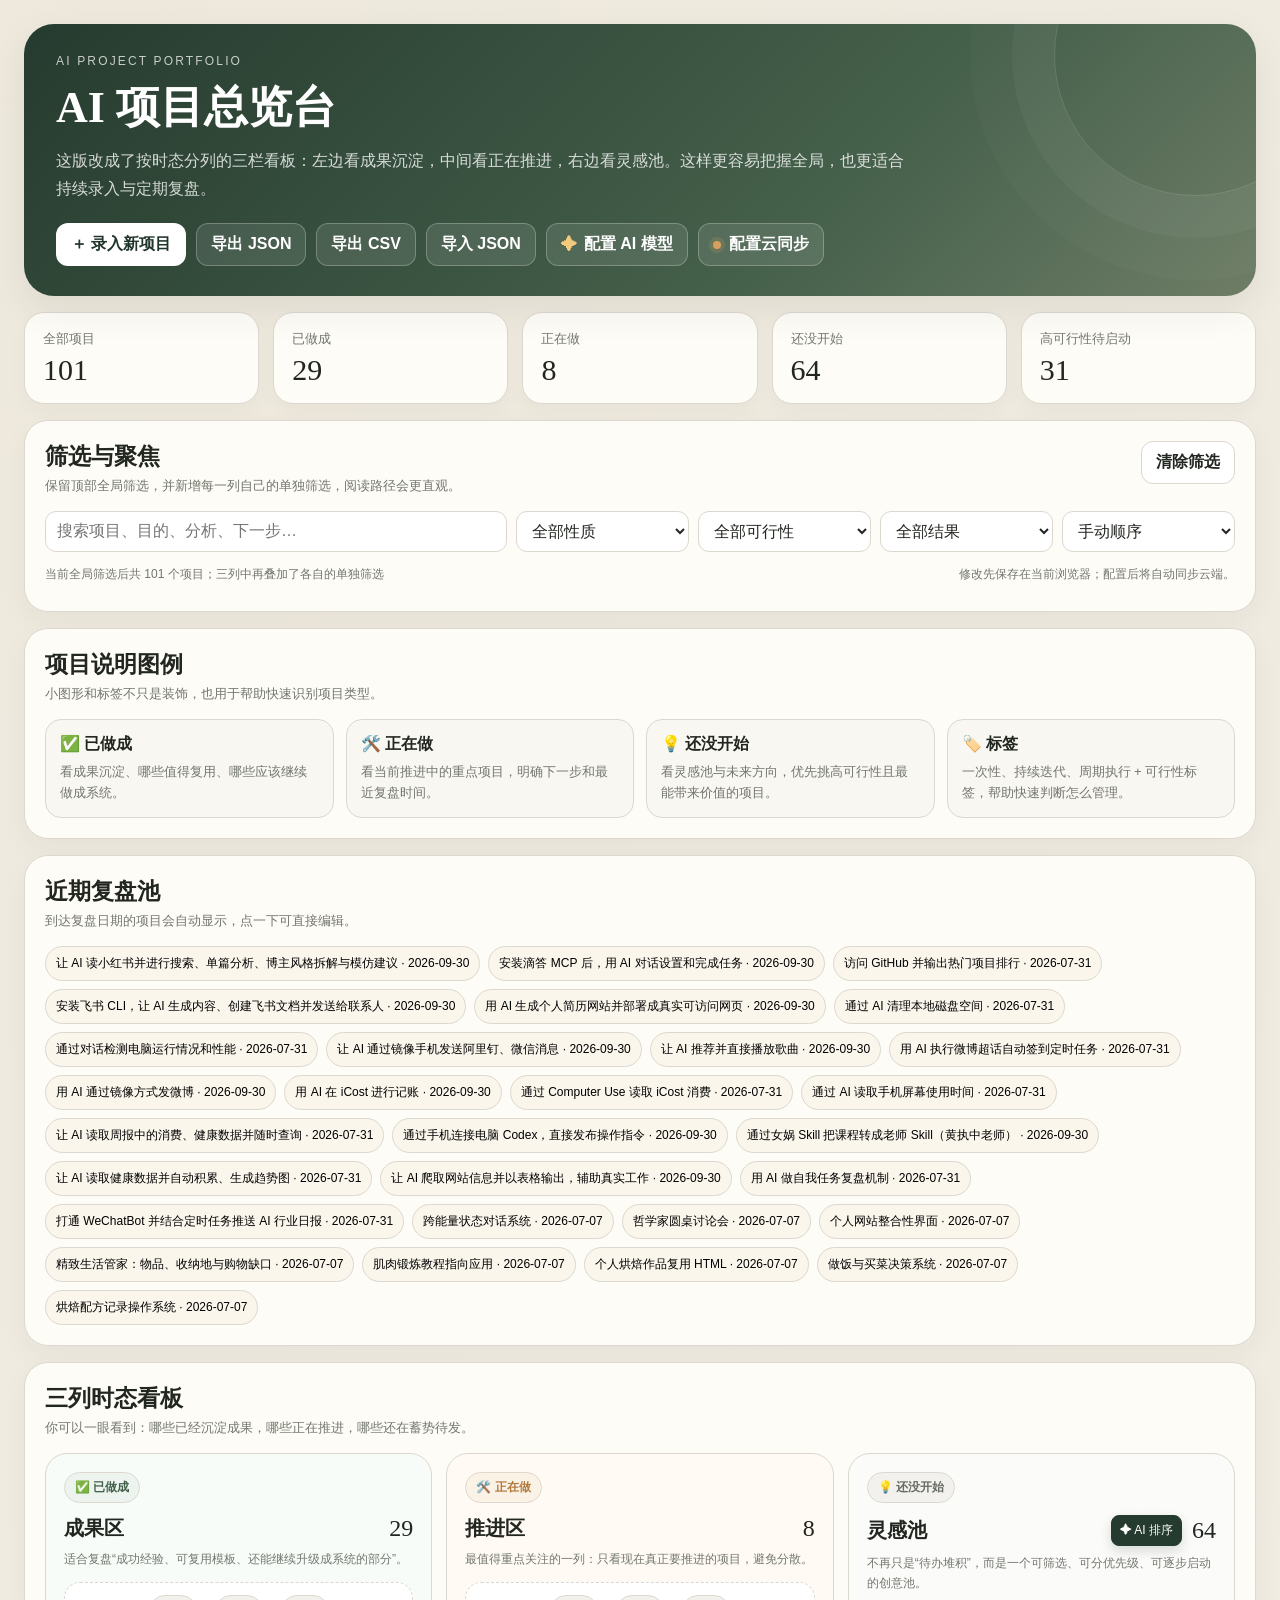
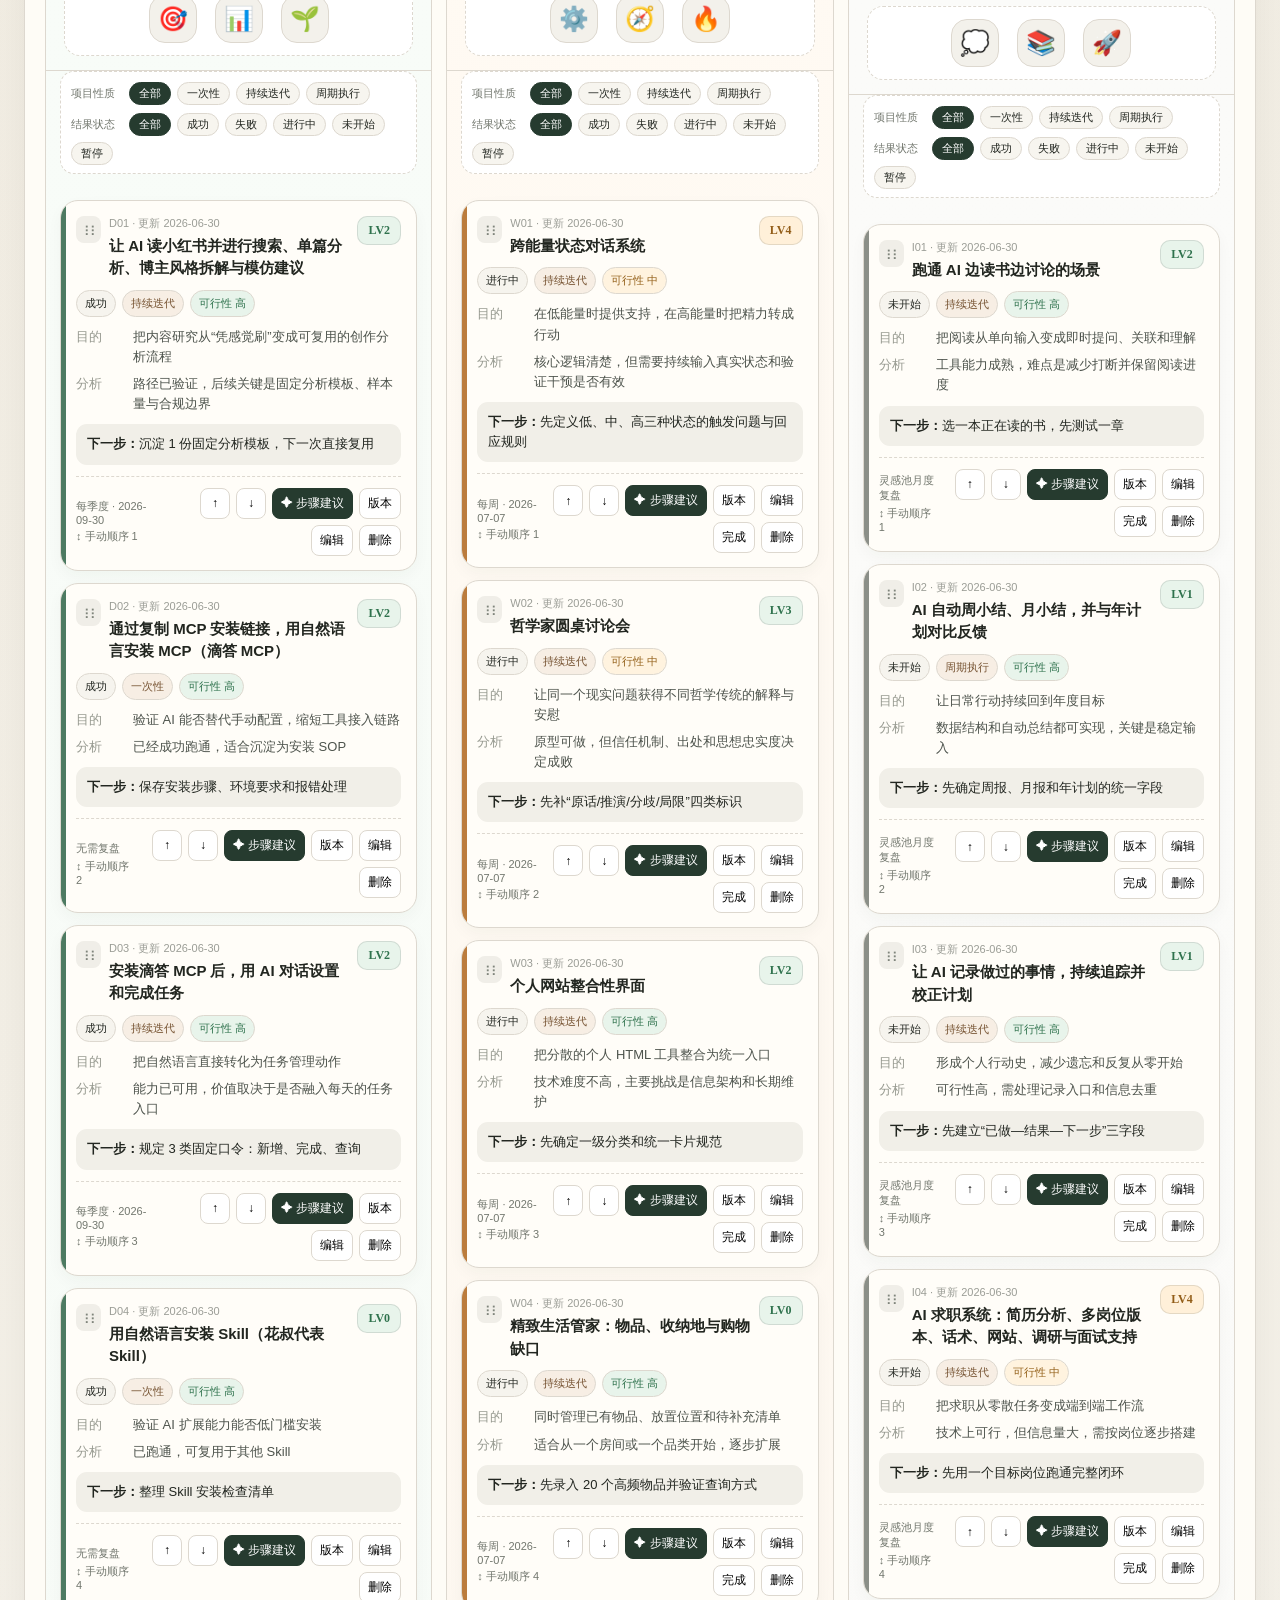
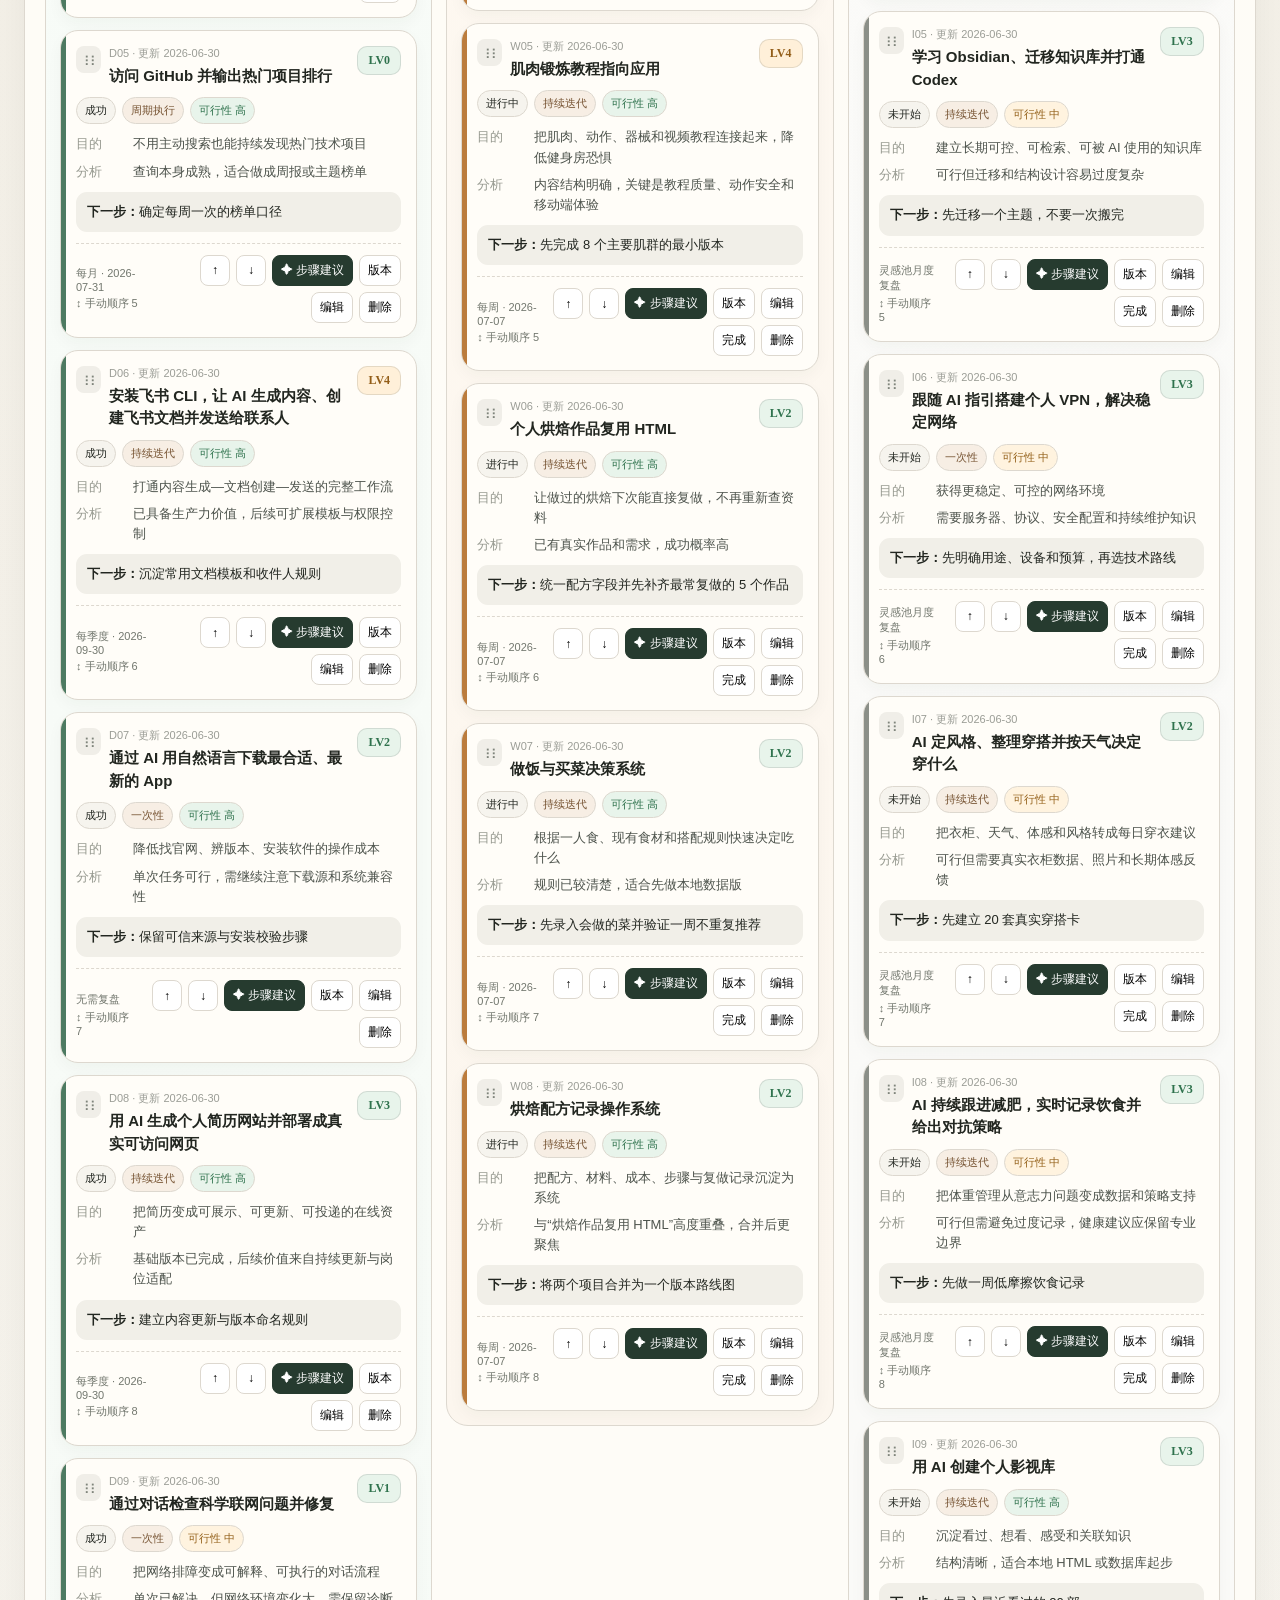
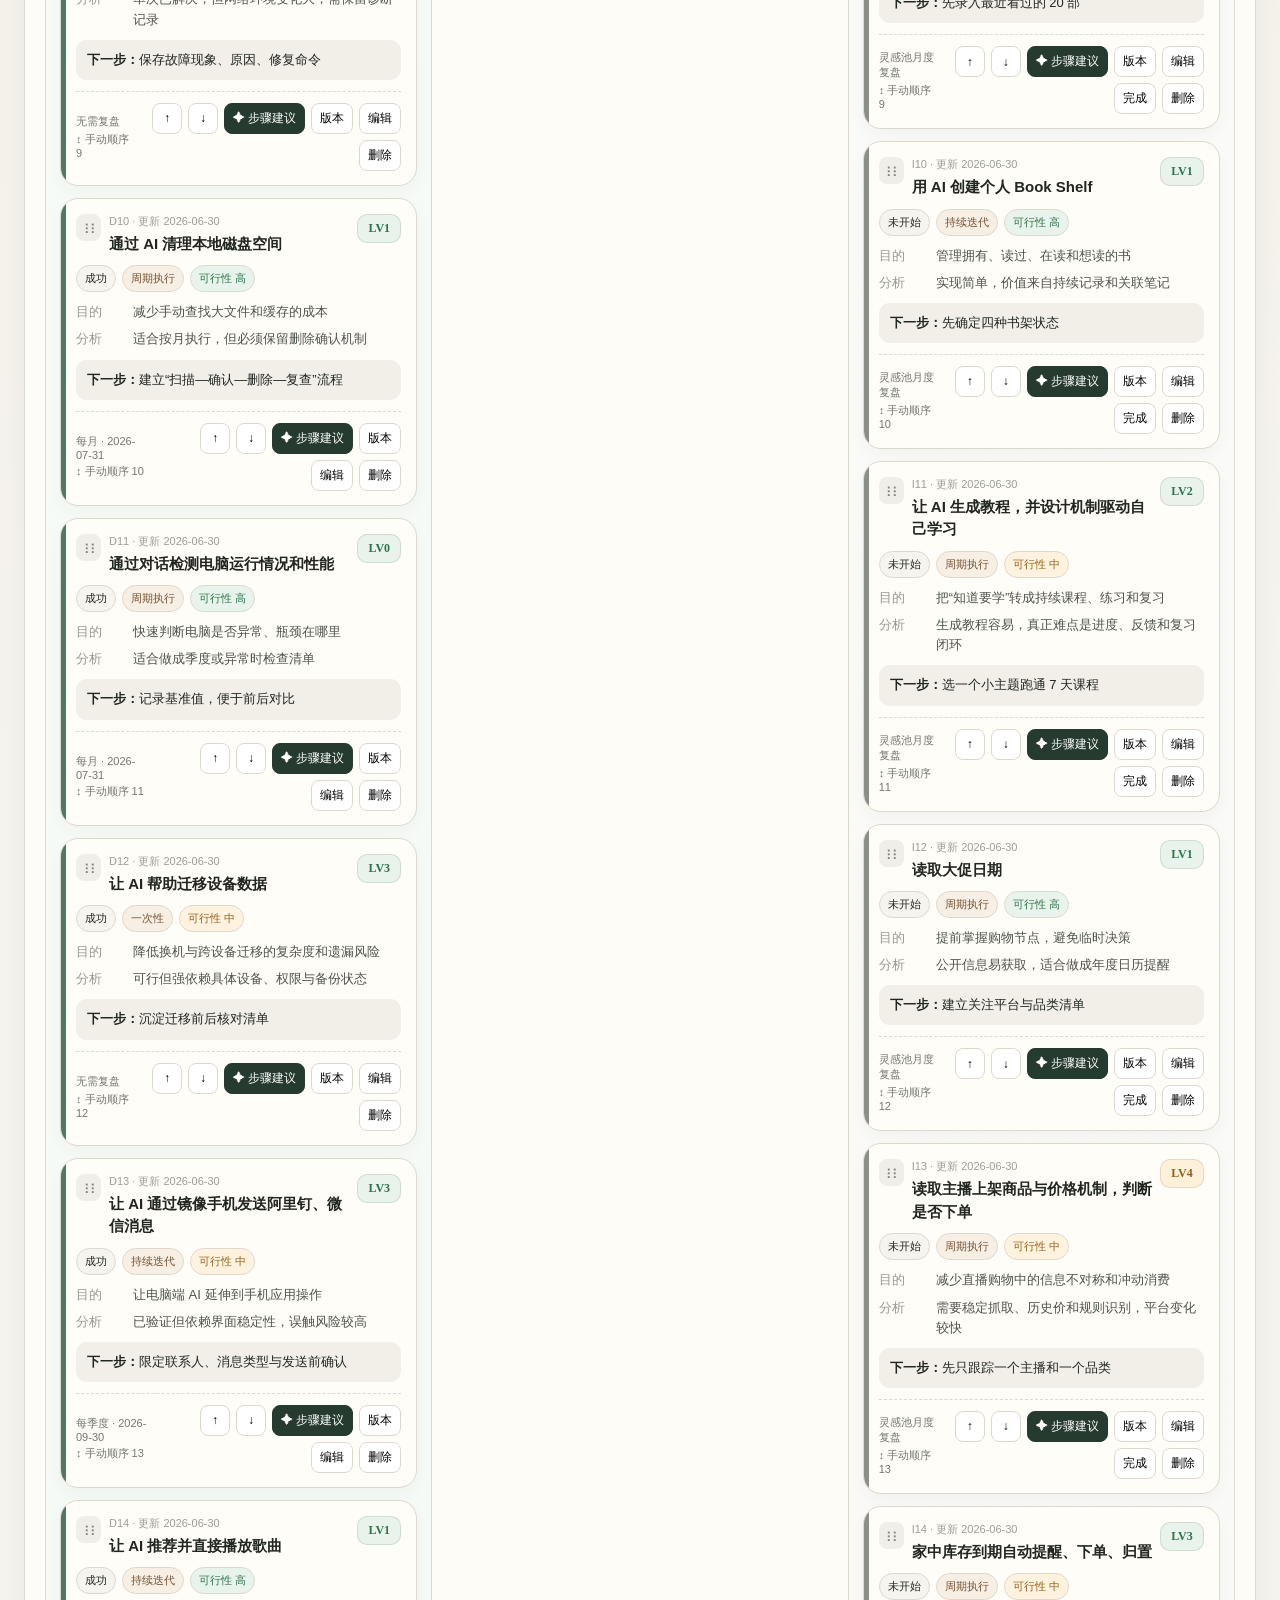
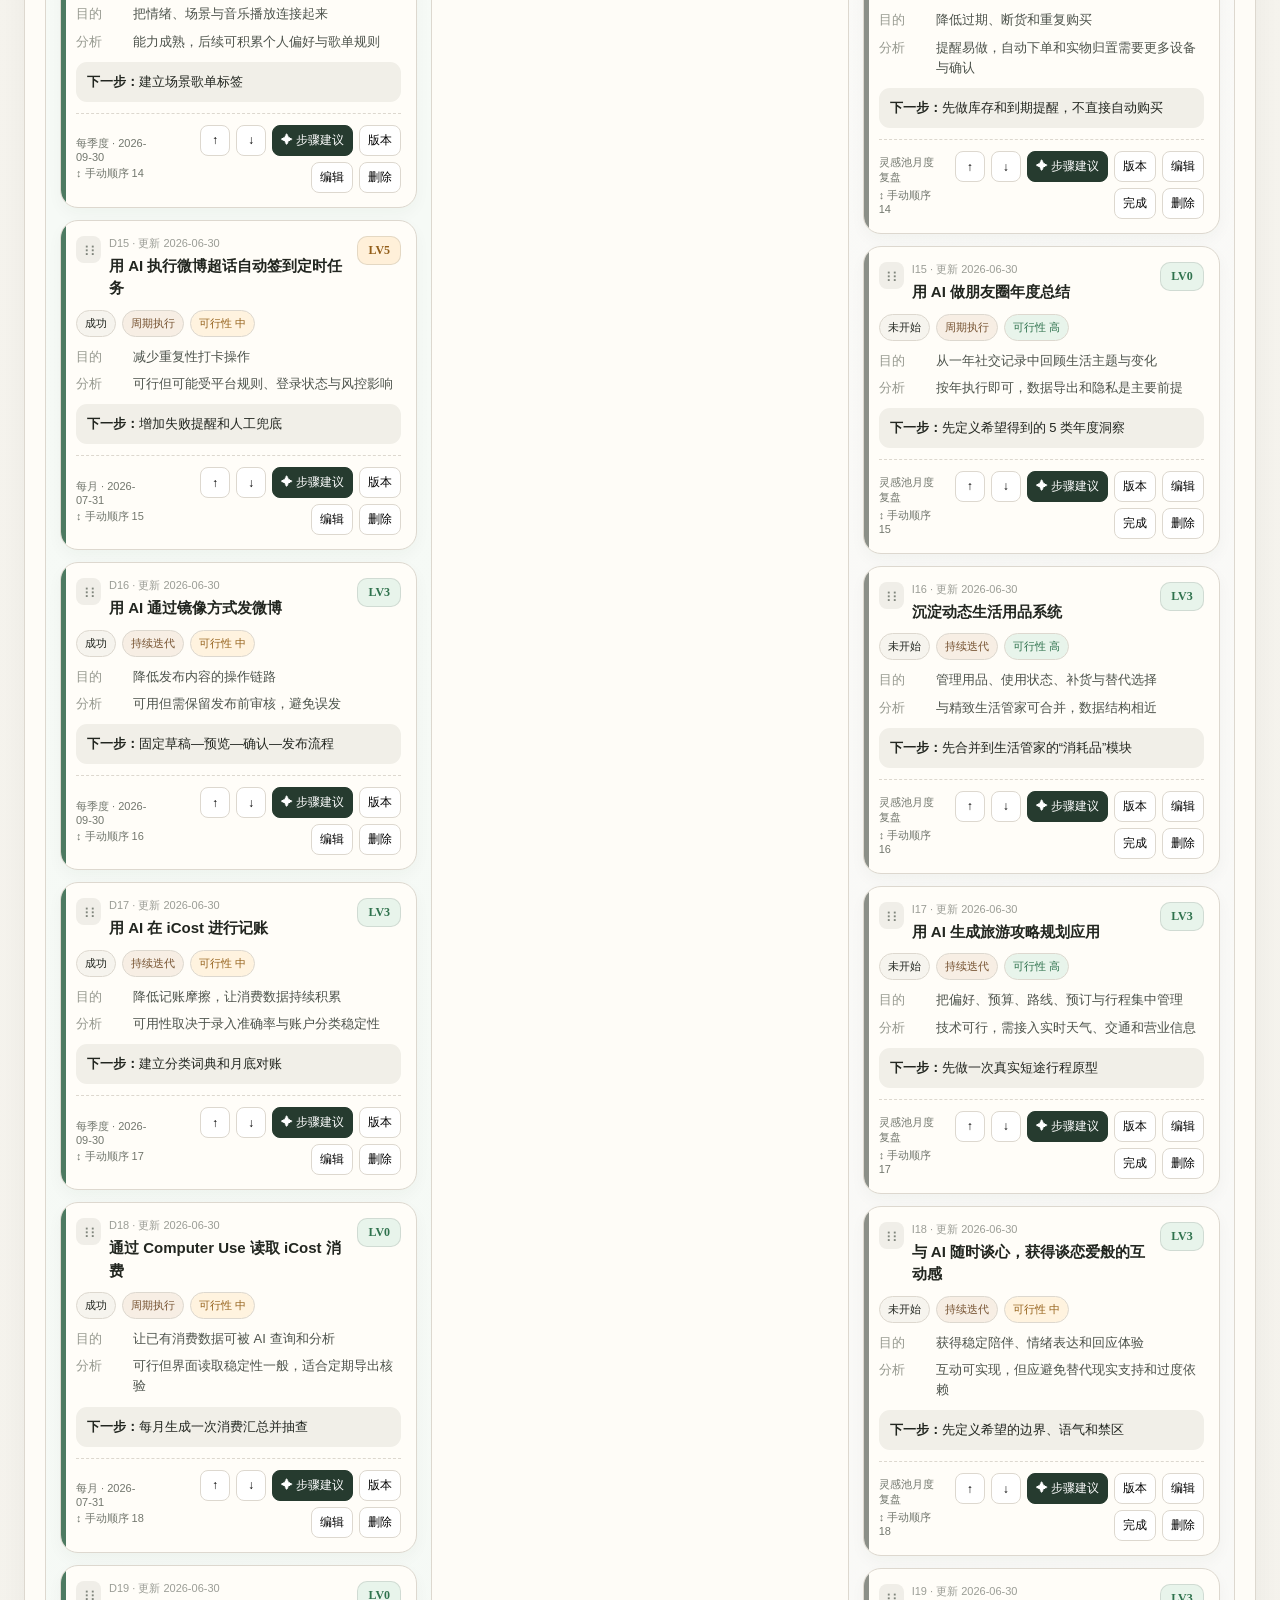
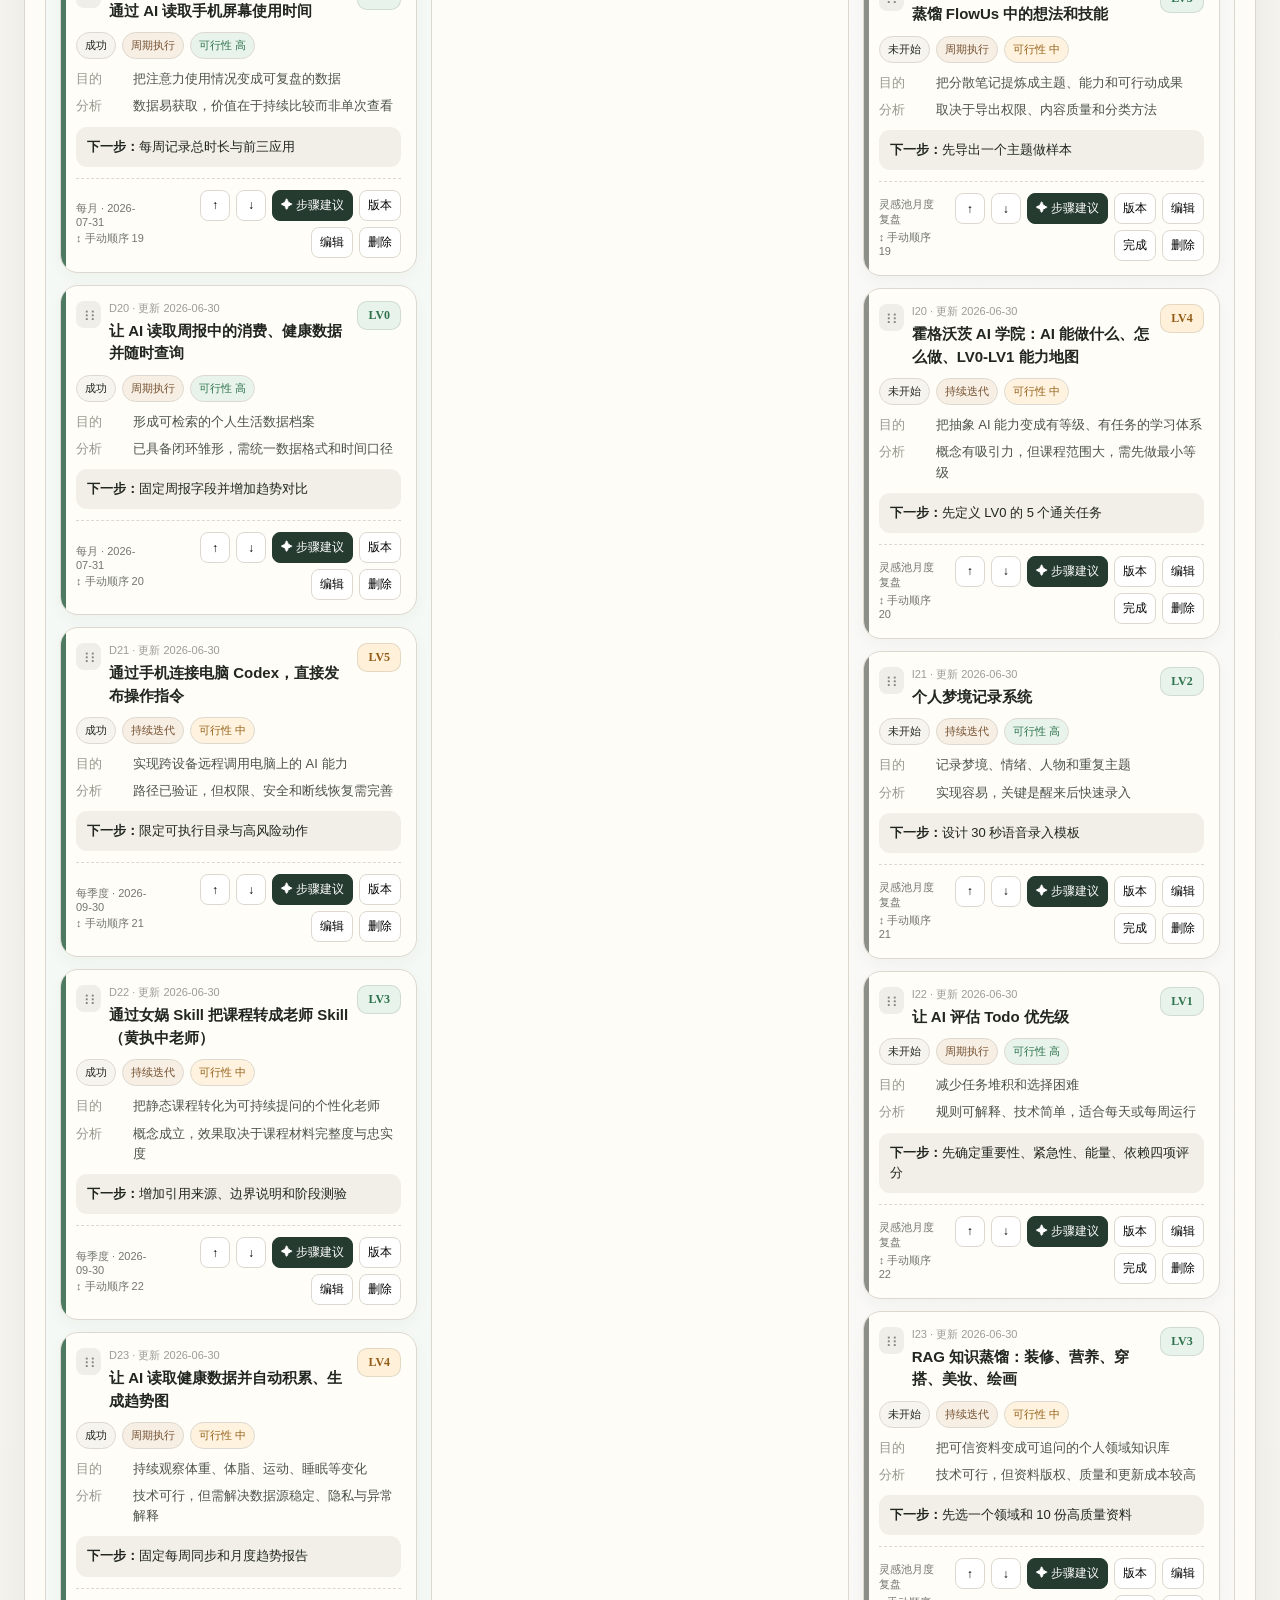
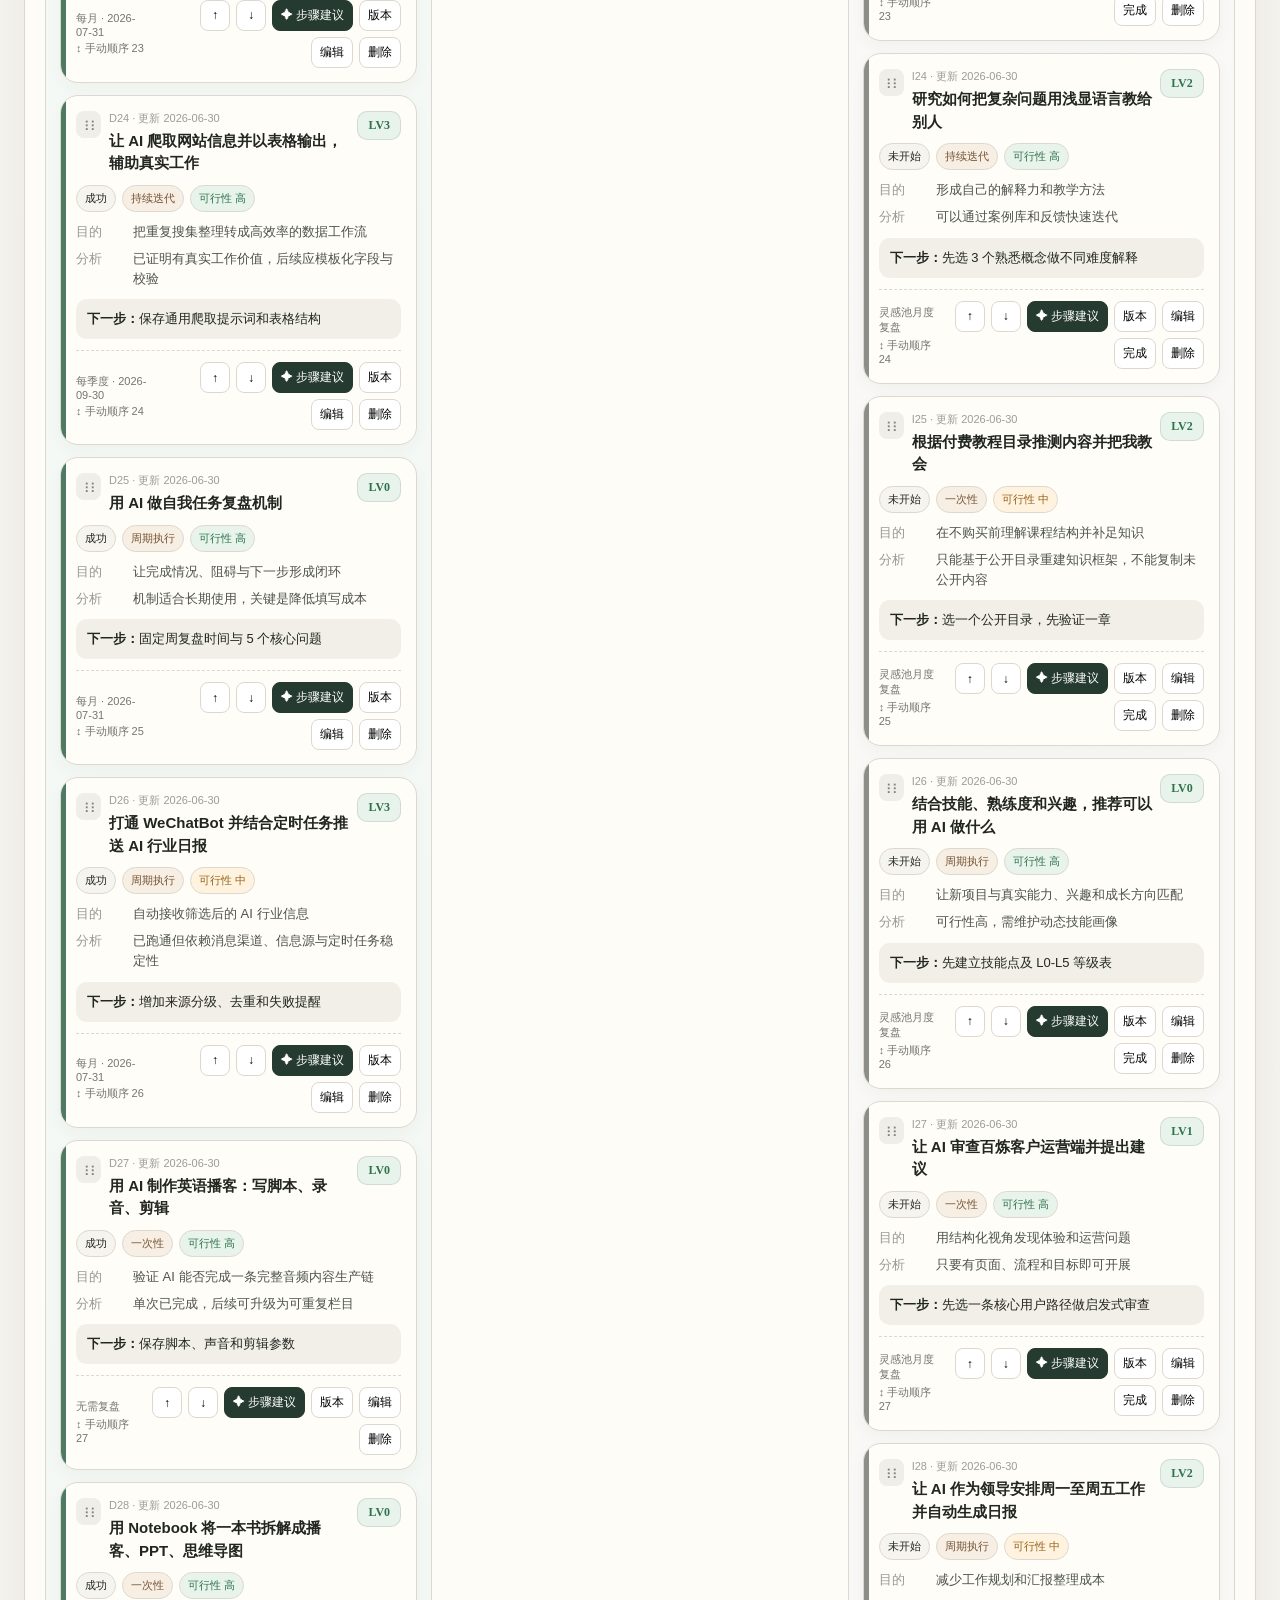
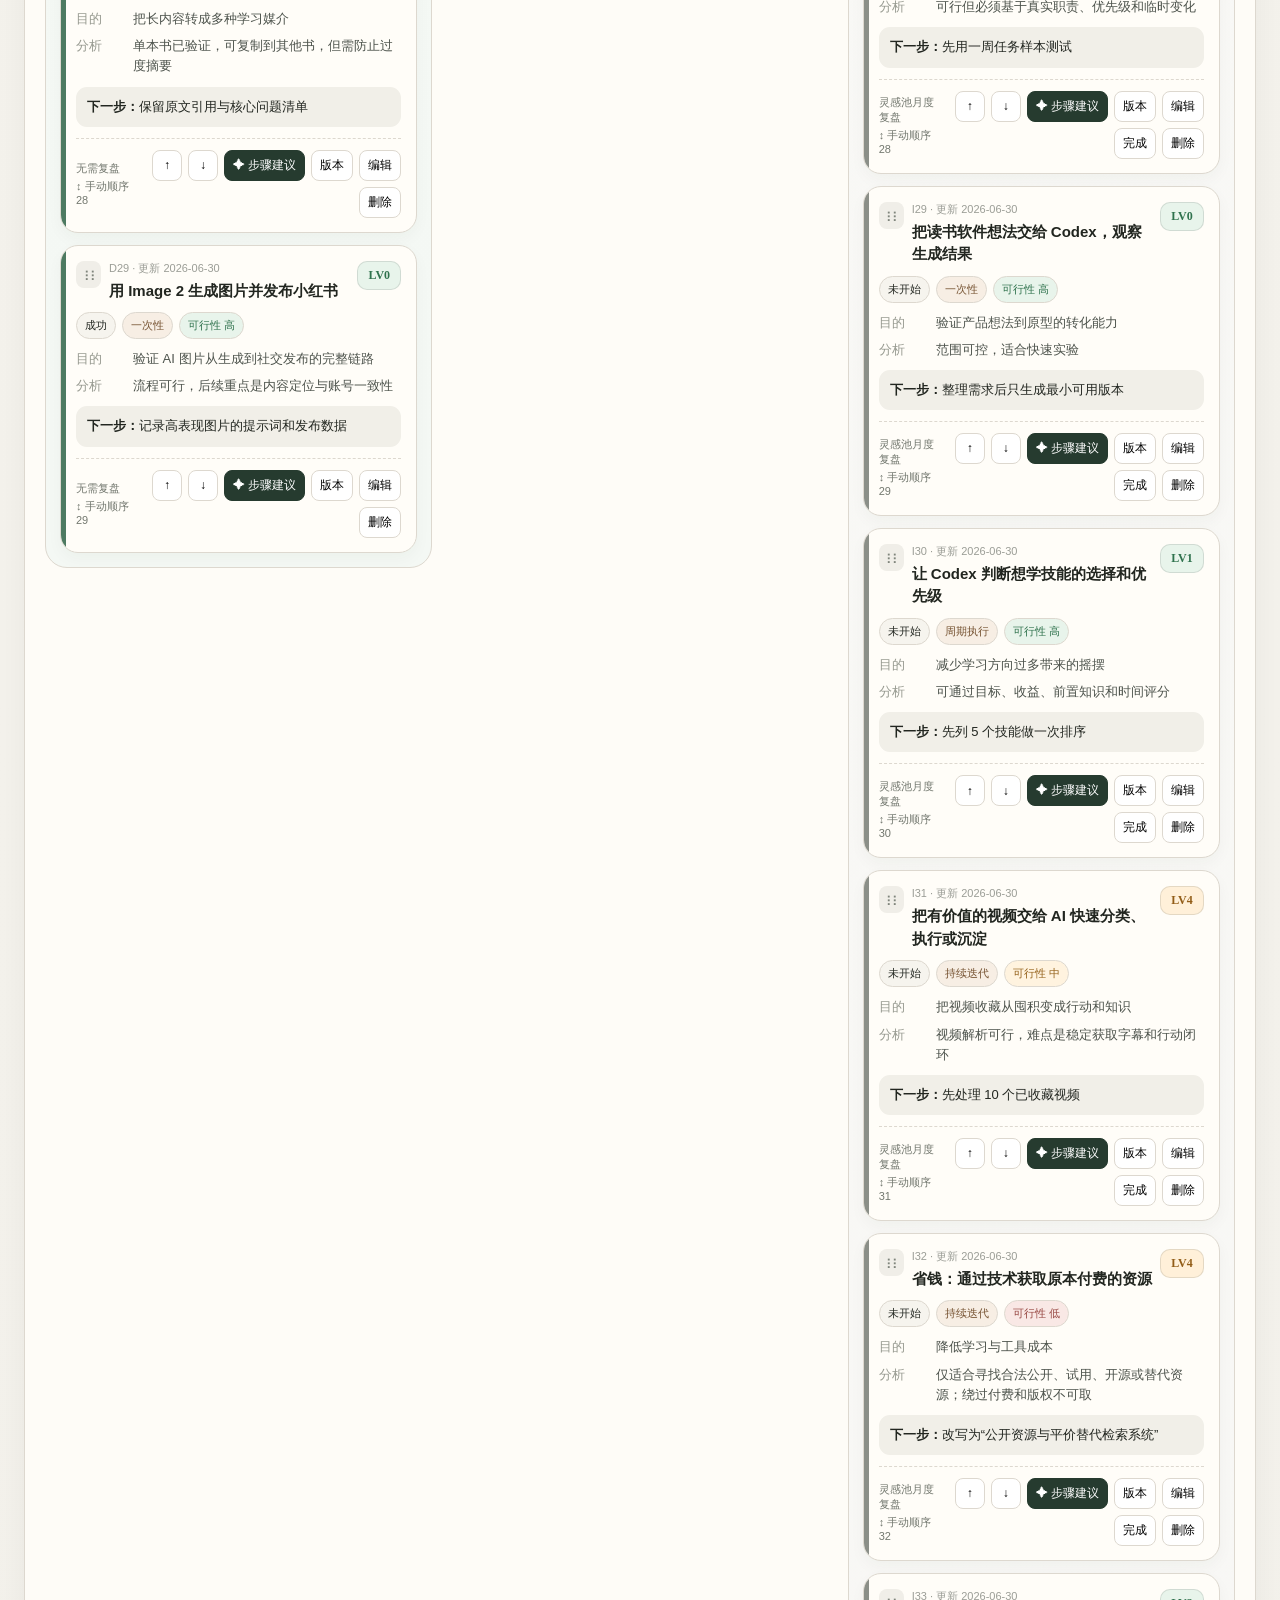
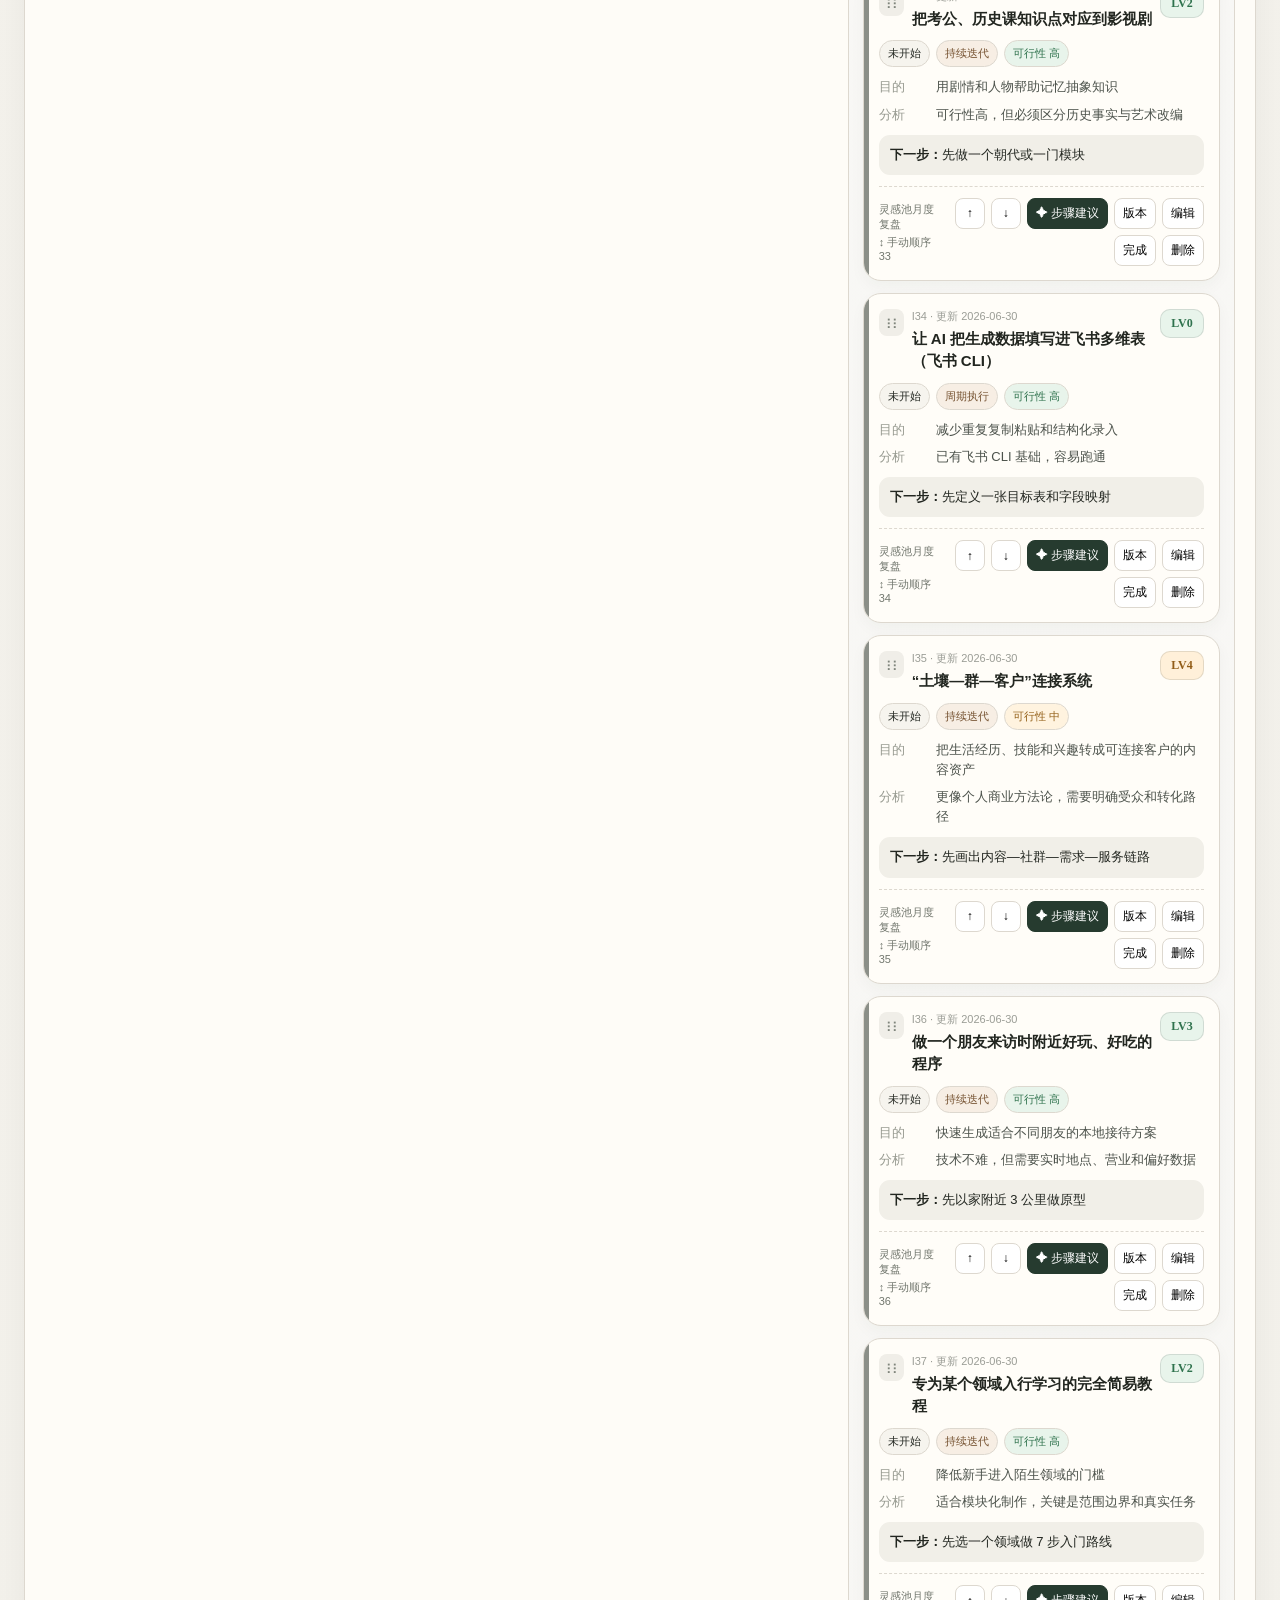
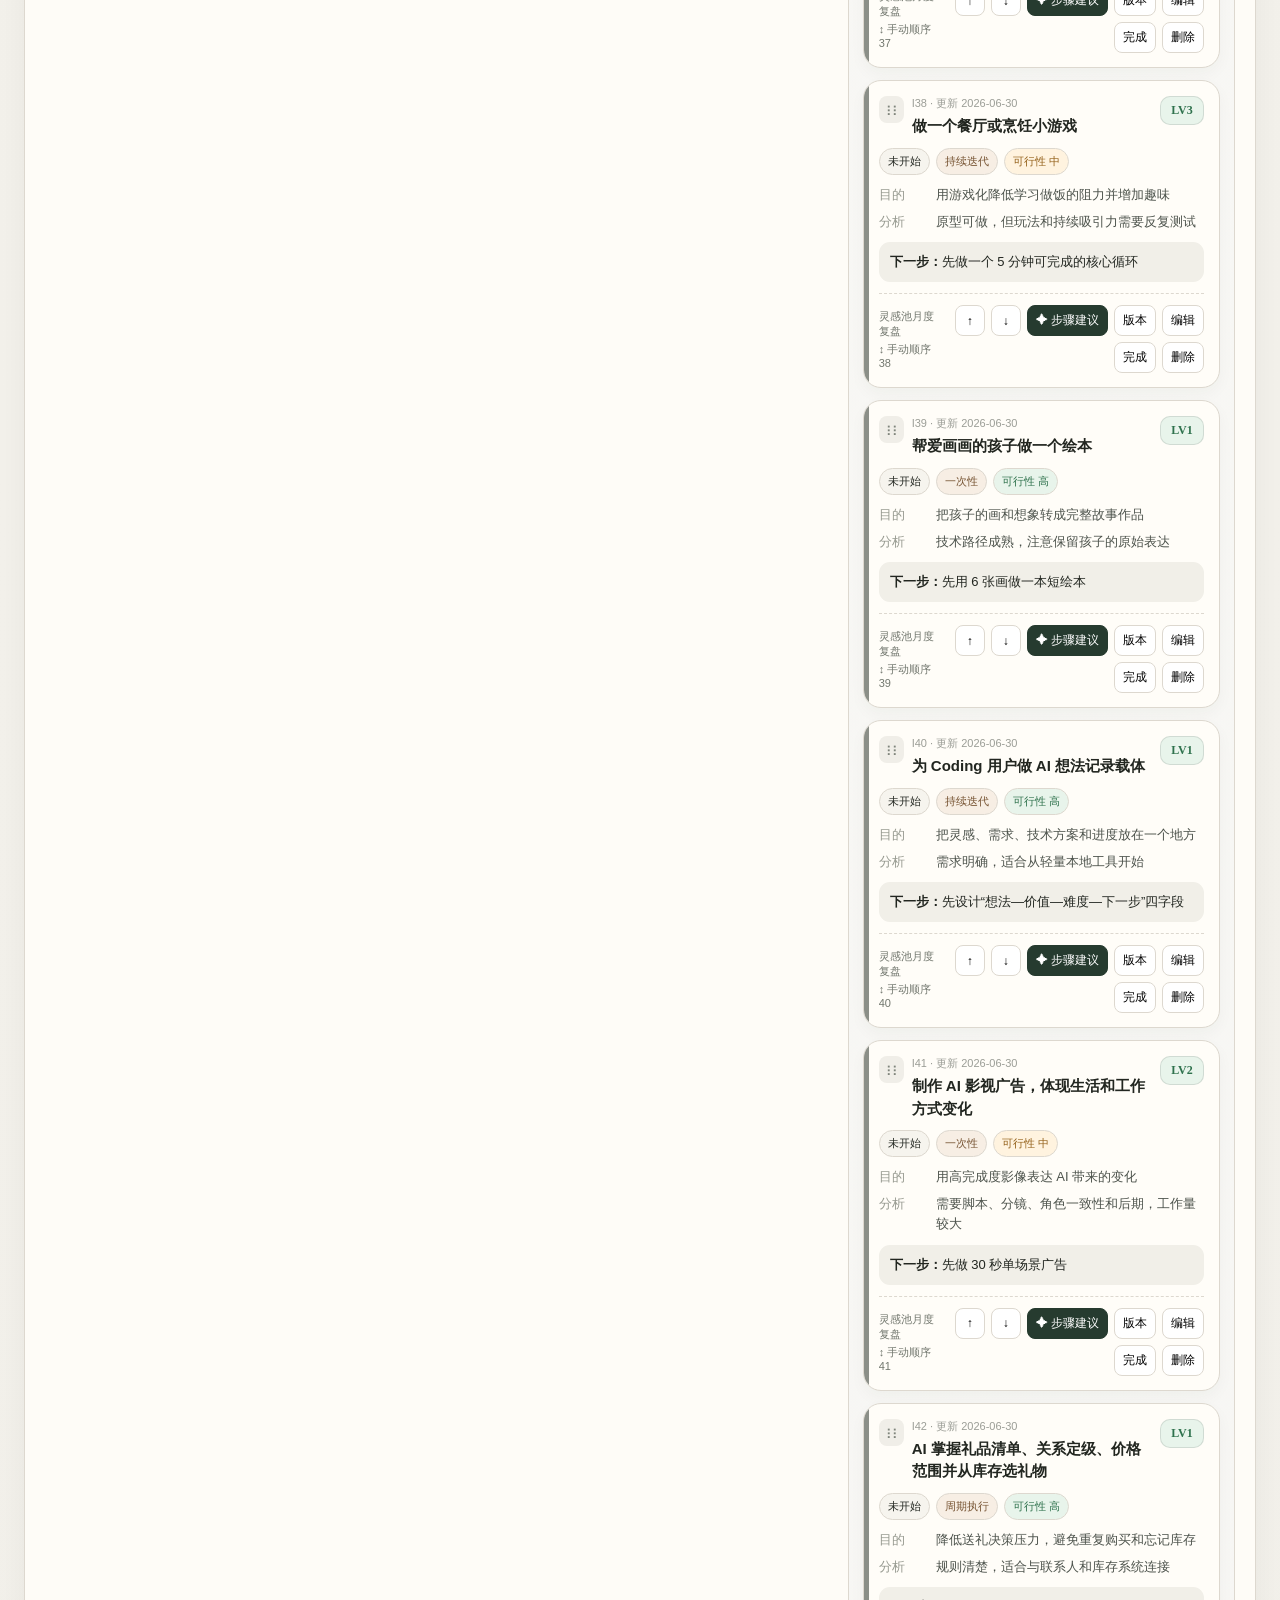
==== commit 068f84e1: "Add AI prioritization and project version tracking" ====
--- a/index.html
+++ b/index.html
@@ -135,6 +135,7 @@
   .panel{padding:16px}
 }
 </style>
+<link rel="stylesheet" href="./enhancements.css" />
 </head>
 <body>
 <div class="wrap">
@@ -147,6 +148,7 @@
       <button class="btn alt" id="jsonOut">导出 JSON</button>
       <button class="btn alt" id="csvOut">导出 CSV</button>
       <button class="btn alt" id="jsonIn">导入 JSON</button>
+      <button class="btn alt ai-config-btn" id="aiSettingsBtn"><span class="ai-spark">✦</span><span id="aiSettingsLabel">配置 AI 模型</span></button>
       <button class="btn alt sync-btn" id="cloudBtn" data-state="offline"><span class="sync-dot"></span><span id="cloudLabel">配置云同步</span></button>
       <input id="fileIn" type="file" accept=".json" hidden>
     </div>
@@ -191,7 +193,8 @@
         <option>暂停</option>
       </select>
       <select class="ctl" id="sortMode">
-        <option value="default">默认排序</option>
+        <option value="manual">手动顺序</option>
+        <option value="default">智能默认排序</option>
         <option value="feas">按可行性</option>
         <option value="updated">按更新时间</option>
       </select>
@@ -310,7 +313,7 @@
       <div class="col idea">
         <div class="col-top">
           <div class="col-tag">💡 还没开始</div>
-          <div class="col-title"><h3>灵感池</h3><div class="count" id="ideaCount">0</div></div>
+          <div class="col-title"><h3>灵感池</h3><div class="col-title-actions"><button class="mini ai-sort-btn" type="button" id="aiSortBtn">✦ AI 排序</button><div class="count" id="ideaCount">0</div></div></div>
           <div class="col-desc">不再只是“待办堆积”，而是一个可筛选、可分优先级、可逐步启动的创意池。</div>
           <div class="col-art">
             <div class="icon-bubble">💭</div>
@@ -375,6 +378,15 @@
           <option>高</option><option>中</option><option>低</option>
         </select>
       </div>
+      <div class="field difficulty-field"><label>AI 难度等级</label>
+        <div class="difficulty-control">
+          <select class="ctl" id="fdifficulty">
+            <option value="0">LV0</option><option value="1">LV1</option><option value="2">LV2</option><option value="3">LV3</option><option value="4">LV4</option><option value="5">LV5</option><option value="6">LV6</option><option value="7">LV7</option><option value="8">LV8</option><option value="9">LV9</option><option value="10">LV10</option>
+          </select>
+          <button class="mini" type="button" id="estimateDifficultyBtn">✦ AI 评估</button>
+        </div>
+        <div class="field-hint" id="difficultyHint">保存新项目后会自动评估；未配置 AI 时使用本地规则初评。</div>
+      </div>
       <div class="field full"><label>目的</label><textarea class="ctl" id="fpurpose"></textarea></div>
       <div class="field full"><label>可能性分析</label><textarea class="ctl" id="fanalysis"></textarea></div>
       <div class="field full"><label>下一步</label><textarea class="ctl" id="fnext"></textarea></div>
@@ -390,6 +402,59 @@
       <button class="btn">保存</button>
     </div>
   </form>
+</dialog>
+
+<dialog id="aiSettingsDlg">
+  <form class="modal" id="aiSettingsForm">
+    <div class="modalTop">
+      <div><div class="modal-kicker">AI WORKBENCH</div><h2>AI 模型设置</h2></div>
+      <button type="button" class="close" id="closeAiSettingsDlg">×</button>
+    </div>
+    <div class="ai-privacy-note"><strong>密钥只保存在当前浏览器。</strong>它不会写入 GitHub 或同步到 Supabase。静态网页会在需要时直接调用你配置的模型，请只在自己的设备上使用。</div>
+    <div class="formgrid">
+      <div class="field full"><label>API 地址（OpenAI-compatible）</label><input class="ctl" id="aiEndpoint" type="url" placeholder="https://api.deepseek.com/v1" required /></div>
+      <div class="field"><label>模型名称</label><input class="ctl" id="aiModel" placeholder="deepseek-chat" required /></div>
+      <div class="field"><label>API Key</label><input class="ctl" id="aiApiKey" type="password" placeholder="sk-..." required autocomplete="off" /></div>
+    </div>
+    <div class="sync-message" id="aiSettingsMessage"></div>
+    <div class="cloud-actions">
+      <button type="button" class="btn ghost" id="disconnectAi">清除 AI 配置</button>
+      <button type="button" class="btn ghost" id="testAiBtn">测试连接</button>
+      <button type="submit" class="btn">保存 AI 配置</button>
+    </div>
+  </form>
+</dialog>
+
+<dialog id="adviceDlg">
+  <div class="modal advice-modal">
+    <div class="modalTop">
+      <div><div class="modal-kicker">NEXT ACTION MAP</div><h2 id="adviceTitle">操作步骤建议</h2></div>
+      <button type="button" class="close" id="closeAdviceDlg">×</button>
+    </div>
+    <div class="advice-project" id="adviceProject"></div>
+    <div class="advice-content" id="adviceContent"></div>
+    <div class="cloud-actions">
+      <button type="button" class="btn ghost" id="copyAdviceBtn">复制建议</button>
+      <button type="button" class="btn" id="refreshAdviceBtn">✦ 重新生成</button>
+    </div>
+  </div>
+</dialog>
+
+<dialog id="versionsDlg">
+  <div class="modal versions-modal">
+    <div class="modalTop">
+      <div><div class="modal-kicker">BUILD JOURNAL</div><h2 id="versionsTitle">版本记录</h2></div>
+      <button type="button" class="close" id="closeVersionsDlg">×</button>
+    </div>
+    <div class="version-composer">
+      <div class="field"><label>实现日期</label><input class="ctl" id="versionDate" type="date" /></div>
+      <div class="field full"><label>这个版本实现了什么</label><textarea class="ctl" id="versionDescription" placeholder="记录功能变化、解决的问题、下一步想法…"></textarea></div>
+      <div class="field full"><label>图片（最多 3 张，页面会自动压缩）</label><input class="ctl file-ctl" id="versionImages" type="file" accept="image/*" multiple /></div>
+      <div class="image-preview" id="versionImagePreview"></div>
+      <button type="button" class="btn" id="saveVersionBtn">保存版本记录</button>
+    </div>
+    <div class="version-timeline" id="versionTimeline"></div>
+  </div>
 </dialog>
 
 <dialog id="cloudDlg">
@@ -686,6 +751,7 @@
 $("#form").addEventListener("submit", e => {
   e.preventDefault();
   const oldId = $("#fid").value;
+  const previous = data.find(x=>x.id===oldId);
   const obj = {
     id: oldId || nextId(),
     name: $("#fname").value.trim(),
@@ -699,7 +765,12 @@
     reviewCycle: $("#fcycle").value,
     nextReview: $("#freview").value,
     updatedAt: today(),
-    tags: []
+    tags: previous?.tags || [],
+    difficulty: Number($("#fdifficulty").value || previous?.difficulty || 0),
+    difficultyReason: globalThis.ProjectEnhancements?.difficultyReasonForSave(previous) ?? previous?.difficultyReason ?? "",
+    aiAdvice: previous?.aiAdvice || null,
+    versions: Array.isArray(previous?.versions) ? previous.versions : [],
+    order: previous?.status === $("#fstatus").value ? previous?.order : null
   };
   if(!obj.name) return;
   const i = data.findIndex(x=>x.id===obj.id);
@@ -708,6 +779,7 @@
   save();
   closeForm();
   render();
+  globalThis.ProjectEnhancements?.afterProjectSaved(obj.id, {isNew:!previous});
 });
 
 ["q","natureFilter","feasFilter","resultFilter","sortMode"].forEach(id=>{
@@ -881,5 +953,6 @@
   setSyncState("offline");
 }
 </script>
+<script src="./enhancements.js"></script>
 </body>
 </html>
--- a/enhancements.css
+++ b/enhancements.css
@@ -0,0 +1,80 @@
+.col-title-actions{display:flex;align-items:center;gap:10px}
+.ai-sort-btn{color:#fff;background:#263b2f;border-color:#263b2f;box-shadow:0 5px 12px rgba(38,59,47,.16)}
+.ai-sort-btn[disabled]{opacity:.55;cursor:wait}
+.ai-config-btn{display:inline-flex;align-items:center;gap:7px}
+.ai-spark{color:#f2cb7c;font-size:16px;line-height:1}
+
+.card{transition:transform .18s ease,box-shadow .18s ease,border-color .18s ease;overflow:hidden}
+.card:hover{transform:translateY(-2px);box-shadow:0 12px 26px rgba(40,43,37,.09)}
+.card.dragging{opacity:.42;transform:scale(.985);box-shadow:none}
+.card.drop-before{box-shadow:0 -4px 0 #263b2f,0 12px 26px rgba(40,43,37,.09)}
+.card.drop-after{box-shadow:0 4px 0 #263b2f,0 12px 26px rgba(40,43,37,.09)}
+.card-topline{display:flex;align-items:flex-start;gap:8px;margin-bottom:5px}
+.drag-handle{border:0;background:#f0eee8;color:#7f847b;border-radius:8px;width:25px;height:27px;padding:0;line-height:1;cursor:grab;flex:0 0 auto;font-size:15px;letter-spacing:-2px}
+.drag-handle:active{cursor:grabbing}
+.drag-handle[disabled]{cursor:not-allowed;opacity:.38}
+.card-heading{min-width:0;flex:1}
+.card-heading .code{margin-bottom:4px}
+.difficulty-badge{flex:0 0 auto;min-width:44px;text-align:center;padding:6px 8px;border-radius:10px;border:1px solid rgba(36,43,36,.12);font:700 12px Georgia,"Songti SC",serif;background:#ede9dc;color:#31372f}
+.difficulty-badge[data-band="easy"]{background:#e8f4eb;color:#2f724d}
+.difficulty-badge[data-band="medium"]{background:#fff0d9;color:#925d18}
+.difficulty-badge[data-band="hard"]{background:#f6e2dc;color:#9b4737}
+.difficulty-reason{margin:-3px 0 9px 33px;color:var(--muted);font-size:11px;line-height:1.5}
+.version-peek{display:flex;align-items:center;gap:8px;margin-top:10px;padding:8px;border:1px solid var(--line);border-radius:12px;background:#fff}
+.version-peek img{width:48px;height:38px;object-fit:cover;border-radius:8px;background:#eee}
+.version-peek span{font-size:11px;color:var(--muted);line-height:1.45}
+.card-actions{display:flex;gap:6px;flex-wrap:wrap;justify-content:flex-end}
+.mini.icon-mini{min-width:30px;padding:6px 7px}
+.mini.ai-mini{background:#263b2f;color:#fff;border-color:#263b2f}
+.drag-note{display:inline-flex;gap:6px;align-items:center;color:var(--muted);font-size:11px}
+
+.difficulty-field{grid-column:1/-1}
+.difficulty-control{display:grid;grid-template-columns:120px auto;gap:8px;align-items:center}
+.field-hint{color:var(--muted);font-size:11px;line-height:1.55;margin-top:5px}
+.modal-kicker{font-size:10px;letter-spacing:.17em;color:var(--muted);margin-bottom:4px}
+.ai-privacy-note{padding:13px 14px;background:#f2efe7;border:1px solid var(--line);border-radius:14px;color:var(--muted);font-size:12px;line-height:1.65;margin-bottom:16px}
+.ai-privacy-note strong{color:var(--ink)}
+
+.advice-modal{width:min(780px,calc(100vw - 30px))}
+.advice-project{padding:12px 14px;border-radius:14px;background:#263b2f;color:#fff;font-weight:700;margin-bottom:12px}
+.advice-content{min-height:220px;white-space:pre-wrap;padding:18px;border:1px solid var(--line);border-radius:16px;background:#fbf9f4;line-height:1.8;font-size:14px}
+.advice-content.loading{display:flex;align-items:center;justify-content:center;color:var(--muted)}
+.advice-content.loading:after{content:"";width:18px;height:18px;border:2px solid #d8d5cc;border-top-color:#43614b;border-radius:50%;margin-left:10px;animation:spin .8s linear infinite}
+@keyframes spin{to{transform:rotate(360deg)}}
+
+.versions-modal{width:min(900px,calc(100vw - 30px));max-height:min(860px,calc(100vh - 32px));overflow:auto}
+.version-composer{display:grid;grid-template-columns:180px 1fr;gap:12px;padding:16px;border:1px solid var(--line);border-radius:18px;background:#f7f4ed;margin-bottom:18px}
+.version-composer .full{grid-column:1/-1}
+.version-composer textarea{min-height:86px}
+.file-ctl{padding:8px;background:#fff}
+.image-preview{grid-column:1/-1;display:flex;gap:8px;flex-wrap:wrap}
+.image-preview:empty{display:none}
+.image-preview img{width:96px;height:72px;object-fit:cover;border-radius:12px;border:1px solid var(--line);background:#fff}
+.version-timeline{display:grid;gap:12px}
+.version-empty{text-align:center;padding:34px 16px;border:1px dashed var(--line);border-radius:16px;color:var(--muted)}
+.version-entry{display:grid;grid-template-columns:110px 1fr;gap:14px;padding:16px;border:1px solid var(--line);border-radius:17px;background:#fffdf8;position:relative}
+.version-date{font:700 15px Georgia,"Songti SC",serif;color:#43614b}
+.version-text{white-space:pre-wrap;line-height:1.7;font-size:13px;padding-right:36px}
+.version-gallery{display:grid;grid-template-columns:repeat(3,minmax(0,1fr));gap:8px;margin-top:10px}
+.version-gallery a{display:block;border-radius:12px;overflow:hidden;background:#eee;aspect-ratio:4/3}
+.version-gallery img{width:100%;height:100%;object-fit:cover;display:block;transition:transform .2s ease}
+.version-gallery a:hover img{transform:scale(1.03)}
+.delete-version{position:absolute;right:12px;top:12px;border:1px solid var(--line);background:#fff;border-radius:8px;padding:5px 7px;color:#9b4737}
+
+.toast-stack{position:fixed;right:22px;bottom:22px;z-index:9999;display:grid;gap:8px;pointer-events:none}
+.app-toast{max-width:360px;padding:12px 14px;border-radius:13px;background:#263b2f;color:#fff;box-shadow:0 14px 34px rgba(20,25,20,.2);font-size:13px;line-height:1.55;animation:toast-in .22s ease both}
+.app-toast.error{background:#8d3f35}
+@keyframes toast-in{from{opacity:0;transform:translateY(10px)}to{opacity:1;transform:none}}
+
+@media(max-width:620px){
+  .col-title{align-items:flex-start}
+  .col-title-actions{align-items:flex-start}
+  .ai-sort-btn{font-size:11px;padding:6px 8px}
+  .difficulty-control{grid-template-columns:1fr}
+  .version-composer{grid-template-columns:1fr}
+  .version-composer .full,.image-preview{grid-column:auto}
+  .version-entry{grid-template-columns:1fr}
+  .version-gallery{grid-template-columns:repeat(2,minmax(0,1fr))}
+  .toast-stack{left:12px;right:12px;bottom:12px}
+  .app-toast{max-width:none}
+}
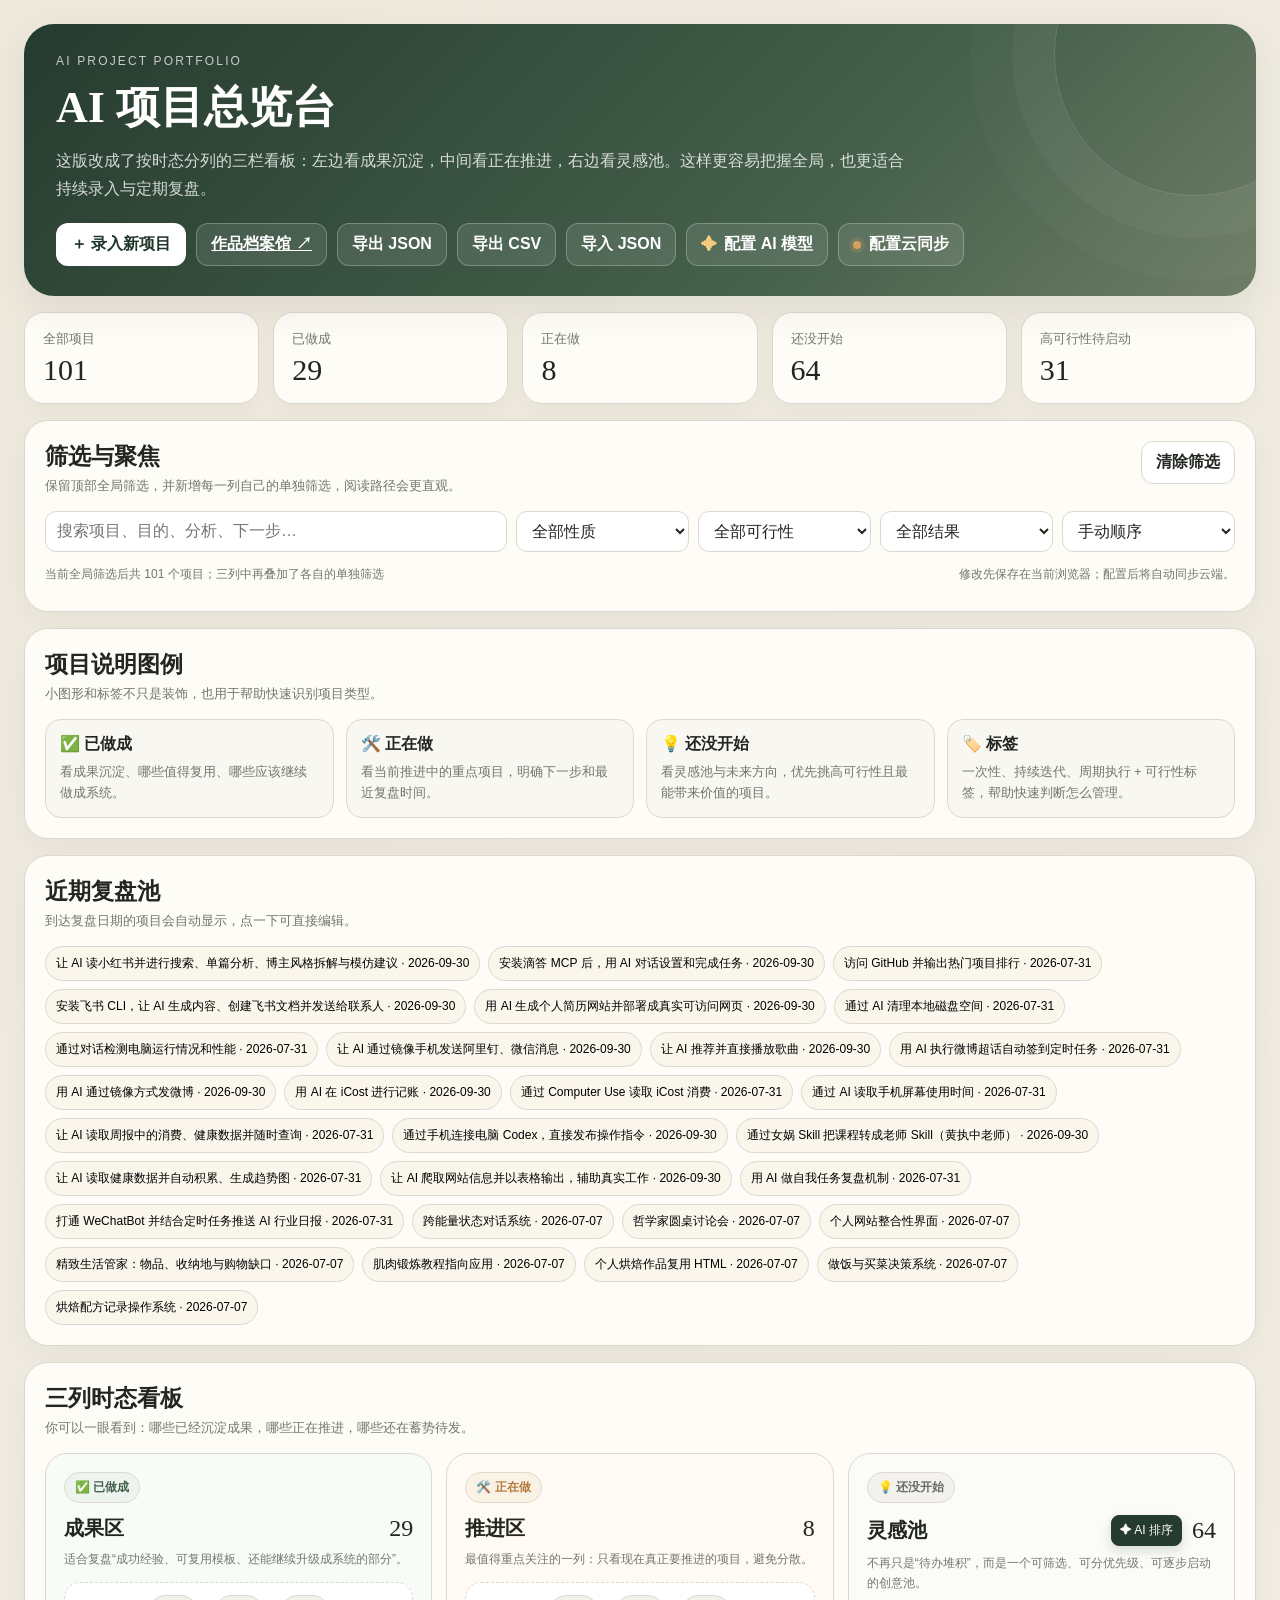
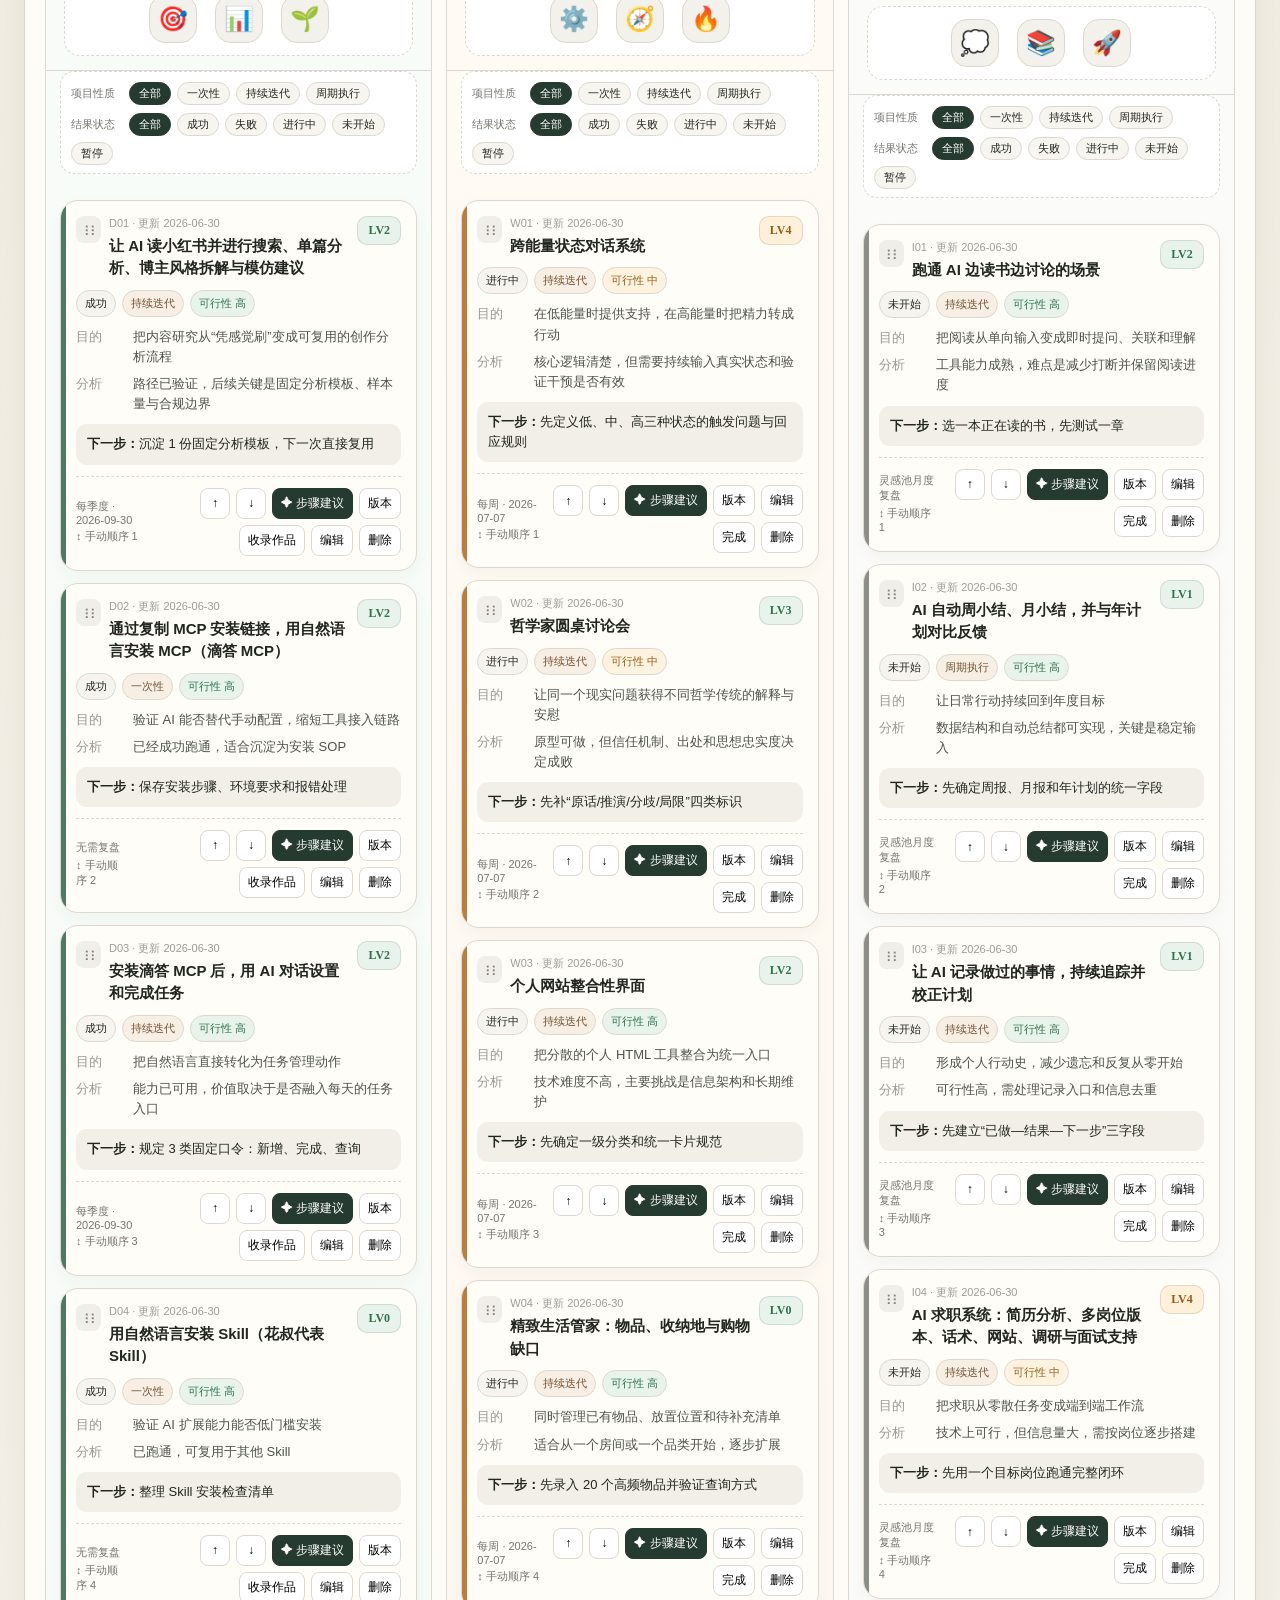
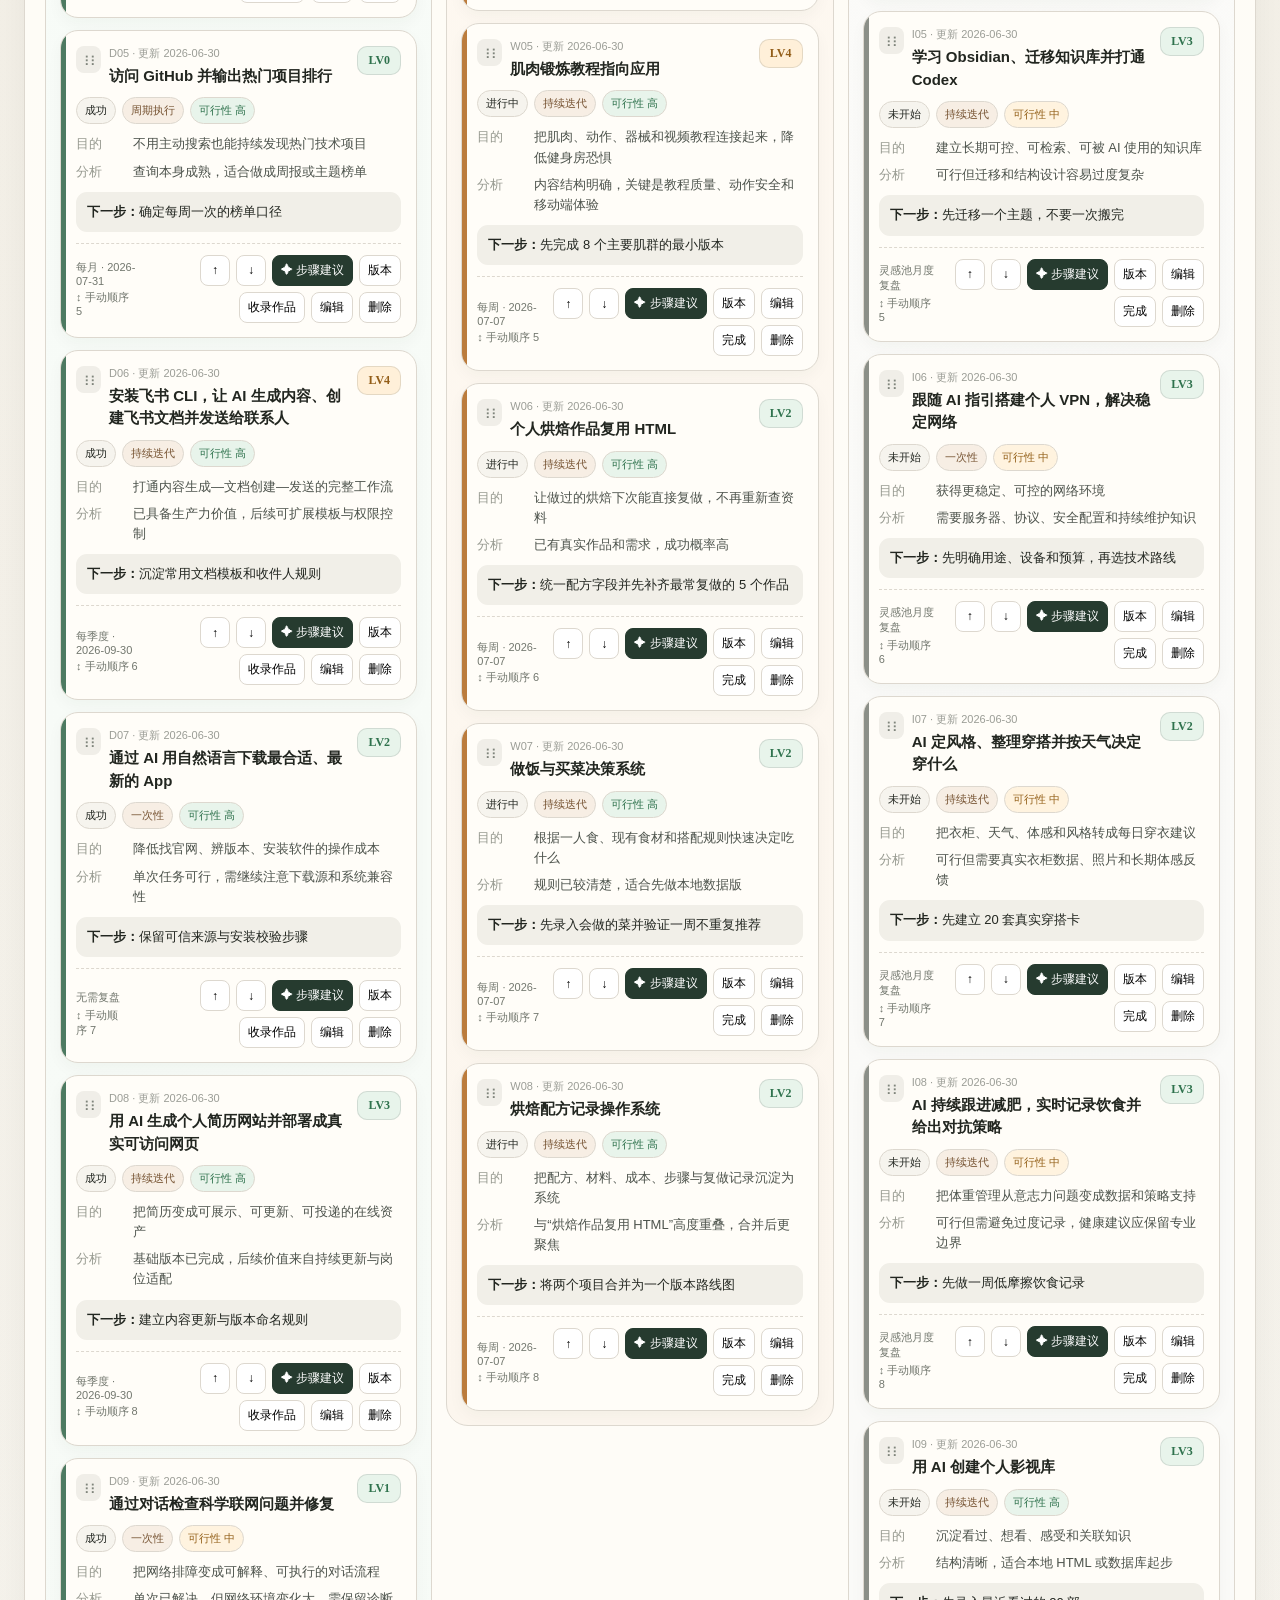
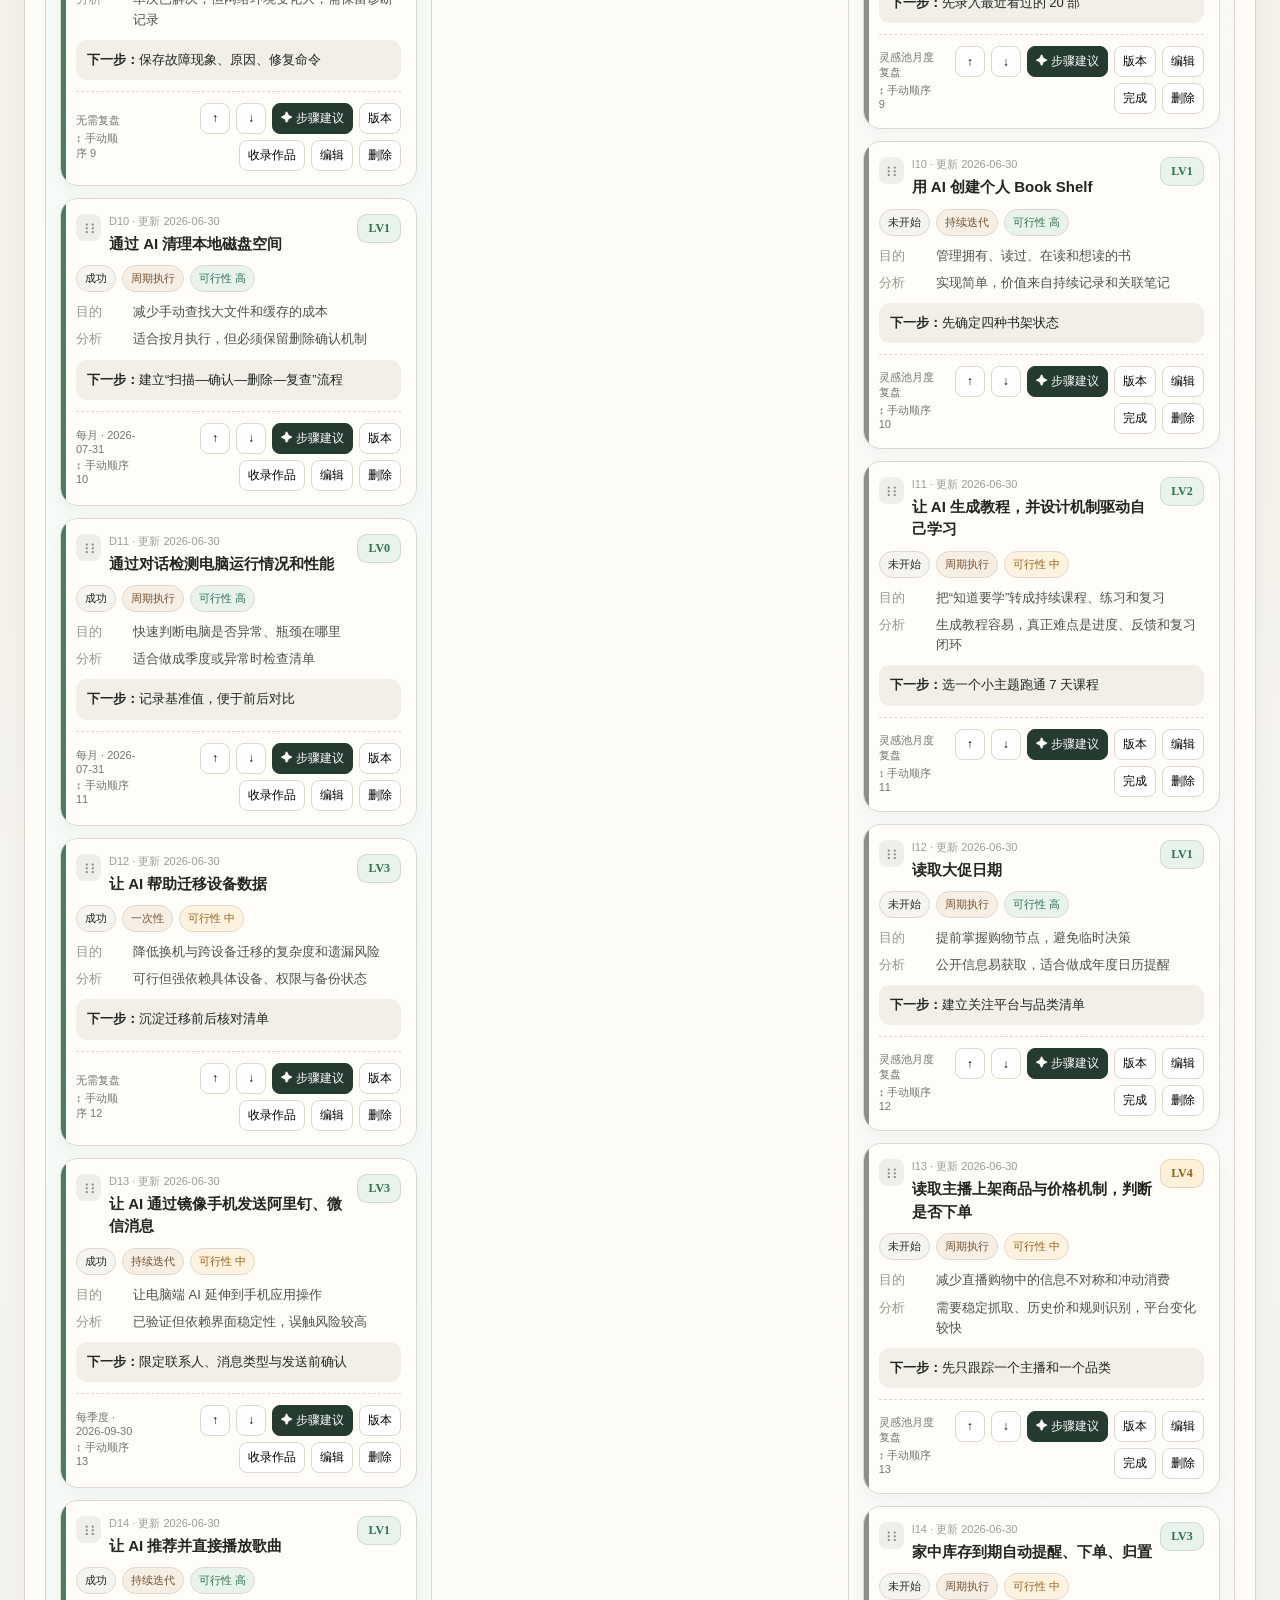
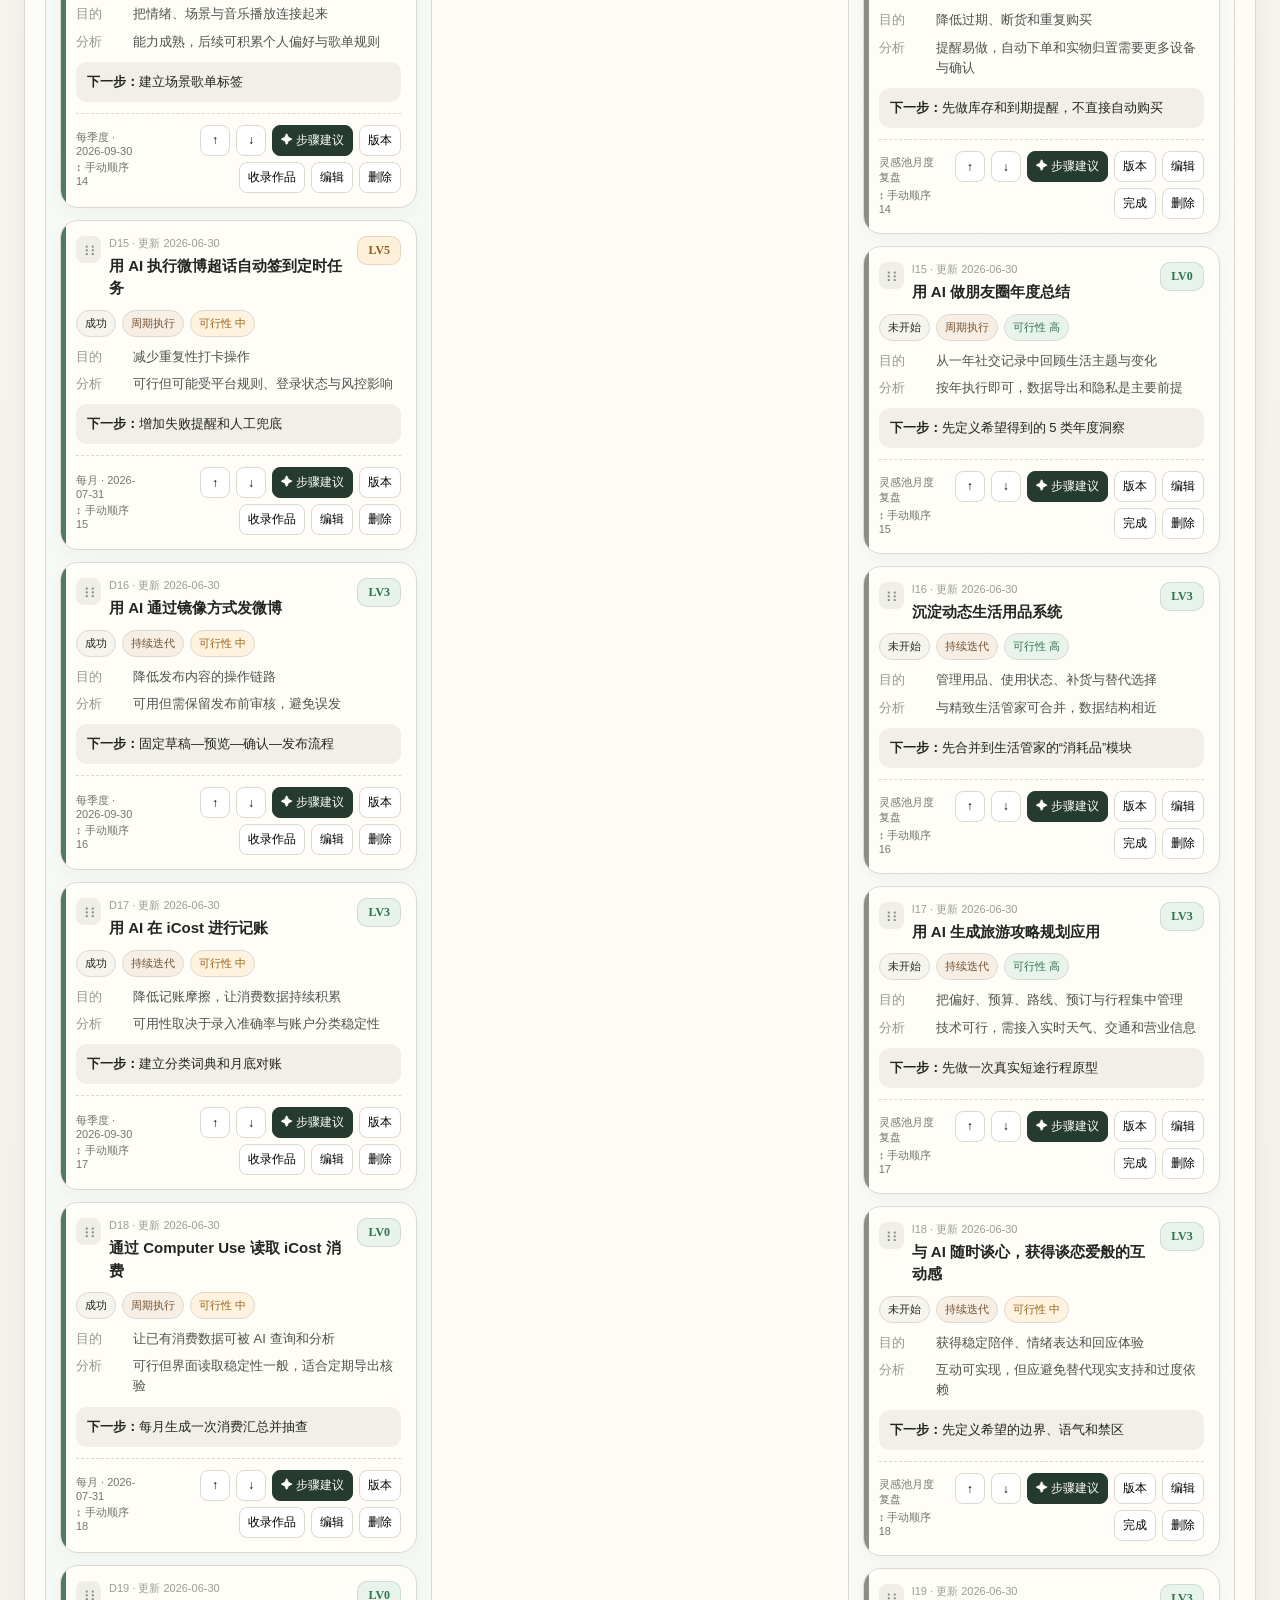
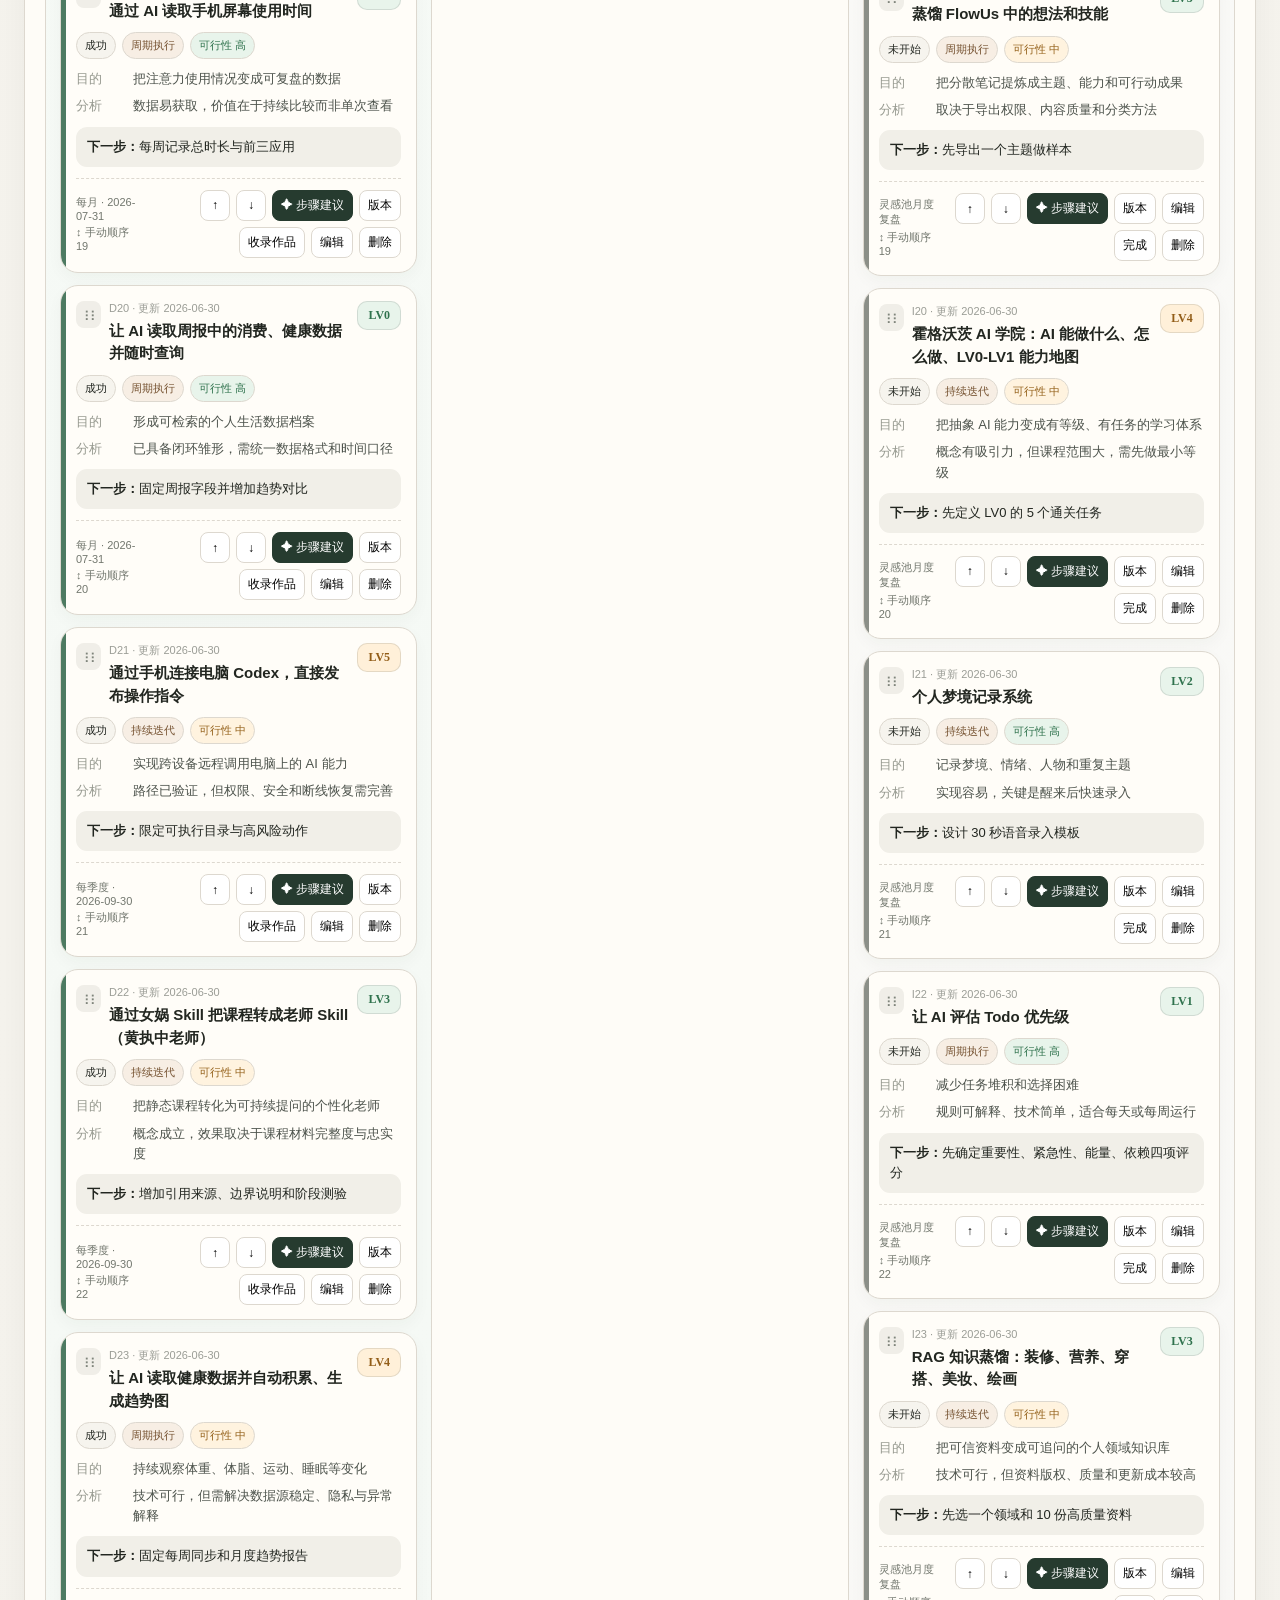
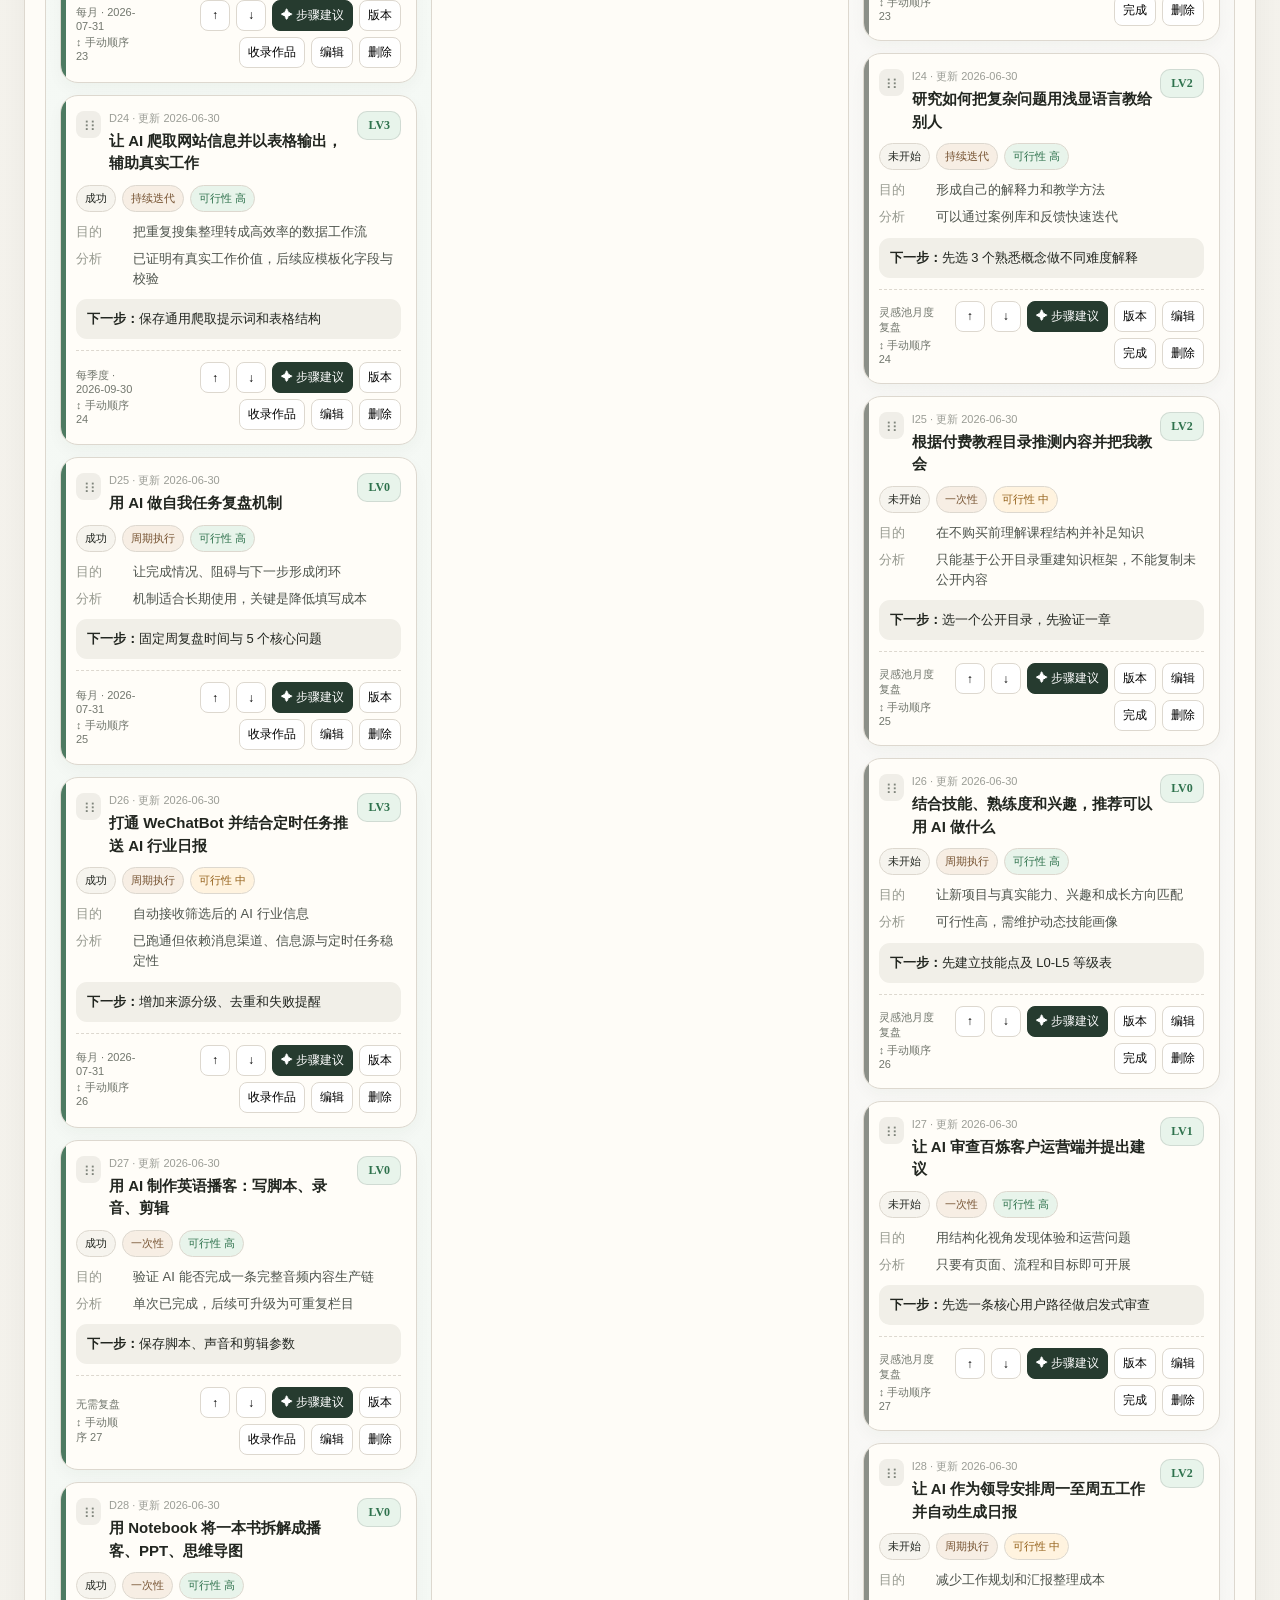
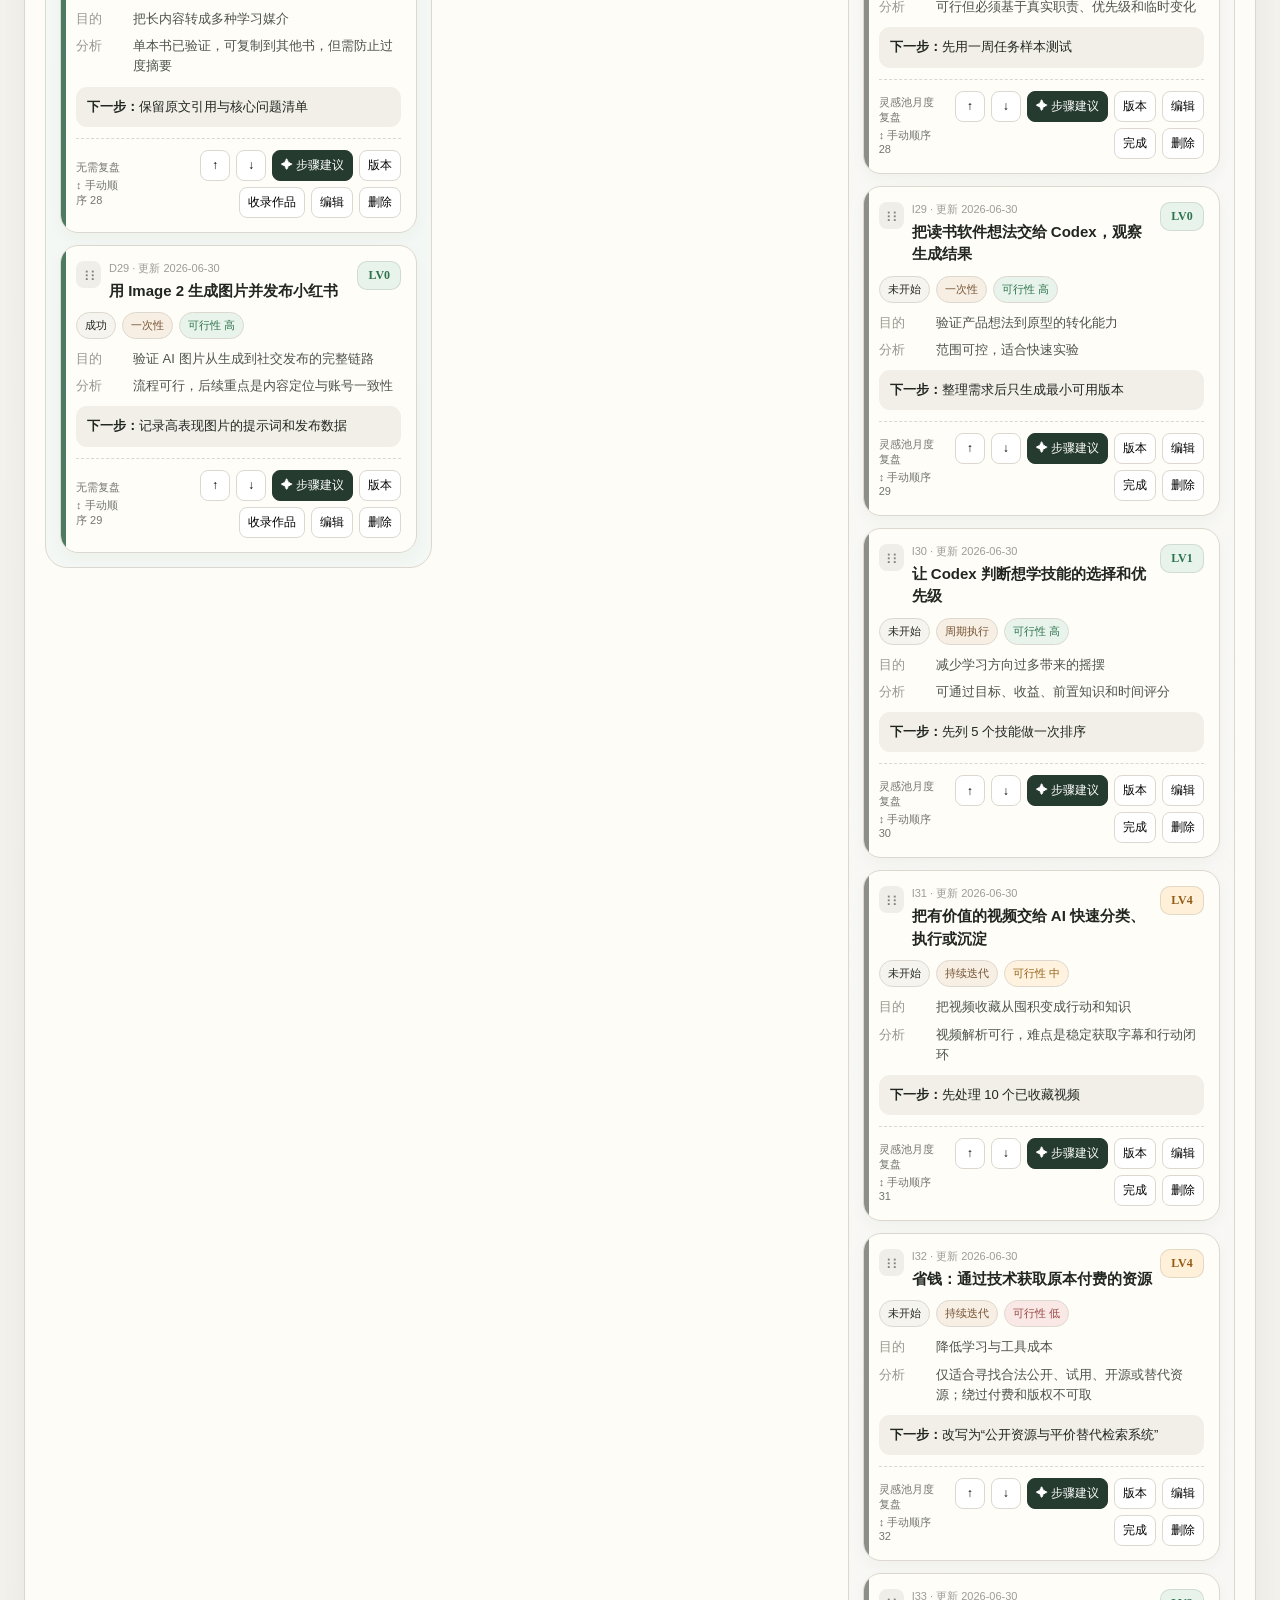
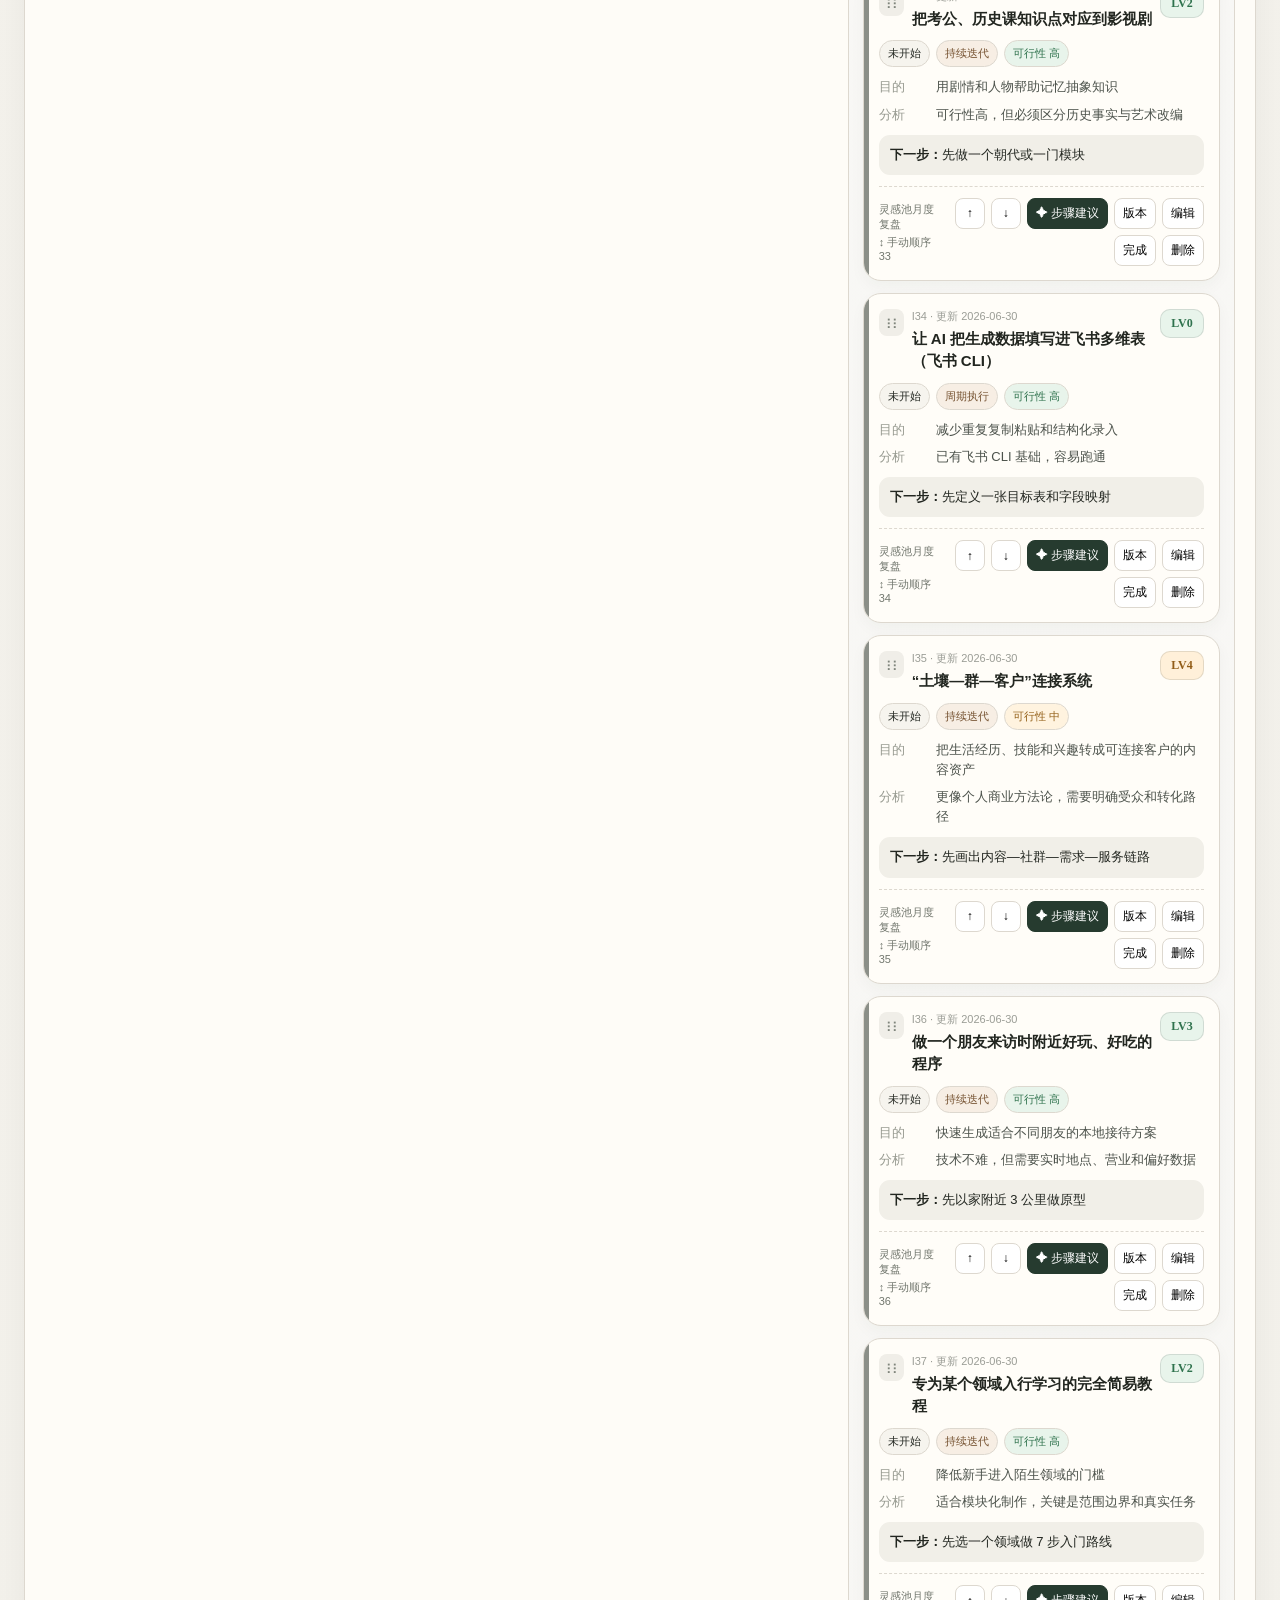
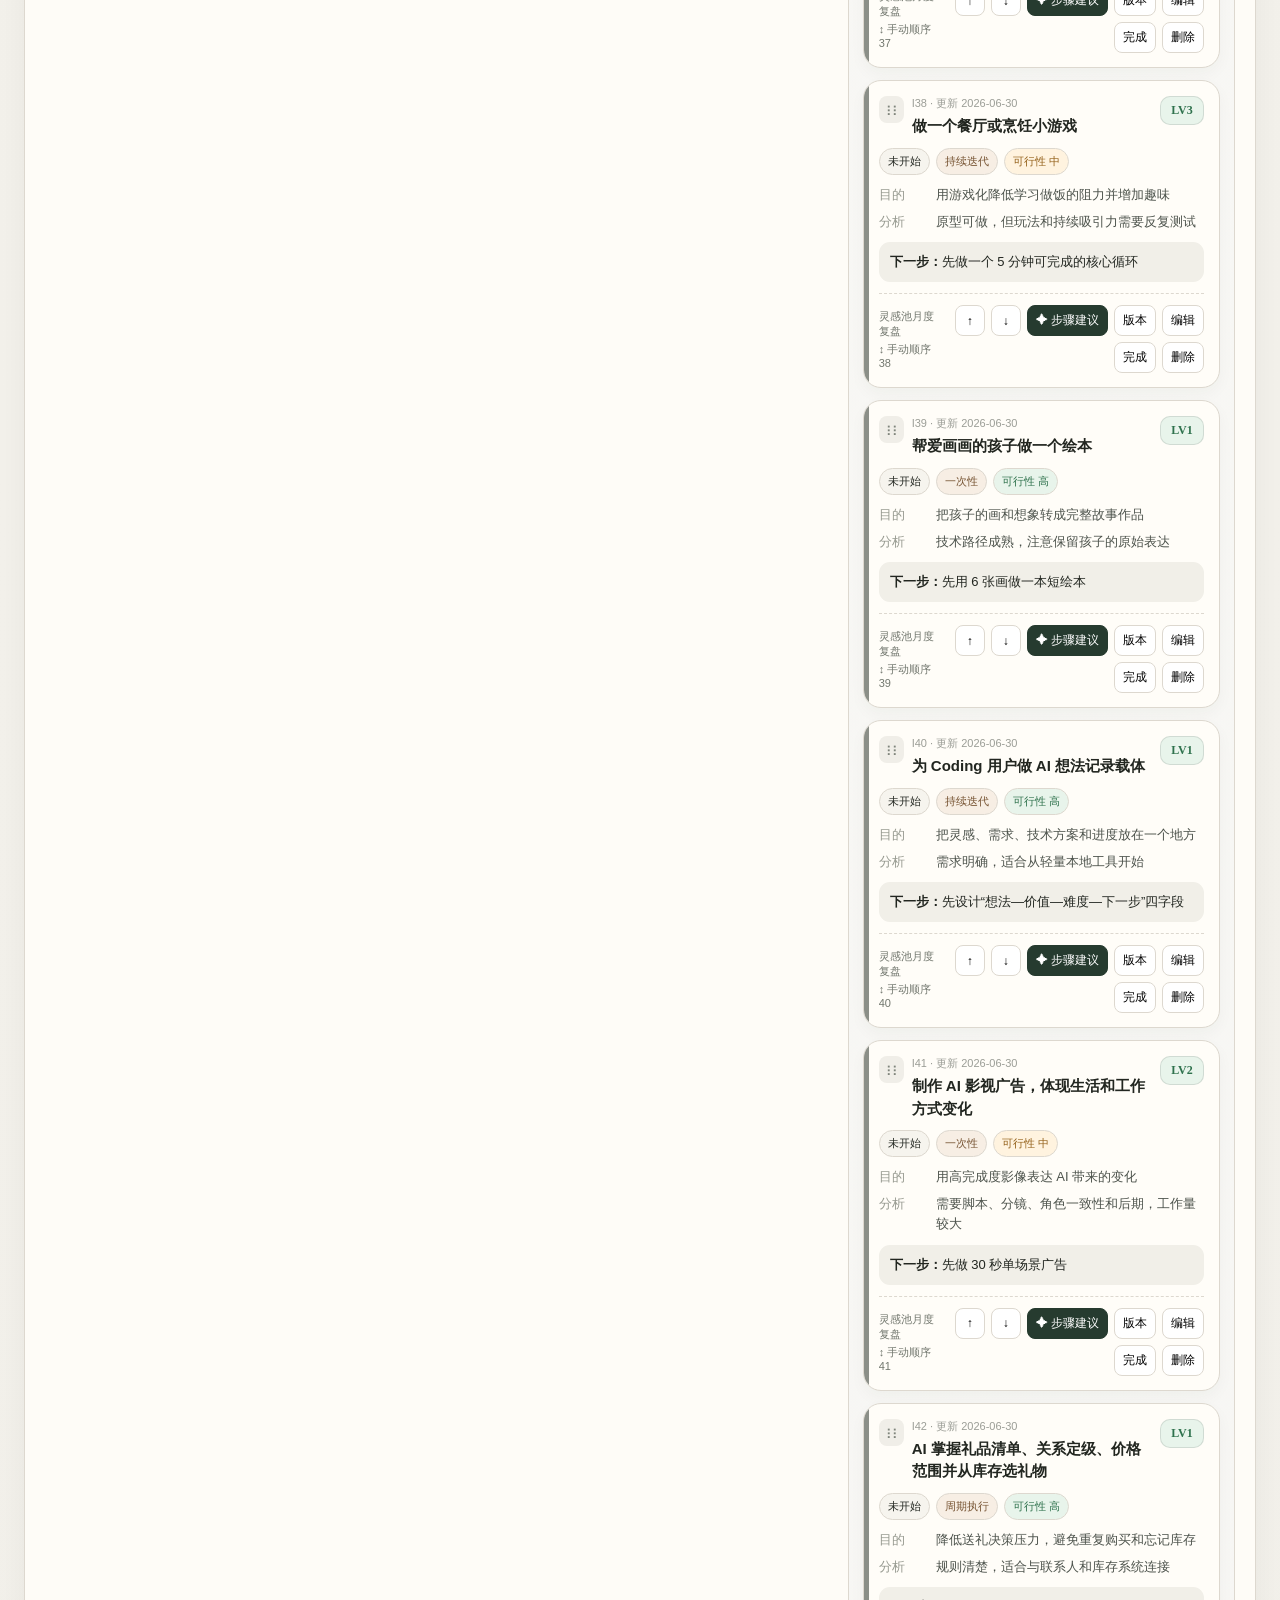
==== commit c2ee0cb9: "Add completed project work archive" ====
--- a/index.html
+++ b/index.html
@@ -145,6 +145,7 @@
     <p>这版改成了按时态分列的三栏看板：左边看成果沉淀，中间看正在推进，右边看灵感池。这样更容易把握全局，也更适合持续录入与定期复盘。</p>
     <div class="actions">
       <button class="btn" id="addBtn">＋ 录入新项目</button>
+      <a class="btn alt" href="./portfolio.html">作品档案馆 ↗</a>
       <button class="btn alt" id="jsonOut">导出 JSON</button>
       <button class="btn alt" id="csvOut">导出 CSV</button>
       <button class="btn alt" id="jsonIn">导入 JSON</button>
@@ -449,7 +450,7 @@
     <div class="version-composer">
       <div class="field"><label>实现日期</label><input class="ctl" id="versionDate" type="date" /></div>
       <div class="field full"><label>这个版本实现了什么</label><textarea class="ctl" id="versionDescription" placeholder="记录功能变化、解决的问题、下一步想法…"></textarea></div>
-      <div class="field full"><label>图片（最多 3 张，页面会自动压缩）</label><input class="ctl file-ctl" id="versionImages" type="file" accept="image/*" multiple /></div>
+      <div class="field full"><label>图片（最多 3 张，页面会自动压缩）</label><input class="ctl file-ctl" id="versionImages" type="file" accept="image/*" multiple /><div class="paste-hint">无需保存图片：复制截图后，在此弹窗直接按 <kbd>⌘</kbd> + <kbd>V</kbd> 粘贴</div></div>
       <div class="image-preview" id="versionImagePreview"></div>
       <button type="button" class="btn" id="saveVersionBtn">保存版本记录</button>
     </div>
@@ -770,6 +771,7 @@
     difficultyReason: globalThis.ProjectEnhancements?.difficultyReasonForSave(previous) ?? previous?.difficultyReason ?? "",
     aiAdvice: previous?.aiAdvice || null,
     versions: Array.isArray(previous?.versions) ? previous.versions : [],
+    portfolio: previous?.portfolio || null,
     order: previous?.status === $("#fstatus").value ? previous?.order : null
   };
   if(!obj.name) return;
--- a/enhancements.css
+++ b/enhancements.css
@@ -42,7 +42,10 @@
 .advice-content.loading:after{content:"";width:18px;height:18px;border:2px solid #d8d5cc;border-top-color:#43614b;border-radius:50%;margin-left:10px;animation:spin .8s linear infinite}
 @keyframes spin{to{transform:rotate(360deg)}}
 
-.versions-modal{width:min(900px,calc(100vw - 30px));max-height:min(860px,calc(100vh - 32px));overflow:auto}
+#versionsDlg{width:min(900px,calc(100vw - 24px));max-width:none;max-height:calc(100dvh - 24px);overflow:hidden}
+.versions-modal{width:100%;max-width:100%;max-height:calc(100dvh - 24px);overflow-y:auto;overflow-x:hidden}
+.versions-modal .modalTop>div{min-width:0}
+#versionsTitle{overflow-wrap:anywhere;word-break:break-word}
 .version-composer{display:grid;grid-template-columns:180px 1fr;gap:12px;padding:16px;border:1px solid var(--line);border-radius:18px;background:#f7f4ed;margin-bottom:18px}
 .version-composer .full{grid-column:1/-1}
 .version-composer textarea{min-height:86px}
@@ -50,6 +53,8 @@
 .image-preview{grid-column:1/-1;display:flex;gap:8px;flex-wrap:wrap}
 .image-preview:empty{display:none}
 .image-preview img{width:96px;height:72px;object-fit:cover;border-radius:12px;border:1px solid var(--line);background:#fff}
+.paste-hint{display:flex;align-items:center;gap:7px;margin-top:8px;color:var(--muted);font-size:12px;line-height:1.5}
+.paste-hint kbd{padding:2px 6px;border:1px solid var(--line);border-bottom-width:2px;border-radius:6px;background:#fff;color:var(--ink);font:600 11px -apple-system,BlinkMacSystemFont,"Segoe UI",sans-serif}
 .version-timeline{display:grid;gap:12px}
 .version-empty{text-align:center;padding:34px 16px;border:1px dashed var(--line);border-radius:16px;color:var(--muted)}
 .version-entry{display:grid;grid-template-columns:110px 1fr;gap:14px;padding:16px;border:1px solid var(--line);border-radius:17px;background:#fffdf8;position:relative}
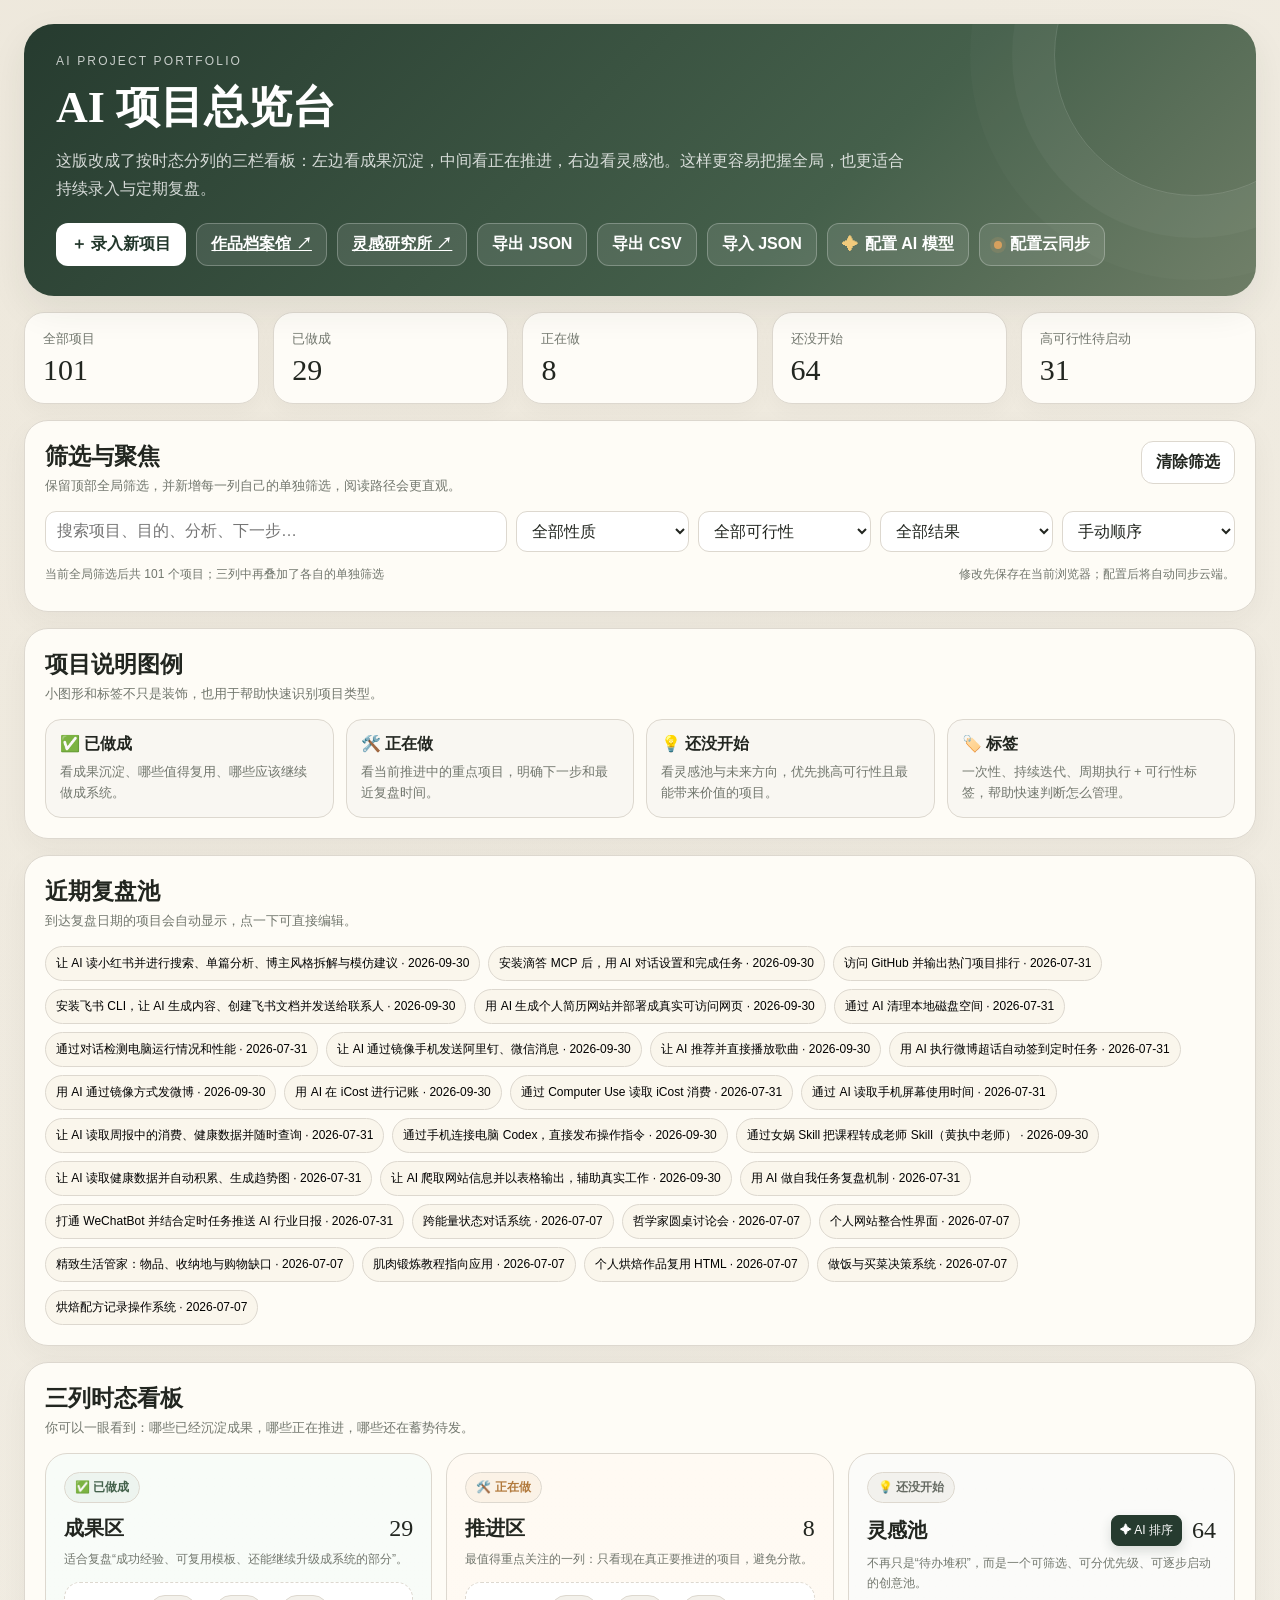
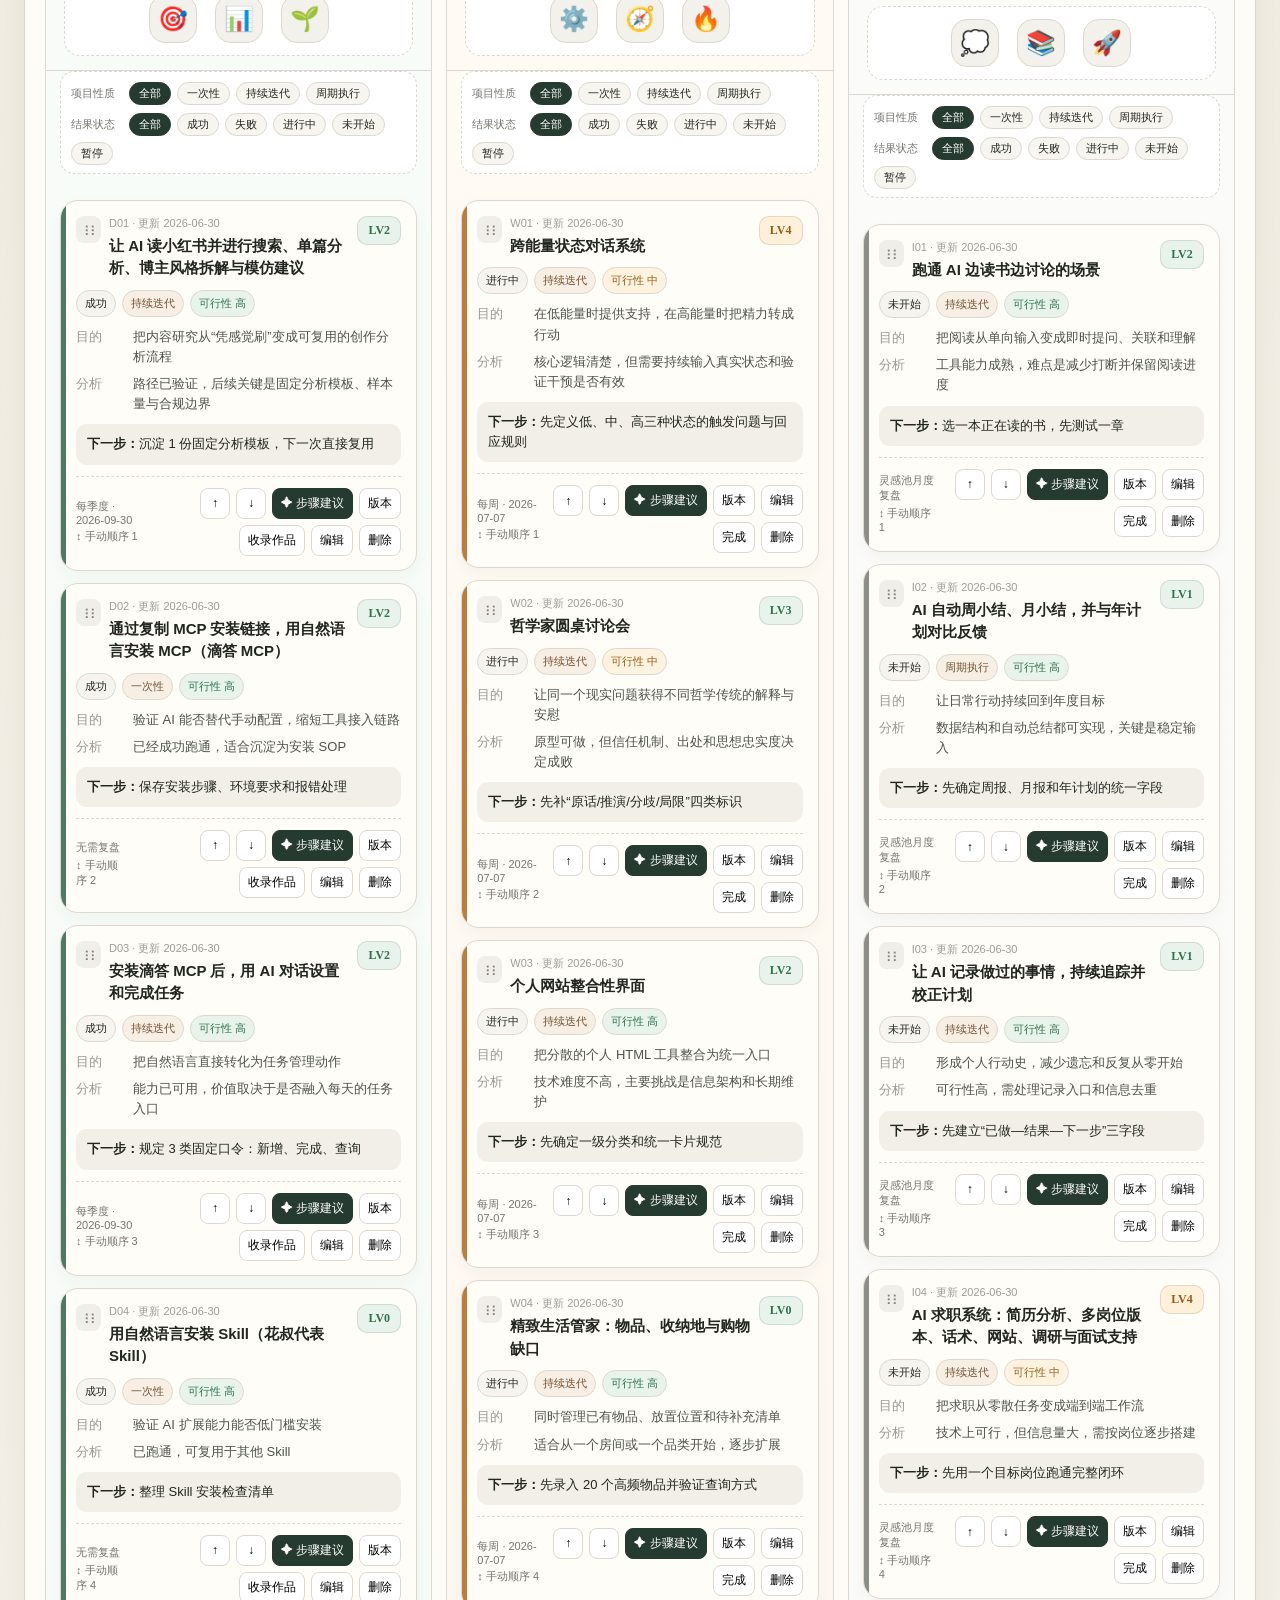
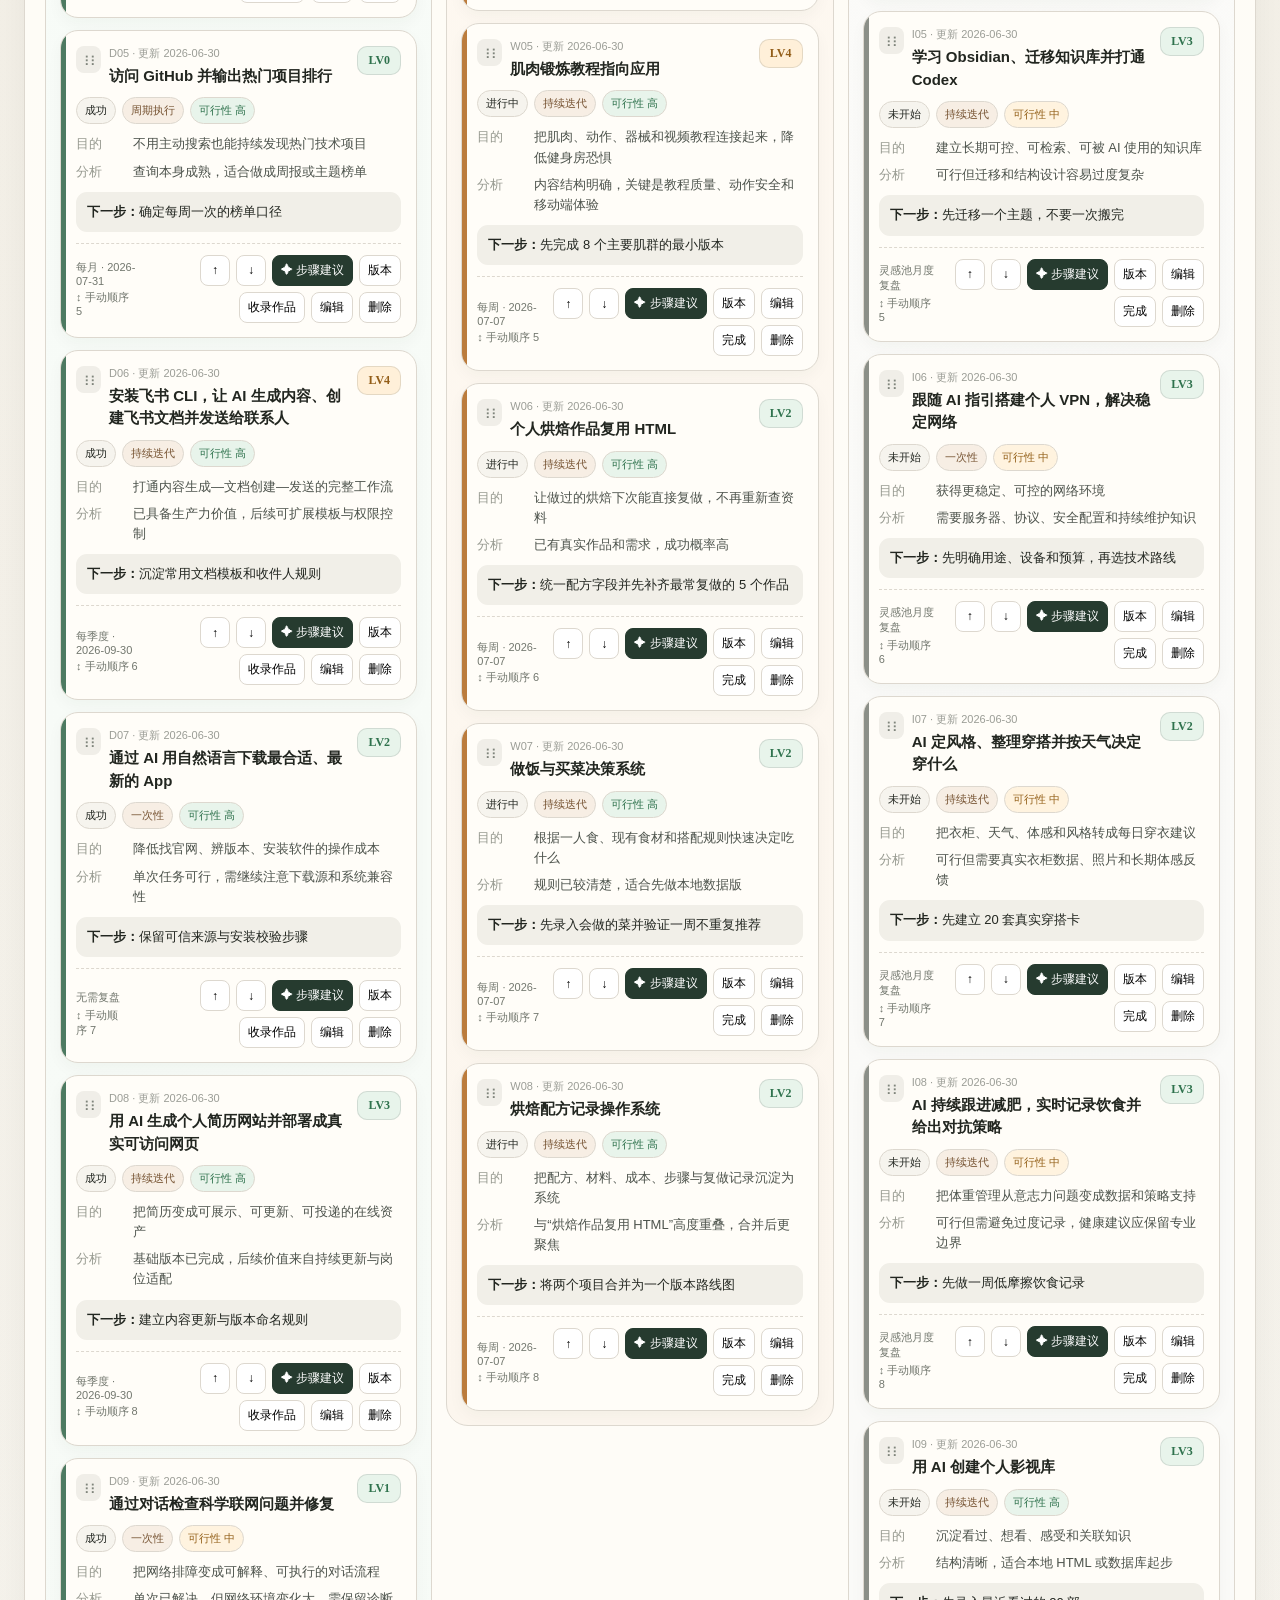
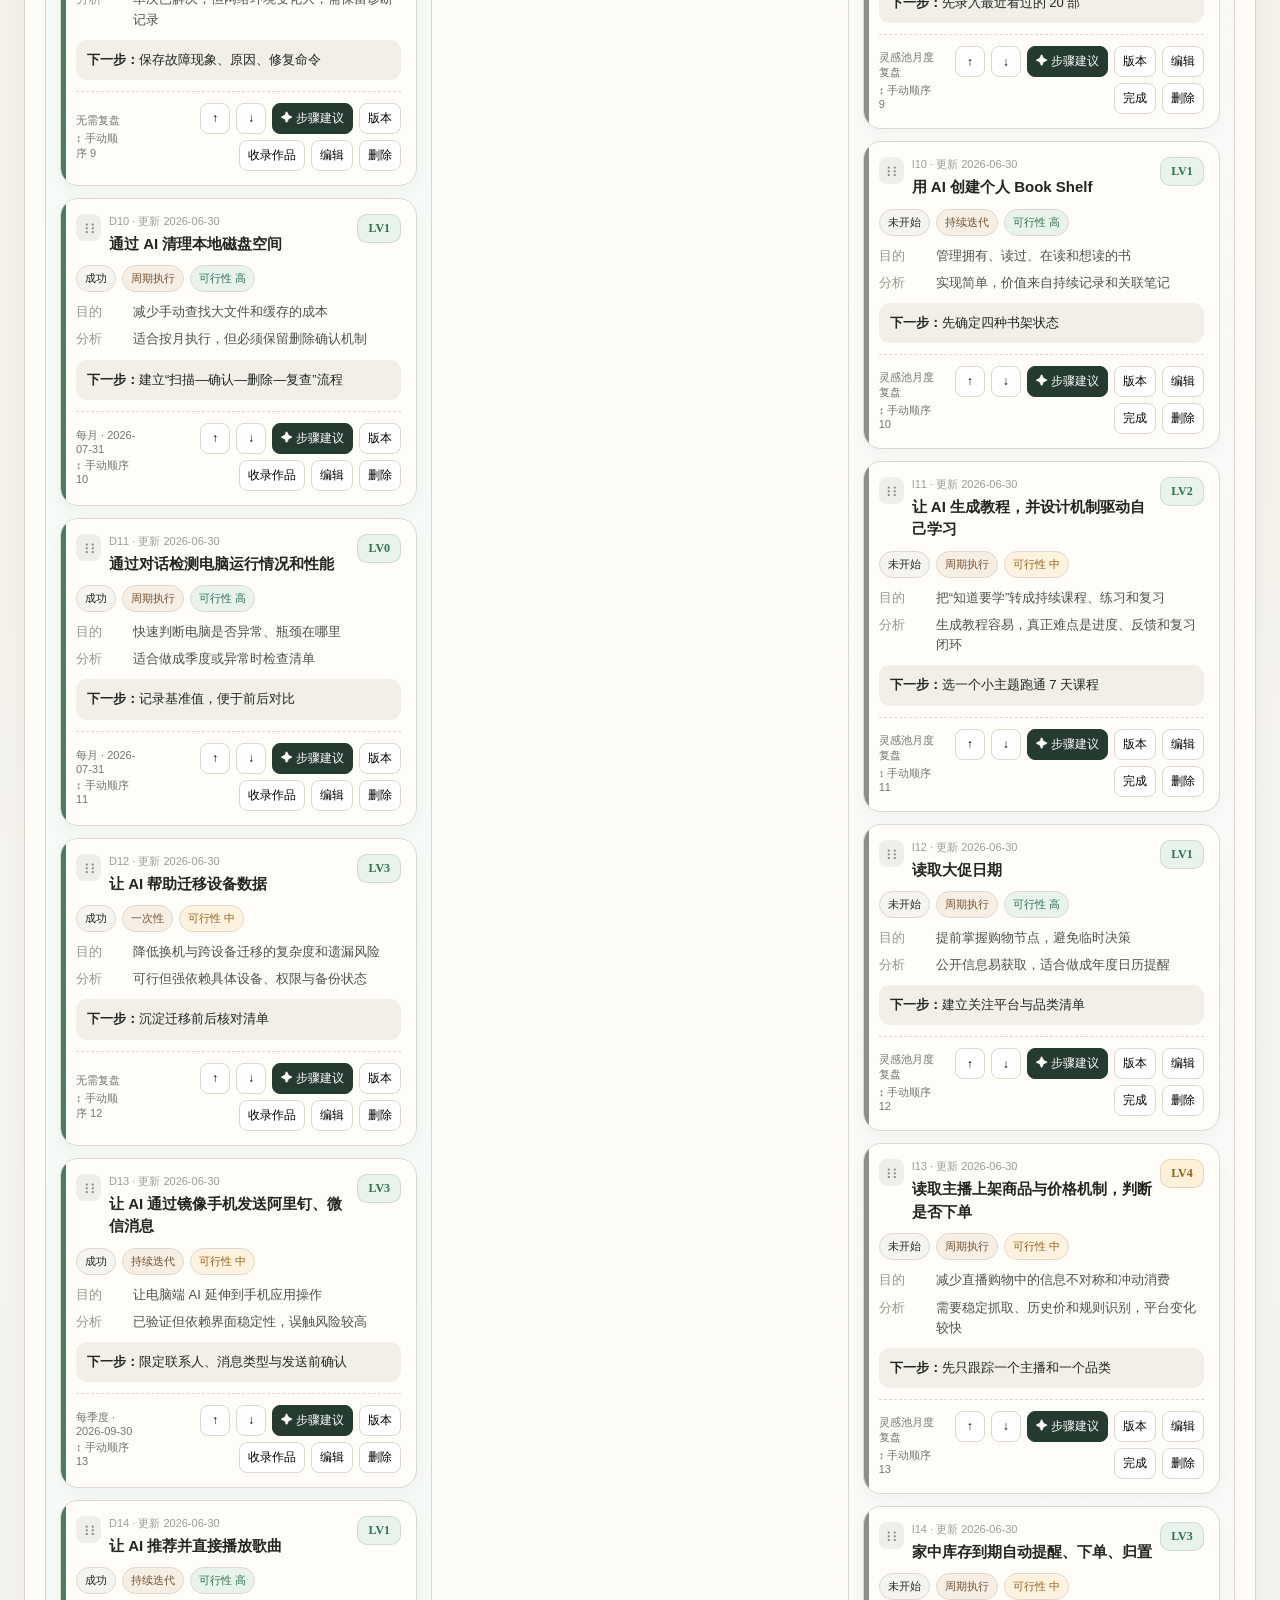
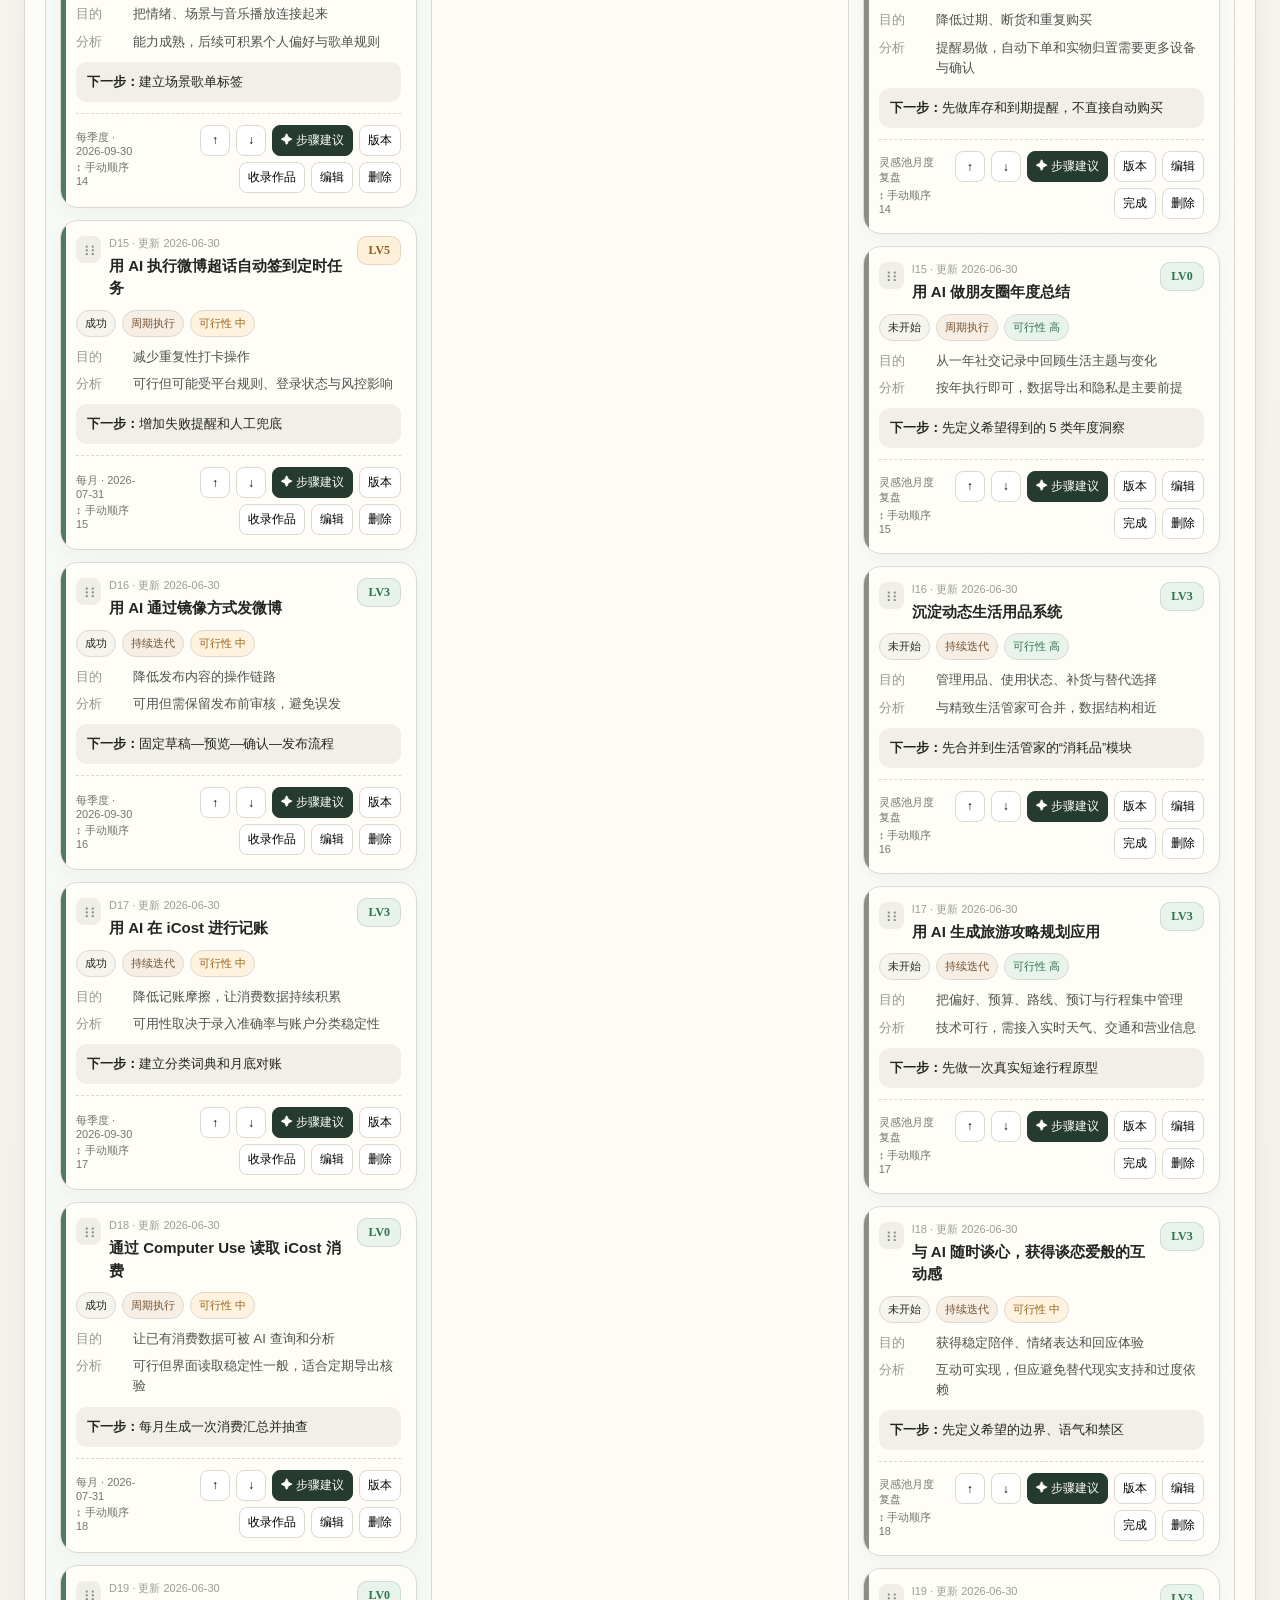
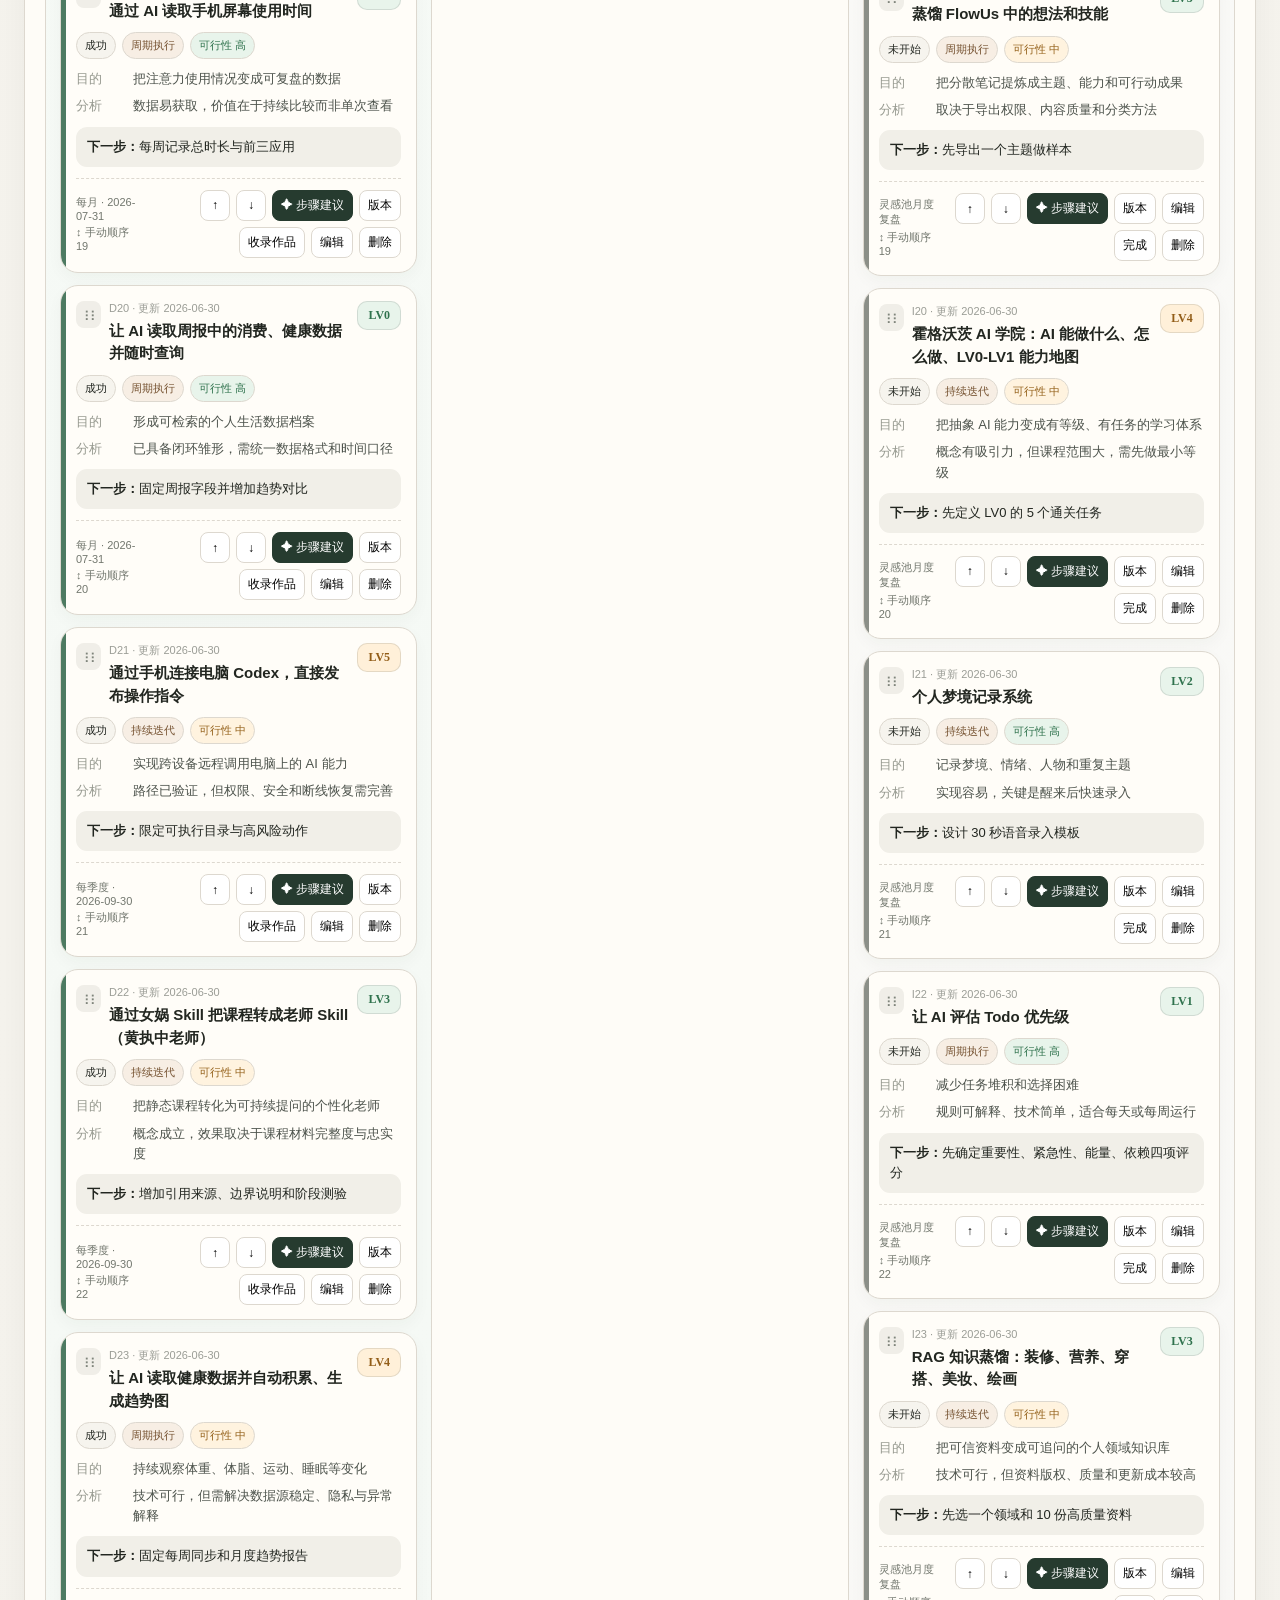
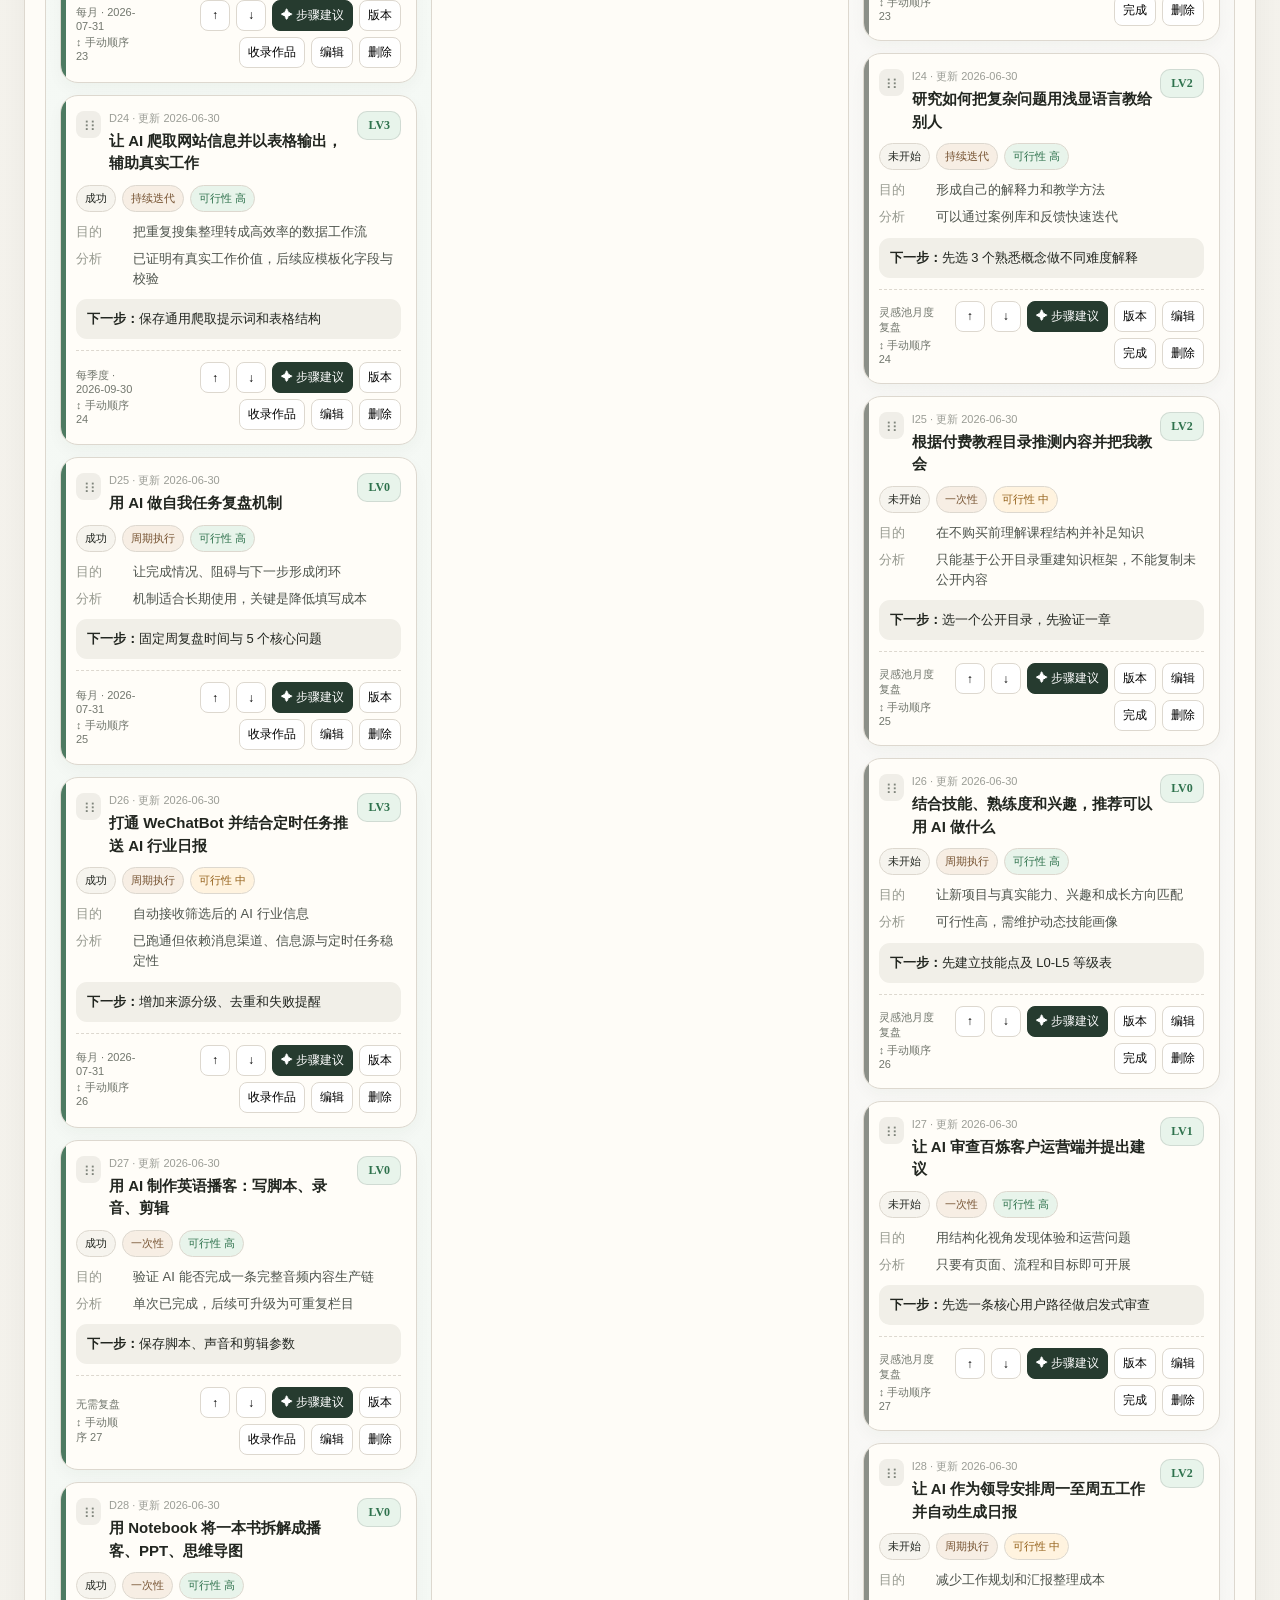
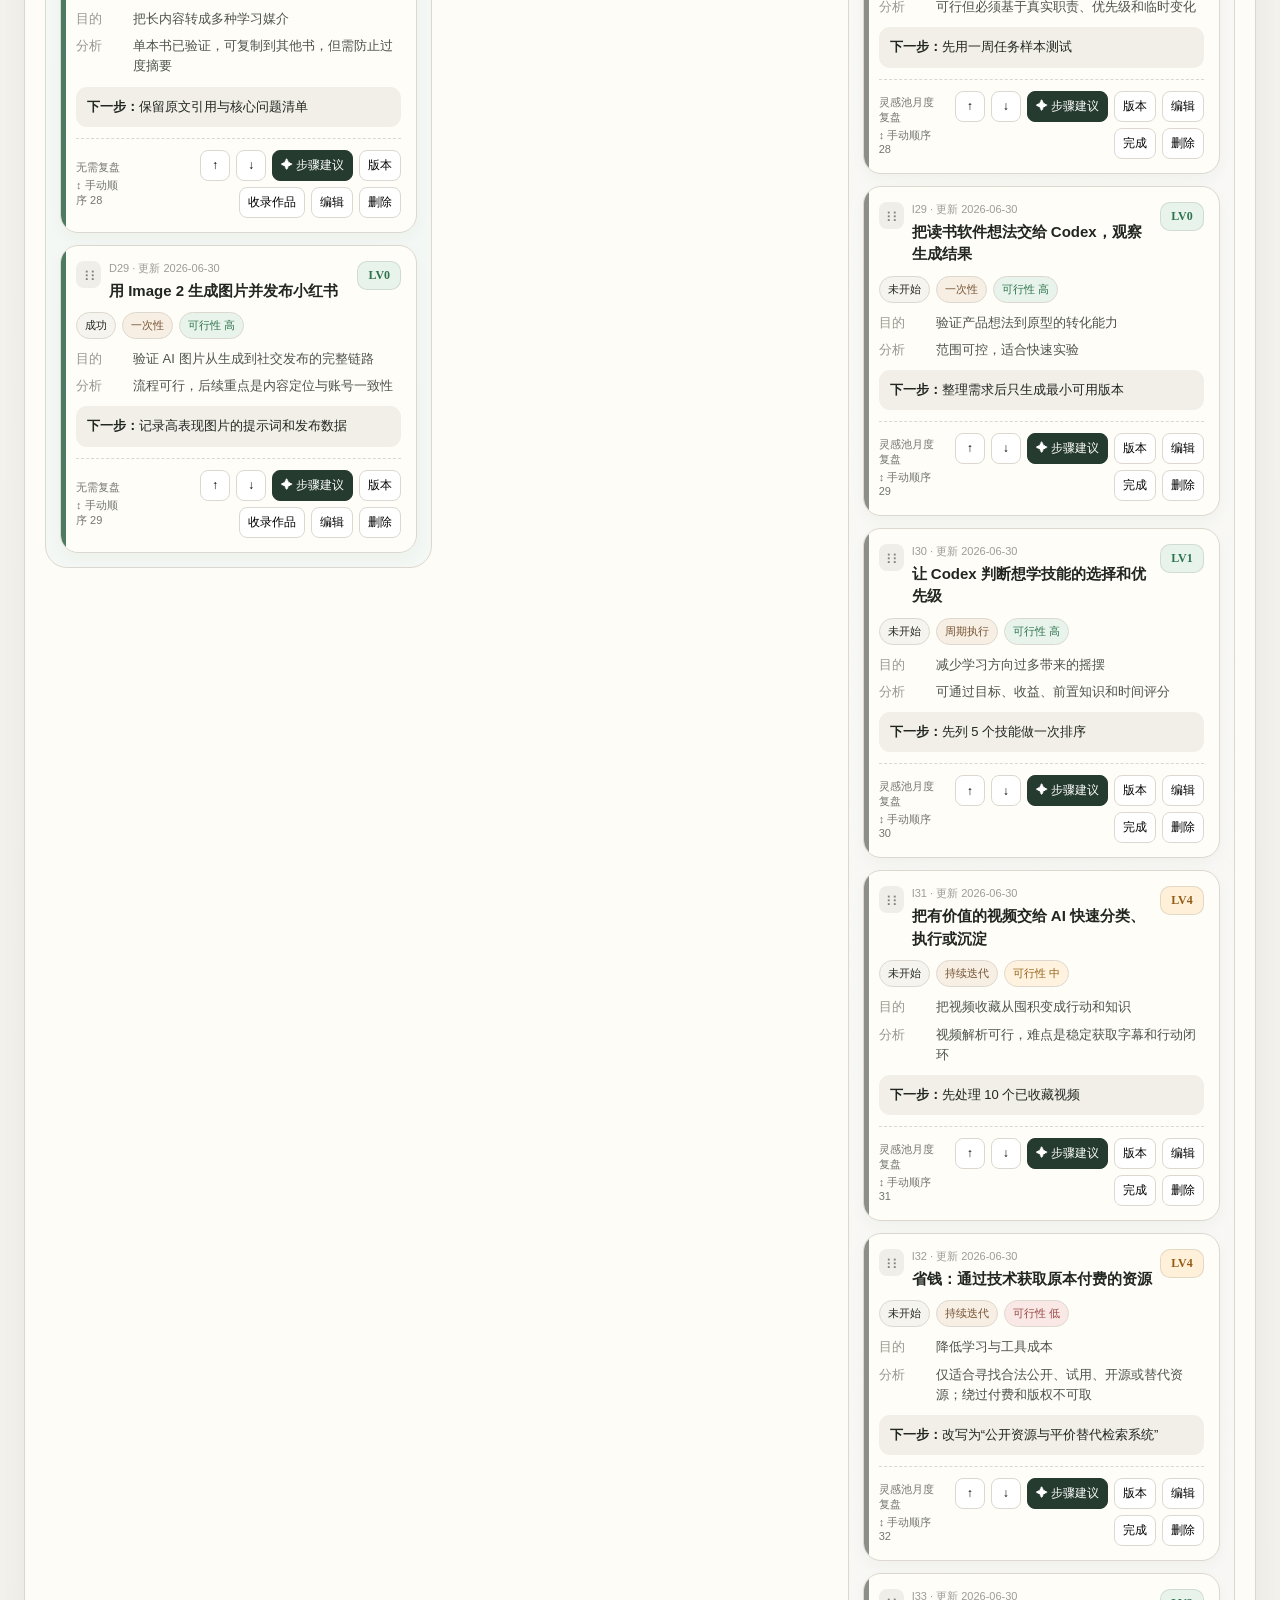
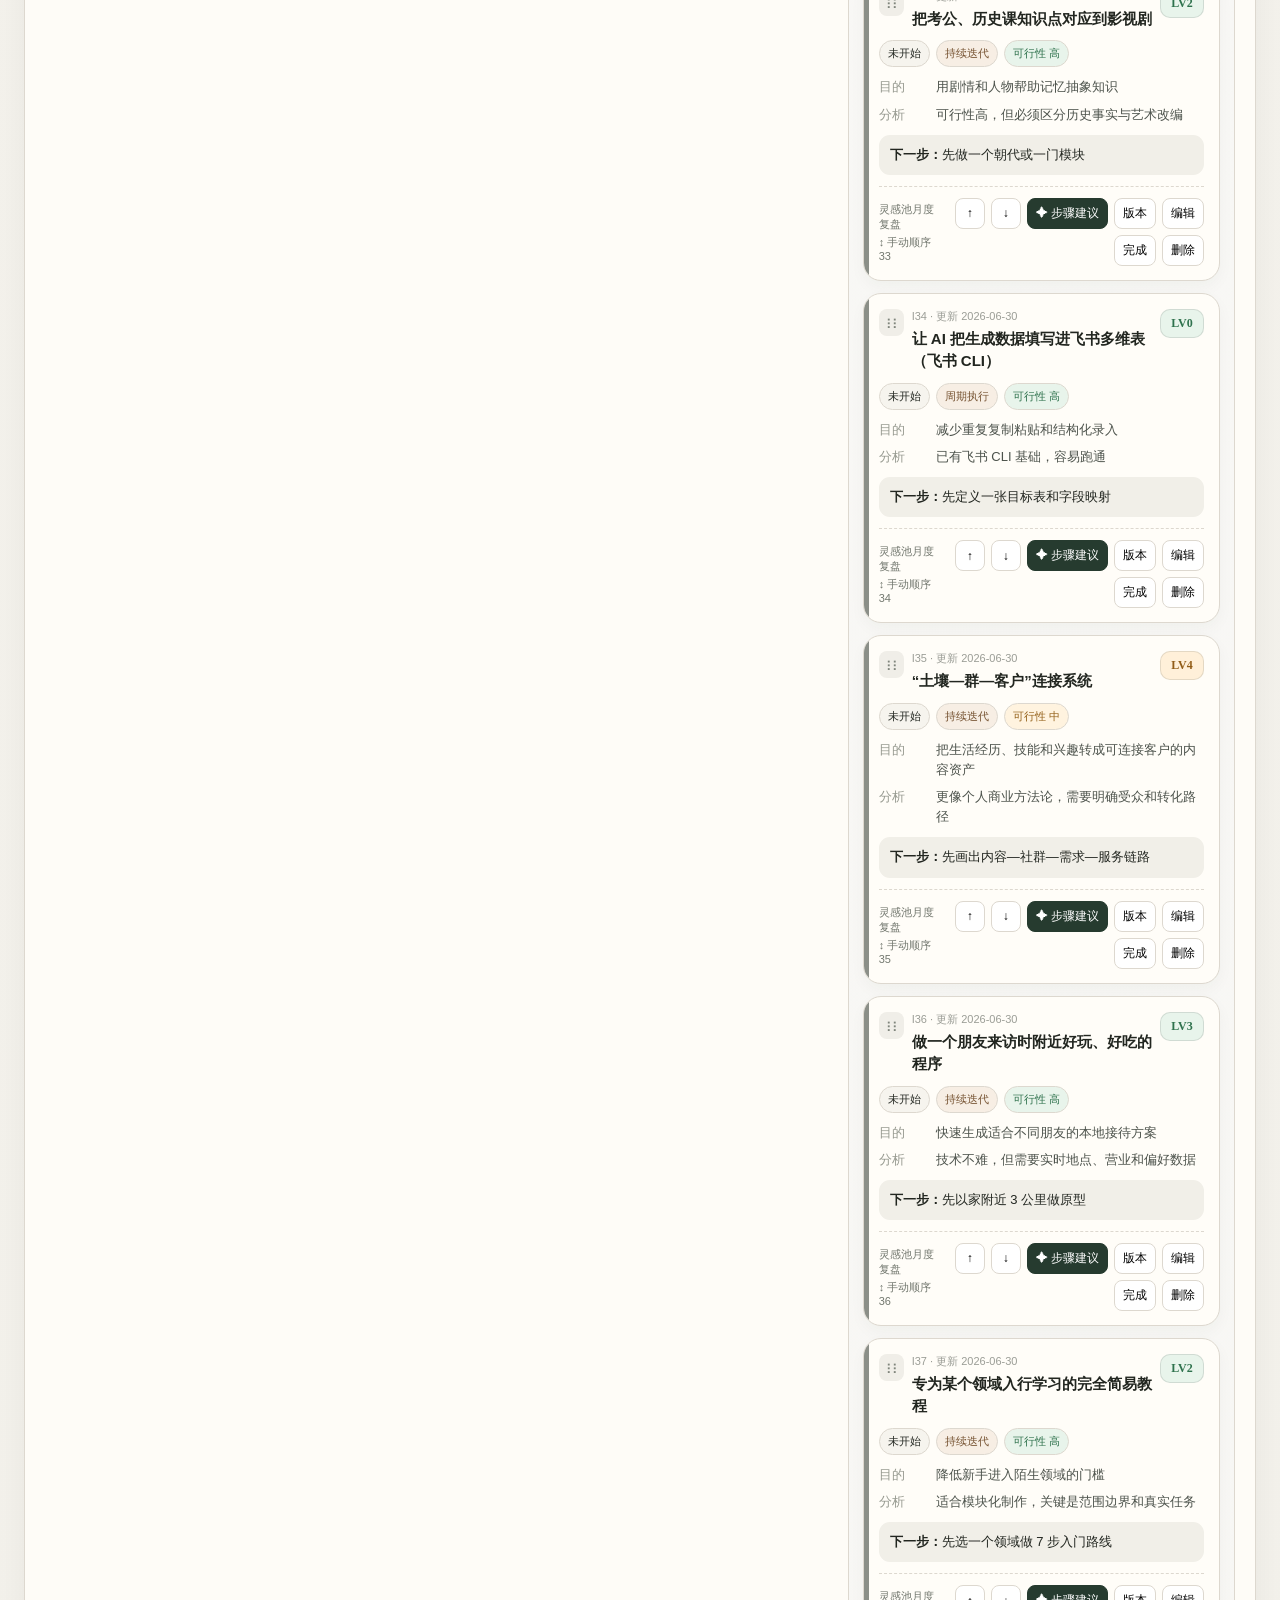
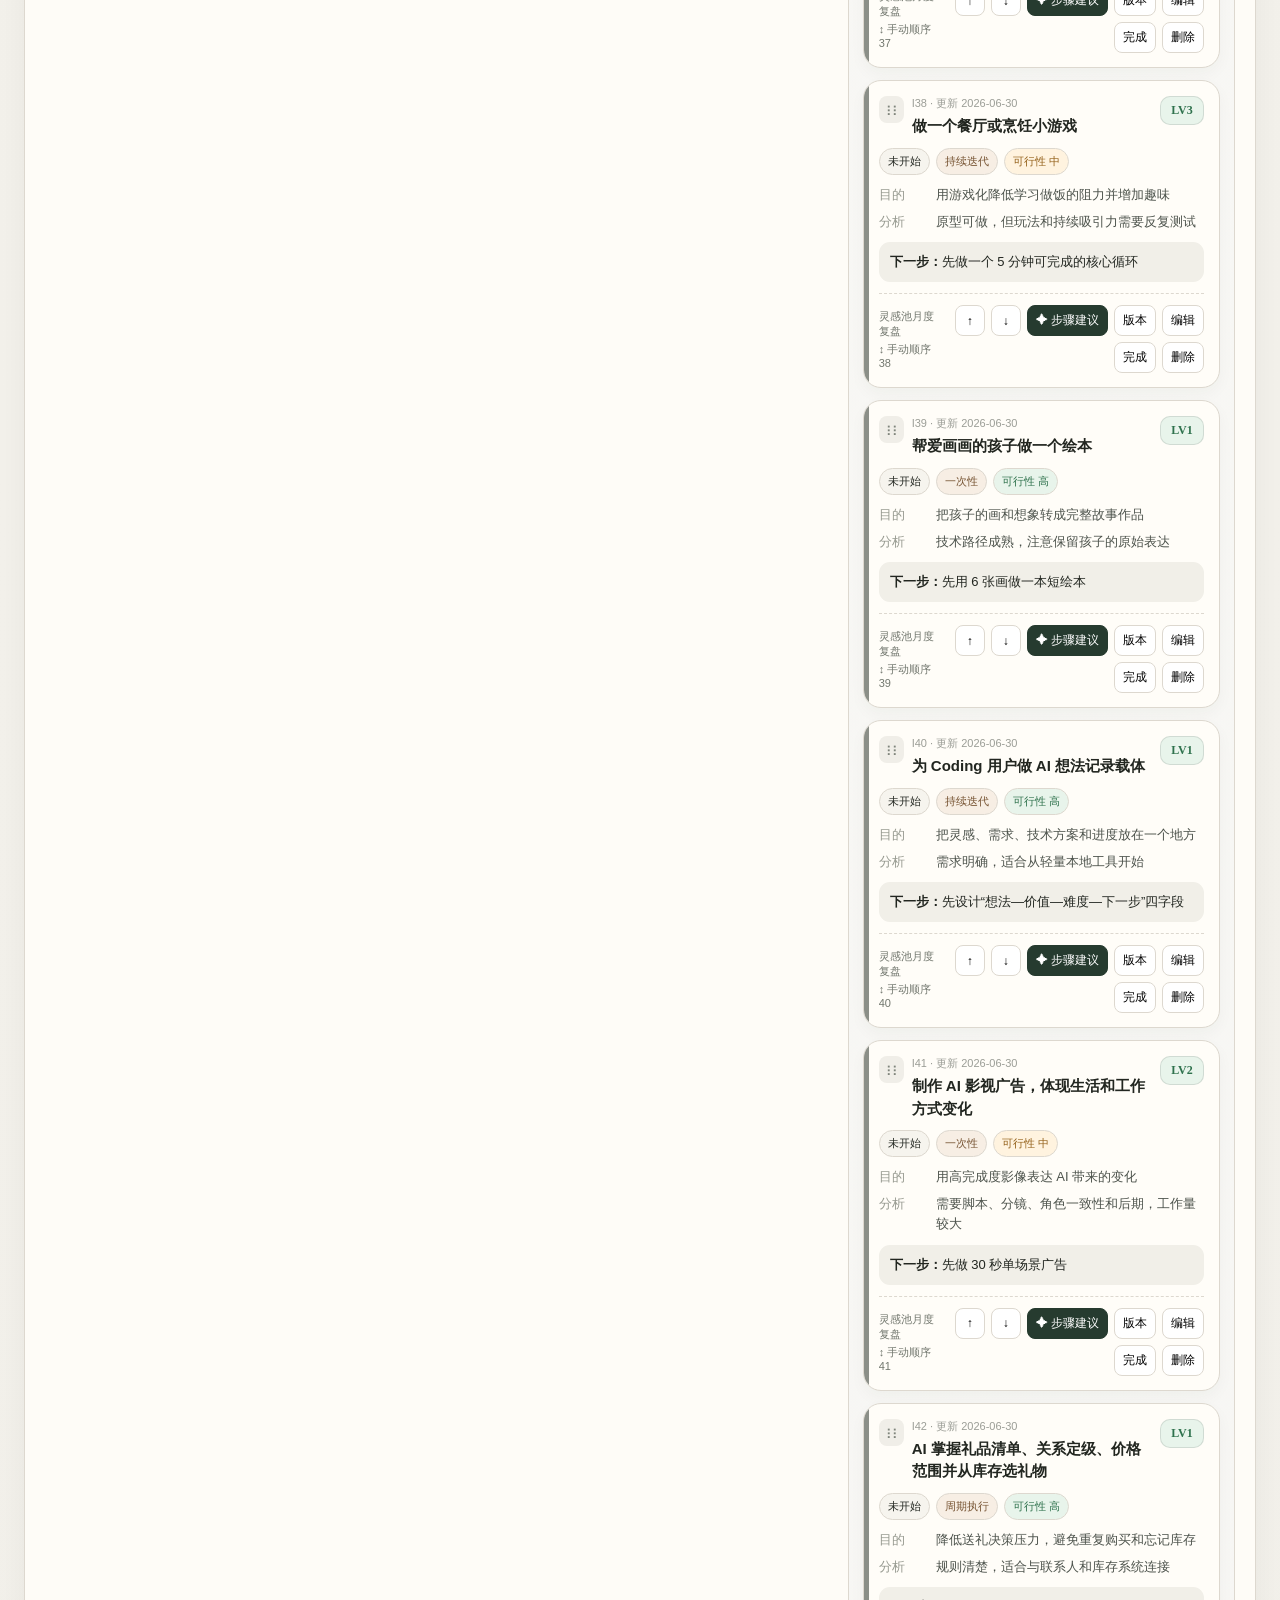
==== commit 4b144d5e: "Add AI inspiration research board" ====
--- a/index.html
+++ b/index.html
@@ -146,6 +146,7 @@
     <div class="actions">
       <button class="btn" id="addBtn">＋ 录入新项目</button>
       <a class="btn alt" href="./portfolio.html">作品档案馆 ↗</a>
+      <a class="btn alt" href="./inspiration.html">灵感研究所 ↗</a>
       <button class="btn alt" id="jsonOut">导出 JSON</button>
       <button class="btn alt" id="csvOut">导出 CSV</button>
       <button class="btn alt" id="jsonIn">导入 JSON</button>
@@ -448,6 +449,7 @@
       <button type="button" class="close" id="closeVersionsDlg">×</button>
     </div>
     <div class="version-composer">
+      <div class="version-composer-heading full"><div><span id="versionComposerMode">新增记录</span><strong id="versionComposerTitle">记录一个新版本</strong></div><button type="button" class="mini" id="cancelVersionEdit" hidden>取消编辑</button></div>
       <div class="field"><label>实现日期</label><input class="ctl" id="versionDate" type="date" /></div>
       <div class="field full"><label>这个版本实现了什么</label><textarea class="ctl" id="versionDescription" placeholder="记录功能变化、解决的问题、下一步想法…"></textarea></div>
       <div class="field full"><label>图片（最多 3 张，页面会自动压缩）</label><input class="ctl file-ctl" id="versionImages" type="file" accept="image/*" multiple /><div class="paste-hint">无需保存图片：复制截图后，在此弹窗直接按 <kbd>⌘</kbd> + <kbd>V</kbd> 粘贴</div></div>
@@ -455,6 +457,17 @@
       <button type="button" class="btn" id="saveVersionBtn">保存版本记录</button>
     </div>
     <div class="version-timeline" id="versionTimeline"></div>
+  </div>
+</dialog>
+
+<dialog id="versionLightboxDlg" class="version-lightbox-dialog">
+  <div class="version-lightbox">
+    <div class="lightbox-top"><div><span id="lightboxCounter">1 / 1</span><strong id="lightboxCaption">版本图片</strong></div><button type="button" class="close" id="closeVersionLightbox" aria-label="关闭大图">×</button></div>
+    <div class="lightbox-stage">
+      <button type="button" class="lightbox-nav prev" id="lightboxPrev" aria-label="上一张">←</button>
+      <img id="lightboxImage" alt="版本图片大图" />
+      <button type="button" class="lightbox-nav next" id="lightboxNext" aria-label="下一张">→</button>
+    </div>
   </div>
 </dialog>
 
@@ -640,7 +653,7 @@
   const nature = $("#natureFilter").value;
   const feas = $("#feasFilter").value;
   const result = $("#resultFilter").value;
-  return sortList(data.filter(p => {
+  return sortList(data.filter(p => p?.status !== "__system__").filter(p => {
     const hay = [p.id,p.name,p.purpose,p.analysis,p.nextAction].join(" ").toLowerCase();
     return (!q || hay.includes(q)) && (!nature || p.nature===nature) && (!feas || p.feasibility===feas) && (!result || p.result===result);
   }));
@@ -677,13 +690,14 @@
 }
 
 function renderStats(){
-  $("#sTotal").textContent = data.length;
-  $("#sDone").textContent = data.filter(x=>x.status==="已做成").length;
-  $("#sDoing").textContent = data.filter(x=>x.status==="正在做").length;
-  $("#sIdea").textContent = data.filter(x=>x.status==="还没开始").length;
-  $("#sReady").textContent = data.filter(x=>x.status==="还没开始" && x.feasibility==="高").length;
-
-  const due = data.filter(x => x.nextReview && x.nextReview <= today());
+  const projects = data.filter(x => x?.status !== "__system__");
+  $("#sTotal").textContent = projects.length;
+  $("#sDone").textContent = projects.filter(x=>x.status==="已做成").length;
+  $("#sDoing").textContent = projects.filter(x=>x.status==="正在做").length;
+  $("#sIdea").textContent = projects.filter(x=>x.status==="还没开始").length;
+  $("#sReady").textContent = projects.filter(x=>x.status==="还没开始" && x.feasibility==="高").length;
+
+  const due = projects.filter(x => x.nextReview && x.nextReview <= today());
   $("#duePanel").style.display = due.length ? "block" : "none";
   $("#dueList").innerHTML = due.map(x=>`<button class="chip" data-open="${esc(x.id)}">${esc(x.name)} · ${esc(x.nextReview)}</button>`).join("");
 }
@@ -719,7 +733,7 @@
 }
 
 function nextId(){
-  const nums = data.map(p => parseInt(String(p.id).replace(/\D/g,""),10) || 0);
+  const nums = data.filter(p => p?.status !== "__system__").map(p => parseInt(String(p.id).replace(/\D/g,""),10) || 0);
   return "P" + String(Math.max(...nums, 101) + 1).padStart(3,"0");
 }
 
@@ -843,7 +857,7 @@
 $("#csvOut").onclick = ()=>{
   const cols = ["id","name","status","result","nature","feasibility","purpose","analysis","nextAction","reviewCycle","nextReview","updatedAt"];
   const q = v => `"${String(v ?? "").replaceAll('"','""')}"`;
-  const csv = "\ufeff" + [cols.join(","), ...data.map(p=>cols.map(c=>q(p[c])).join(","))].join("\n");
+  const csv = "\ufeff" + [cols.join(","), ...data.filter(p => p?.status !== "__system__").map(p=>cols.map(c=>q(p[c])).join(","))].join("\n");
   download(`AI项目总览看板_${today()}.csv`, csv, "text/csv;charset=utf-8");
 };
 $("#jsonIn").onclick = ()=>$("#fileIn").click();
--- a/enhancements.css
+++ b/enhancements.css
@@ -49,22 +49,30 @@
 .version-composer{display:grid;grid-template-columns:180px 1fr;gap:12px;padding:16px;border:1px solid var(--line);border-radius:18px;background:#f7f4ed;margin-bottom:18px}
 .version-composer .full{grid-column:1/-1}
 .version-composer textarea{min-height:86px}
+.version-composer-heading{display:flex;align-items:center;justify-content:space-between;gap:16px;padding-bottom:4px;border-bottom:1px solid var(--line)}
+.version-composer-heading>div{display:grid;gap:2px}.version-composer-heading span{font-size:10px;letter-spacing:.18em;color:var(--muted)}.version-composer-heading strong{font:700 17px Georgia,"Songti SC",serif;color:#294534}
 .file-ctl{padding:8px;background:#fff}
 .image-preview{grid-column:1/-1;display:flex;gap:8px;flex-wrap:wrap}
 .image-preview:empty{display:none}
-.image-preview img{width:96px;height:72px;object-fit:cover;border-radius:12px;border:1px solid var(--line);background:#fff}
+.pending-image{width:96px;height:72px;position:relative}.pending-image img{width:100%;height:100%;object-fit:cover;border-radius:12px;border:1px solid var(--line);background:#fff}.pending-image button{position:absolute;right:4px;top:4px;width:24px;height:24px;padding:0;border:0;border-radius:50%;background:rgba(28,42,33,.82);color:#fff;font-size:17px;line-height:1}
 .paste-hint{display:flex;align-items:center;gap:7px;margin-top:8px;color:var(--muted);font-size:12px;line-height:1.5}
 .paste-hint kbd{padding:2px 6px;border:1px solid var(--line);border-bottom-width:2px;border-radius:6px;background:#fff;color:var(--ink);font:600 11px -apple-system,BlinkMacSystemFont,"Segoe UI",sans-serif}
 .version-timeline{display:grid;gap:12px}
 .version-empty{text-align:center;padding:34px 16px;border:1px dashed var(--line);border-radius:16px;color:var(--muted)}
 .version-entry{display:grid;grid-template-columns:110px 1fr;gap:14px;padding:16px;border:1px solid var(--line);border-radius:17px;background:#fffdf8;position:relative}
 .version-date{font:700 15px Georgia,"Songti SC",serif;color:#43614b}
-.version-text{white-space:pre-wrap;line-height:1.7;font-size:13px;padding-right:36px}
+.version-text{white-space:pre-wrap;line-height:1.7;font-size:13px;padding-right:108px}
 .version-gallery{display:grid;grid-template-columns:repeat(3,minmax(0,1fr));gap:8px;margin-top:10px}
-.version-gallery a{display:block;border-radius:12px;overflow:hidden;background:#eee;aspect-ratio:4/3}
+.version-gallery button{display:block;width:100%;padding:0;border:0;border-radius:12px;overflow:hidden;background:#eee;aspect-ratio:4/3;cursor:zoom-in}
 .version-gallery img{width:100%;height:100%;object-fit:cover;display:block;transition:transform .2s ease}
-.version-gallery a:hover img{transform:scale(1.03)}
-.delete-version{position:absolute;right:12px;top:12px;border:1px solid var(--line);background:#fff;border-radius:8px;padding:5px 7px;color:#9b4737}
+.version-gallery button:hover img{transform:scale(1.04)}
+.version-actions{position:absolute;right:12px;top:12px;display:flex;gap:6px}.version-actions button{border:1px solid var(--line);background:#fff;border-radius:8px;padding:5px 8px}.edit-version{color:#355b43}.delete-version{color:#9b4737}
+
+.version-lightbox-dialog{width:100vw;height:100dvh;max-width:none;max-height:none;margin:0;padding:0;border:0;background:rgba(14,20,16,.94)}
+.version-lightbox-dialog::backdrop{background:rgba(14,20,16,.94)}
+.version-lightbox{width:100%;height:100%;display:grid;grid-template-rows:auto 1fr;color:#fff}
+.lightbox-top{display:flex;justify-content:space-between;align-items:center;padding:18px 24px}.lightbox-top>div{display:grid}.lightbox-top span{font-size:11px;letter-spacing:.2em;color:rgba(255,255,255,.55)}.lightbox-top strong{font-size:14px;font-weight:600;max-width:70vw;overflow:hidden;text-overflow:ellipsis;white-space:nowrap}.lightbox-top .close{background:rgba(255,255,255,.12);color:#fff}
+.lightbox-stage{min-height:0;display:grid;grid-template-columns:72px 1fr 72px;align-items:center;gap:16px;padding:0 18px 28px}.lightbox-stage img{display:block;max-width:100%;max-height:calc(100dvh - 110px);margin:auto;object-fit:contain;border-radius:12px;box-shadow:0 30px 80px rgba(0,0,0,.35)}.lightbox-nav{width:52px;height:52px;border:1px solid rgba(255,255,255,.22);border-radius:50%;background:rgba(255,255,255,.08);color:#fff;font-size:23px}.lightbox-nav:hover{background:rgba(255,255,255,.18)}.lightbox-nav:disabled{opacity:.25;cursor:default}
 
 .toast-stack{position:fixed;right:22px;bottom:22px;z-index:9999;display:grid;gap:8px;pointer-events:none}
 .app-toast{max-width:360px;padding:12px 14px;border-radius:13px;background:#263b2f;color:#fff;box-shadow:0 14px 34px rgba(20,25,20,.2);font-size:13px;line-height:1.55;animation:toast-in .22s ease both}
@@ -79,7 +87,10 @@
   .version-composer{grid-template-columns:1fr}
   .version-composer .full,.image-preview{grid-column:auto}
   .version-entry{grid-template-columns:1fr}
+  .version-text{padding-right:0}
   .version-gallery{grid-template-columns:repeat(2,minmax(0,1fr))}
+  .version-actions{position:static;grid-column:1/-1;justify-content:flex-end;order:-1}
+  .lightbox-stage{grid-template-columns:42px 1fr 42px;gap:4px;padding:0 4px 18px}.lightbox-nav{width:38px;height:38px;font-size:18px}
   .toast-stack{left:12px;right:12px;bottom:12px}
   .app-toast{max-width:none}
 }
